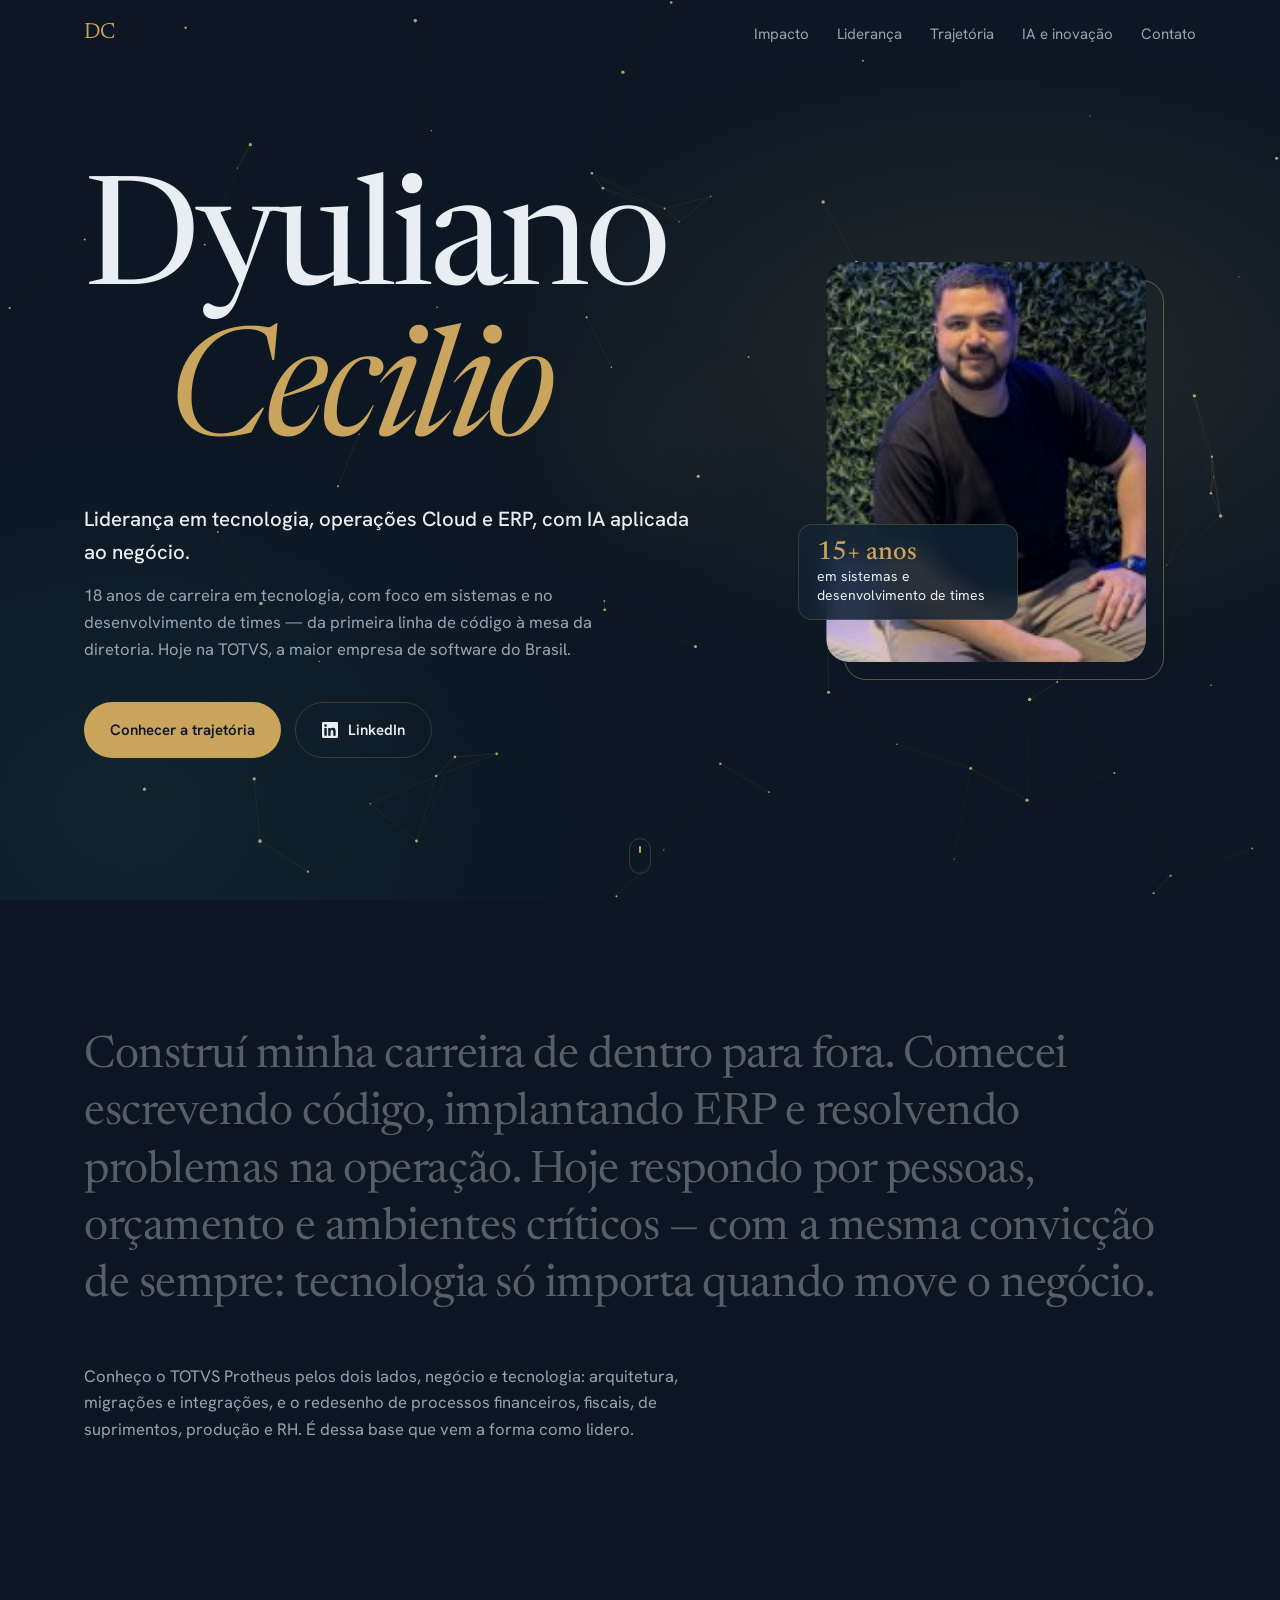
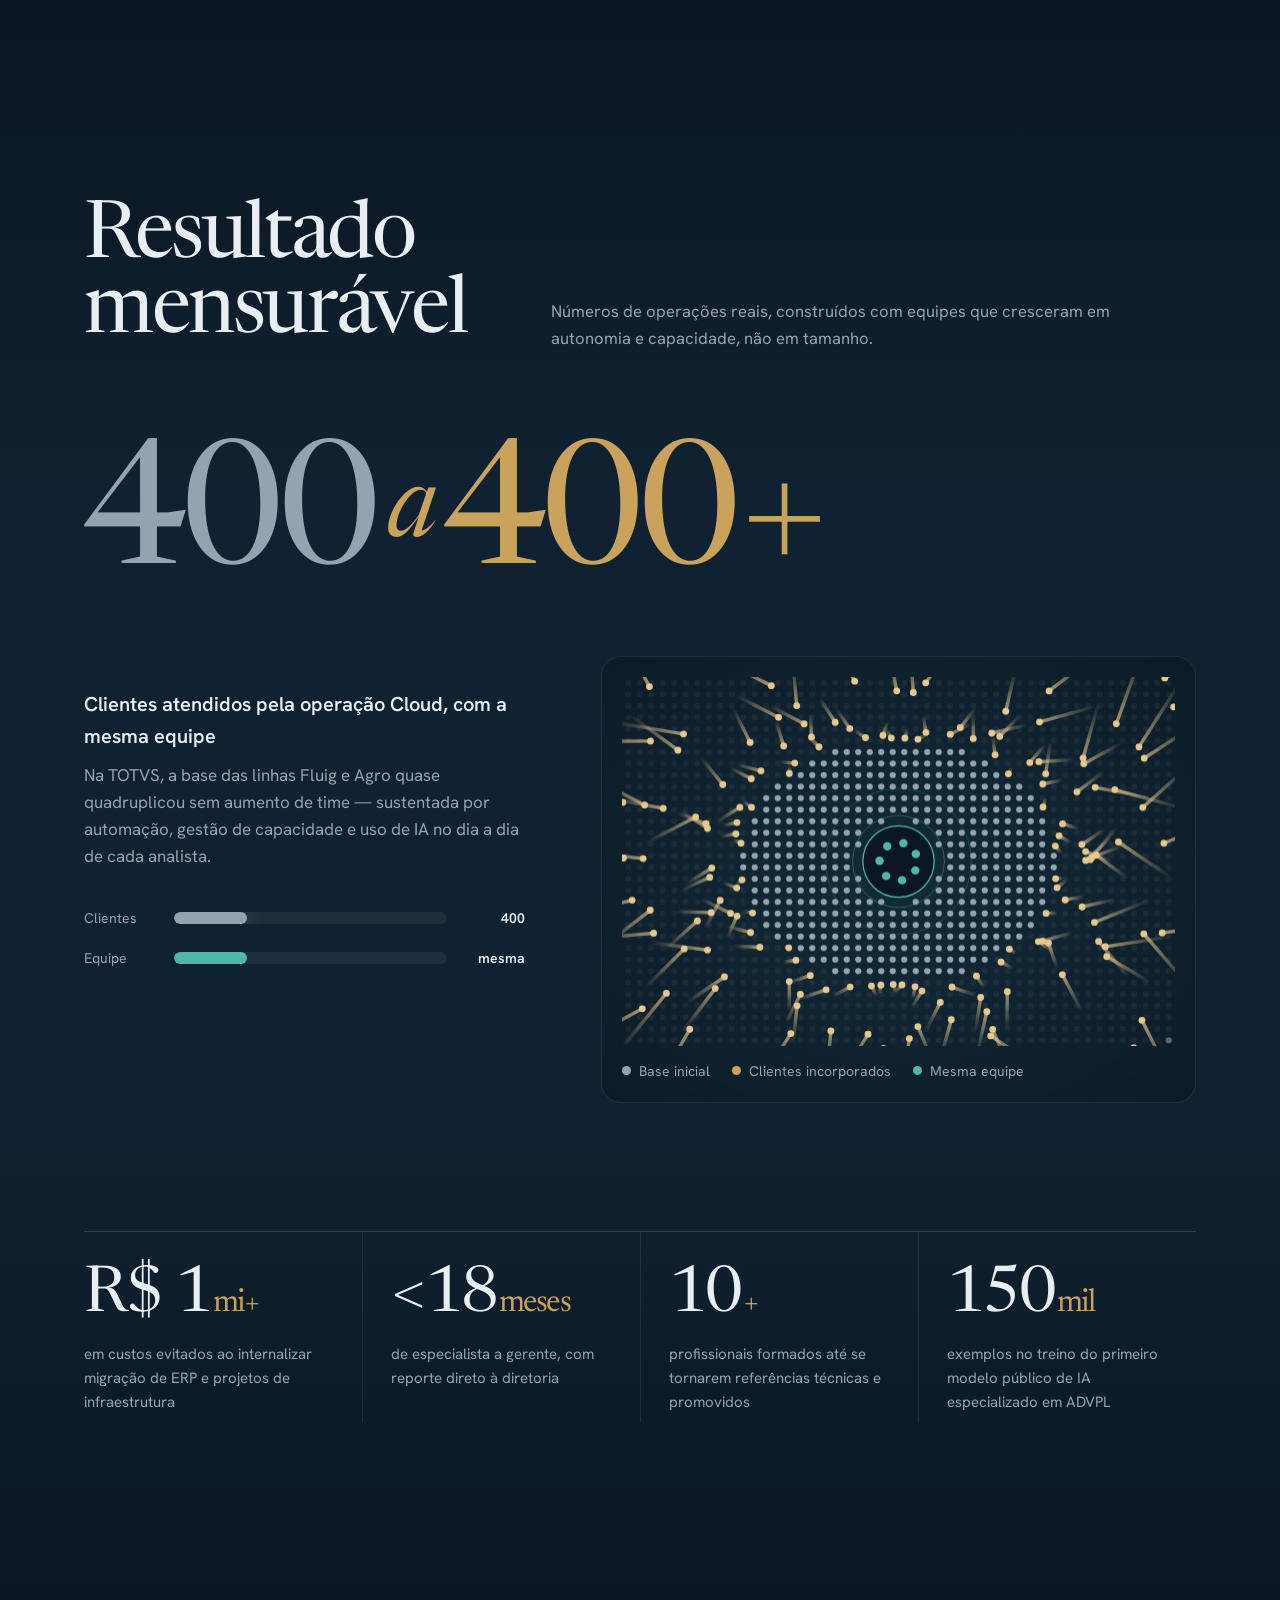
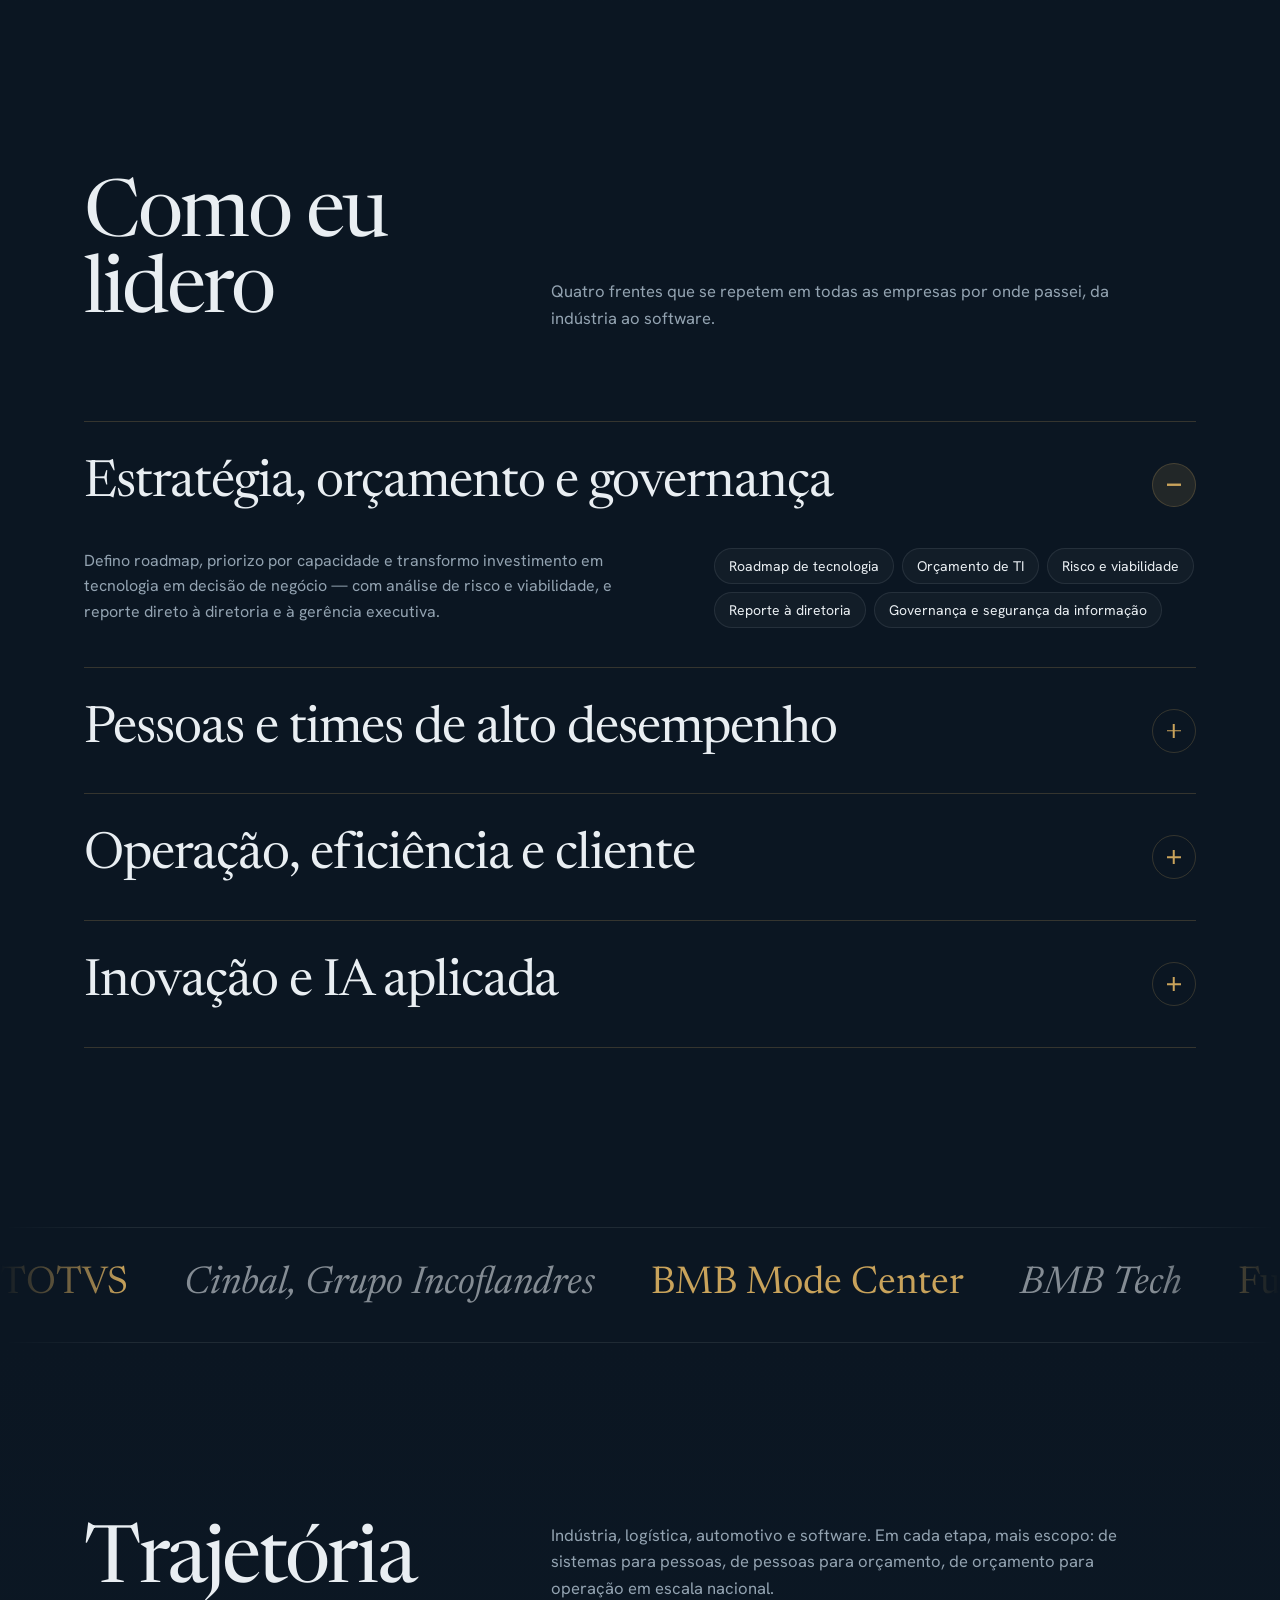
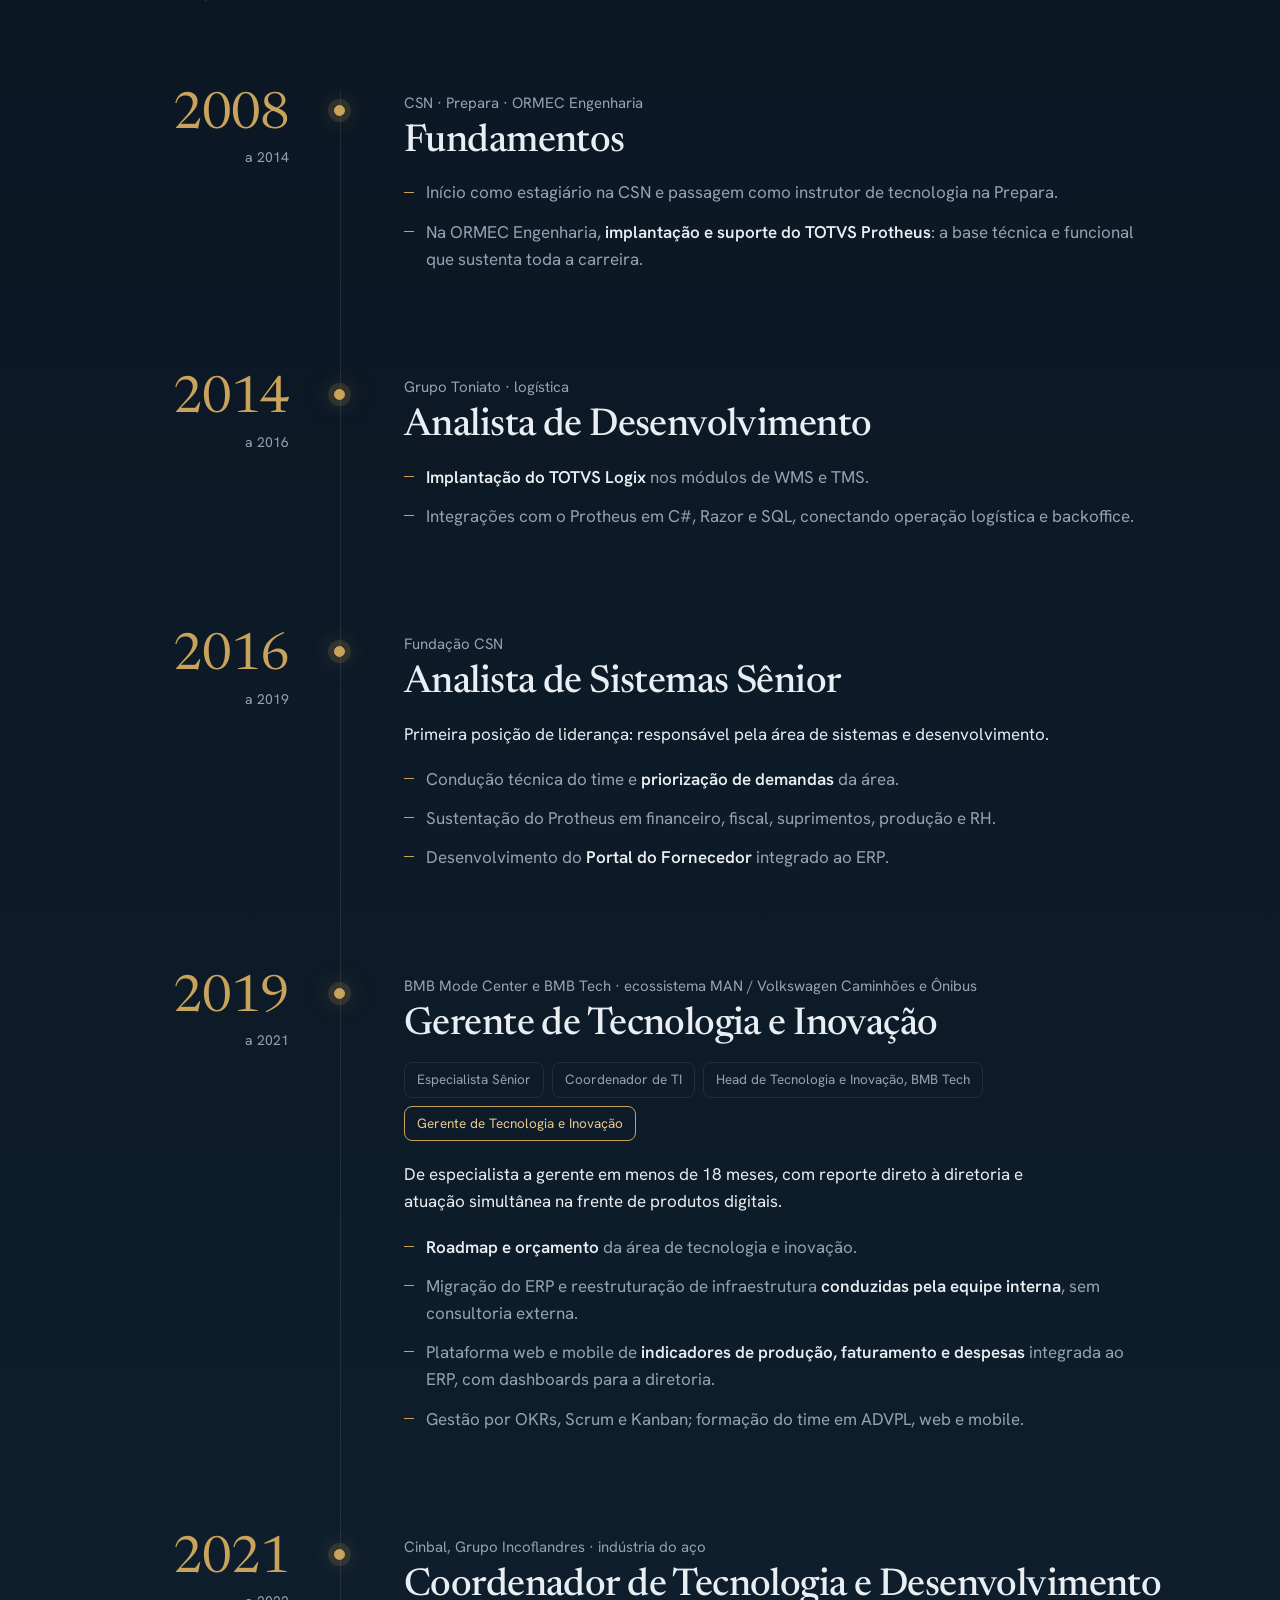
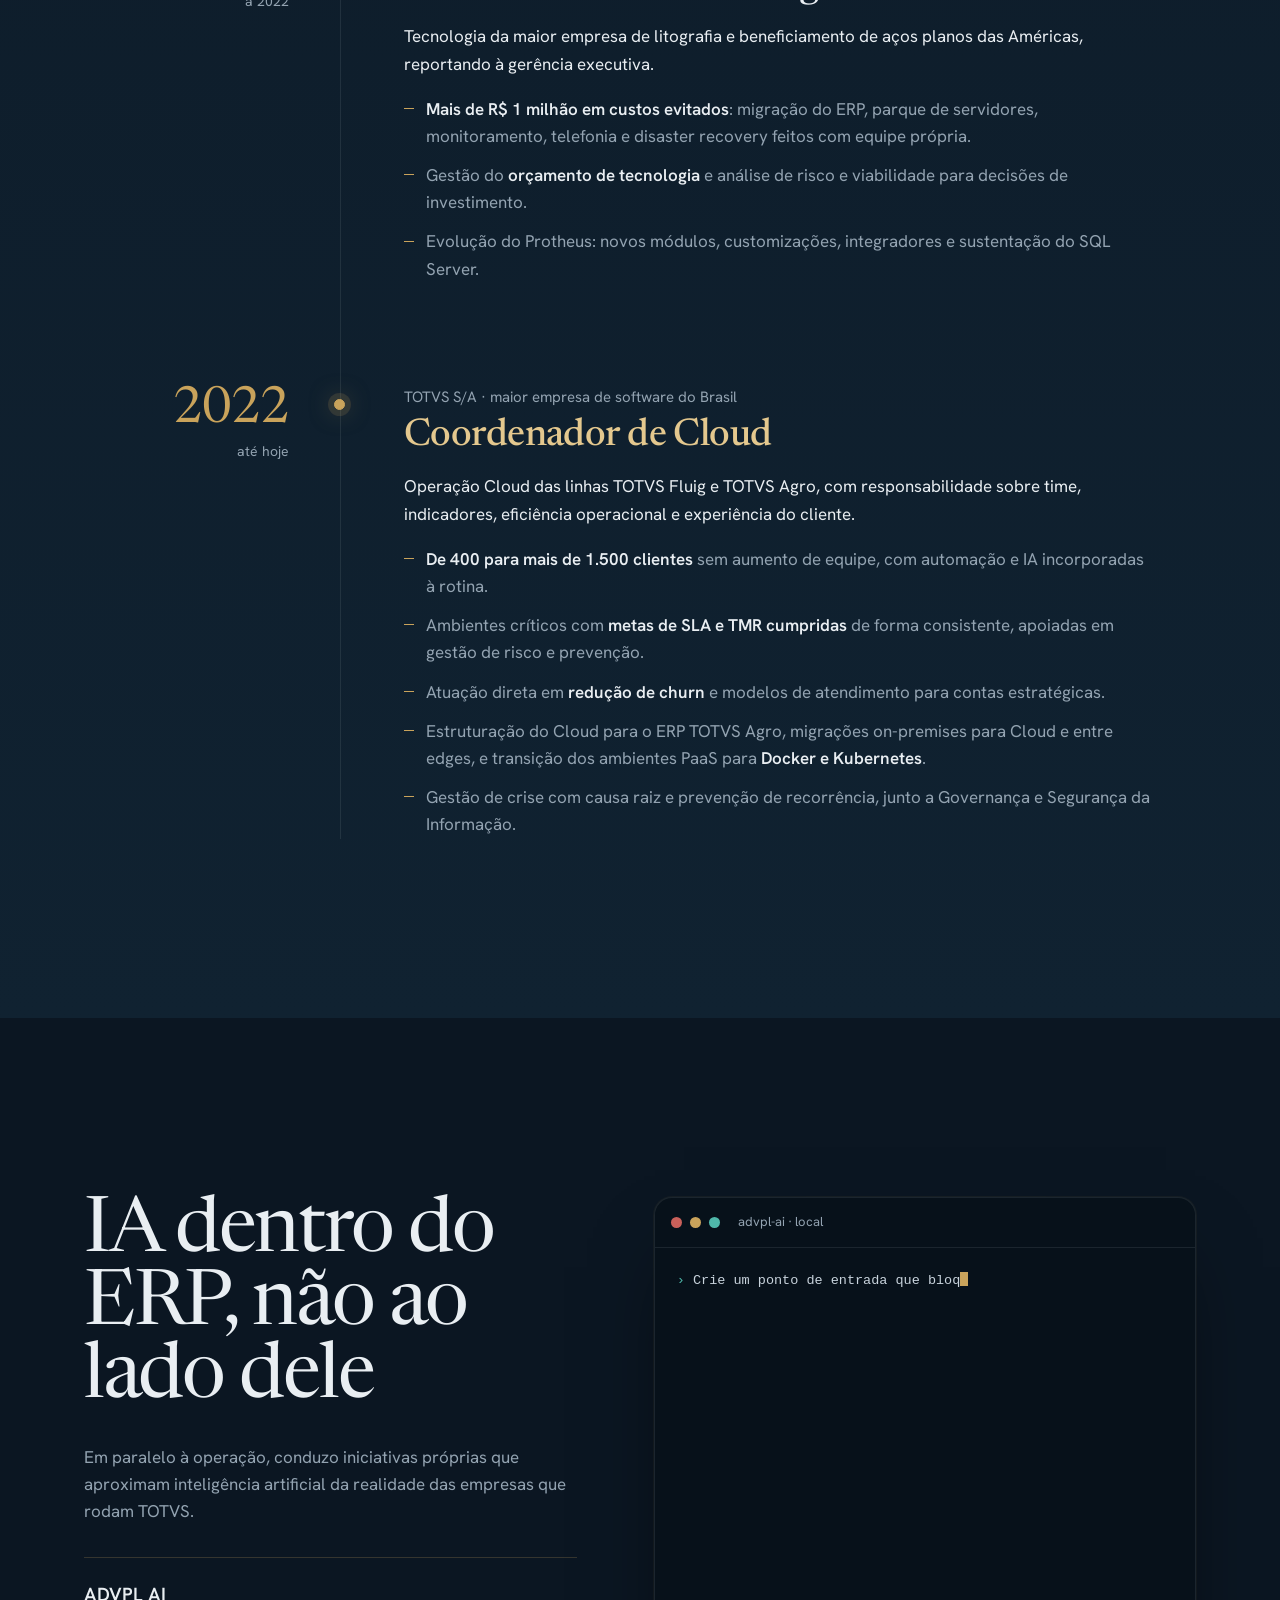
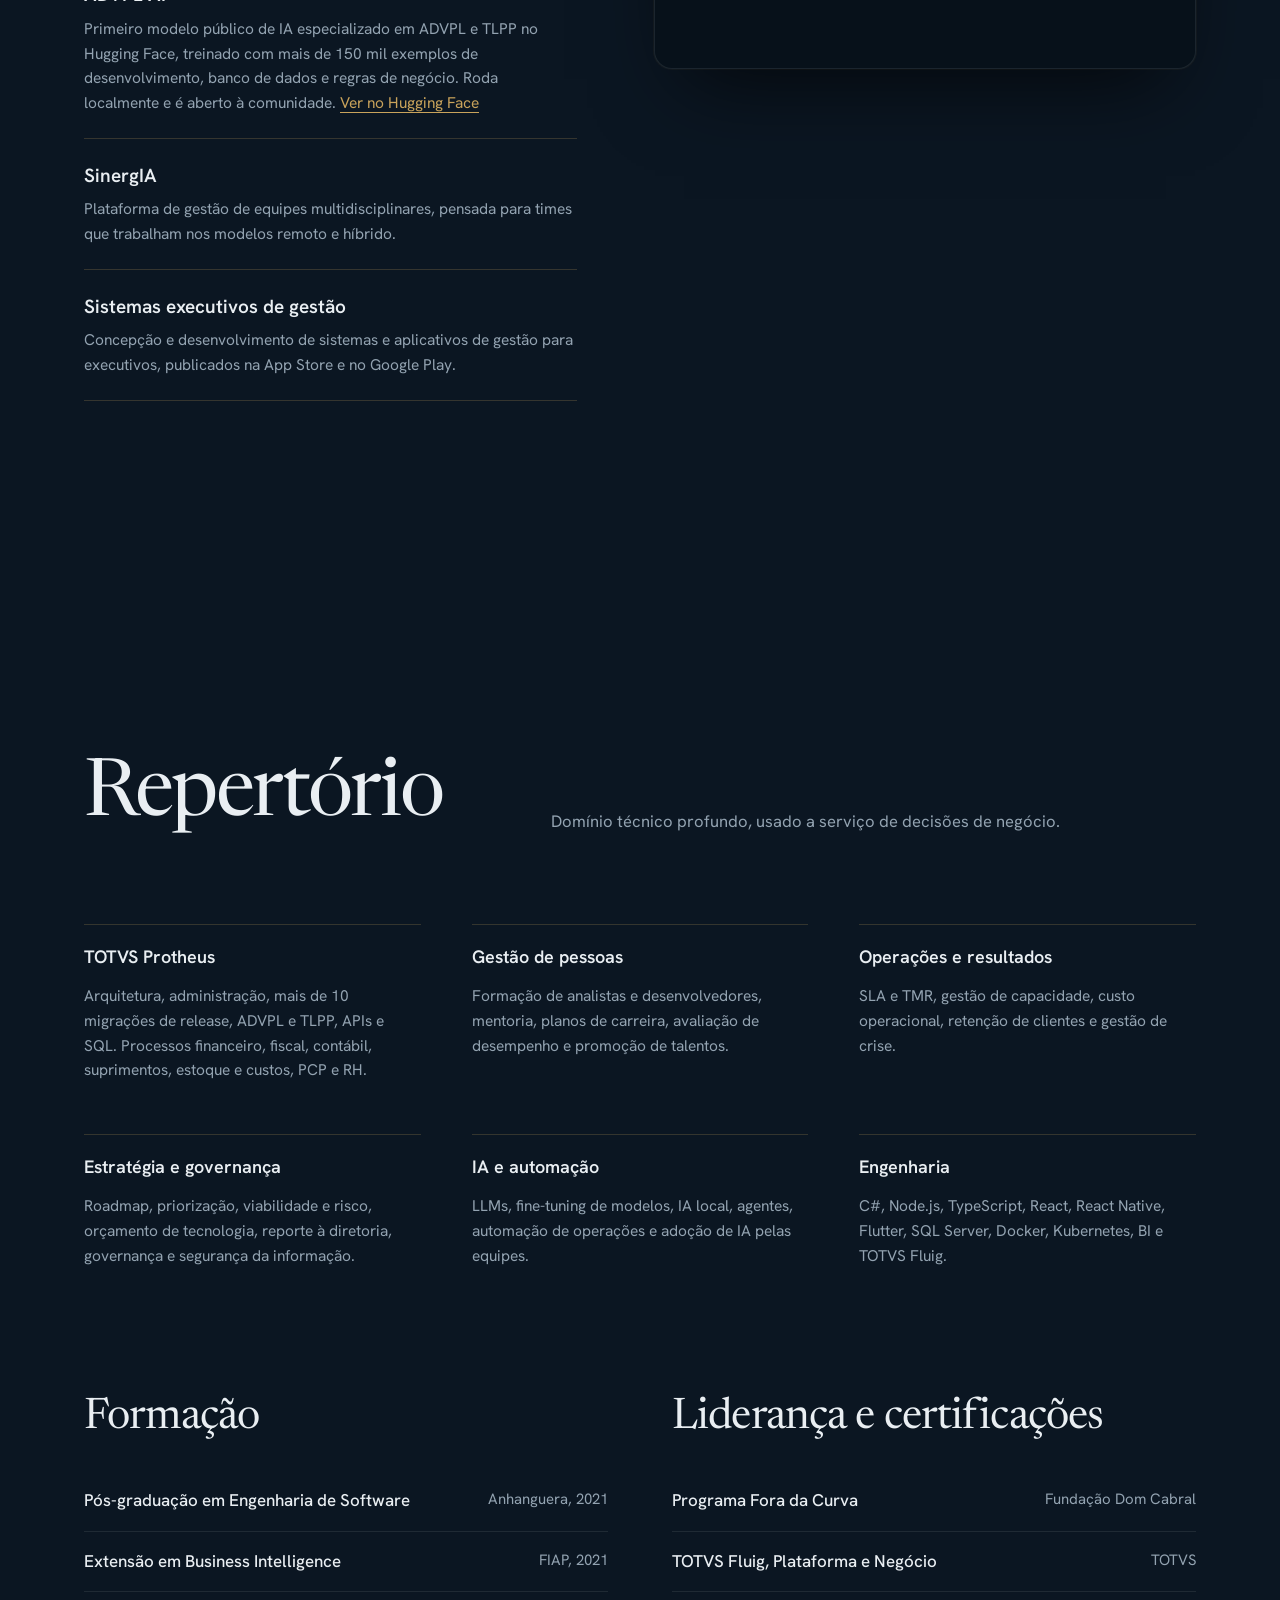
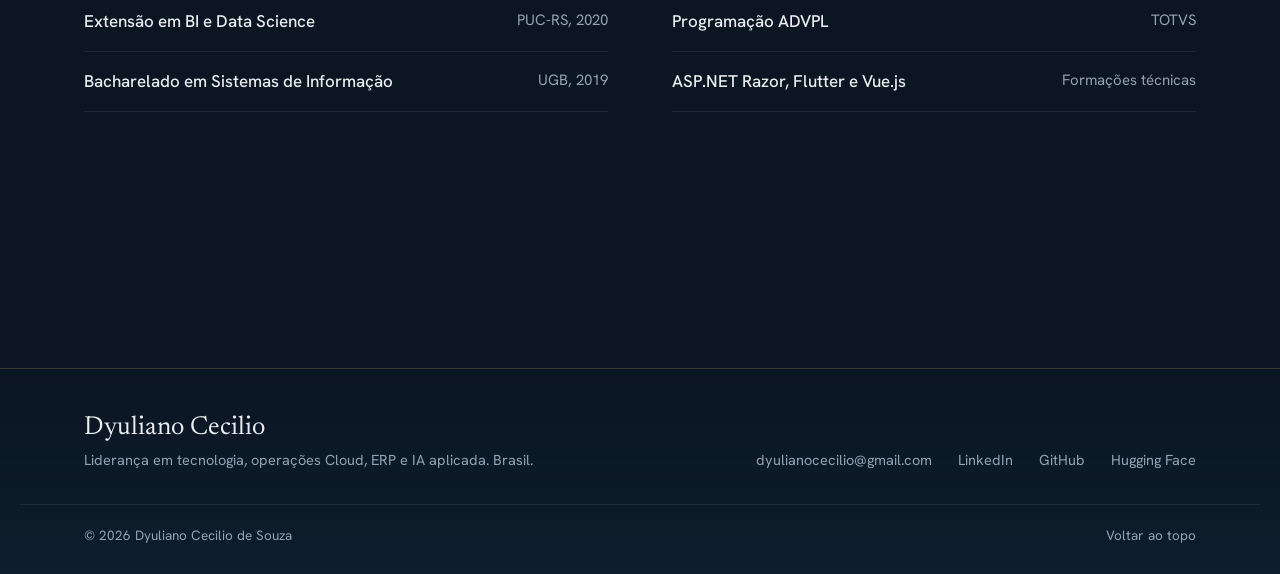
==== index.html @ f4a325b7 "Foto em moldura retangular com cantos arredondados e prévia de compartilhamento atualizada Co-Author" ====
<!doctype html>
<html lang="pt-BR">
<head>
<meta charset="utf-8">
<meta name="viewport" content="width=device-width, initial-scale=1">
<title>Dyuliano Cecilio</title>
<meta name="description" content="Dyuliano Cecilio — liderança em tecnologia, operações Cloud, ERP TOTVS Protheus e IA aplicada. 18 anos de carreira em tecnologia, com foco em sistemas e no desenvolvimento de times.">
<meta name="author" content="Dyuliano Cecilio de Souza">
<meta property="og:type" content="profile">
<meta property="og:title" content="Dyuliano Cecilio">
<meta property="og:description" content="18 anos de carreira em tecnologia: liderança de times, operações Cloud, ERP e IA aplicada. Da linha de código à mesa da diretoria.">
<meta property="og:locale" content="pt_BR">
<meta property="og:site_name" content="Dyuliano Cecilio">
<meta property="og:url" content="https://dyuliano.github.io/">
<meta property="og:image" content="https://dyuliano.github.io/assets/og.jpg">
<meta property="og:image:width" content="1200">
<meta property="og:image:height" content="630">
<meta property="og:image:alt" content="Dyuliano Cecilio, liderança em tecnologia, operações Cloud, ERP e IA aplicada">
<meta name="twitter:card" content="summary_large_image">
<link rel="canonical" href="https://dyuliano.github.io/">
<link rel="apple-touch-icon" href="assets/foto.jpg">
<meta name="theme-color" content="#0B1622">
<link rel="icon" href="data:image/svg+xml,%3Csvg xmlns='http://www.w3.org/2000/svg' viewBox='0 0 64 64'%3E%3Crect width='64' height='64' rx='14' fill='%230B1622'/%3E%3Ctext x='50%25' y='58%25' text-anchor='middle' dominant-baseline='middle' font-family='Georgia,serif' font-size='34' fill='%23C9A35B'%3EDC%3C/text%3E%3C/svg%3E">
<link rel="preconnect" href="https://fonts.googleapis.com">
<link rel="preconnect" href="https://fonts.gstatic.com" crossorigin>
<link href="https://fonts.googleapis.com/css2?family=Newsreader:ital,opsz,wght@0,6..72,300..700;1,6..72,300..600&family=Hanken+Grotesk:wght@300;400;500;600;700&display=swap" rel="stylesheet">
<script type="application/ld+json">
{"@context":"https://schema.org","@type":"Person","name":"Dyuliano Cecilio de Souza","jobTitle":"Coordenador de Cloud","worksFor":{"@type":"Organization","name":"TOTVS"},"address":{"@type":"PostalAddress","addressCountry":"BR"},"url":"https://dyuliano.github.io/","sameAs":["https://www.linkedin.com/in/dyuliano/","https://github.com/dyuliano","https://huggingface.co/dyulianocecilio"]}
</script>
<noscript><style>#intro{display:none}body.loading{overflow:auto}.reveal,.fade{opacity:1!important;transform:none!important}.hero h1 .ch{transform:none}.portrait .frame{clip-path:none!important}.portrait .ring{opacity:1;transform:translate(18px,18px)}.manifesto .w{color:var(--text)}</style></noscript>
<style>
:root{
  --ink:#0B1622;
  --deep:#102231;
  --surface:#15293A;
  --line:rgba(201,163,91,.22);
  --hair:rgba(233,238,242,.09);
  --text:#E9EEF2;
  --muted:#93A3B1;
  --brass:#C9A35B;
  --brass-hi:#E4C88E;
  --teal:#4FB8AA;
  --serif:"Newsreader", Georgia, "Times New Roman", serif;
  --sans:"Hanken Grotesk", system-ui, -apple-system, "Segoe UI", sans-serif;
  --gutter:clamp(16px,5vw,72px);
  --max:1240px;
  --ease:cubic-bezier(.22,1,.36,1);
}
*,*::before,*::after{box-sizing:border-box}
html{scroll-behavior:smooth;-webkit-text-size-adjust:100%}
body{margin:0;background:var(--ink);color:var(--text);font-family:var(--sans);font-size:17px;line-height:1.6;overflow-x:hidden;-webkit-font-smoothing:antialiased}
img{max-width:100%;display:block}
a{color:inherit}
::selection{background:var(--brass);color:var(--ink)}
:focus-visible{outline:2px solid var(--brass-hi);outline-offset:4px;border-radius:4px}
.wrap{max-width:var(--max);margin:0 auto;padding:0 var(--gutter)}
body.loading{overflow:hidden}

/* grain */
body::after{content:"";position:fixed;inset:0;pointer-events:none;z-index:90;opacity:.07;mix-blend-mode:overlay;
  background-image:url("data:image/svg+xml,%3Csvg xmlns='http://www.w3.org/2000/svg' width='160' height='160'%3E%3Cfilter id='n'%3E%3CfeTurbulence type='fractalNoise' baseFrequency='.9' numOctaves='3' stitchTiles='stitch'/%3E%3C/filter%3E%3Crect width='100%25' height='100%25' filter='url(%23n)'/%3E%3C/svg%3E")}

/* ---------- preloader ---------- */
#intro{position:fixed;inset:0;z-index:100;background:var(--ink);display:grid;place-items:center;transition:clip-path 1.1s var(--ease);clip-path:inset(0 0 0 0)}
#intro.done{clip-path:inset(0 0 100% 0)}
#intro .year{font-family:var(--serif);font-size:clamp(72px,16vw,200px);font-weight:400;letter-spacing:-.02em;color:var(--brass);font-variant-numeric:lining-nums tabular-nums}
#intro .cap{position:absolute;bottom:12vh;left:0;right:0;text-align:center;color:var(--muted);font-size:15px;letter-spacing:.02em}
#intro .bar{position:absolute;bottom:calc(12vh - 24px);left:50%;width:160px;height:1px;background:var(--hair);transform:translateX(-50%);overflow:hidden}
#intro .bar i{position:absolute;inset:0;background:var(--brass);transform-origin:left;transform:scaleX(0)}

/* ---------- nav ---------- */
.progress{position:fixed;top:0;left:0;height:2px;width:100%;background:linear-gradient(90deg,var(--brass),var(--brass-hi));transform-origin:left;transform:scaleX(0);z-index:60}
nav.top{position:fixed;top:0;left:0;right:0;z-index:50;transition:background .4s,backdrop-filter .4s,border-color .4s;border-bottom:1px solid transparent}
nav.top.solid{background:rgba(11,22,34,.72);backdrop-filter:blur(14px);-webkit-backdrop-filter:blur(14px);border-color:var(--hair)}
nav.top .wrap{display:flex;align-items:center;justify-content:space-between;height:68px}
.mono{font-family:var(--serif);font-size:22px;text-decoration:none;color:var(--brass);letter-spacing:.02em}
nav.top ul{display:flex;gap:28px;list-style:none;margin:0;padding:0}
nav.top ul a{text-decoration:none;font-size:15px;color:var(--muted);transition:color .3s;position:relative}
nav.top ul a::after{content:"";position:absolute;left:0;right:0;bottom:-6px;height:1px;background:var(--brass);transform:scaleX(0);transform-origin:right;transition:transform .5s var(--ease)}
nav.top ul a:hover,nav.top ul a.active{color:var(--text)}
nav.top ul a:hover::after,nav.top ul a.active::after{transform:scaleX(1);transform-origin:left}
.menu-btn{all:unset;display:none;cursor:pointer;width:44px;height:44px;border-radius:50%;border:1px solid var(--line);position:relative;z-index:2}
.menu-btn:focus-visible{outline:2px solid var(--brass-hi);outline-offset:4px}
.menu-btn i{position:absolute;left:13px;right:13px;height:1.5px;background:var(--brass);transition:transform .5s var(--ease),top .5s var(--ease)}
.menu-btn i:nth-child(1){top:18px}.menu-btn i:nth-child(2){top:25px}
nav.top.open .menu-btn i:nth-child(1){top:21.5px;transform:rotate(45deg)}
nav.top.open .menu-btn i:nth-child(2){top:21.5px;transform:rotate(-45deg)}
@media (max-width:860px){
  .menu-btn{display:block}
  nav.top ul{position:fixed;inset:0;flex-direction:column;justify-content:center;gap:6px;padding:0 var(--gutter);background:rgba(11,22,34,.97);backdrop-filter:blur(14px);-webkit-backdrop-filter:blur(14px);opacity:0;visibility:hidden;transition:opacity .45s var(--ease),visibility .45s}
  nav.top.open ul{opacity:1;visibility:visible}
  nav.top ul a{font-family:var(--serif);font-size:clamp(34px,9vw,52px);color:var(--text);display:block;padding:6px 0}
  nav.top ul a::after{display:none}
  nav.top ul li{transform:translateY(16px);opacity:0;transition:transform .6s var(--ease),opacity .6s}
  nav.top.open ul li{transform:none;opacity:1}
  nav.top.open ul li:nth-child(2){transition-delay:.05s}nav.top.open ul li:nth-child(3){transition-delay:.1s}nav.top.open ul li:nth-child(4){transition-delay:.15s}nav.top.open ul li:nth-child(5){transition-delay:.2s}
  .mono{position:relative;z-index:2}
}

/* ---------- hero ---------- */
.hero{position:relative;min-height:100svh;display:flex;align-items:center;overflow:hidden;isolation:isolate}
#net{position:absolute;inset:0;width:100%;height:100%;z-index:-1}
.hero::before{content:"";position:absolute;inset:0;z-index:-1;background:
  radial-gradient(60% 50% at 78% 40%,rgba(201,163,91,.13),transparent 70%),
  radial-gradient(50% 60% at 10% 90%,rgba(79,184,170,.08),transparent 70%)}
.hero .wrap{width:100%;display:grid;grid-template-columns:1.35fr .9fr;gap:clamp(24px,5vw,80px);align-items:center;padding-top:96px;padding-bottom:72px}
.hero-copy{min-width:0;container-type:inline-size}
.hero h1{font-family:var(--serif);font-weight:400;font-size:clamp(44px,9vw,150px);font-size:min(24cqi,164px);line-height:1;white-space:nowrap;letter-spacing:-.035em;margin:0 0 36px}
.hero h1 .ln{display:block;white-space:nowrap;overflow:hidden;padding:.06em 0 .14em;margin-bottom:-.2em}
.hero h1 .ch{display:inline-block;transform:translateY(105%);transition:transform 1.1s var(--ease)}
.hero h1 .ln:last-child{font-style:italic;color:var(--brass);padding-left:.55em}
.ready .hero h1 .ch{transform:none}
.hero .role{font-size:clamp(18px,1.6vw,21px);color:var(--text);max-width:30em;margin:0 0 14px;font-weight:500}
.hero .lede{color:var(--muted);max-width:34em;margin:0 0 40px;font-size:clamp(16px,1.3vw,18px)}
.fade{opacity:0;transform:translateY(18px);transition:opacity 1s var(--ease),transform 1s var(--ease)}
.ready .fade{opacity:1;transform:none}
.actions{display:flex;flex-wrap:wrap;gap:14px}
.btn{--x:0px;--y:0px;display:inline-flex;align-items:center;gap:10px;padding:15px 26px;border-radius:999px;text-decoration:none;font-weight:600;font-size:15px;transition:background .3s,color .3s,border-color .3s,transform .4s var(--ease);transform:translate(var(--x),var(--y));position:relative;overflow:hidden}
.btn.primary{background:var(--brass);color:var(--ink)}
.btn.primary:hover{background:var(--brass-hi)}
.btn.ghost{border:1px solid var(--line);color:var(--text)}
.btn.ghost:hover{border-color:var(--brass);background:rgba(201,163,91,.08)}
.btn svg{width:16px;height:16px}

.portrait{position:relative;justify-self:center;width:min(100%,320px);aspect-ratio:4/5}
.portrait .frame{position:absolute;inset:0;z-index:1;border-radius:22px;overflow:hidden;clip-path:inset(100% 0 0 0 round 22px);transition:clip-path 1.4s var(--ease) .35s;background:#000;box-shadow:0 40px 80px -30px rgba(0,0,0,.75)}
.ready .portrait .frame{clip-path:inset(0 0 0 0 round 22px)}
.portrait img{width:100%;height:100%;object-fit:cover;object-position:46% 30%;filter:saturate(.8) contrast(1.04);transform:scale(1.15);transition:transform 2.2s var(--ease) .35s}
.ready .portrait img{transform:scale(1.02)}
.portrait .ring{position:absolute;inset:0;border:1px solid rgba(201,163,91,.45);border-radius:22px;pointer-events:none;transform:translate(0,0);opacity:0;transition:transform 1.4s var(--ease) .9s,opacity 1s .9s}
.ready .portrait .ring{transform:translate(18px,18px);opacity:1}
.portrait .tag{position:absolute;z-index:2;left:-28px;bottom:42px;background:rgba(16,34,49,.85);backdrop-filter:blur(10px);-webkit-backdrop-filter:blur(10px);border:1px solid var(--line);border-radius:14px;padding:14px 18px;font-size:14px;line-height:1.35;max-width:220px}
.portrait .tag b{display:block;font-family:var(--serif);font-weight:500;font-size:26px;color:var(--brass);line-height:1.1}
.scroll-cue{position:absolute;bottom:26px;left:50%;transform:translateX(-50%);width:22px;height:36px;border:1px solid var(--line);border-radius:12px}
.scroll-cue::after{content:"";position:absolute;left:50%;top:7px;width:2px;height:7px;margin-left:-1px;background:var(--brass);border-radius:2px;animation:cue 2s var(--ease) infinite}
@keyframes cue{0%{opacity:0;transform:translateY(0)}30%{opacity:1}100%{opacity:0;transform:translateY(12px)}}

@media (max-width:860px){
  .hero{align-items:flex-start}
  .hero .wrap{grid-template-columns:1fr;padding-top:96px}
  .portrait{order:-1;width:min(62vw,260px);margin-bottom:36px;justify-self:start}
  .portrait .tag{left:auto;right:-20px;bottom:-22px;padding:10px 14px;font-size:13px}
  .ready .portrait .ring{transform:translate(12px,12px)}
  .portrait .tag b{font-size:21px}
  .hero h1 .ln:last-child{padding-left:.3em}
  .scroll-cue{display:none}
}

/* ---------- sections ---------- */
section{position:relative;padding:clamp(96px,14vw,180px) 0}
.sec-head{display:grid;grid-template-columns:minmax(0,1fr) minmax(0,1.6fr);gap:clamp(24px,5vw,80px);align-items:end;margin-bottom:clamp(48px,7vw,96px)}
.sec-head h2{font-family:var(--serif);font-weight:400;font-size:clamp(42px,6.2vw,92px);line-height:.95;letter-spacing:-.03em;margin:0}
.sec-head p{color:var(--muted);margin:0;max-width:36em;font-size:clamp(16px,1.3vw,18px)}
@media (max-width:860px){.sec-head{grid-template-columns:1fr}}
.reveal{opacity:0;transform:translateY(40px);transition:opacity 1.1s var(--ease),transform 1.1s var(--ease)}
.reveal.in{opacity:1;transform:none}

/* ---------- manifesto ---------- */
.manifesto{padding-top:clamp(80px,10vw,140px)}
.manifesto p{font-family:var(--serif);font-weight:400;font-size:clamp(26px,3.5vw,48px);line-height:1.28;letter-spacing:-.01em;margin:0;max-width:24em}
.manifesto .w{color:rgba(233,238,242,.34);transition:color .6s}
.manifesto .w.on{color:var(--text)}
.manifesto .sig{margin-top:48px;color:var(--muted);font-family:var(--sans);font-size:clamp(16px,1.3vw,18px);line-height:1.6;letter-spacing:0;max-width:40em}

/* ---------- impact ---------- */
.impact{background:linear-gradient(180deg,var(--ink),var(--deep) 30%,var(--deep) 70%,var(--ink))}
.scale{margin-bottom:clamp(72px,10vw,140px)}
.scale-num{container-type:inline-size;margin-bottom:clamp(28px,4vw,56px)}
.scale .num{font-family:var(--serif);font-size:clamp(56px,12vw,190px);font-size:min(15.5cqi,190px);line-height:.95;letter-spacing:-.035em;font-variant-numeric:lining-nums tabular-nums;white-space:nowrap}
.scale .num .from{color:var(--muted)}
.scale .num .arrow{display:inline-block;color:var(--brass);font-style:italic;margin:0 .14em;font-size:.55em;vertical-align:.28em}
.scale .num .to{color:var(--brass)}
.scale-grid{display:grid;grid-template-columns:minmax(0,1fr) minmax(0,1.35fr);gap:clamp(32px,6vw,96px);align-items:center}
.scale h3{font-family:var(--sans);font-weight:600;font-size:20px;margin:0 0 10px}
.scale p{color:var(--muted);margin:0;max-width:30em}
.bars{margin-top:36px;display:grid;gap:18px}
.bar-row{display:grid;grid-template-columns:76px minmax(0,1fr) 64px;align-items:center;gap:14px;font-size:14px;color:var(--muted)}
.bar-row .track{height:12px;border-radius:999px;background:rgba(233,238,242,.06);overflow:hidden}
.bar-row .track i{display:block;height:100%;border-radius:999px;width:26.7%}
.bar-row .clients{background:linear-gradient(90deg,#93A3B1 0 26.7%,var(--brass) 26.7%);background-size:var(--bs,374.5%) 100%;box-shadow:0 0 18px rgba(201,163,91,.35)}
.bar-row .team{background:var(--teal)}
.bar-row .bv{color:var(--text);font-weight:600;font-variant-numeric:tabular-nums;text-align:right}
.ratio{display:flex;align-items:baseline;gap:14px;margin-top:30px;opacity:0;transform:translateY(10px);transition:opacity .8s var(--ease),transform .8s var(--ease)}
.ratio.on{opacity:1;transform:none}
.ratio b{font-family:var(--serif);font-weight:400;font-size:clamp(40px,4.4vw,60px);line-height:1;color:var(--brass-hi)}
.ratio span{color:var(--muted);font-size:15px;max-width:16em}
.dots-box{position:relative;border:1px solid var(--hair);border-radius:20px;padding:20px;background:radial-gradient(70% 70% at 50% 50%,rgba(79,184,170,.06),rgba(11,22,34,.55))}
#dots{width:100%;aspect-ratio:3/2;display:block}
.legend{display:flex;flex-wrap:wrap;gap:8px 22px;margin-top:14px;font-size:14px;color:var(--muted)}
.legend span{display:inline-flex;align-items:center;gap:8px}
.legend i{width:9px;height:9px;border-radius:50%;display:inline-block}
@media (max-width:900px){.scale-grid{grid-template-columns:1fr}}

.figs{display:grid;grid-template-columns:repeat(4,minmax(0,1fr));border-top:1px solid var(--line)}
.fig{padding:32px 28px 8px 0;position:relative}
.fig + .fig{padding-left:28px;border-left:1px solid var(--hair)}
.fig .n{font-family:var(--serif);font-size:clamp(44px,5vw,72px);line-height:1;letter-spacing:-.03em;color:var(--text);font-variant-numeric:lining-nums tabular-nums}
.fig .n small{font-size:.5em;color:var(--brass);margin-left:2px}
.fig p{color:var(--muted);font-size:15px;margin:14px 0 0;max-width:18em}
@media (max-width:980px){.figs{grid-template-columns:1fr 1fr}.fig:nth-child(3){padding-left:0;border-left:0}.fig:nth-child(n+3){border-top:1px solid var(--hair)}}
@media (max-width:520px){.figs{grid-template-columns:1fr}.fig,.fig + .fig{padding-left:0;border-left:0}.fig + .fig{border-top:1px solid var(--hair)}}

/* ---------- pillars ---------- */
.pillars{border-top:1px solid var(--line)}
.pillar{border-bottom:1px solid var(--line)}
.pillar .ph{margin:0;font:inherit}
.pillar button{all:unset;box-sizing:border-box;cursor:pointer;width:100%;display:grid;grid-template-columns:minmax(0,1fr) auto;align-items:center;gap:24px;padding:clamp(22px,3vw,36px) 0}
.pillar button:focus-visible{outline:2px solid var(--brass-hi);outline-offset:4px}
.pillar .pt{display:block;font-family:var(--serif);font-weight:400;font-size:clamp(28px,4vw,56px);line-height:1.05;letter-spacing:-.02em;margin:0;transition:color .4s,transform .6s var(--ease)}
.pillar button:hover .pt{color:var(--brass);transform:translateX(12px)}
.pillar .plus{width:44px;height:44px;border-radius:50%;border:1px solid var(--line);position:relative;flex:none;transition:transform .6s var(--ease),background .3s}
.pillar .plus::before,.pillar .plus::after{content:"";position:absolute;left:50%;top:50%;width:14px;height:1.5px;background:var(--brass);transform:translate(-50%,-50%)}
.pillar .plus::after{transform:translate(-50%,-50%) rotate(90deg);transition:transform .6s var(--ease)}
.pillar.open .plus{background:rgba(201,163,91,.12);transform:rotate(180deg)}
.pillar.open .plus::after{transform:translate(-50%,-50%) rotate(0)}
.pillar .body{display:grid;grid-template-rows:0fr;transition:grid-template-rows .7s var(--ease)}
.pillar.open .body{grid-template-rows:1fr}
.pillar .body > div{overflow:hidden}
.pillar .inner{display:grid;grid-template-columns:minmax(0,1.2fr) minmax(0,1fr);gap:clamp(20px,4vw,64px);padding:0 0 clamp(28px,3vw,40px)}
.pillar .inner p{margin:0;color:var(--muted);font-size:clamp(16px,1.25vw,18px);max-width:34em}
.pillar ul{list-style:none;margin:0;padding:0;display:flex;flex-wrap:wrap;gap:8px;align-content:flex-start}
.pillar li{border:1px solid var(--hair);border-radius:999px;padding:6px 14px;font-size:14px;color:var(--text);background:rgba(233,238,242,.03)}
@media (max-width:760px){.pillar .inner{grid-template-columns:1fr}}

/* ---------- timeline ---------- */
.career{background:linear-gradient(180deg,var(--ink),var(--deep))}
.tl{position:relative;padding-left:clamp(0px,20vw,260px)}
.tl .rail{position:absolute;left:clamp(0px,20vw,260px);top:0;bottom:0;width:1px;background:var(--hair)}
.tl .rail i{position:absolute;inset:0;background:linear-gradient(var(--brass),var(--brass-hi));transform-origin:top;transform:scaleY(0)}
.stop{position:relative;padding:0 0 clamp(64px,8vw,110px) clamp(32px,5vw,72px)}
.stop:last-child{padding-bottom:0}
.stop::before{content:"";position:absolute;left:-6px;top:14px;width:11px;height:11px;border-radius:50%;background:var(--ink);border:1px solid var(--brass);transition:background .5s,box-shadow .5s}
.stop.in::before{background:var(--brass);box-shadow:0 0 0 6px rgba(201,163,91,.15),0 0 24px rgba(201,163,91,.6)}
.stop .yr{position:absolute;right:calc(100% + clamp(28px,4vw,56px));top:0;font-family:var(--serif);font-size:clamp(34px,4vw,58px);line-height:1;color:var(--brass);letter-spacing:-.02em;font-variant-numeric:lining-nums;white-space:nowrap;text-align:right}
.stop .yr small{display:block;font-family:var(--sans);font-size:14px;color:var(--muted);letter-spacing:0;margin-top:8px}
.stop .org{color:var(--muted);font-size:15px;margin:0 0 6px}
.stop h3{font-family:var(--serif);font-weight:500;font-size:clamp(26px,3vw,40px);line-height:1.1;letter-spacing:-.015em;margin:0 0 16px}
.stop .ctx{color:var(--text);margin:0 0 18px;max-width:40em}
.stop ul{margin:0;padding:0;list-style:none;display:grid;gap:12px;max-width:44em}
.stop li{position:relative;padding-left:22px;color:var(--muted)}
.stop li::before{content:"";position:absolute;left:0;top:.72em;width:10px;height:1px;background:var(--brass)}
.stop li b{color:var(--text);font-weight:600}
.ladder{display:flex;flex-wrap:wrap;gap:8px;margin:0 0 20px}
.ladder span{font-size:13.5px;padding:6px 12px;border-radius:8px;border:1px solid var(--hair);color:var(--muted);position:relative}
.ladder span.top{border-color:var(--brass);color:var(--brass-hi)}
.stop.now h3{color:var(--brass-hi)}
@media (max-width:760px){
  .tl{padding-left:0}
  .tl .rail{left:6px}
  .stop{padding-left:34px}
  .stop::before{left:0}
  .stop .yr{position:static;text-align:left;margin-bottom:14px;font-size:38px}
  .stop .yr small{display:inline;margin:0 0 0 10px}
}

/* ---------- AI ---------- */
.ai .grid{display:grid;grid-template-columns:minmax(0,1fr) minmax(0,1.1fr);gap:clamp(32px,6vw,96px);align-items:start}
.ai h2{font-family:var(--serif);font-weight:400;font-size:clamp(42px,6vw,88px);line-height:.95;letter-spacing:-.03em;margin:0 0 28px}
.ai .copy > p{color:var(--muted);margin:0 0 32px;max-width:32em}
.proj{border-top:1px solid var(--line);padding:22px 0}
.proj:last-child{border-bottom:1px solid var(--line)}
.proj h3{margin:0 0 6px;font-size:19px;font-weight:600}
.proj p{margin:0;color:var(--muted);font-size:15.5px}
.proj a{color:var(--brass);text-underline-offset:4px;text-decoration-thickness:1px}
.term{position:sticky;top:110px;border-radius:18px;border:1px solid var(--hair);background:#07111A;box-shadow:0 40px 80px -30px rgba(0,0,0,.7),0 0 0 1px rgba(201,163,91,.06);overflow:hidden;transform:perspective(1200px) rotateY(-6deg) rotateX(3deg);transition:transform 1s var(--ease)}
.term:hover{transform:perspective(1200px) rotateY(0) rotateX(0)}
.term .bar{display:flex;align-items:center;gap:8px;padding:14px 16px;border-bottom:1px solid var(--hair);font-size:13px;color:var(--muted)}
.term .bar i{width:11px;height:11px;border-radius:50%;background:#2A3B4A}
.term .bar i:nth-child(1){background:#C9605A}.term .bar i:nth-child(2){background:#C9A35B}.term .bar i:nth-child(3){background:#4FB8AA}
.term .bar span{margin-left:10px}
.term pre{margin:0;padding:22px 22px 26px;font-family:ui-monospace,"SF Mono",Menlo,Consolas,monospace;font-size:13.5px;line-height:1.65;color:#C8D3DC;white-space:pre-wrap;word-break:break-word;min-height:420px}
.term .p{color:var(--teal)}
.term .k{color:var(--brass-hi)}
.term .c{color:#5E7385}
.term .s{color:#9FD3A8}
.caret{display:inline-block;width:8px;height:1.1em;background:var(--brass);vertical-align:-.2em;animation:blink 1s steps(1) infinite}
@keyframes blink{50%{opacity:0}}
@media (max-width:900px){.ai .grid{grid-template-columns:1fr}.term{position:relative;top:0;transform:none}.term pre{min-height:360px;font-size:12.5px}}

/* ---------- marquee ---------- */
.marquee{border-top:1px solid var(--hair);border-bottom:1px solid var(--hair);padding:26px 0;overflow:hidden;white-space:nowrap;mask-image:linear-gradient(90deg,transparent,#000 10%,#000 90%,transparent);-webkit-mask-image:linear-gradient(90deg,transparent,#000 10%,#000 90%,transparent)}
.marquee .track{display:inline-flex;gap:56px;animation:slide 48s linear infinite;padding-right:56px}
.marquee span{font-family:var(--serif);font-size:clamp(26px,3vw,40px);color:rgba(233,238,242,.55);font-style:italic}
.marquee span:nth-child(odd){color:var(--brass);font-style:normal}
.marquee:hover .track{animation-play-state:paused}
@keyframes slide{to{transform:translateX(-50%)}}

/* ---------- skills ---------- */
.skills .cols{display:grid;grid-template-columns:repeat(3,minmax(0,1fr));gap:clamp(28px,4vw,56px) clamp(24px,4vw,64px)}
.skill h3{font-size:18px;font-weight:600;margin:0 0 12px;padding-top:18px;border-top:1px solid var(--line)}
.skill p{margin:0;color:var(--muted);font-size:15.5px}
@media (max-width:900px){.skills .cols{grid-template-columns:1fr 1fr}}
@media (max-width:560px){.skills .cols{grid-template-columns:1fr}}

.edu{display:grid;grid-template-columns:repeat(2,minmax(0,1fr));gap:0 clamp(24px,5vw,80px);margin-top:clamp(72px,9vw,120px)}
.edu h3{font-family:var(--serif);font-weight:400;font-size:clamp(30px,3.4vw,46px);letter-spacing:-.02em;margin:0 0 18px}
.edu dl{margin:0}
.edu .row{display:grid;grid-template-columns:minmax(0,1fr) auto;gap:16px;padding:16px 0;border-bottom:1px solid var(--hair)}
.edu dt{font-weight:500}
.edu dd{margin:0;color:var(--muted);font-size:15px;text-align:right}
.edu .row:hover dt{color:var(--brass-hi)}
@media (max-width:760px){.edu{grid-template-columns:1fr;gap:48px}}

/* ---------- contact ---------- */
.foot{border-top:1px solid var(--line);margin-top:clamp(40px,6vw,80px);color:var(--muted);font-size:14.5px;background:linear-gradient(180deg,transparent,rgba(16,34,49,.6))}
.foot-top{display:flex;justify-content:space-between;align-items:flex-end;flex-wrap:wrap;gap:24px 48px;padding-top:44px;padding-bottom:32px}
.foot-name{font-family:var(--serif);font-size:26px;color:var(--text);margin:0 0 4px;line-height:1.2}
.foot-role{margin:0;max-width:34em}
.foot-links{display:flex;flex-wrap:wrap;gap:10px 26px}
.foot a{text-decoration:none;color:var(--muted);transition:color .3s}
.foot-links a{position:relative}
.foot-links a::after{content:"";position:absolute;left:0;right:0;bottom:-4px;height:1px;background:var(--brass);transform:scaleX(0);transform-origin:right;transition:transform .5s var(--ease)}
.foot a:hover{color:var(--brass-hi)}
.foot-links a:hover::after{transform:scaleX(1);transform-origin:left}
.foot-base{display:flex;justify-content:space-between;flex-wrap:wrap;gap:12px;border-top:1px solid var(--hair);padding-top:20px;padding-bottom:28px;font-size:13.5px}

/* ---------- cursor ---------- */
#glow{position:fixed;left:0;top:0;width:320px;height:320px;margin:-160px 0 0 -160px;border-radius:50%;pointer-events:none;z-index:1;background:radial-gradient(circle,rgba(201,163,91,.028),transparent 65%);opacity:0;transition:opacity .6s}
@media (hover:hover) and (pointer:fine){body.ready #glow{opacity:1}}

@media print{
  :root{--ink:#fff;--deep:#fff;--text:#111;--muted:#444;--brass:#7a5a1e;--brass-hi:#7a5a1e;--line:#ccc;--hair:#ddd}
  body{background:#fff;font-size:11pt}
  body::after,#intro,#glow,.progress,nav.top,#net,.scroll-cue,.marquee,.term,.dots-box,.actions,.links,.plus,.hero::before{display:none!important}
  .reveal,.fade{opacity:1!important;transform:none!important}
  .hero h1 .ch{transform:none!important}
  .hero{min-height:0}.hero .wrap{padding:0 0 24px}
  .portrait{width:150px}.portrait .frame{clip-path:none!important}.portrait .ring,.portrait .tag{display:none}
  section{padding:28px 0}
  .manifesto .w{color:#111!important}
  .pillar .body{grid-template-rows:1fr!important}
  .impact,.career{background:#fff}
  .stop,.pillar,.fig,.skill{break-inside:avoid}
  .tl .rail i{transform:none!important}
  a{text-decoration:none}
}
@media (prefers-reduced-motion:reduce){
  *,*::before,*::after{animation:none!important;transition-duration:.01ms!important}
  html{scroll-behavior:auto}
  .reveal,.fade{opacity:1;transform:none}
  .hero h1 .ch{transform:none}
  .manifesto .w{color:var(--text)}
}
</style>
</head>
<body class="loading">

<div id="intro" aria-hidden="true">
  <div class="year" id="introYear">2008</div>
  <div class="bar"><i id="introBar"></i></div>
  <div class="cap">Dyuliano Cecilio</div>
</div>

<div class="progress" id="progress"></div>
<div id="glow" aria-hidden="true"></div>

<nav class="top" id="nav" aria-label="Seções">
  <div class="wrap">
    <a class="mono" href="#inicio" aria-label="Início">DC</a>
    <ul id="menu">
      <li><a href="#impacto">Impacto</a></li>
      <li><a href="#lideranca">Liderança</a></li>
      <li><a href="#trajetoria">Trajetória</a></li>
      <li><a href="#ia">IA e inovação</a></li>
      <li><a href="#contato">Contato</a></li>
    </ul>
    <button class="menu-btn" id="menuBtn" aria-label="Abrir menu" aria-expanded="false"><i></i><i></i></button>
  </div>
</nav>

<main>
<!-- HERO -->
<header class="hero" id="inicio">
  <canvas id="net" aria-hidden="true"></canvas>
  <div class="wrap">
    <div class="hero-copy">
      <h1 aria-label="Dyuliano Cecilio"><span class="ln" aria-hidden="true">Dyuliano</span><span class="ln" aria-hidden="true">Cecilio</span></h1>
      <p class="role fade" style="transition-delay:.9s">Liderança em tecnologia, operações Cloud e ERP, com IA aplicada ao negócio.</p>
      <p class="lede fade" style="transition-delay:1.05s">18 anos de carreira em tecnologia, com foco em sistemas e no desenvolvimento de times — da primeira linha de código à mesa da diretoria. Hoje na TOTVS, a maior empresa de software do Brasil.</p>
      <div class="actions fade" style="transition-delay:1.2s">
        <a class="btn primary magnet" href="#trajetoria">Conhecer a trajetória</a>
        <a class="btn ghost magnet" href="https://www.linkedin.com/in/dyuliano/" target="_blank" rel="noopener">
          <svg viewBox="0 0 24 24" fill="currentColor" aria-hidden="true"><path d="M20.45 20.45h-3.56v-5.57c0-1.33-.02-3.04-1.85-3.04-1.86 0-2.14 1.45-2.14 2.94v5.67H9.35V9h3.41v1.56h.05c.48-.9 1.64-1.85 3.37-1.85 3.6 0 4.27 2.37 4.27 5.46v6.28zM5.34 7.43a2.06 2.06 0 1 1 0-4.13 2.06 2.06 0 0 1 0 4.13zM7.12 20.45H3.56V9h3.56v11.45zM22.22 0H1.77C.79 0 0 .77 0 1.73v20.54C0 23.23.79 24 1.77 24h20.45c.98 0 1.78-.77 1.78-1.73V1.73C24 .77 23.2 0 22.22 0z"/></svg>
          LinkedIn
        </a>
      </div>
    </div>
    <figure class="portrait" style="margin:0">
      <div class="ring" aria-hidden="true"></div>
      <div class="frame"><img src="assets/foto.jpg" alt="Retrato de Dyuliano Cecilio" width="200" height="200"></div>
      <figcaption class="tag fade" style="transition-delay:1.5s"><b>15+ anos</b>em sistemas e desenvolvimento de times</figcaption>
    </figure>
  </div>
  <div class="scroll-cue" aria-hidden="true"></div>
</header>

<!-- MANIFESTO -->
<section class="manifesto" aria-label="Perfil">
  <div class="wrap">
    <p id="manifesto">Construí minha carreira de dentro para fora. Comecei escrevendo código, implantando ERP e resolvendo problemas na operação. Hoje respondo por pessoas, orçamento e ambientes críticos — com a mesma convicção de sempre: tecnologia só importa quando move o negócio.</p>
    <p class="sig reveal">Conheço o TOTVS Protheus pelos dois lados, negócio e tecnologia: arquitetura, migrações e integrações, e o redesenho de processos financeiros, fiscais, de suprimentos, produção e RH. É dessa base que vem a forma como lidero.</p>
  </div>
</section>

<!-- IMPACT -->
<section class="impact" id="impacto">
  <div class="wrap">
    <div class="sec-head reveal">
      <h2>Resultado mensurável</h2>
      <p>Números de operações reais, construídos com equipes que cresceram em autonomia e capacidade, não em tamanho.</p>
    </div>

    <div class="scale">
      <div class="scale-num reveal">
        <div class="num" aria-label="De 400 para mais de 1.500 clientes"><span class="from">400</span><span class="arrow">a</span><span class="to" id="scaleTo">400</span><span class="to">+</span></div>
      </div>
      <div class="scale-grid">
        <div class="reveal">
          <h3>Clientes atendidos pela operação Cloud, com a mesma equipe</h3>
          <p>Na TOTVS, a base das linhas Fluig e Agro quase quadruplicou sem aumento de time — sustentada por automação, gestão de capacidade e uso de IA no dia a dia de cada analista.</p>
          <div class="bars" aria-hidden="true">
            <div class="bar-row"><span>Clientes</span><div class="track"><i class="clients" id="barClients"></i></div><span class="bv" id="barClientsV">400</span></div>
            <div class="bar-row"><span>Equipe</span><div class="track"><i class="team"></i></div><span class="bv">mesma</span></div>
          </div>
          <div class="ratio" id="ratio"><b>3,75×</b><span>mais clientes atendidos por pessoa do time</span></div>
        </div>
        <div class="dots-box reveal">
          <canvas id="dots" role="img" aria-label="Cada ponto representa um cliente: 400 iniciais e mais de 1.100 incorporados, todos atendidos pela mesma equipe no centro"></canvas>
          <div class="legend"><span><i style="background:#93A3B1"></i>Base inicial</span><span><i style="background:#C9A35B"></i>Clientes incorporados</span><span><i style="background:#4FB8AA"></i>Mesma equipe</span></div>
        </div>
      </div>
    </div>

    <div class="figs">
      <div class="fig reveal"><div class="n"><span class="count" data-to="1" data-prefix="R$ ">0</span><small>mi+</small></div><p>em custos evitados ao internalizar migração de ERP e projetos de infraestrutura</p></div>
      <div class="fig reveal" style="transition-delay:.1s"><div class="n"><span class="count" data-to="18" data-prefix="&lt;">0</span><small>meses</small></div><p>de especialista a gerente, com reporte direto à diretoria</p></div>
      <div class="fig reveal" style="transition-delay:.2s"><div class="n"><span class="count" data-to="10">0</span><small>+</small></div><p>profissionais formados até se tornarem referências técnicas e promovidos</p></div>
      <div class="fig reveal" style="transition-delay:.3s"><div class="n"><span class="count" data-to="150">0</span><small>mil</small></div><p>exemplos no treino do primeiro modelo público de IA especializado em ADVPL</p></div>
    </div>
  </div>
</section>

<!-- PILLARS -->
<section id="lideranca">
  <div class="wrap">
    <div class="sec-head reveal">
      <h2>Como eu lidero</h2>
      <p>Quatro frentes que se repetem em todas as empresas por onde passei, da indústria ao software.</p>
    </div>
    <div class="pillars reveal">
      <div class="pillar open">
        <h3 class="ph"><button aria-expanded="true" aria-controls="p1"><span class="pt">Estratégia, orçamento e governança</span><span class="plus" aria-hidden="true"></span></button></h3>
        <div class="body" id="p1"><div><div class="inner">
          <p>Defino roadmap, priorizo por capacidade e transformo investimento em tecnologia em decisão de negócio — com análise de risco e viabilidade, e reporte direto à diretoria e à gerência executiva.</p>
          <ul><li>Roadmap de tecnologia</li><li>Orçamento de TI</li><li>Risco e viabilidade</li><li>Reporte à diretoria</li><li>Governança e segurança da informação</li></ul>
        </div></div></div>
      </div>
      <div class="pillar">
        <h3 class="ph"><button aria-expanded="false" aria-controls="p2"><span class="pt">Pessoas e times de alto desempenho</span><span class="plus" aria-hidden="true"></span></button></h3>
        <div class="body" id="p2"><div><div class="inner">
          <p>Minha principal marca. Formo analistas e desenvolvedores multidisciplinares, construo times autônomos e cuido de carreira de forma concreta: mais de dez profissionais desenvolvidos até virarem referência, com promoções de analista a especialista.</p>
          <ul><li>Mentoria</li><li>Planos de carreira</li><li>Avaliação de desempenho</li><li>OKRs</li><li>Scrum e Kanban</li><li>Times remotos e híbridos</li></ul>
        </div></div></div>
      </div>
      <div class="pillar">
        <h3 class="ph"><button aria-expanded="false" aria-controls="p3"><span class="pt">Operação, eficiência e cliente</span><span class="plus" aria-hidden="true"></span></button></h3>
        <div class="body" id="p3"><div><div class="inner">
          <p>Operações críticas com SLA e tempo médio de resolução sob controle, gestão de capacidade e custo, e atuação direta em retenção: análise de insatisfação, planos de reversão e atendimento dedicado para contas estratégicas.</p>
          <ul><li>SLA e TMR</li><li>Gestão de capacidade</li><li>Custo operacional</li><li>Redução de churn</li><li>Gestão de crise e causa raiz</li></ul>
        </div></div></div>
      </div>
      <div class="pillar">
        <h3 class="ph"><button aria-expanded="false" aria-controls="p4"><span class="pt">Inovação e IA aplicada</span><span class="plus" aria-hidden="true"></span></button></h3>
        <div class="body" id="p4"><div><div class="inner">
          <p>Levo IA para onde ela gera ganho real: na operação, na rotina das equipes e dentro do ERP. Do ajuste fino de modelos à adoção pelo time, com automação como alavanca de escala.</p>
          <ul><li>LLMs e fine-tuning</li><li>IA local</li><li>Agentes</li><li>Automação de operações</li><li>Adoção de IA pelas equipes</li></ul>
        </div></div></div>
      </div>
    </div>
  </div>
</section>

<div class="marquee" aria-hidden="true">
  <div class="track">
    <span>TOTVS</span><span>Cinbal, Grupo Incoflandres</span><span>BMB Mode Center</span><span>BMB Tech</span><span>Fundação CSN</span><span>Grupo Toniato</span><span>ORMEC Engenharia</span><span>CSN</span>
    <span>TOTVS</span><span>Cinbal, Grupo Incoflandres</span><span>BMB Mode Center</span><span>BMB Tech</span><span>Fundação CSN</span><span>Grupo Toniato</span><span>ORMEC Engenharia</span><span>CSN</span>
  </div>
</div>

<!-- CAREER -->
<section class="career" id="trajetoria">
  <div class="wrap">
    <div class="sec-head reveal">
      <h2>Trajetória</h2>
      <p>Indústria, logística, automotivo e software. Em cada etapa, mais escopo: de sistemas para pessoas, de pessoas para orçamento, de orçamento para operação em escala nacional.</p>
    </div>

    <div class="tl" id="tl">
      <div class="rail" aria-hidden="true"><i id="railFill"></i></div>

      <article class="stop">
        <div class="yr">2008<small>a 2014</small></div>
        <p class="org">CSN · Prepara · ORMEC Engenharia</p>
        <h3>Fundamentos</h3>
        <ul>
          <li>Início como estagiário na CSN e passagem como instrutor de tecnologia na Prepara.</li>
          <li>Na ORMEC Engenharia, <b>implantação e suporte do TOTVS Protheus</b>: a base técnica e funcional que sustenta toda a carreira.</li>
        </ul>
      </article>

      <article class="stop">
        <div class="yr">2014<small>a 2016</small></div>
        <p class="org">Grupo Toniato · logística</p>
        <h3>Analista de Desenvolvimento</h3>
        <ul>
          <li><b>Implantação do TOTVS Logix</b> nos módulos de WMS e TMS.</li>
          <li>Integrações com o Protheus em C#, Razor e SQL, conectando operação logística e backoffice.</li>
        </ul>
      </article>

      <article class="stop">
        <div class="yr">2016<small>a 2019</small></div>
        <p class="org">Fundação CSN</p>
        <h3>Analista de Sistemas Sênior</h3>
        <p class="ctx">Primeira posição de liderança: responsável pela área de sistemas e desenvolvimento.</p>
        <ul>
          <li>Condução técnica do time e <b>priorização de demandas</b> da área.</li>
          <li>Sustentação do Protheus em financeiro, fiscal, suprimentos, produção e RH.</li>
          <li>Desenvolvimento do <b>Portal do Fornecedor</b> integrado ao ERP.</li>
        </ul>
      </article>

      <article class="stop">
        <div class="yr">2019<small>a 2021</small></div>
        <p class="org">BMB Mode Center e BMB Tech · ecossistema MAN / Volkswagen Caminhões e Ônibus</p>
        <h3>Gerente de Tecnologia e Inovação</h3>
        <div class="ladder" aria-label="Progressão de cargos"><span>Especialista Sênior</span><span>Coordenador de TI</span><span>Head de Tecnologia e Inovação, BMB Tech</span><span class="top">Gerente de Tecnologia e Inovação</span></div>
        <p class="ctx">De especialista a gerente em menos de 18 meses, com reporte direto à diretoria e atuação simultânea na frente de produtos digitais.</p>
        <ul>
          <li><b>Roadmap e orçamento</b> da área de tecnologia e inovação.</li>
          <li>Migração do ERP e reestruturação de infraestrutura <b>conduzidas pela equipe interna</b>, sem consultoria externa.</li>
          <li>Plataforma web e mobile de <b>indicadores de produção, faturamento e despesas</b> integrada ao ERP, com dashboards para a diretoria.</li>
          <li>Gestão por OKRs, Scrum e Kanban; formação do time em ADVPL, web e mobile.</li>
        </ul>
      </article>

      <article class="stop">
        <div class="yr">2021<small>a 2022</small></div>
        <p class="org">Cinbal, Grupo Incoflandres · indústria do aço</p>
        <h3>Coordenador de Tecnologia e Desenvolvimento</h3>
        <p class="ctx">Tecnologia da maior empresa de litografia e beneficiamento de aços planos das Américas, reportando à gerência executiva.</p>
        <ul>
          <li><b>Mais de R$ 1 milhão em custos evitados</b>: migração do ERP, parque de servidores, monitoramento, telefonia e disaster recovery feitos com equipe própria.</li>
          <li>Gestão do <b>orçamento de tecnologia</b> e análise de risco e viabilidade para decisões de investimento.</li>
          <li>Evolução do Protheus: novos módulos, customizações, integradores e sustentação do SQL Server.</li>
        </ul>
      </article>

      <article class="stop now">
        <div class="yr">2022<small>até hoje</small></div>
        <p class="org">TOTVS S/A · maior empresa de software do Brasil</p>
        <h3>Coordenador de Cloud</h3>
        <p class="ctx">Operação Cloud das linhas TOTVS Fluig e TOTVS Agro, com responsabilidade sobre time, indicadores, eficiência operacional e experiência do cliente.</p>
        <ul>
          <li><b>De 400 para mais de 1.500 clientes</b> sem aumento de equipe, com automação e IA incorporadas à rotina.</li>
          <li>Ambientes críticos com <b>metas de SLA e TMR cumpridas</b> de forma consistente, apoiadas em gestão de risco e prevenção.</li>
          <li>Atuação direta em <b>redução de churn</b> e modelos de atendimento para contas estratégicas.</li>
          <li>Estruturação do Cloud para o ERP TOTVS Agro, migrações on-premises para Cloud e entre edges, e transição dos ambientes PaaS para <b>Docker e Kubernetes</b>.</li>
          <li>Gestão de crise com causa raiz e prevenção de recorrência, junto a Governança e Segurança da Informação.</li>
        </ul>
      </article>
    </div>
  </div>
</section>

<!-- AI -->
<section class="ai" id="ia">
  <div class="wrap grid">
    <div class="copy reveal">
      <h2>IA dentro do ERP, não ao lado dele</h2>
      <p>Em paralelo à operação, conduzo iniciativas próprias que aproximam inteligência artificial da realidade das empresas que rodam TOTVS.</p>
      <div class="proj">
        <h3>ADVPL AI</h3>
        <p>Primeiro modelo público de IA especializado em ADVPL e TLPP no Hugging Face, treinado com mais de 150 mil exemplos de desenvolvimento, banco de dados e regras de negócio. Roda localmente e é aberto à comunidade. <a href="https://huggingface.co/dyulianocecilio" target="_blank" rel="noopener">Ver no Hugging Face</a></p>
      </div>
      <div class="proj">
        <h3>SinergIA</h3>
        <p>Plataforma de gestão de equipes multidisciplinares, pensada para times que trabalham nos modelos remoto e híbrido.</p>
      </div>
      <div class="proj">
        <h3>Sistemas executivos de gestão</h3>
        <p>Concepção e desenvolvimento de sistemas e aplicativos de gestão para executivos, publicados na App Store e no Google Play.</p>
      </div>
    </div>
    <div class="term reveal" role="img" aria-label="Exemplo de uso do modelo ADVPL AI gerando um ponto de entrada em ADVPL">
      <div class="bar"><i></i><i></i><i></i><span>advpl-ai · local</span></div>
      <pre id="termOut" aria-hidden="true"></pre>
    </div>
  </div>
</section>

<!-- SKILLS -->
<section class="skills" id="competencias">
  <div class="wrap">
    <div class="sec-head reveal">
      <h2>Repertório</h2>
      <p>Domínio técnico profundo, usado a serviço de decisões de negócio.</p>
    </div>
    <div class="cols">
      <div class="skill reveal"><h3>TOTVS Protheus</h3><p>Arquitetura, administração, mais de 10 migrações de release, ADVPL e TLPP, APIs e SQL. Processos financeiro, fiscal, contábil, suprimentos, estoque e custos, PCP e RH.</p></div>
      <div class="skill reveal"><h3>Gestão de pessoas</h3><p>Formação de analistas e desenvolvedores, mentoria, planos de carreira, avaliação de desempenho e promoção de talentos.</p></div>
      <div class="skill reveal"><h3>Operações e resultados</h3><p>SLA e TMR, gestão de capacidade, custo operacional, retenção de clientes e gestão de crise.</p></div>
      <div class="skill reveal"><h3>Estratégia e governança</h3><p>Roadmap, priorização, viabilidade e risco, orçamento de tecnologia, reporte à diretoria, governança e segurança da informação.</p></div>
      <div class="skill reveal"><h3>IA e automação</h3><p>LLMs, fine-tuning de modelos, IA local, agentes, automação de operações e adoção de IA pelas equipes.</p></div>
      <div class="skill reveal"><h3>Engenharia</h3><p>C#, Node.js, TypeScript, React, React Native, Flutter, SQL Server, Docker, Kubernetes, BI e TOTVS Fluig.</p></div>
    </div>

    <div class="edu">
      <div class="reveal">
        <h3>Formação</h3>
        <dl>
          <div class="row"><dt>Pós-graduação em Engenharia de Software</dt><dd>Anhanguera, 2021</dd></div>
          <div class="row"><dt>Extensão em Business Intelligence</dt><dd>FIAP, 2021</dd></div>
          <div class="row"><dt>Extensão em BI e Data Science</dt><dd>PUC-RS, 2020</dd></div>
          <div class="row"><dt>Bacharelado em Sistemas de Informação</dt><dd>UGB, 2019</dd></div>
        </dl>
      </div>
      <div class="reveal">
        <h3>Liderança e certificações</h3>
        <dl>
          <div class="row"><dt>Programa Fora da Curva</dt><dd>Fundação Dom Cabral</dd></div>
          <div class="row"><dt>TOTVS Fluig, Plataforma e Negócio</dt><dd>TOTVS</dd></div>
          <div class="row"><dt>Programação ADVPL</dt><dd>TOTVS</dd></div>
          <div class="row"><dt>ASP.NET Razor, Flutter e Vue.js</dt><dd>Formações técnicas</dd></div>
        </dl>
      </div>
    </div>
  </div>
</section>

</main>

<footer class="foot" id="contato">
  <div class="wrap foot-top">
    <div>
      <p class="foot-name">Dyuliano Cecilio</p>
      <p class="foot-role">Liderança em tecnologia, operações Cloud, ERP e IA aplicada. Brasil.</p>
    </div>
    <nav class="foot-links" aria-label="Contato">
      <a href="mailto:dyulianocecilio@gmail.com">dyulianocecilio@gmail.com</a>
      <a href="https://www.linkedin.com/in/dyuliano/" target="_blank" rel="noopener">LinkedIn</a>
      <a href="https://github.com/dyuliano" target="_blank" rel="noopener">GitHub</a>
      <a href="https://huggingface.co/dyulianocecilio" target="_blank" rel="noopener">Hugging Face</a>
    </nav>
  </div>
  <div class="wrap foot-base"><span>© <span id="yr">2026</span> Dyuliano Cecilio de Souza</span><a href="#inicio">Voltar ao topo</a></div>
</footer>

<script>
(() => {
  const reduce = matchMedia('(prefers-reduced-motion: reduce)').matches;
  const $ = (s, r = document) => r.querySelector(s);
  const $$ = (s, r = document) => [...r.querySelectorAll(s)];
  const ease = t => 1 - Math.pow(1 - t, 3);

  /* split hero name into letters */
  $$('.hero h1 .ln').forEach((ln, li) => {
    const txt = ln.textContent; ln.textContent = '';
    [...txt].forEach((c, i) => {
      const s = document.createElement('span');
      s.className = 'ch'; s.textContent = c;
      s.style.transitionDelay = (0.15 + li * 0.18 + i * 0.045) + 's';
      ln.appendChild(s);
    });
  });

  /* intro: years 2008 -> current */
  const start = () => { document.body.classList.remove('loading'); document.body.classList.add('ready'); };
  const intro = $('#intro');
  let seen = false; try { seen = sessionStorage.getItem('introSeen') === '1'; sessionStorage.setItem('introSeen', '1'); } catch (e) {}
  if (reduce || seen) { intro.remove(); start(); }
  else {
    const y0 = 2008, y1 = new Date().getFullYear(), dur = 1500, t0 = performance.now();
    const yEl = $('#introYear'), bar = $('#introBar');
    const tick = now => {
      const p = Math.min(1, (now - t0) / dur), e = ease(p);
      yEl.textContent = Math.round(y0 + (y1 - y0) * e);
      bar.style.transform = `scaleX(${e})`;
      if (p < 1) requestAnimationFrame(tick);
      else setTimeout(() => { intro.classList.add('done'); start(); setTimeout(() => intro.remove(), 1200); }, 280);
    };
    requestAnimationFrame(tick);
    setTimeout(() => { if (!document.body.classList.contains('ready')) { intro.classList.add('done'); start(); setTimeout(() => intro.remove(), 1200); } }, 3200);
  }

  $('#yr').textContent = new Date().getFullYear();

  /* mobile menu */
  const navEl = $('#nav'), mb = $('#menuBtn');
  const setMenu = open => { navEl.classList.toggle('open', open); mb.setAttribute('aria-expanded', open); mb.setAttribute('aria-label', open ? 'Fechar menu' : 'Abrir menu'); document.body.style.overflow = open ? 'hidden' : ''; };
  mb.addEventListener('click', () => setMenu(!navEl.classList.contains('open')));
  $$('#menu a').forEach(a => a.addEventListener('click', () => setMenu(false)));
  addEventListener('keydown', e => { if (e.key === 'Escape') setMenu(false); });

  /* nav state + progress + timeline rail */
  const nav = $('#nav'), prog = $('#progress'), tl = $('#tl'), rail = $('#railFill');
  const links = $$('nav.top ul a'), secs = links.map(a => $(a.getAttribute('href')));
  const onScroll = () => {
    const h = document.documentElement, max = h.scrollHeight - innerHeight;
    prog.style.transform = `scaleX(${max > 0 ? scrollY / max : 0})`;
    nav.classList.toggle('solid', scrollY > 40);
    const r = tl.getBoundingClientRect();
    const p = Math.min(1, Math.max(0, (innerHeight * 0.6 - r.top) / r.height));
    rail.style.transform = `scaleY(${p})`;
    let cur = -1;
    secs.forEach((s, i) => { if (s && s.getBoundingClientRect().top < innerHeight * 0.4) cur = i; });
    if (max > 0 && scrollY >= max - 4) cur = secs.length - 1;
    links.forEach((a, i) => a.classList.toggle('active', i === cur));
    manifestoUpdate();
  };

  /* manifesto word reveal */
  const man = $('#manifesto');
    const words = man.textContent.trim().split(/\s+/);
  man.innerHTML = words.map(w => `<span class="w">${w}</span>`).join(' ');
  const wEls = $$('.w', man);
  function manifestoUpdate() {
    if (reduce) return;
    const r = man.getBoundingClientRect();
    const p = Math.min(1, Math.max(0, (innerHeight * 0.85 - r.top) / (r.height + innerHeight * 0.35)));
    const n = Math.round(p * wEls.length);
    wEls.forEach((w, i) => w.classList.toggle('on', i < n));
  }
  addEventListener('scroll', onScroll, { passive: true });
  addEventListener('resize', onScroll);
  onScroll();

  /* reveal on view */
  const io = new IntersectionObserver(es => es.forEach(e => {
    if (!e.isIntersecting) return;
    e.target.classList.add('in'); io.unobserve(e.target);
    $$('.count', e.target).forEach(countUp);
  }), { threshold: 0.18, rootMargin: '0px 0px -8% 0px' });
  $$('.reveal, .stop').forEach(el => io.observe(el));

  function countUp(el) {
    const to = +el.dataset.to, pre = el.dataset.prefix || '', fmt = n => pre + n.toLocaleString('pt-BR');
    if (reduce) { el.textContent = fmt(to); return; }
    const t0 = performance.now(), d = 1600;
    const step = now => { const p = Math.min(1, (now - t0) / d); el.textContent = fmt(Math.round(to * ease(p))); if (p < 1) requestAnimationFrame(step); };
    requestAnimationFrame(step);
  }

  /* pillars accordion */
  $$('.pillar button').forEach(b => b.addEventListener('click', () => {
    const p = b.closest('.pillar'), open = !p.classList.contains('open');
    p.classList.toggle('open', open); b.setAttribute('aria-expanded', open);
  }));

  /* magnetic buttons + cursor glow */
  if (matchMedia('(hover:hover) and (pointer:fine)').matches && !reduce) {
    $$('.magnet').forEach(b => {
      b.addEventListener('mousemove', e => {
        const r = b.getBoundingClientRect();
        b.style.setProperty('--x', ((e.clientX - r.left - r.width / 2) * 0.25) + 'px');
        b.style.setProperty('--y', ((e.clientY - r.top - r.height / 2) * 0.35) + 'px');
      });
      b.addEventListener('mouseleave', () => { b.style.setProperty('--x', '0px'); b.style.setProperty('--y', '0px'); });
    });
    const g = $('#glow'); let gx = innerWidth / 2, gy = innerHeight / 2, tx = gx, ty = gy;
    addEventListener('mousemove', e => { tx = e.clientX; ty = e.clientY; });
    (function loop() { gx += (tx - gx) * 0.12; gy += (ty - gy) * 0.12; g.style.transform = `translate(${gx}px,${gy}px)`; requestAnimationFrame(loop); })();
  }

  /* hero network */
  (() => {
    const c = $('#net'), x = c.getContext('2d'); let W, H, pts = [], dpr, visible = true, mx = -999, my = -999;
    const resize = () => {
      dpr = Math.min(devicePixelRatio || 1, 2); W = c.clientWidth; H = c.clientHeight;
      c.width = W * dpr; c.height = H * dpr; x.setTransform(dpr, 0, 0, dpr, 0, 0);
      const n = Math.round(Math.min(90, W * H / 16000));
      pts = Array.from({ length: n }, () => ({ x: Math.random() * W, y: Math.random() * H, vx: (Math.random() - .5) * .25, vy: (Math.random() - .5) * .25, r: Math.random() * 1.4 + .5 }));
    };
    resize(); addEventListener('resize', resize);
    c.parentElement.addEventListener('mousemove', e => { const r = c.getBoundingClientRect(); mx = e.clientX - r.left; my = e.clientY - r.top; });
    c.parentElement.addEventListener('mouseleave', () => { mx = my = -999; });
    new IntersectionObserver(([e]) => { visible = e.isIntersecting; }).observe(c);
    const L = 130;
    const draw = () => {
      if (visible) {
        x.clearRect(0, 0, W, H);
        for (const p of pts) {
          if (!reduce) { p.x += p.vx; p.y += p.vy; }
          if (p.x < 0 || p.x > W) p.vx *= -1; if (p.y < 0 || p.y > H) p.vy *= -1;
          const dm = Math.hypot(p.x - mx, p.y - my);
          if (dm < 160) { p.x += (p.x - mx) / dm * .6; p.y += (p.y - my) / dm * .6; }
        }
        for (let i = 0; i < pts.length; i++) for (let j = i + 1; j < pts.length; j++) {
          const a = pts[i], b = pts[j], d = Math.hypot(a.x - b.x, a.y - b.y);
          if (d < L) { x.strokeStyle = `rgba(201,163,91,${(1 - d / L) * .22})`; x.lineWidth = .7; x.beginPath(); x.moveTo(a.x, a.y); x.lineTo(b.x, b.y); x.stroke(); }
        }
        for (const p of pts) { x.fillStyle = 'rgba(228,200,142,.75)'; x.beginPath(); x.arc(p.x, p.y, p.r, 0, 7); x.fill(); }
        if (mx > 0) for (const p of pts) { const d = Math.hypot(p.x - mx, p.y - my); if (d < 200) { x.strokeStyle = `rgba(79,184,170,${(1 - d / 200) * .45})`; x.beginPath(); x.moveTo(p.x, p.y); x.lineTo(mx, my); x.stroke(); } }
      }
      requestAnimationFrame(draw);
    };
    draw();
  })();

  /* 400 -> 1500 dot field: clients fly in and connect to the same team */
  (() => {
    const c = $('#dots'), x = c.getContext('2d'), toEl = $('#scaleTo');
    const bar = $('#barClients'), barV = $('#barClientsV'), ratio = $('#ratio');
    const TOTAL = 1500, BASE = 400, T_BASE = 900, T_IN = 3600, FLY = 1100;
    let W, H, cell, r, cx, cy, dots = [], dpr, t0 = null, visible = false, raf = 0, done = reduce;
    const eo = t => 1 - Math.pow(1 - t, 3);
    const layout = () => {
      dpr = Math.min(devicePixelRatio || 1, 2); W = c.clientWidth; H = c.clientHeight;
      c.width = W * dpr; c.height = H * dpr; x.setTransform(dpr, 0, 0, dpr, 0, 0);
      const cols = Math.ceil(Math.sqrt(TOTAL * W / H)), rows = Math.ceil(TOTAL / cols);
      cell = Math.min(W / cols, H / rows); r = Math.max(1, cell * .27); cx = W / 2; cy = H / 2;
      const ox = (W - cols * cell) / 2, oy = (H - rows * cell) / 2, R = Math.hypot(W, H) * .62;
      const old = dots; dots = [];
      for (let i = 0; i < cols * rows && dots.length < TOTAL; i++) {
        const gx = ox + (i % cols + .5) * cell, gy = oy + (Math.floor(i / cols) + .5) * cell;
        if (Math.hypot(gx - cx, gy - cy) < cell * 3.6) continue;
        dots.push({ x: gx, y: gy, d: Math.hypot(gx - cx, (gy - cy) * 1.3) });
      }
      while (dots.length < TOTAL) dots.push({ ...dots[dots.length - 1] });
      dots.sort((a, b) => a.d - b.d);
      const maxD = dots[dots.length - 1].d;
      dots.forEach((d, i) => {
        d.i = i; d.nd = d.d / maxD;
        const ang = Math.atan2(d.y - cy, d.x - cx) + (Math.random() - .5) * 1.4;
        d.sx = cx + Math.cos(ang) * R; d.sy = cy + Math.sin(ang) * R;
        d.ts = i < BASE ? d.nd * T_BASE : T_BASE + 200 + Math.pow((i - BASE) / (TOTAL - BASE), .85) * T_IN;
        d.jit = Math.random() * 120;
      });
      if (!raf) draw(performance.now());
    };
    const draw = now => {
      raf = 0;
      const t = done ? 1e9 : (t0 === null ? -1 : now - t0);
      x.clearRect(0, 0, W, H);
      let arrived = 0;
      const wave = ((now / 4200) % 1) * 1.4 - .2;
      /* connection lines from the team to clients just arriving */
      x.lineWidth = .6;
      for (let k = BASE; k < TOTAL; k++) {
        const d = dots[k], at = t - (d.ts + FLY + d.jit);
        if (at > 0 && at < 520) { x.strokeStyle = `rgba(79,184,170,${.32 * (1 - at / 520)})`; x.beginPath(); x.moveTo(cx, cy); x.lineTo(d.x, d.y); x.stroke(); }
      }
      for (const d of dots) {
        const lt = t - d.ts;
        if (d.i < BASE) {
          if (lt < 0) { x.fillStyle = 'rgba(233,238,242,.05)'; x.beginPath(); x.arc(d.x, d.y, r, 0, 7); x.fill(); continue; }
          const k = Math.min(1, lt / 400); arrived++;
          x.fillStyle = `rgba(147,163,177,${.25 + .75 * k})`; x.beginPath(); x.arc(d.x, d.y, r * (1 + (1 - k) * .8), 0, 7); x.fill();
          continue;
        }
        const ft = lt - d.jit;
        if (ft < 0) { x.fillStyle = 'rgba(233,238,242,.05)'; x.beginPath(); x.arc(d.x, d.y, r, 0, 7); x.fill(); continue; }
        if (ft < FLY) {
          const p = eo(ft / FLY), q = eo(Math.max(0, ft / FLY - .14));
          const px = d.sx + (d.x - d.sx) * p, py = d.sy + (d.y - d.sy) * p;
          const qx = d.sx + (d.x - d.sx) * q, qy = d.sy + (d.y - d.sy) * q;
          x.fillStyle = 'rgba(233,238,242,.05)'; x.beginPath(); x.arc(d.x, d.y, r, 0, 7); x.fill();
          const g = x.createLinearGradient(qx, qy, px, py); g.addColorStop(0, 'rgba(228,200,142,0)'); g.addColorStop(1, 'rgba(228,200,142,.7)');
          x.strokeStyle = g; x.lineWidth = r * 1.1; x.lineCap = 'round'; x.beginPath(); x.moveTo(qx, qy); x.lineTo(px, py); x.stroke();
          x.fillStyle = '#E4C88E'; x.beginPath(); x.arc(px, py, r * 1.1, 0, 7); x.fill();
          continue;
        }
        arrived++;
        const af = ft - FLY, flash = af < 450 ? 1 - af / 450 : 0;
        const sh = done || t > T_BASE + T_IN + FLY + 600 ? Math.max(0, 1 - Math.abs(d.nd - wave) * 9) : 0;
        x.fillStyle = flash > 0 ? `rgba(244,226,186,${.6 + .4 * flash})` : `rgba(${201 + 40 * sh | 0},${163 + 50 * sh | 0},${91 + 80 * sh | 0},${.9})`;
        x.beginPath(); x.arc(d.x, d.y, r * (1 + flash * 1.2 + sh * .35), 0, 7); x.fill();
      }
      /* the team: same seven people at the core, pulsing as clients arrive */
      const R0 = cell * 3.1, spin = now / 9000;
      const busy = t > T_BASE && t < T_BASE + T_IN + FLY + 400;
      for (let k = 0; k < 3; k++) {
        const ph = ((now / 1400) + k / 3) % 1;
        if (!busy && !done) break;
        const a = (busy ? .45 : .14) * (1 - ph);
        x.strokeStyle = `rgba(79,184,170,${a})`; x.lineWidth = 1; x.beginPath(); x.arc(cx, cy, R0 + ph * cell * 7, 0, 7); x.stroke();
      }
      x.fillStyle = 'rgba(11,22,34,.92)'; x.beginPath(); x.arc(cx, cy, R0, 0, 7); x.fill();
      x.strokeStyle = '#4FB8AA'; x.lineWidth = 1.2; x.beginPath(); x.arc(cx, cy, R0, 0, 7); x.stroke();
      x.fillStyle = '#4FB8AA';
      for (let k = 0; k < 7; k++) { const a = k / 7 * Math.PI * 2 + spin; x.beginPath(); x.arc(cx + Math.cos(a) * cell * 1.65, cy + Math.sin(a) * cell * 1.65, r * 1.35, 0, 7); x.fill(); }
      const n = done ? TOTAL : arrived;
      toEl.textContent = n.toLocaleString('pt-BR'); barV.textContent = n.toLocaleString('pt-BR');
      const w = n / TOTAL * 100; bar.style.width = w + '%'; bar.style.setProperty('--bs', (100 / w * 100) + '%');
      if (n >= TOTAL) { ratio.classList.add('on'); if (!done && t > T_BASE + T_IN + FLY + 500) done = true; }
      if (visible && !reduce) raf = requestAnimationFrame(draw);
    };
    layout(); addEventListener('resize', layout);
    new IntersectionObserver(([e]) => {
      visible = e.isIntersecting;
      if (visible && t0 === null && !reduce) t0 = performance.now() + 250;
      if (visible && !raf) raf = requestAnimationFrame(draw);
    }, { threshold: .4 }).observe(c);
  })();

  /* terminal typing */
  (() => {
    const out = $('#termOut');
    const esc = s => s.replace(/&/g, '&amp;').replace(/</g, '&lt;');
    const script = [
      ['p', '› '], ['t', 'Crie um ponto de entrada que bloqueie o pedido de venda quando o cliente estiver com crédito vencido.\n\n'],
      ['c', '// Ponto de entrada MT410TOK: validação na gravação do pedido\n'],
      ['k', '#Include '], ['s', '"Protheus.ch"\n\n'],
      ['k', 'User Function '], ['t', 'MT410TOK()\n'],
      ['t', '    '], ['k', 'Local '], ['t', 'lRet    := .T.\n'],
      ['t', '    '], ['k', 'Local '], ['t', 'cCli    := M->C5_CLIENTE\n'],
      ['t', '    '], ['k', 'Local '], ['t', 'cLoja   := M->C5_LOJACLI\n\n'],
      ['t', '    SA1->(DbSetOrder(1))\n'],
      ['t', '    '], ['k', 'If '], ['t', 'SA1->(MsSeek(xFilial('], ['s', '"SA1"'], ['t', ') + cCli + cLoja))\n'],
      ['t', '        '], ['k', 'If '], ['t', '!Empty(SA1->A1_VENCLC) .And. SA1->A1_VENCLC < dDataBase\n'],
      ['t', '            Help(, , '], ['s', '"Crédito"'], ['t', ', , '], ['s', '"Limite de crédito vencido."'], ['t', ', 1, 0)\n'],
      ['t', '            lRet := .F.\n'],
      ['t', '        '], ['k', 'EndIf\n'],
      ['t', '    '], ['k', 'EndIf\n\n'],
      ['k', 'Return '], ['t', 'lRet\n']
    ];
    const full = () => script.map(([k, s]) => k === 't' ? esc(s) : `<span class="${k}">${esc(s)}</span>`).join('');
    if (reduce) { out.innerHTML = full(); return; }
    let started = false;
    const run = () => {
      let si = 0, ci = 0, html = '';
      const tick = () => {
        if (si >= script.length) { out.innerHTML = html + '<span class="caret"></span>'; setTimeout(() => { started = false; check(); }, 6000); return; }
        const [k, s] = script[si];
        const prompt = si < 2;
        const step = prompt ? 1 : 3;
        const chunk = s.slice(ci, ci + step); ci += step;
        const part = k === 't' ? esc(chunk) : `<span class="${k}">${esc(chunk)}</span>`;
        html += part;
        out.innerHTML = html + '<span class="caret"></span>';
        if (ci >= s.length) { si++; ci = 0; }
        setTimeout(tick, prompt ? 22 : (si === 2 && ci === 0 ? 700 : 14));
      };
      tick();
    };
    let inView = false;
    const check = () => { if (inView && !started) { started = true; run(); } };
    new IntersectionObserver(([e]) => { inView = e.isIntersecting; check(); }, { threshold: .35 }).observe(out);
  })();
})();
</script>
</body>
</html>
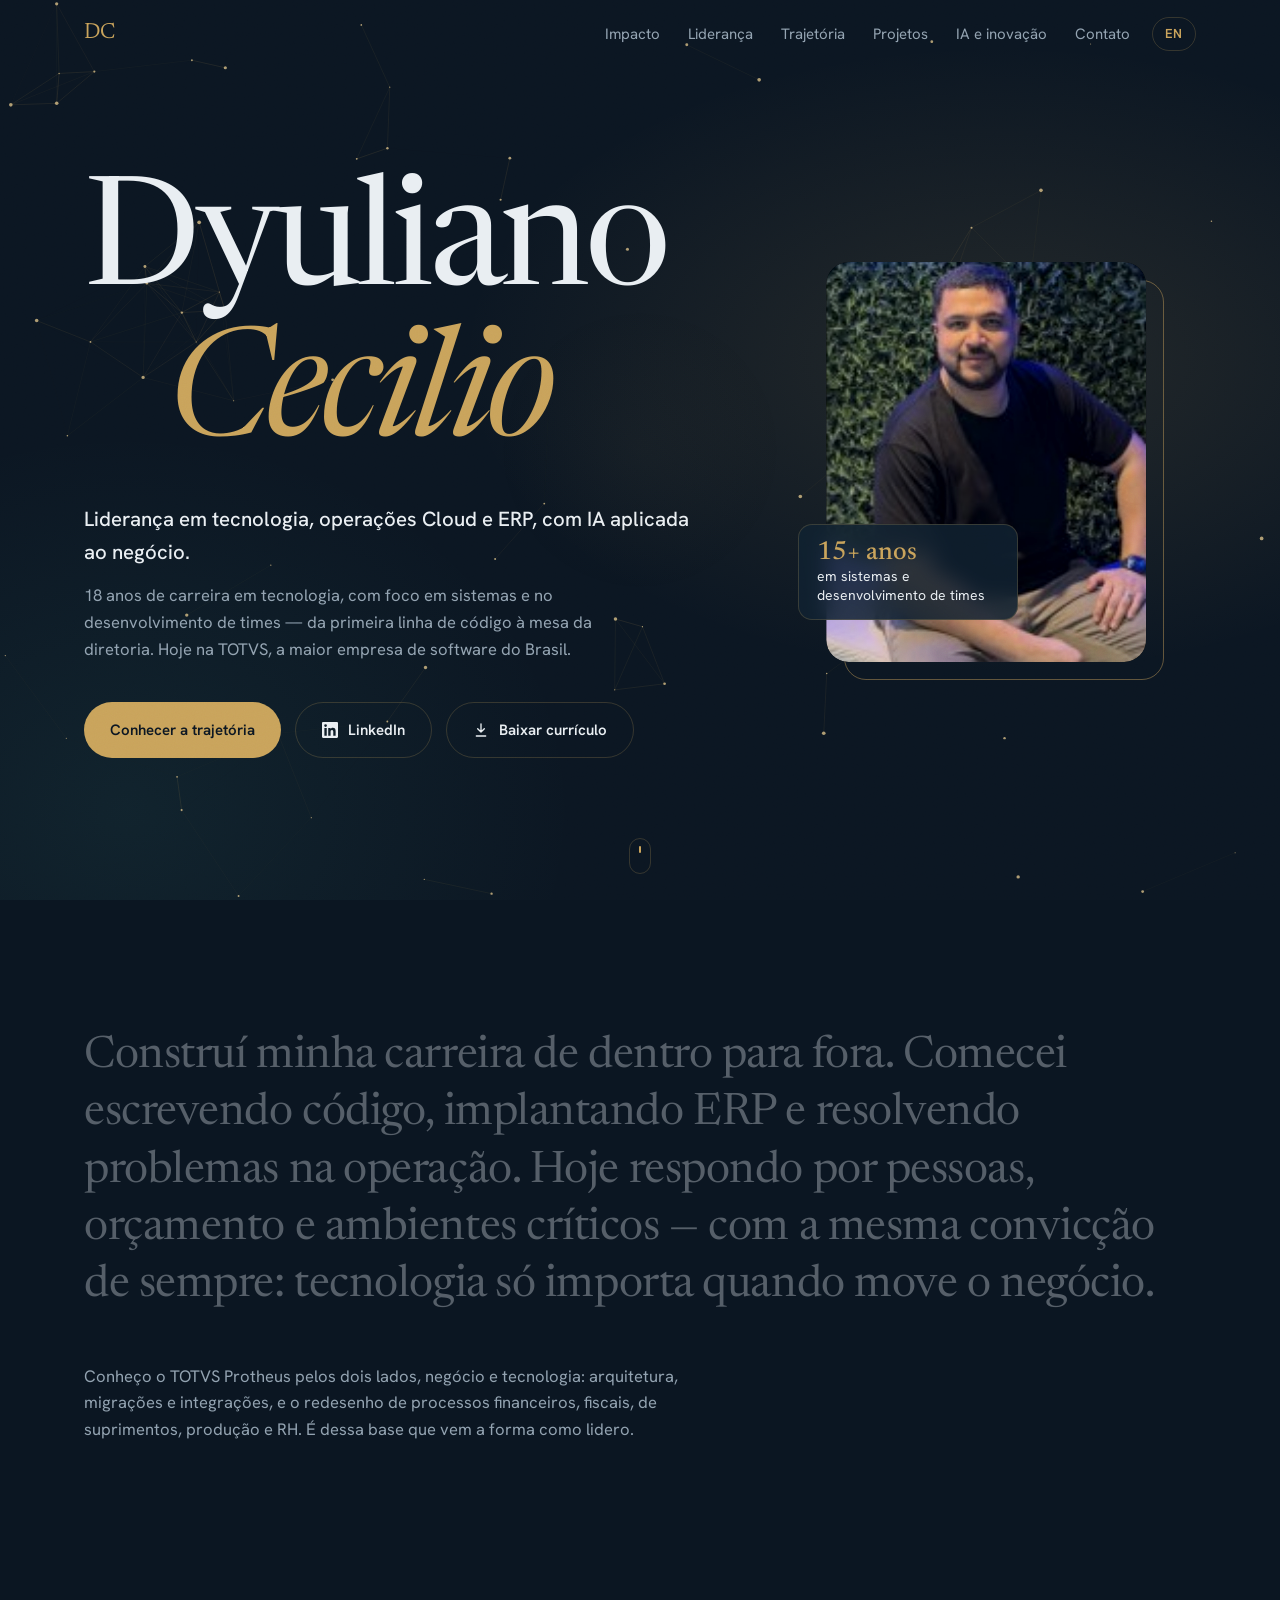
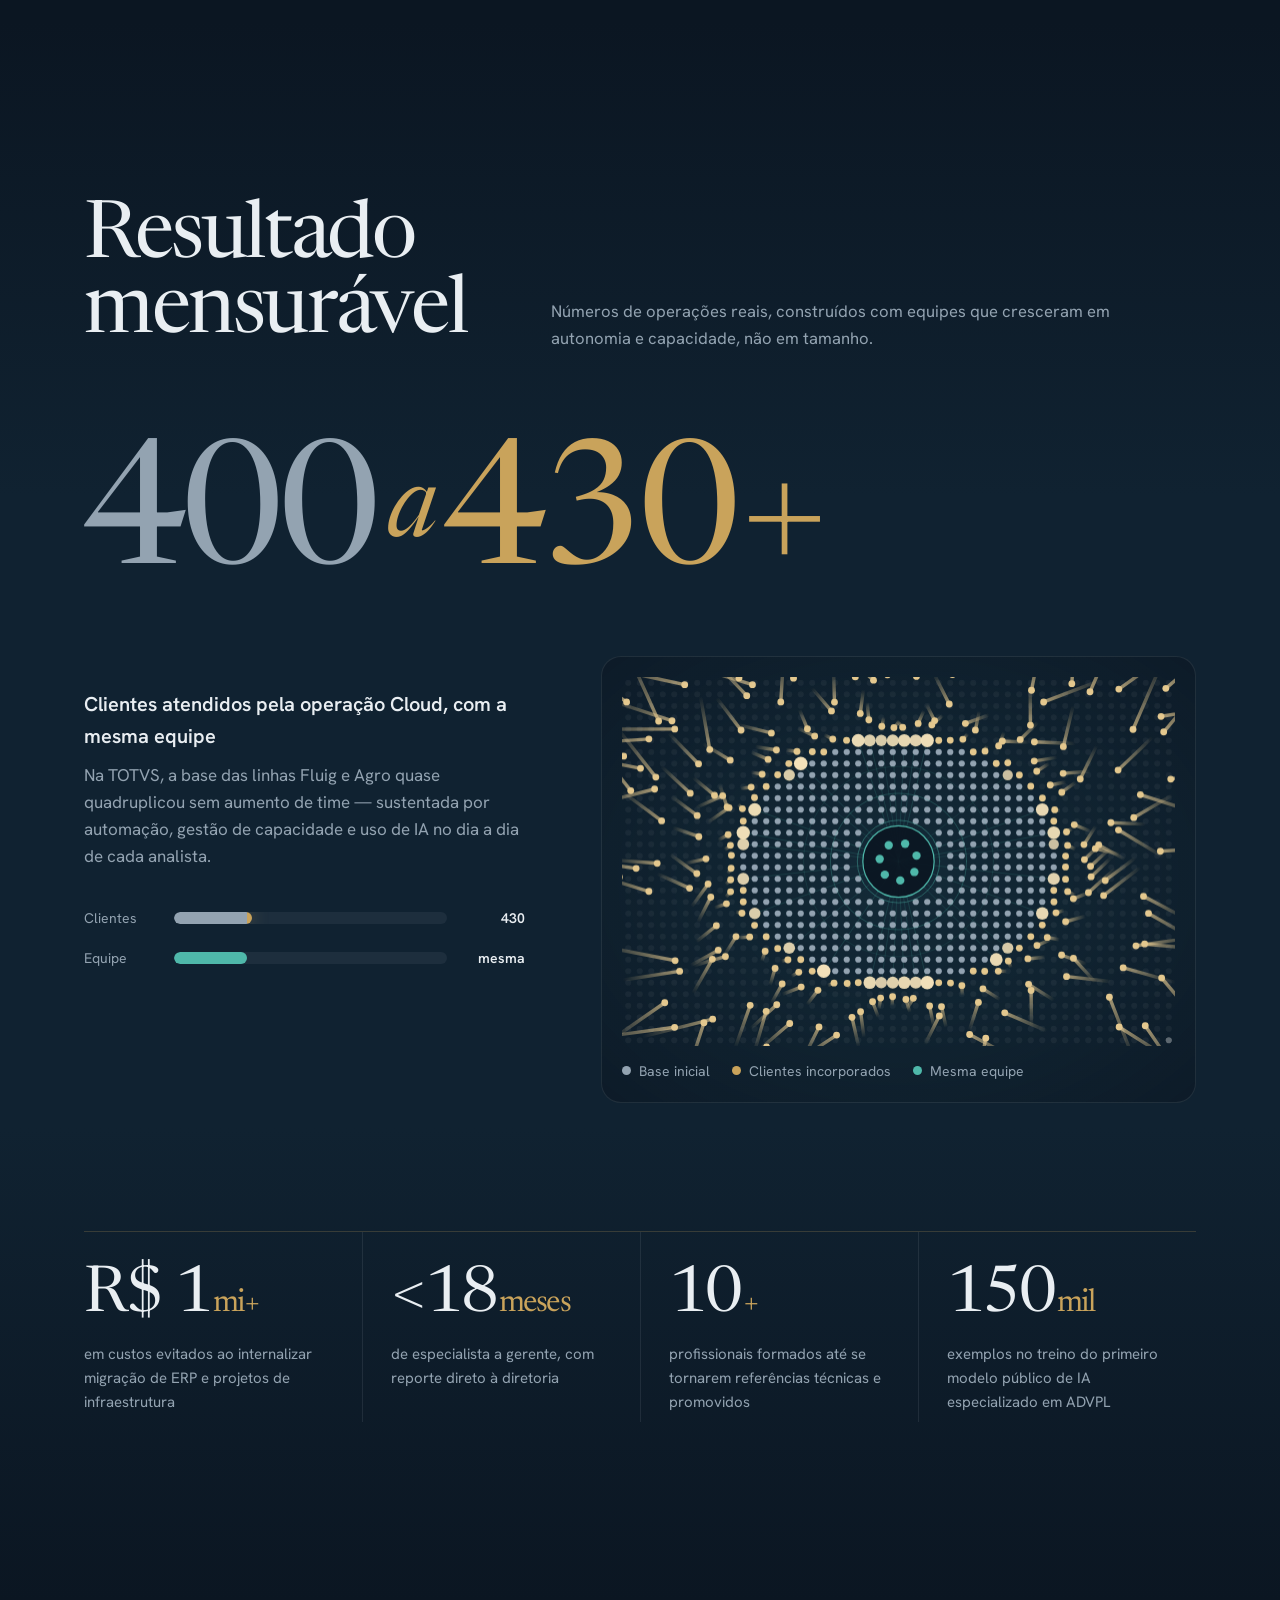
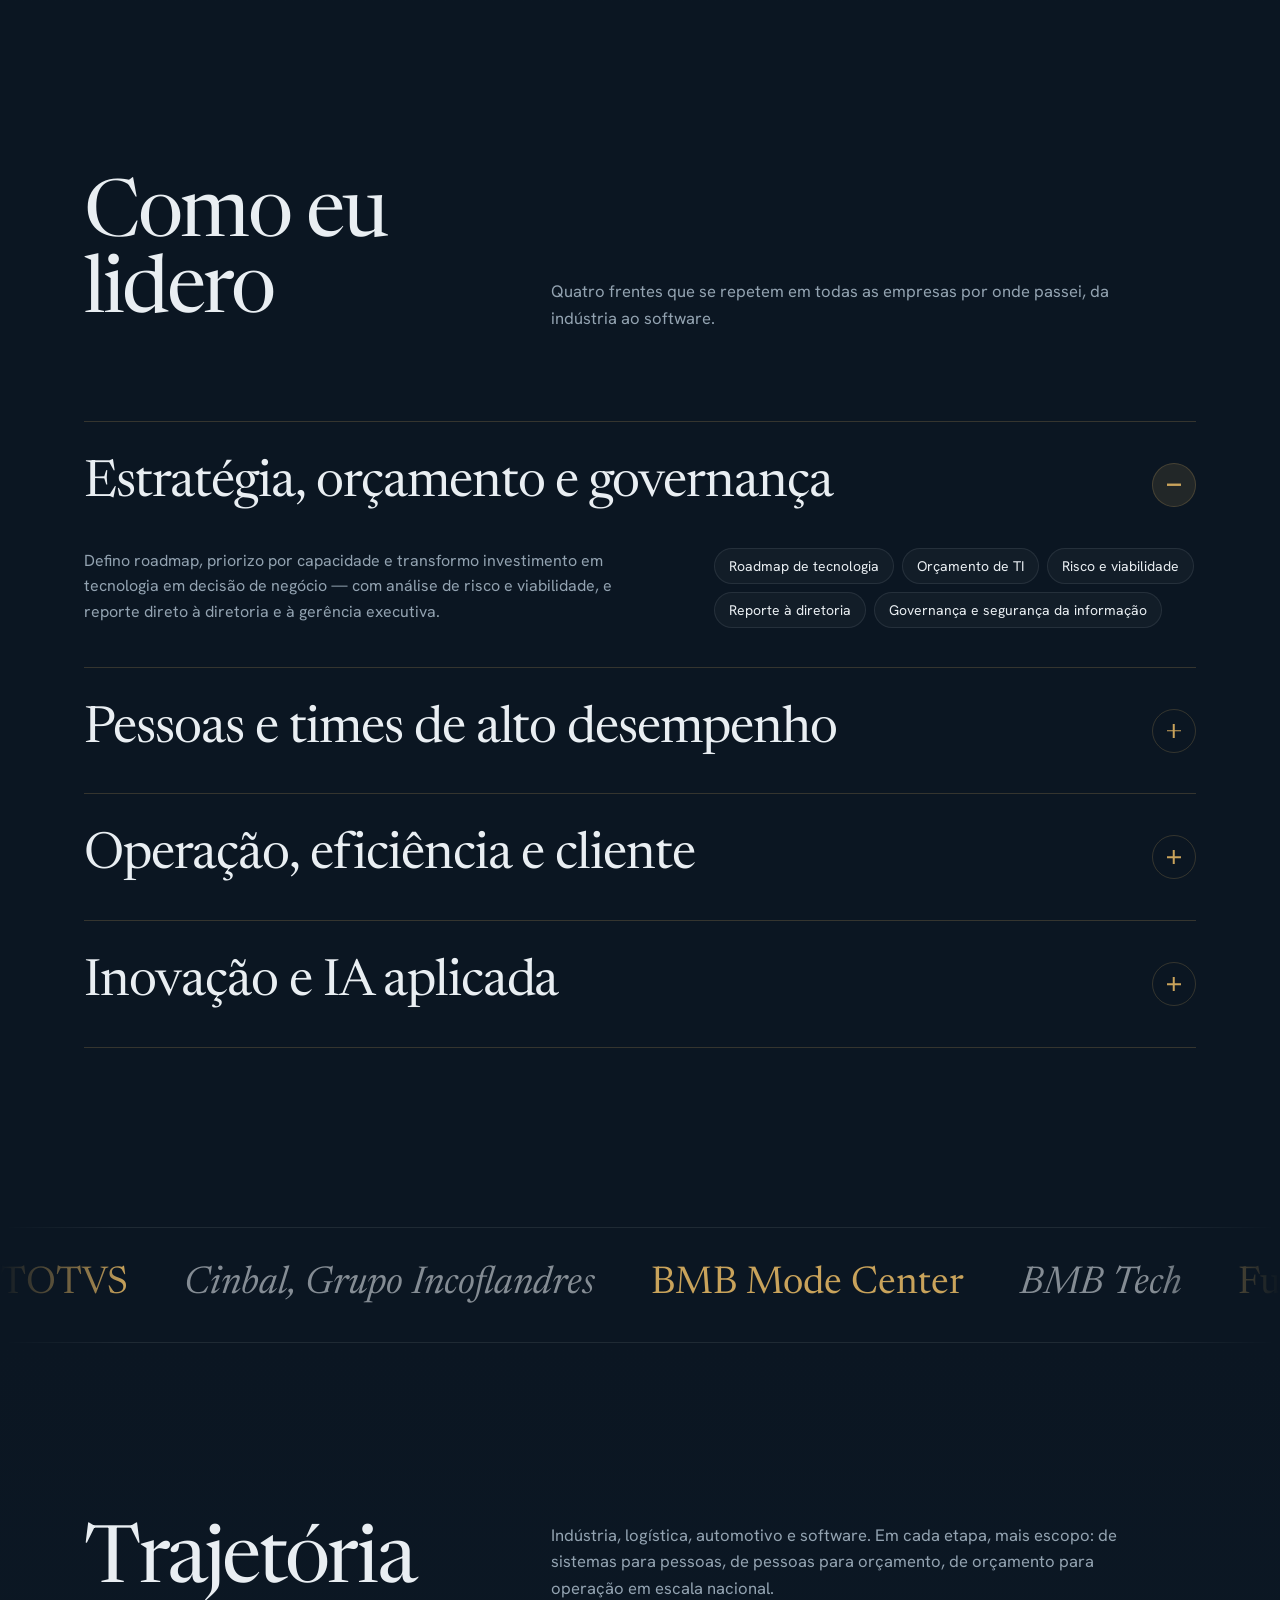
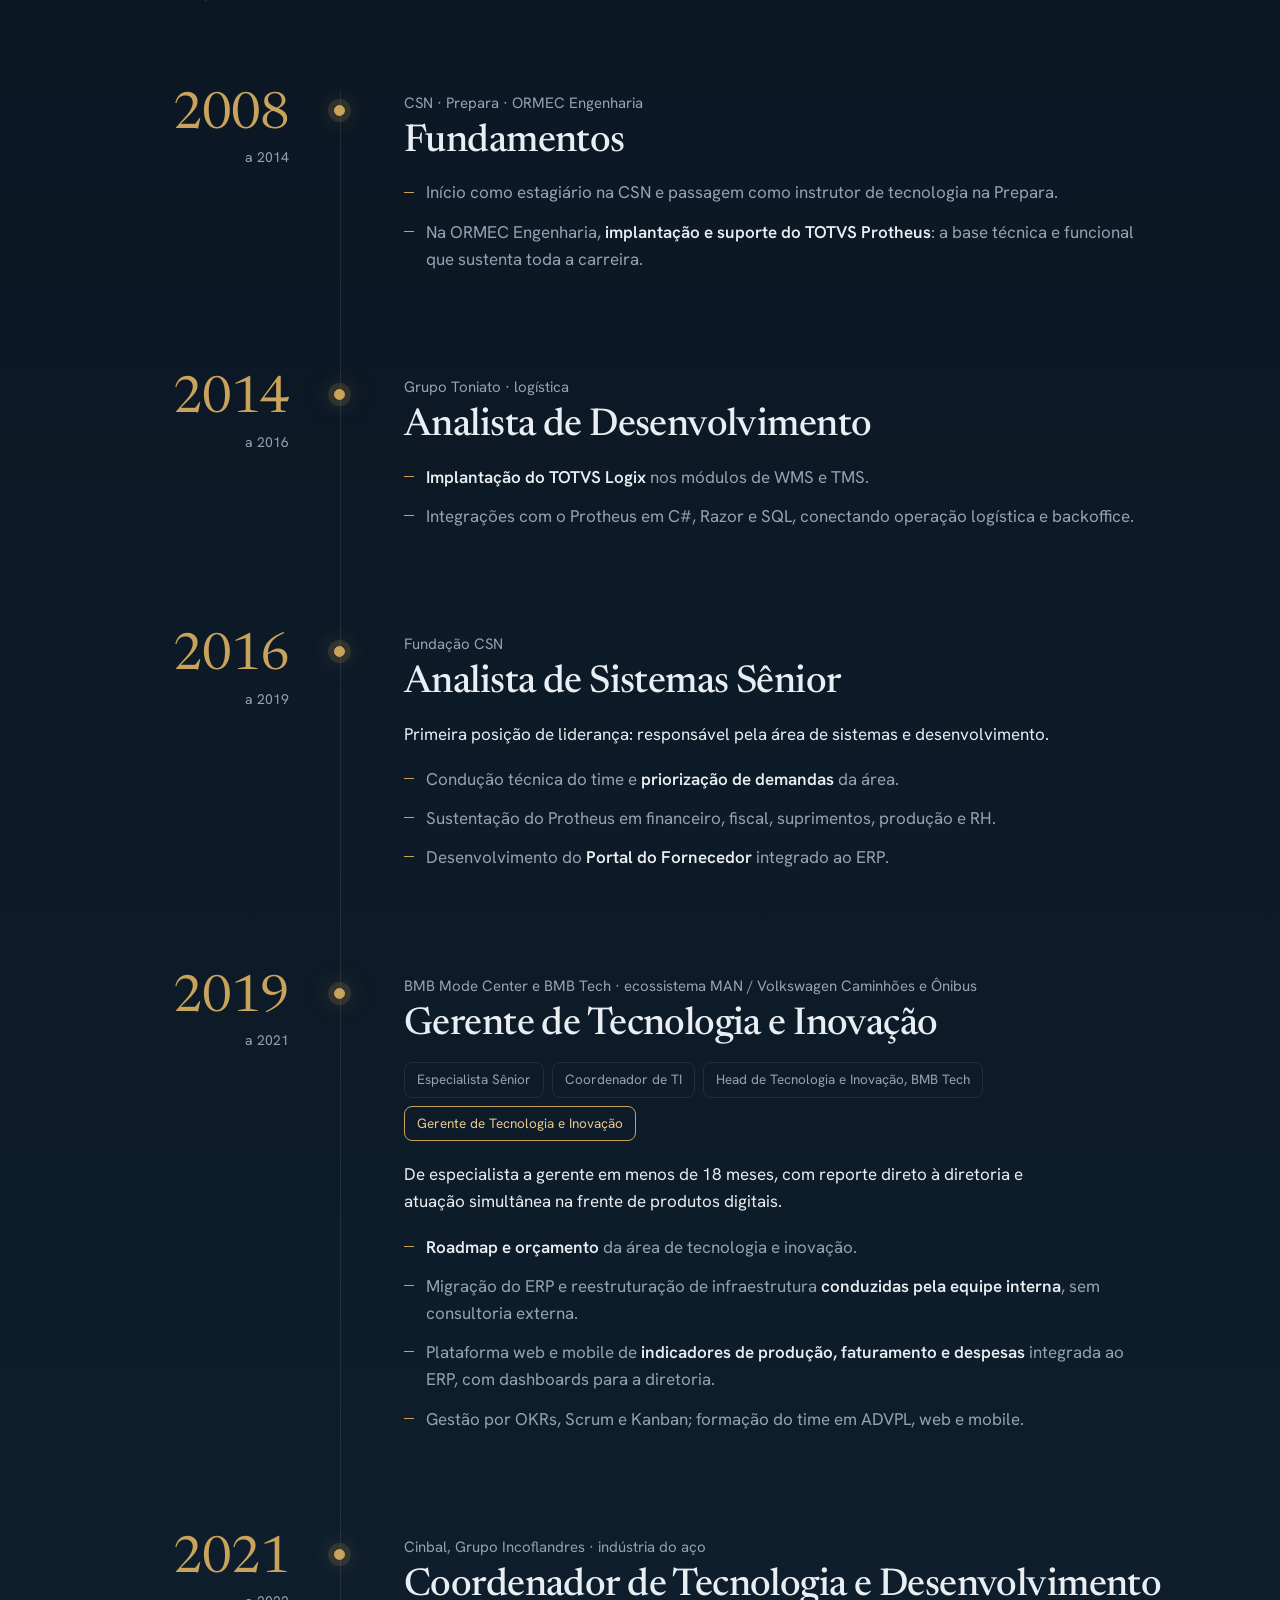
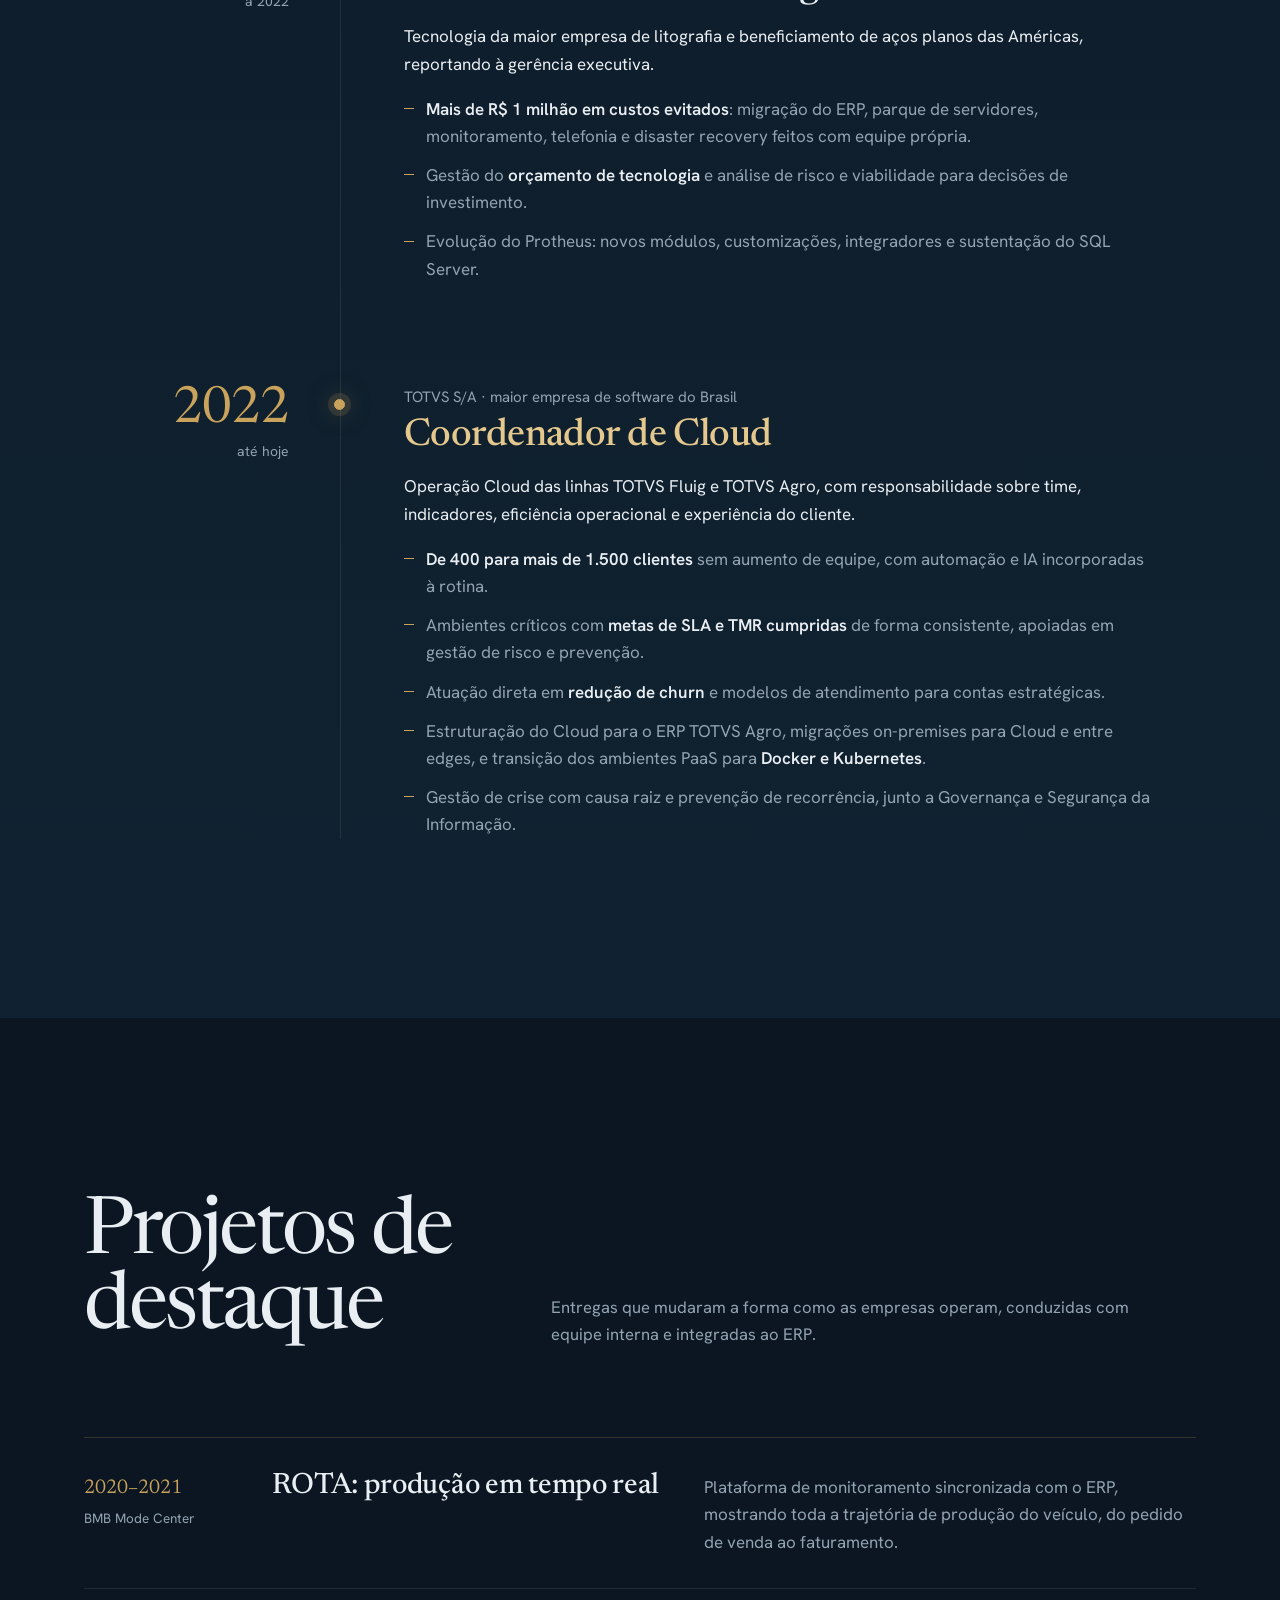
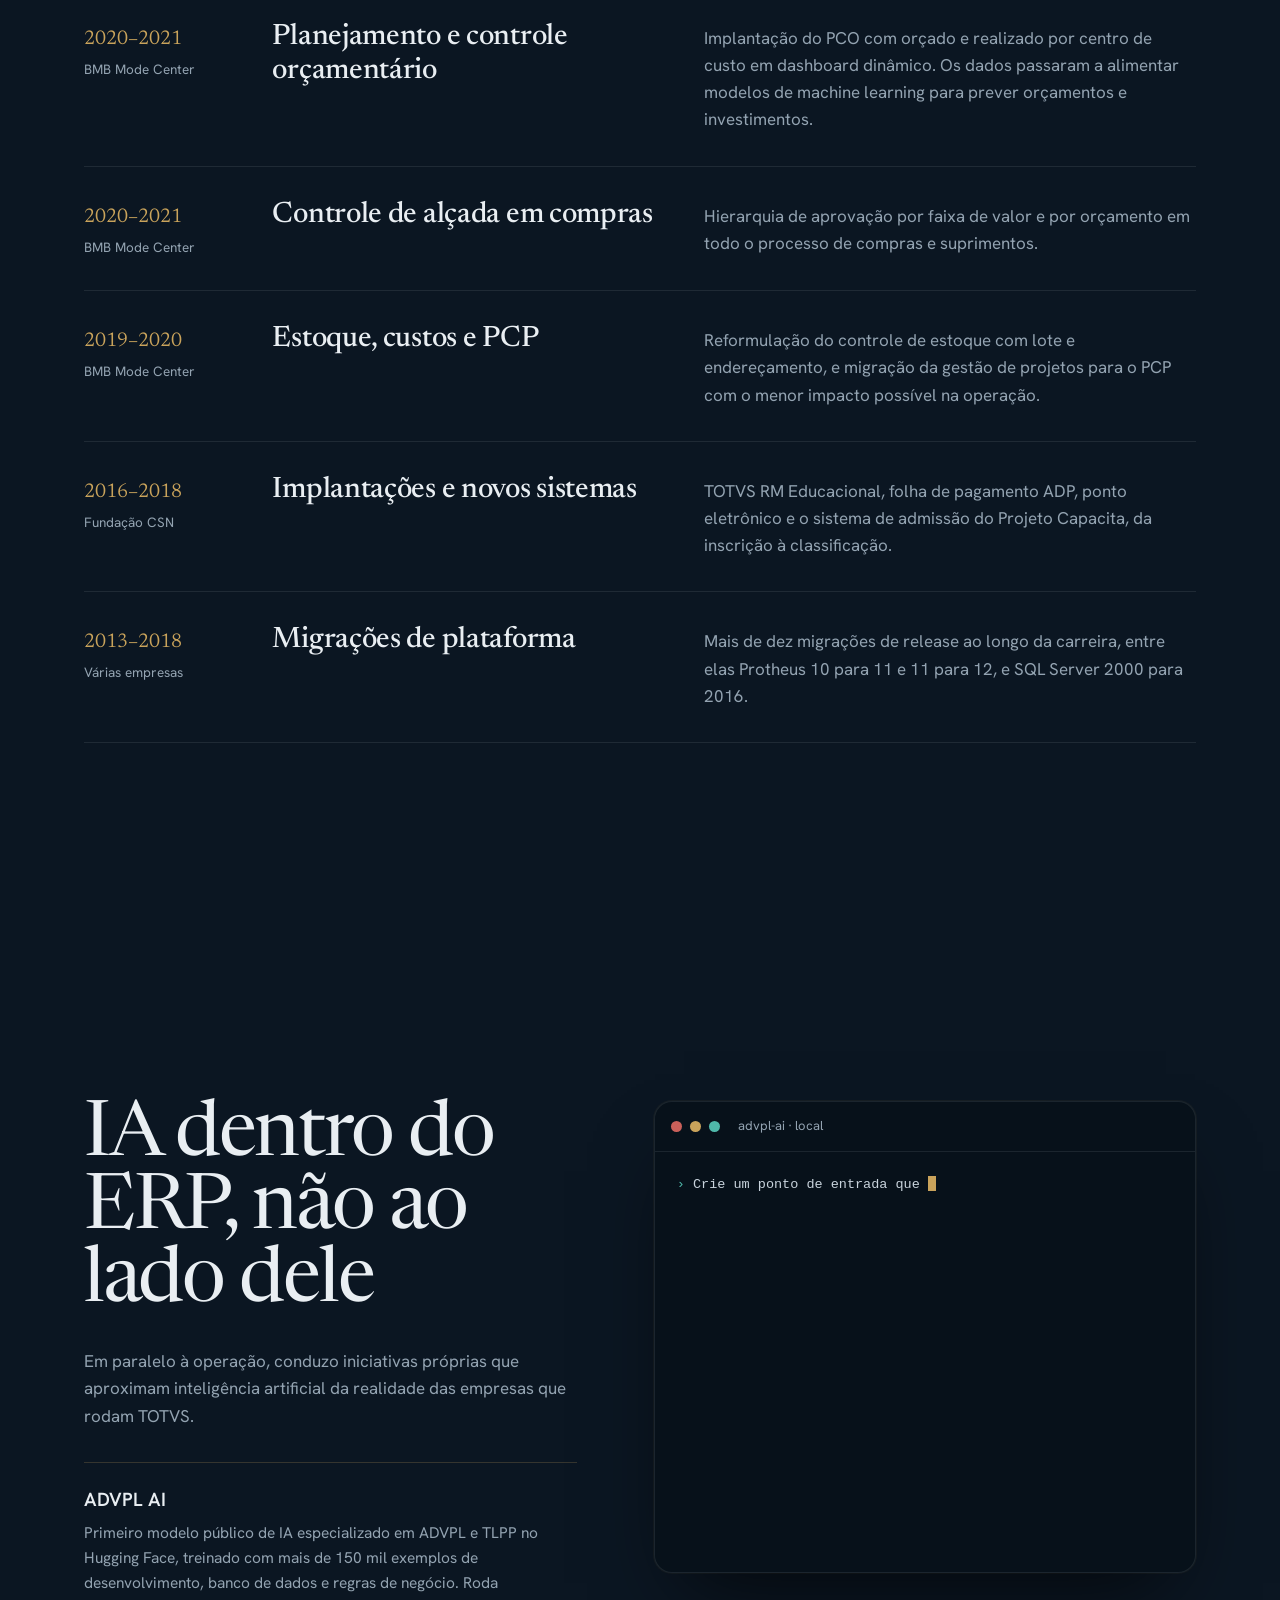
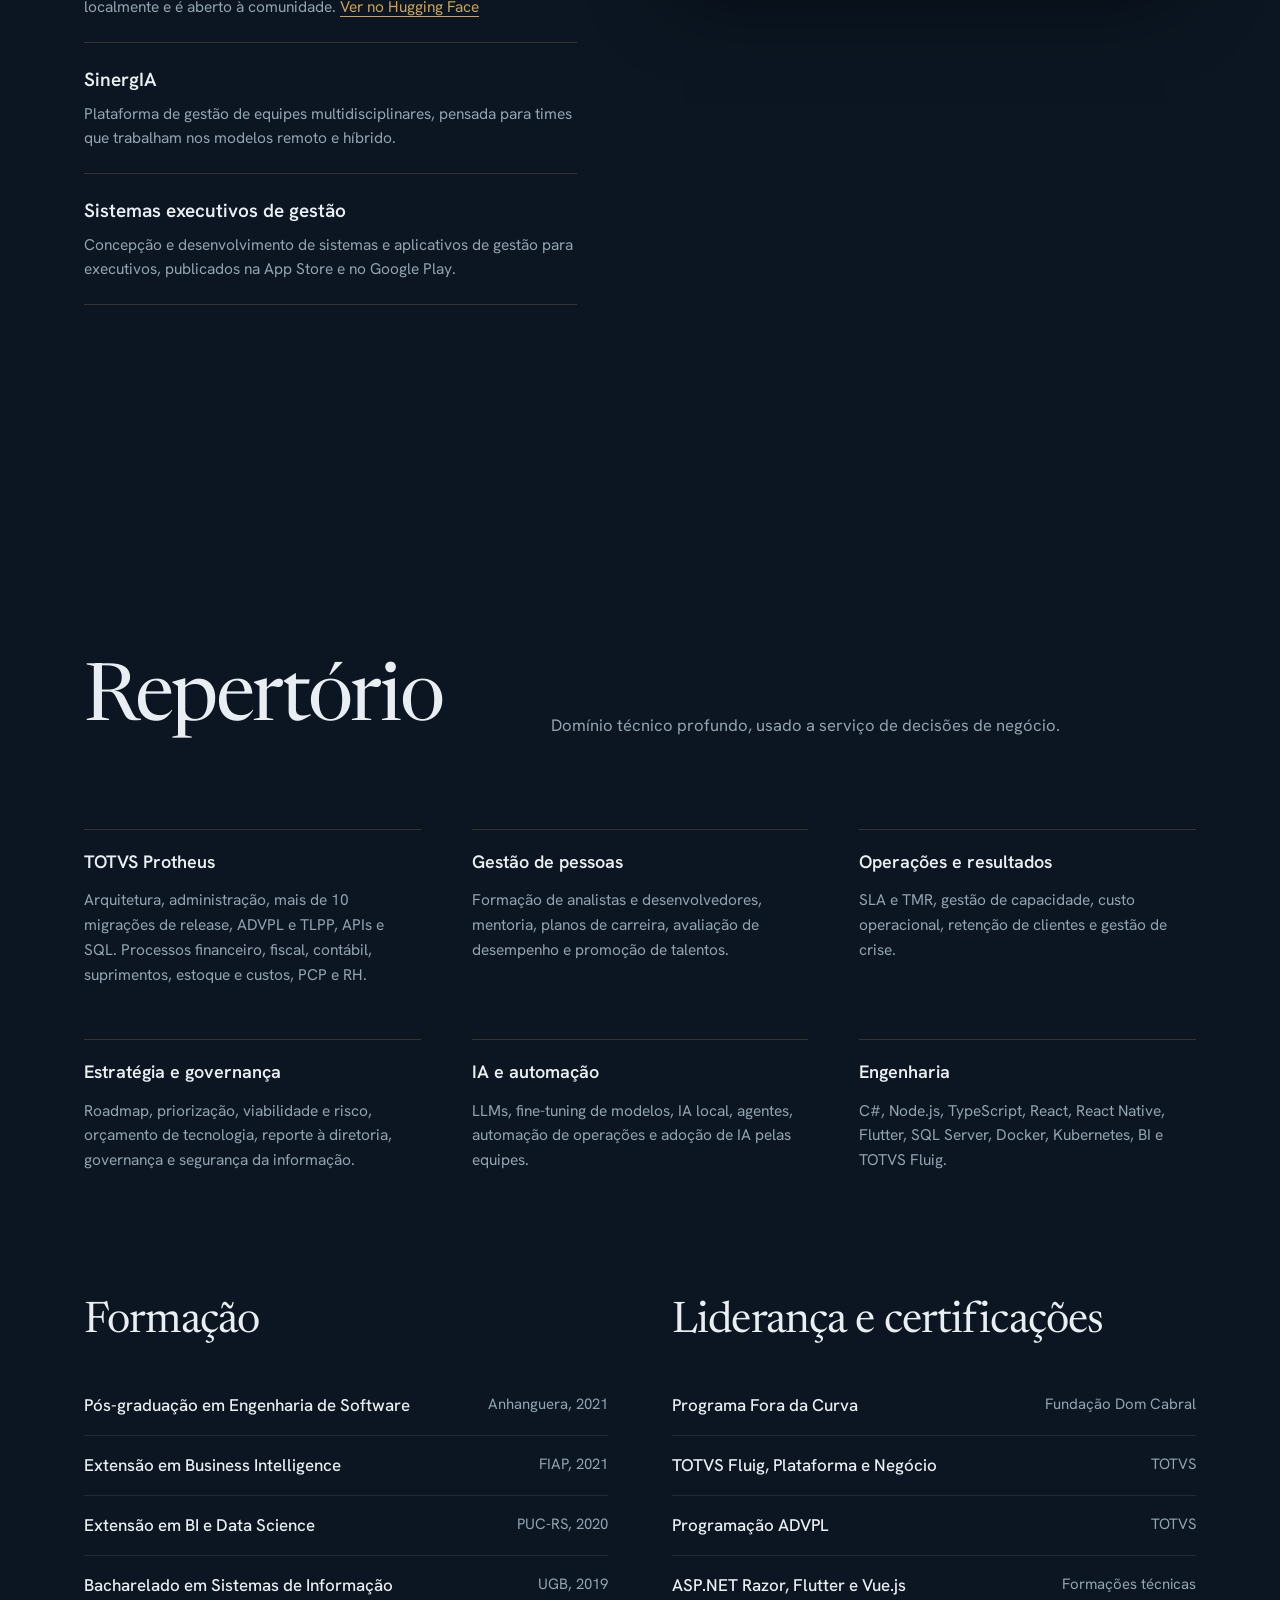
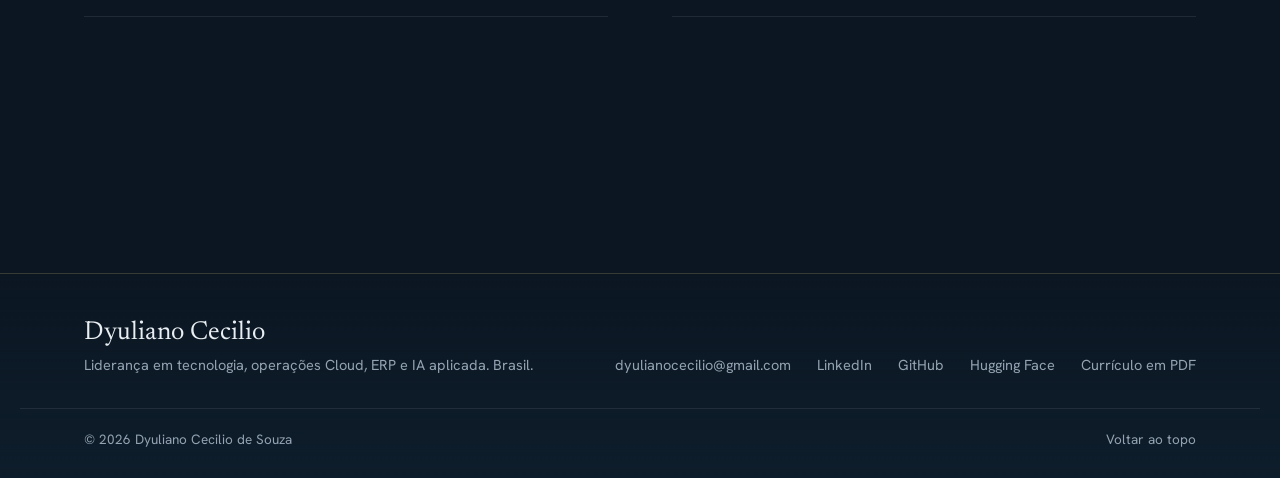
==== commit c2e26575: "Projetos de destaque, versão em inglês, currículo em PDF (PT/EN) e botão de idioma Co-Authored-By: C" ====
--- a/index.html
+++ b/index.html
@@ -18,6 +18,9 @@
 <meta property="og:image:alt" content="Dyuliano Cecilio, liderança em tecnologia, operações Cloud, ERP e IA aplicada">
 <meta name="twitter:card" content="summary_large_image">
 <link rel="canonical" href="https://dyuliano.github.io/">
+<link rel="alternate" hreflang="pt-BR" href="https://dyuliano.github.io/">
+<link rel="alternate" hreflang="en" href="https://dyuliano.github.io/en/">
+<link rel="alternate" hreflang="x-default" href="https://dyuliano.github.io/">
 <link rel="apple-touch-icon" href="assets/foto.jpg">
 <meta name="theme-color" content="#0B1622">
 <link rel="icon" href="data:image/svg+xml,%3Csvg xmlns='http://www.w3.org/2000/svg' viewBox='0 0 64 64'%3E%3Crect width='64' height='64' rx='14' fill='%230B1622'/%3E%3Ctext x='50%25' y='58%25' text-anchor='middle' dominant-baseline='middle' font-family='Georgia,serif' font-size='34' fill='%23C9A35B'%3EDC%3C/text%3E%3C/svg%3E">
@@ -79,6 +82,9 @@
 nav.top ul a::after{content:"";position:absolute;left:0;right:0;bottom:-6px;height:1px;background:var(--brass);transform:scaleX(0);transform-origin:right;transition:transform .5s var(--ease)}
 nav.top ul a:hover,nav.top ul a.active{color:var(--text)}
 nav.top ul a:hover::after,nav.top ul a.active::after{transform:scaleX(1);transform-origin:left}
+.nav-r{display:flex;align-items:center;gap:22px}
+.lang{font-size:13px;font-weight:600;letter-spacing:.04em;text-decoration:none;color:var(--brass);border:1px solid var(--line);border-radius:999px;padding:6px 12px;transition:background .3s,border-color .3s;position:relative;z-index:2}
+.lang:hover{border-color:var(--brass);background:rgba(201,163,91,.1)}
 .menu-btn{all:unset;display:none;cursor:pointer;width:44px;height:44px;border-radius:50%;border:1px solid var(--line);position:relative;z-index:2}
 .menu-btn:focus-visible{outline:2px solid var(--brass-hi);outline-offset:4px}
 .menu-btn i{position:absolute;left:13px;right:13px;height:1.5px;background:var(--brass);transition:transform .5s var(--ease),top .5s var(--ease)}
@@ -285,6 +291,16 @@
 .marquee:hover .track{animation-play-state:paused}
 @keyframes slide{to{transform:translateX(-50%)}}
 
+/* ---------- projects ---------- */
+.proj-list{border-top:1px solid var(--line)}
+.prj{display:grid;grid-template-columns:150px minmax(0,1fr) minmax(0,1.25fr);gap:clamp(16px,3vw,48px);padding:clamp(22px,2.6vw,32px) 0;border-bottom:1px solid var(--hair);align-items:baseline;transition:background .4s}
+.prj .when{font-family:var(--serif);font-size:20px;color:var(--brass);font-variant-numeric:lining-nums;white-space:nowrap}
+.prj .when small{display:block;font-family:var(--sans);font-size:13.5px;color:var(--muted);margin-top:4px;white-space:normal}
+.prj h3{font-family:var(--serif);font-weight:500;font-size:clamp(22px,2.3vw,30px);line-height:1.15;letter-spacing:-.01em;margin:0;transition:color .4s,transform .6s var(--ease)}
+.prj p{margin:0;color:var(--muted)}
+.prj:hover h3{color:var(--brass-hi);transform:translateX(8px)}
+@media (max-width:860px){.prj{grid-template-columns:1fr;gap:8px}.prj .when small{display:inline;margin-left:10px}}
+
 /* ---------- skills ---------- */
 .skills .cols{display:grid;grid-template-columns:repeat(3,minmax(0,1fr));gap:clamp(28px,4vw,56px) clamp(24px,4vw,64px)}
 .skill h3{font-size:18px;font-weight:600;margin:0 0 12px;padding-top:18px;border-top:1px solid var(--line)}
@@ -321,7 +337,7 @@
 @media print{
   :root{--ink:#fff;--deep:#fff;--text:#111;--muted:#444;--brass:#7a5a1e;--brass-hi:#7a5a1e;--line:#ccc;--hair:#ddd}
   body{background:#fff;font-size:11pt}
-  body::after,#intro,#glow,.progress,nav.top,#net,.scroll-cue,.marquee,.term,.dots-box,.actions,.links,.plus,.hero::before{display:none!important}
+  body::after,#intro,#glow,.progress,nav.top,.lang,#net,.scroll-cue,.marquee,.term,.dots-box,.actions,.links,.plus,.hero::before{display:none!important}
   .reveal,.fade{opacity:1!important;transform:none!important}
   .hero h1 .ch{transform:none!important}
   .hero{min-height:0}.hero .wrap{padding:0 0 24px}
@@ -357,14 +373,18 @@
 <nav class="top" id="nav" aria-label="Seções">
   <div class="wrap">
     <a class="mono" href="#inicio" aria-label="Início">DC</a>
+    <div class="nav-r">
     <ul id="menu">
       <li><a href="#impacto">Impacto</a></li>
       <li><a href="#lideranca">Liderança</a></li>
       <li><a href="#trajetoria">Trajetória</a></li>
+      <li><a href="#projetos">Projetos</a></li>
       <li><a href="#ia">IA e inovação</a></li>
       <li><a href="#contato">Contato</a></li>
     </ul>
+    <a class="lang" href="en/" hreflang="en" lang="en" aria-label="English version">EN</a>
     <button class="menu-btn" id="menuBtn" aria-label="Abrir menu" aria-expanded="false"><i></i><i></i></button>
+    </div>
   </div>
 </nav>
 
@@ -383,6 +403,10 @@
           <svg viewBox="0 0 24 24" fill="currentColor" aria-hidden="true"><path d="M20.45 20.45h-3.56v-5.57c0-1.33-.02-3.04-1.85-3.04-1.86 0-2.14 1.45-2.14 2.94v5.67H9.35V9h3.41v1.56h.05c.48-.9 1.64-1.85 3.37-1.85 3.6 0 4.27 2.37 4.27 5.46v6.28zM5.34 7.43a2.06 2.06 0 1 1 0-4.13 2.06 2.06 0 0 1 0 4.13zM7.12 20.45H3.56V9h3.56v11.45zM22.22 0H1.77C.79 0 0 .77 0 1.73v20.54C0 23.23.79 24 1.77 24h20.45c.98 0 1.78-.77 1.78-1.73V1.73C24 .77 23.2 0 22.22 0z"/></svg>
           LinkedIn
         </a>
+        <a class="btn ghost magnet" href="assets/Dyuliano-Cecilio-Curriculo.pdf" download>
+          <svg viewBox="0 0 24 24" fill="none" stroke="currentColor" stroke-width="2" stroke-linecap="round" stroke-linejoin="round" aria-hidden="true"><path d="M12 3v12m0 0-5-5m5 5 5-5M5 21h14"/></svg>
+          Baixar currículo
+        </a>
       </div>
     </div>
     <figure class="portrait" style="margin:0">
@@ -573,6 +597,24 @@
   </div>
 </section>
 
+<!-- PROJECTS -->
+<section id="projetos">
+  <div class="wrap">
+    <div class="sec-head reveal">
+      <h2>Projetos de destaque</h2>
+      <p>Entregas que mudaram a forma como as empresas operam, conduzidas com equipe interna e integradas ao ERP.</p>
+    </div>
+    <div class="proj-list">
+      <article class="prj reveal"><div class="when">2020–2021<small>BMB Mode Center</small></div><h3>ROTA: produção em tempo real</h3><p>Plataforma de monitoramento sincronizada com o ERP, mostrando toda a trajetória de produção do veículo, do pedido de venda ao faturamento.</p></article>
+      <article class="prj reveal"><div class="when">2020–2021<small>BMB Mode Center</small></div><h3>Planejamento e controle orçamentário</h3><p>Implantação do PCO com orçado e realizado por centro de custo em dashboard dinâmico. Os dados passaram a alimentar modelos de machine learning para prever orçamentos e investimentos.</p></article>
+      <article class="prj reveal"><div class="when">2020–2021<small>BMB Mode Center</small></div><h3>Controle de alçada em compras</h3><p>Hierarquia de aprovação por faixa de valor e por orçamento em todo o processo de compras e suprimentos.</p></article>
+      <article class="prj reveal"><div class="when">2019–2020<small>BMB Mode Center</small></div><h3>Estoque, custos e PCP</h3><p>Reformulação do controle de estoque com lote e endereçamento, e migração da gestão de projetos para o PCP com o menor impacto possível na operação.</p></article>
+      <article class="prj reveal"><div class="when">2016–2018<small>Fundação CSN</small></div><h3>Implantações e novos sistemas</h3><p>TOTVS RM Educacional, folha de pagamento ADP, ponto eletrônico e o sistema de admissão do Projeto Capacita, da inscrição à classificação.</p></article>
+      <article class="prj reveal"><div class="when">2013–2018<small>Várias empresas</small></div><h3>Migrações de plataforma</h3><p>Mais de dez migrações de release ao longo da carreira, entre elas Protheus 10 para 11 e 11 para 12, e SQL Server 2000 para 2016.</p></article>
+    </div>
+  </div>
+</section>
+
 <!-- AI -->
 <section class="ai" id="ia">
   <div class="wrap grid">
@@ -651,6 +693,7 @@
       <a href="https://www.linkedin.com/in/dyuliano/" target="_blank" rel="noopener">LinkedIn</a>
       <a href="https://github.com/dyuliano" target="_blank" rel="noopener">GitHub</a>
       <a href="https://huggingface.co/dyulianocecilio" target="_blank" rel="noopener">Hugging Face</a>
+      <a href="assets/Dyuliano-Cecilio-Curriculo.pdf" download>Currículo em PDF</a>
     </nav>
   </div>
   <div class="wrap foot-base"><span>© <span id="yr">2026</span> Dyuliano Cecilio de Souza</span><a href="#inicio">Voltar ao topo</a></div>
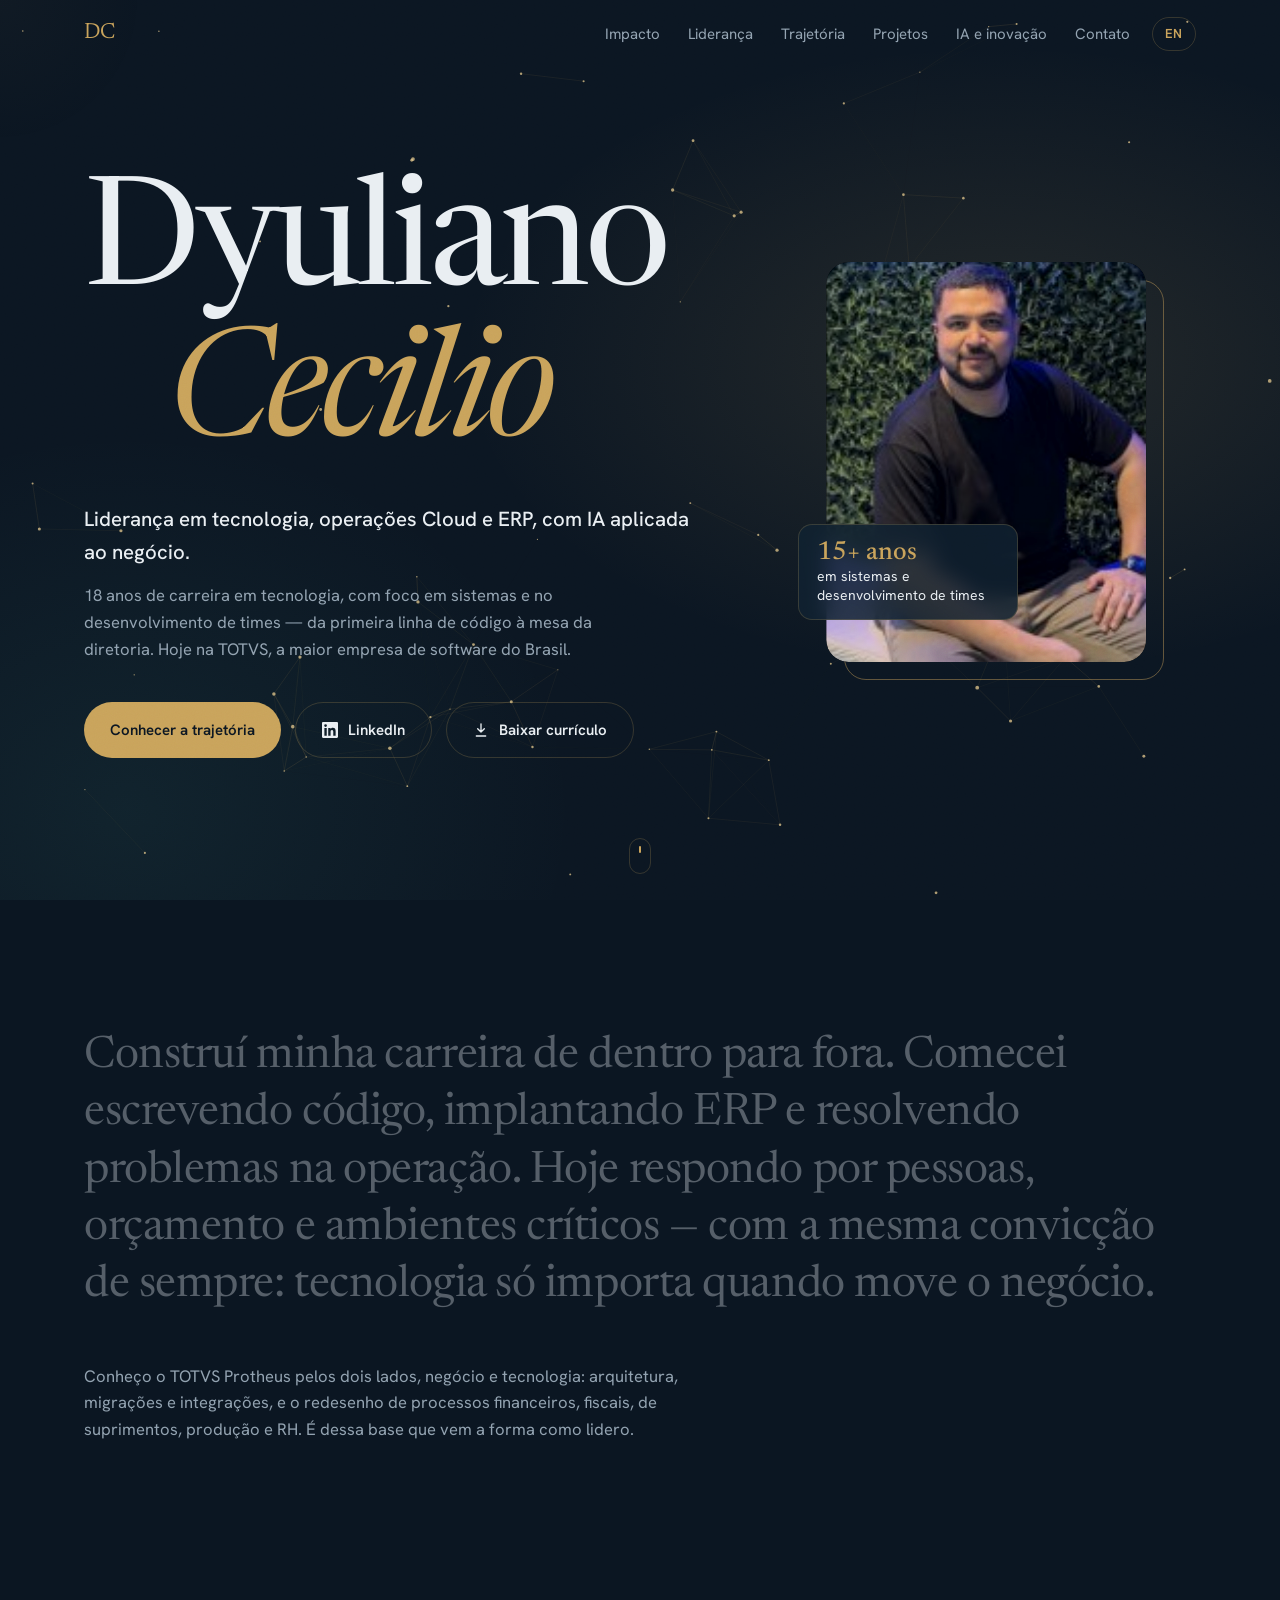
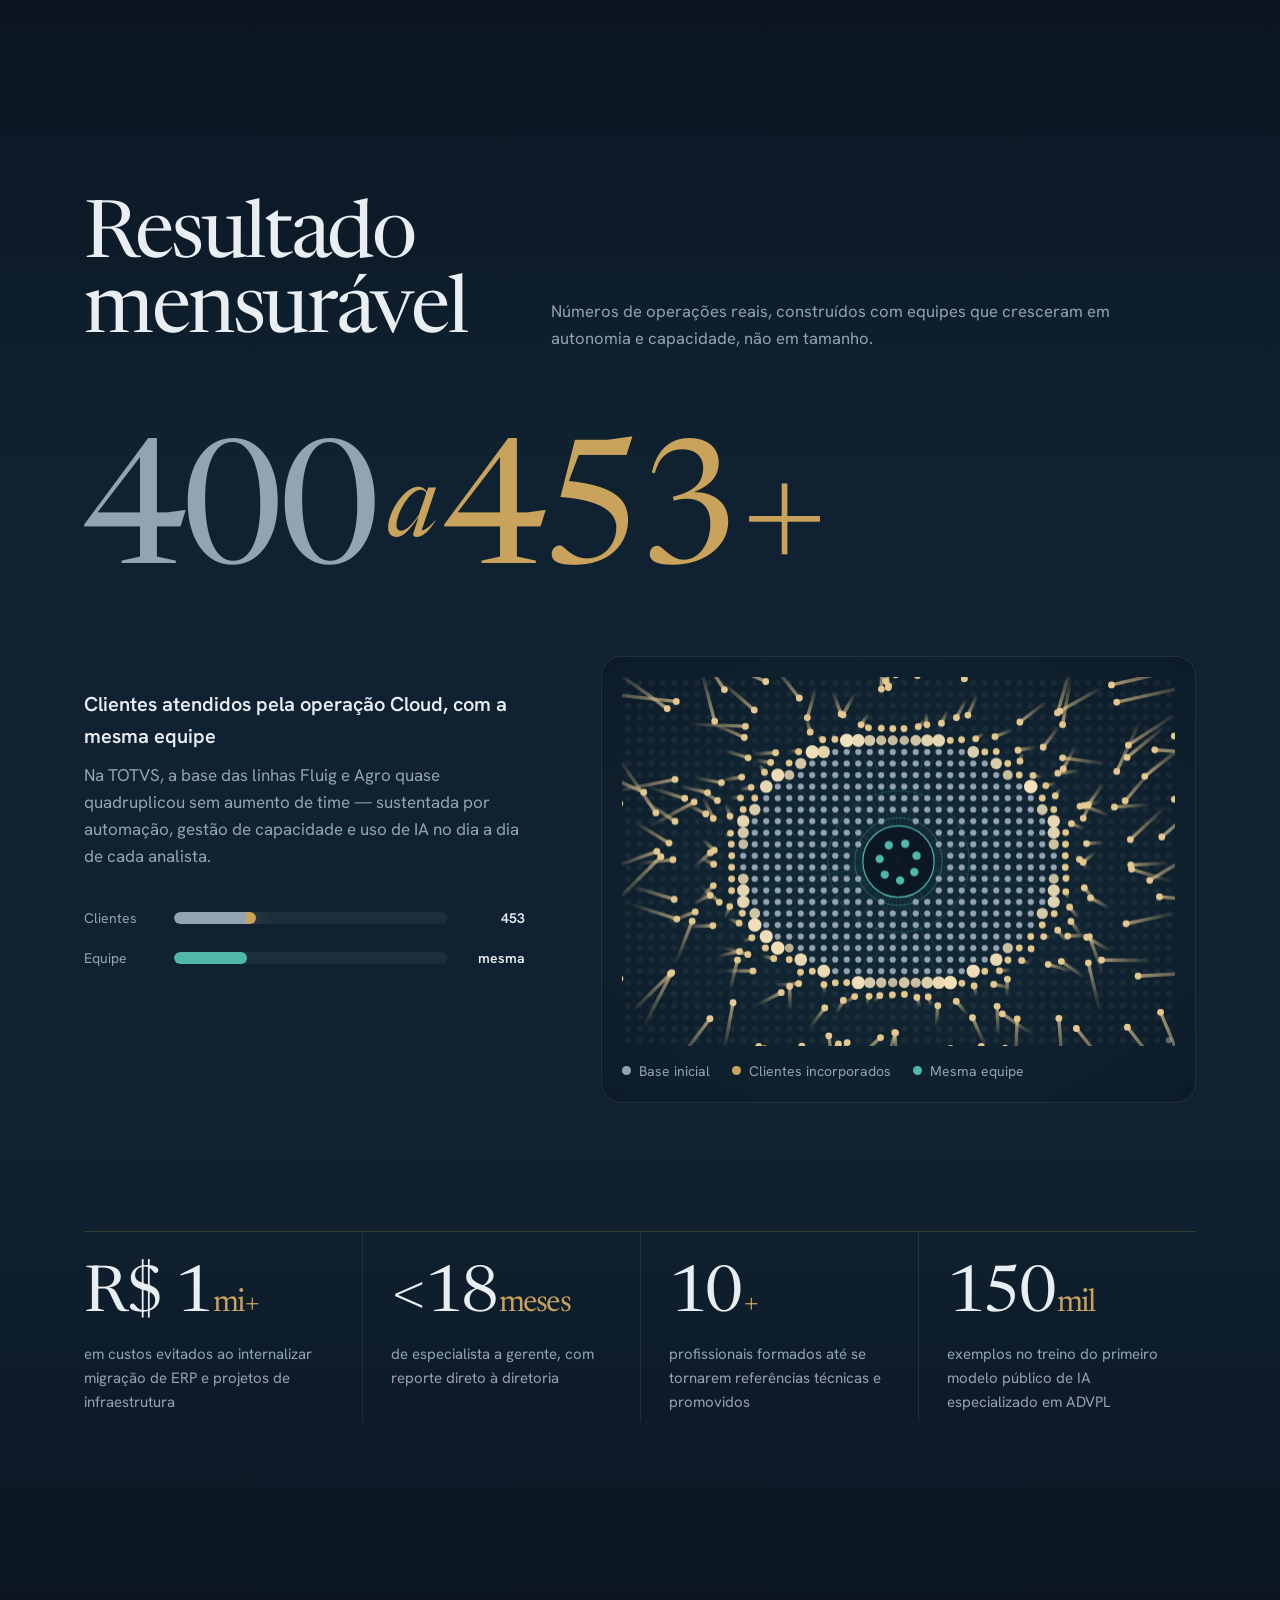
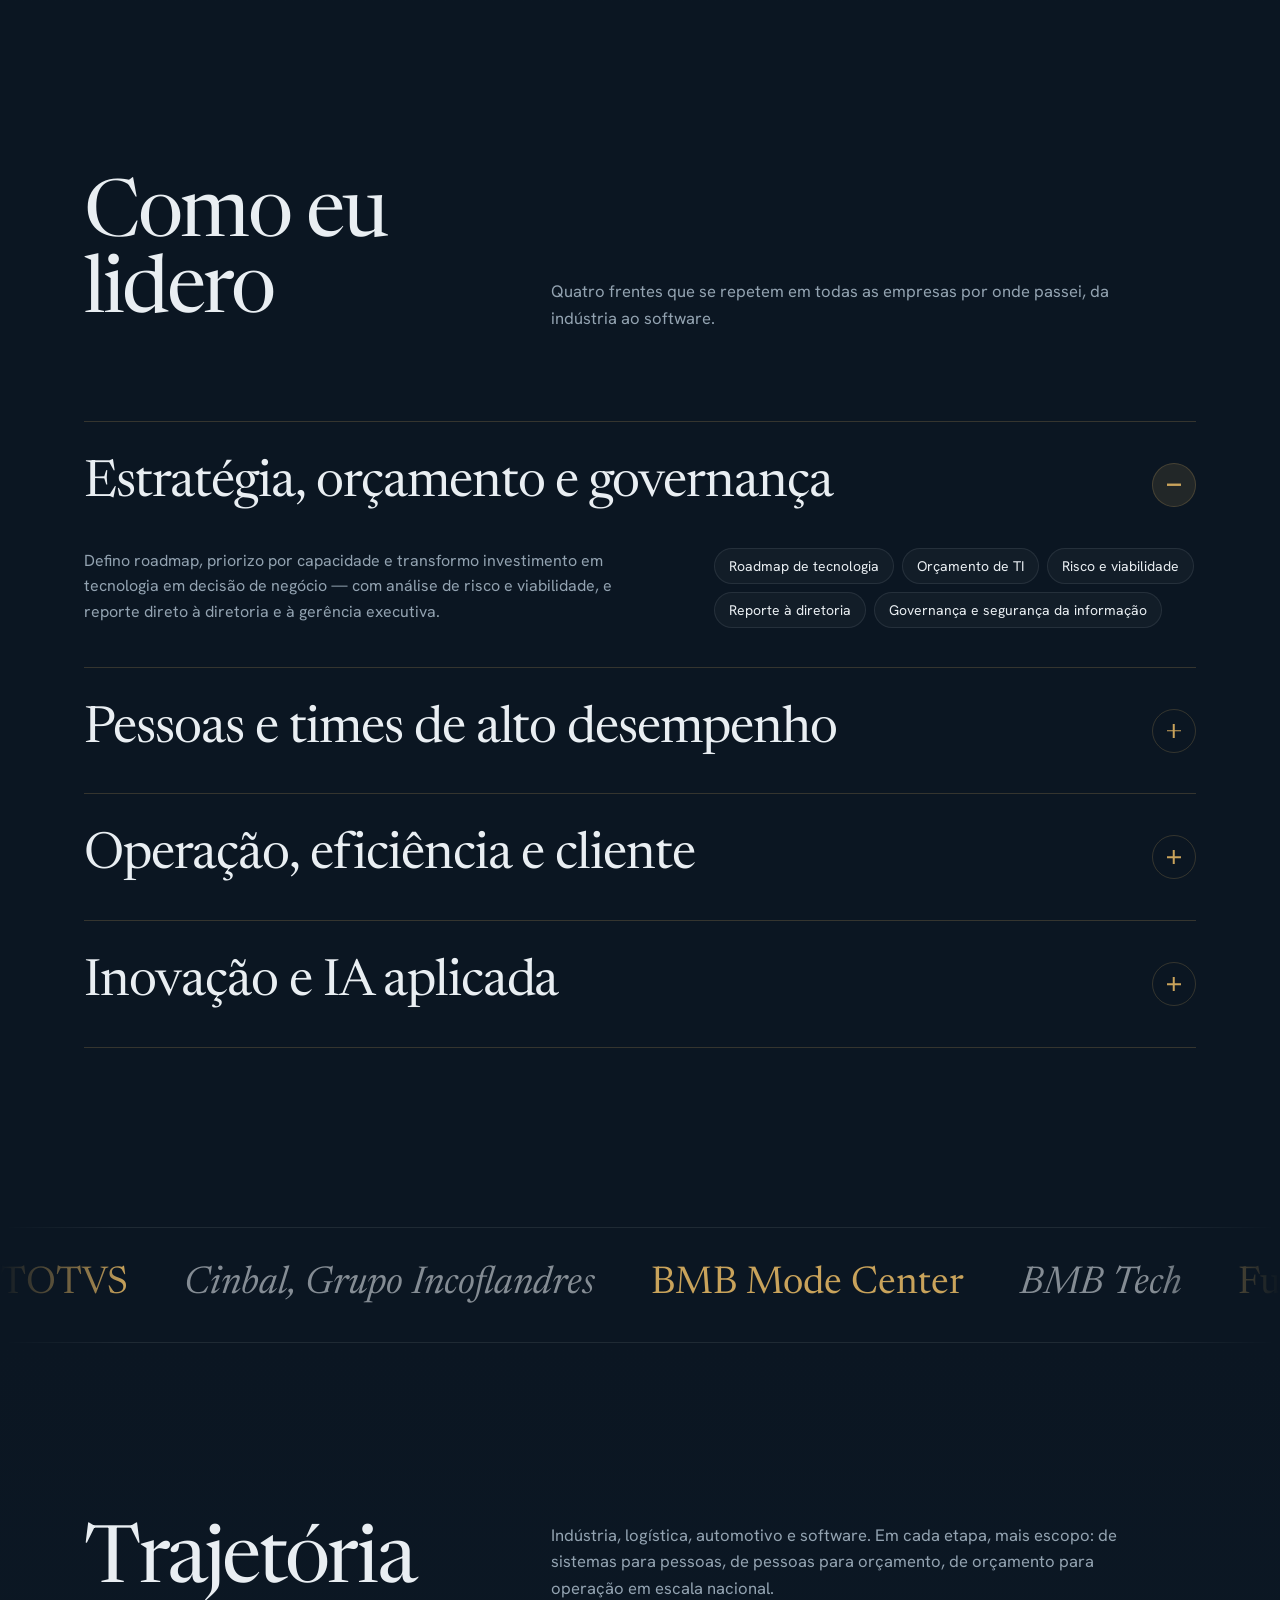
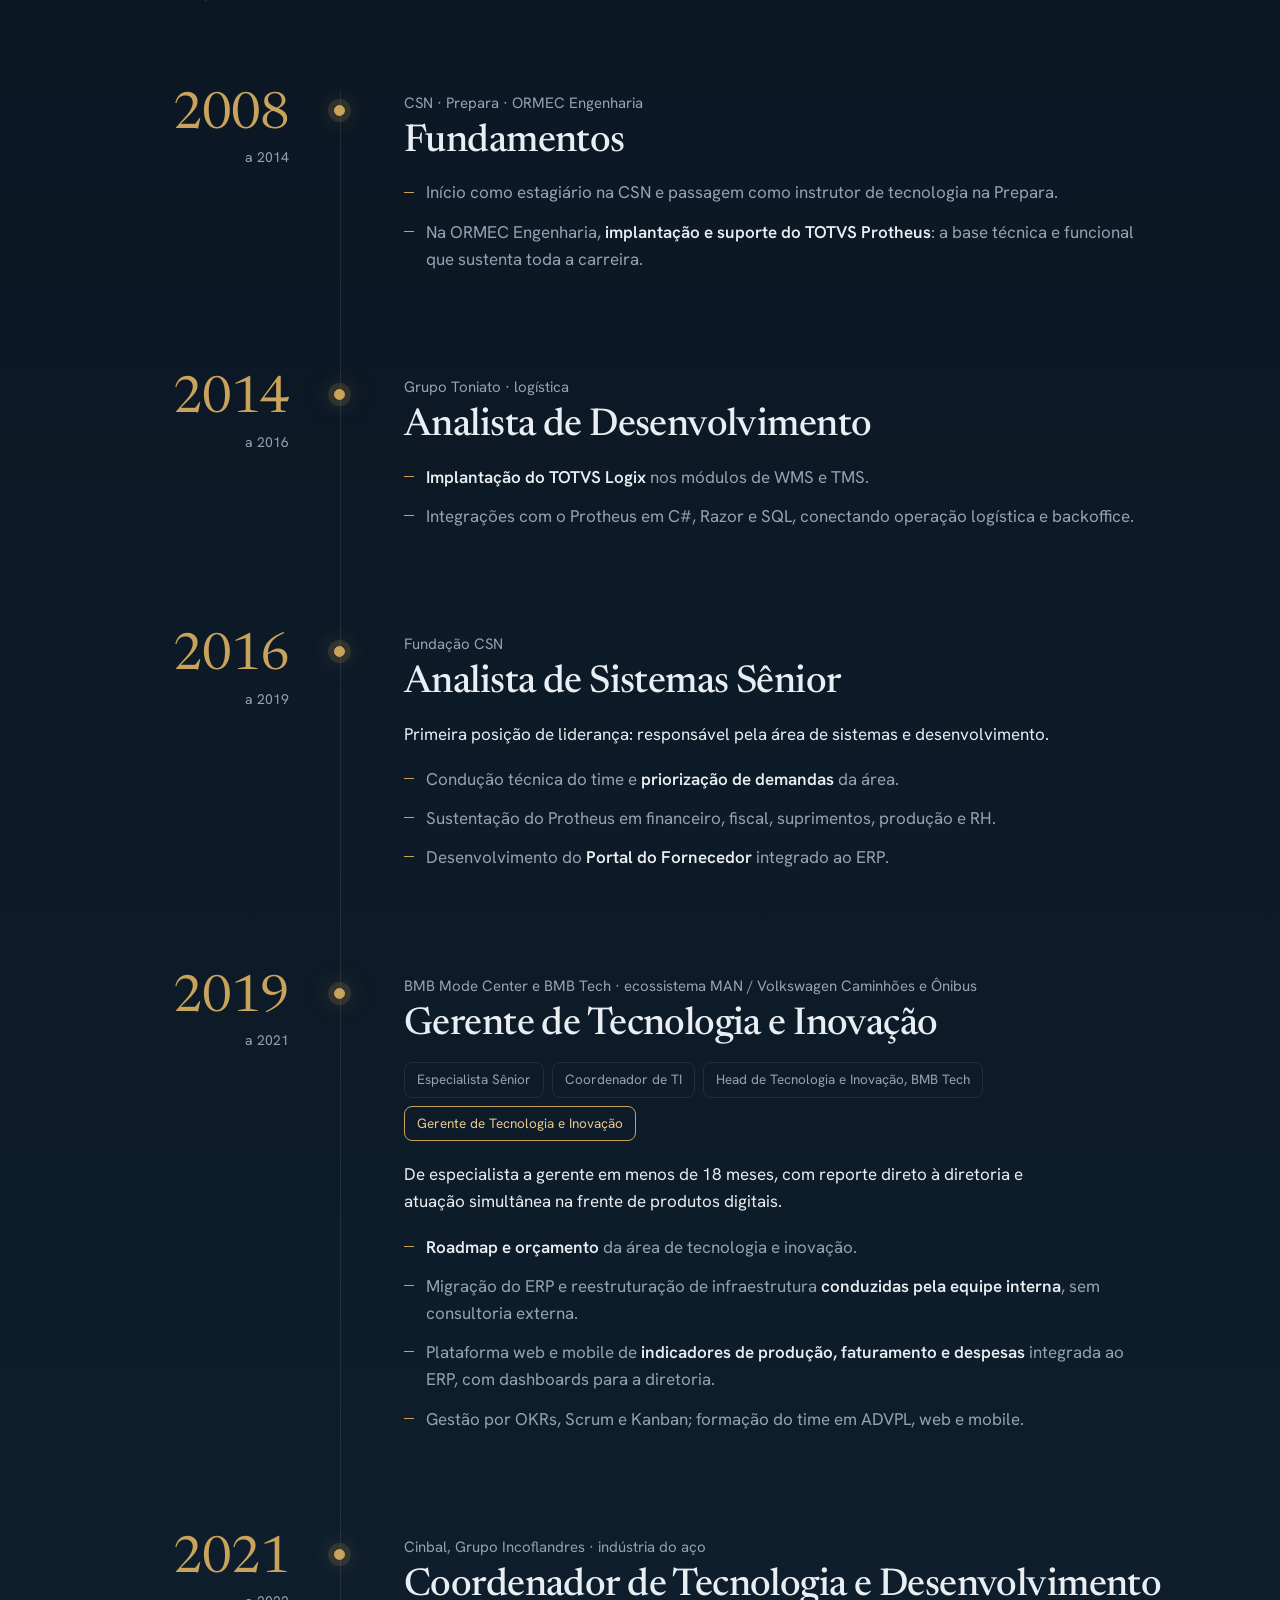
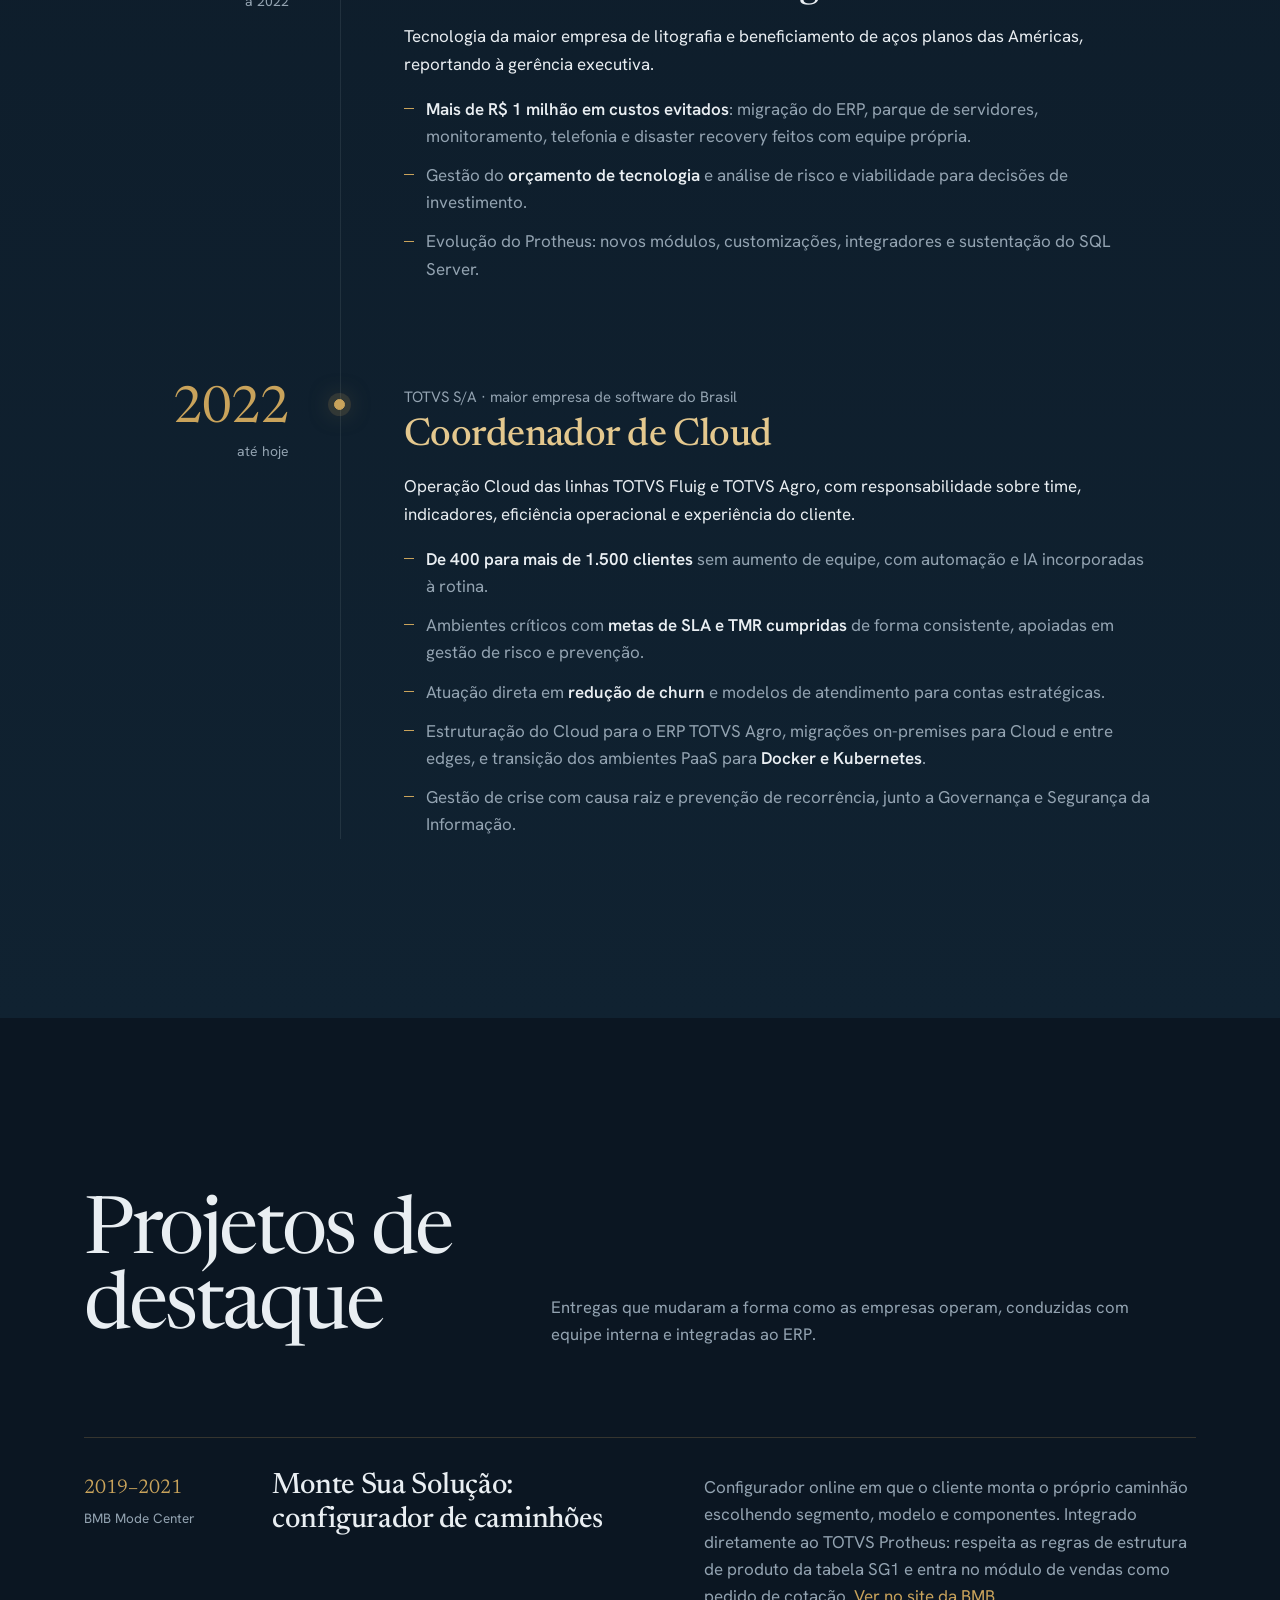
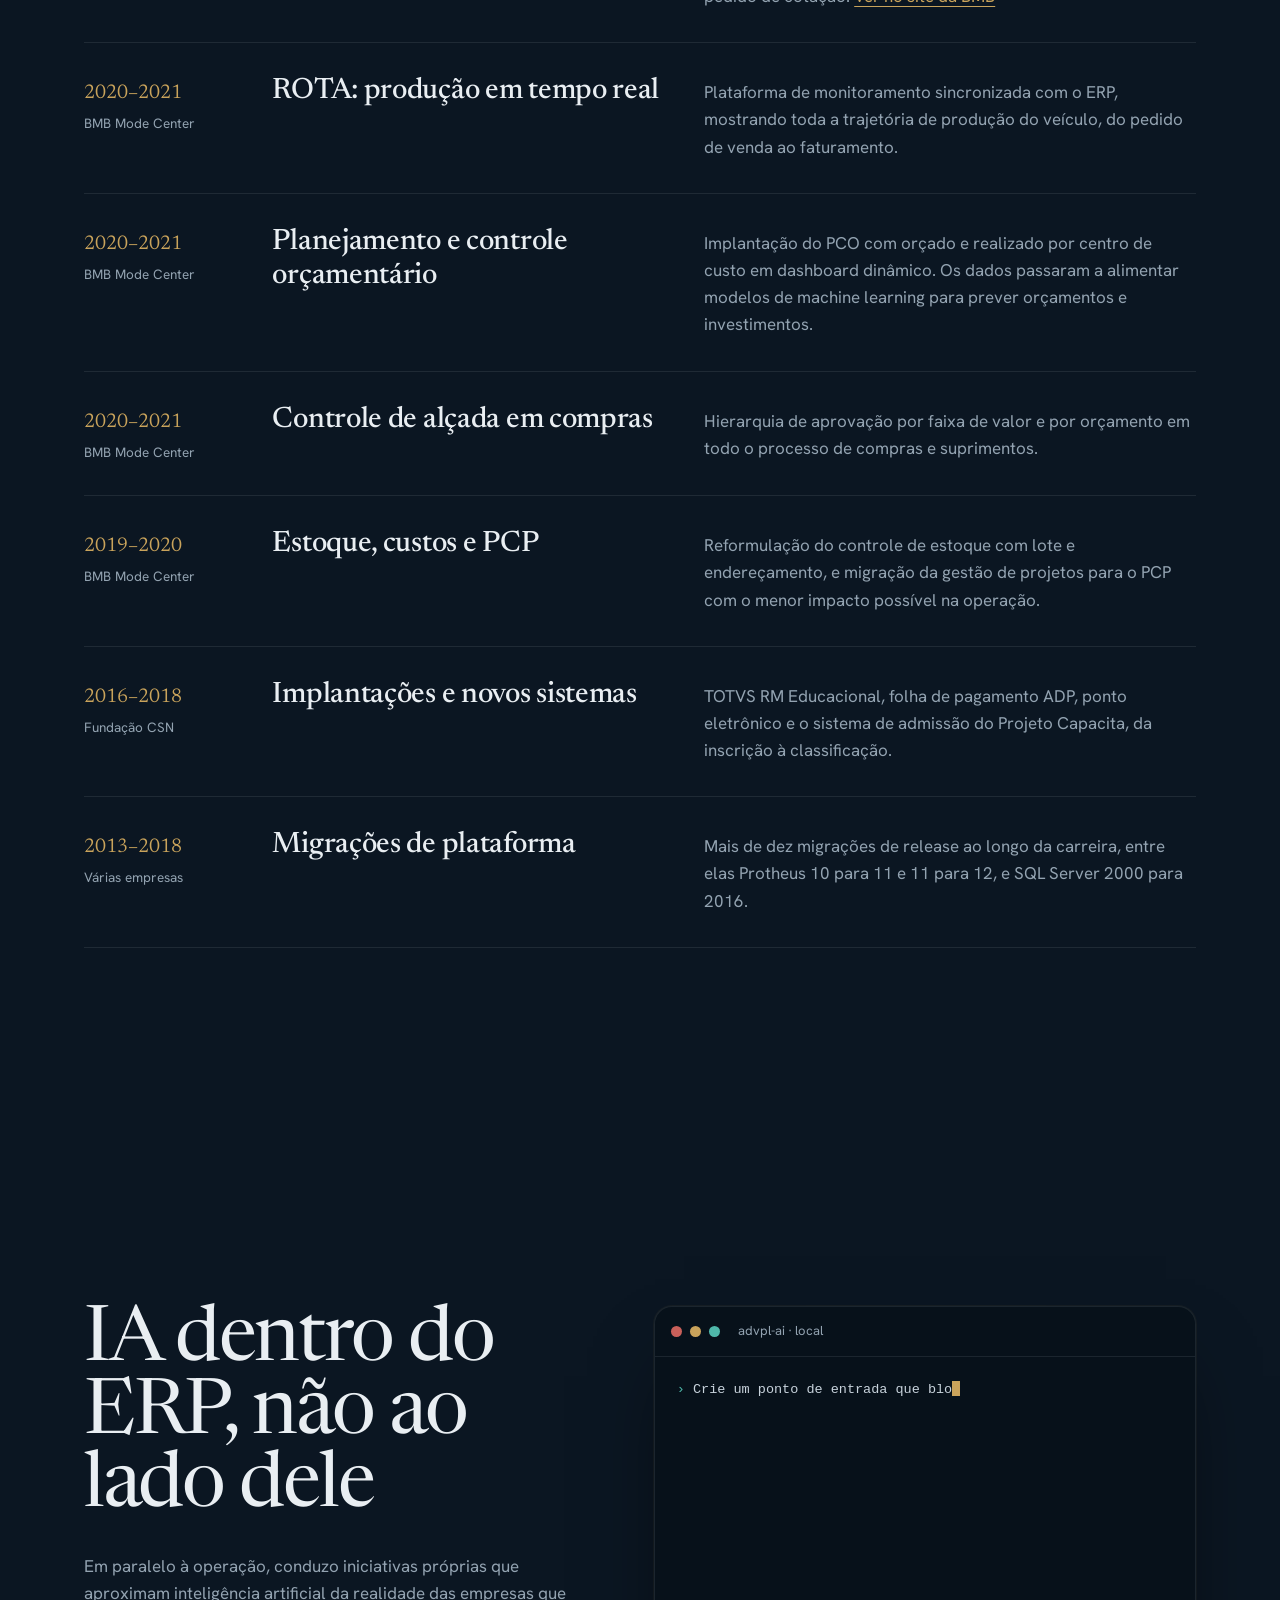
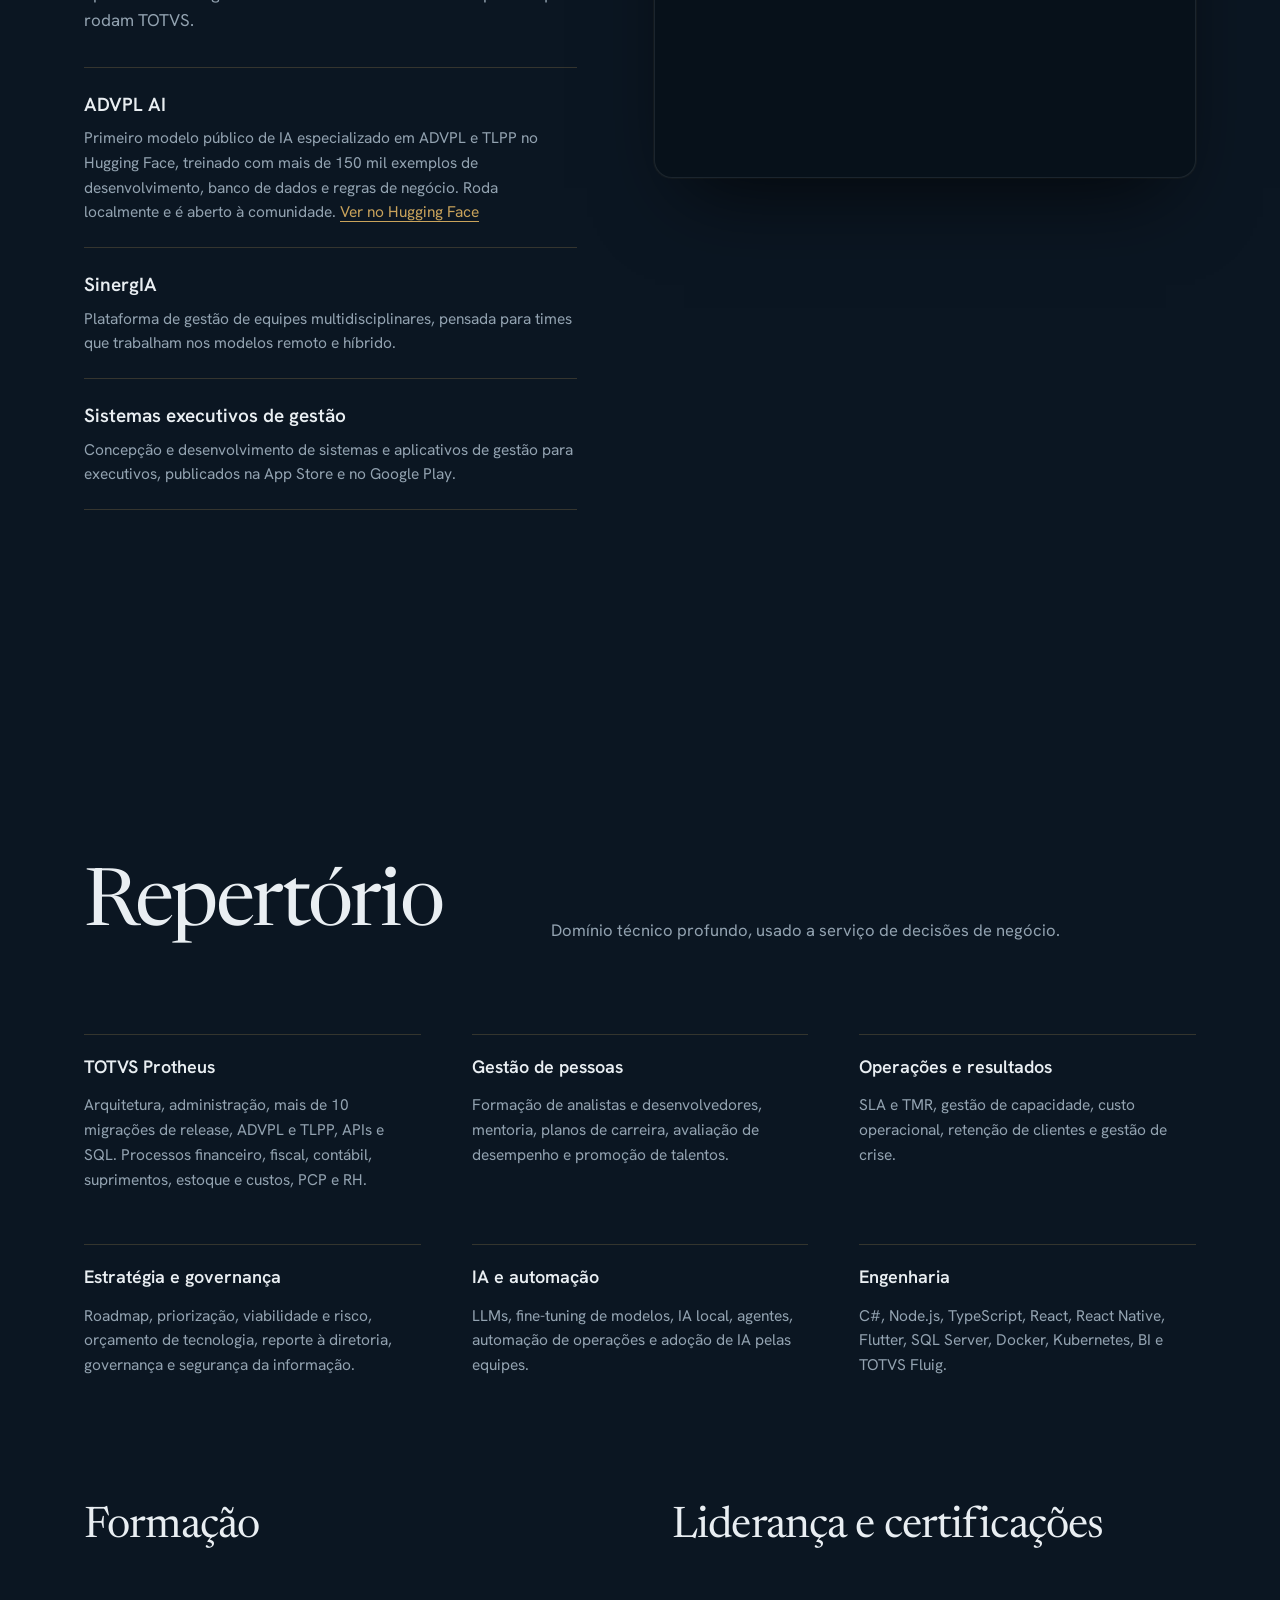
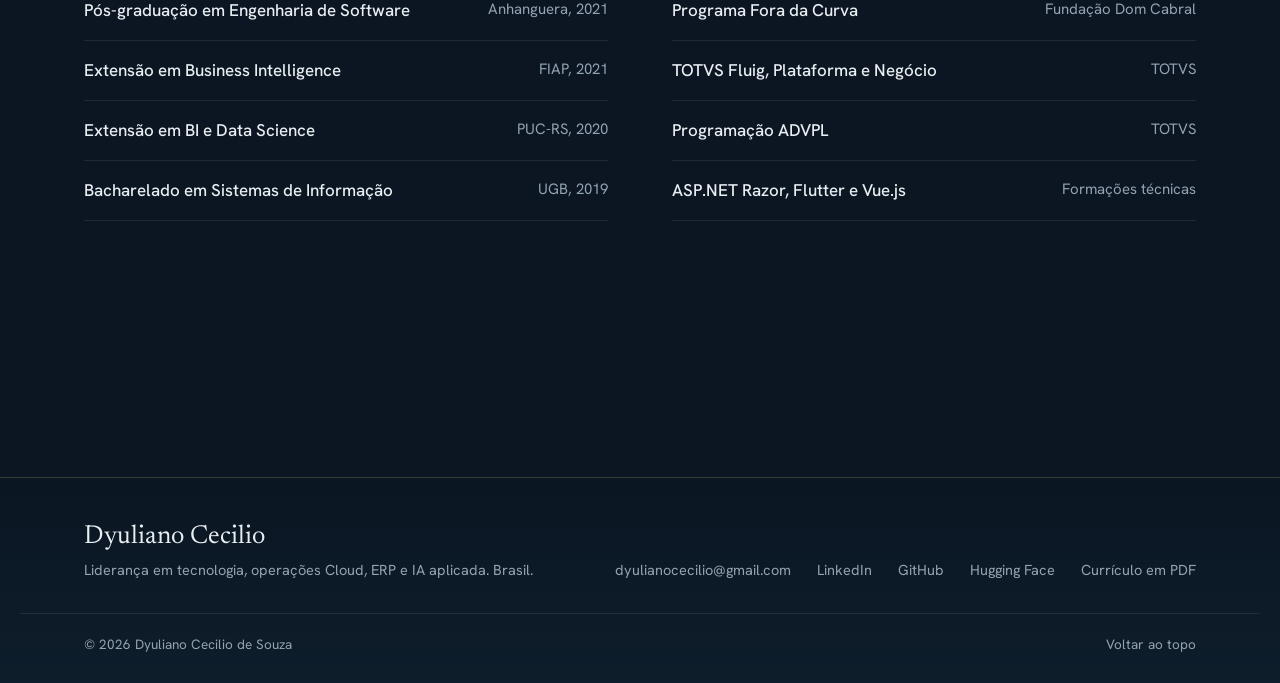
==== commit 9397b167: "Case Monte Sua Solução (configurador de caminhões integrado ao Protheus) no site e nos currículos Co" ====
--- a/index.html
+++ b/index.html
@@ -298,6 +298,8 @@
 .prj .when small{display:block;font-family:var(--sans);font-size:13.5px;color:var(--muted);margin-top:4px;white-space:normal}
 .prj h3{font-family:var(--serif);font-weight:500;font-size:clamp(22px,2.3vw,30px);line-height:1.15;letter-spacing:-.01em;margin:0;transition:color .4s,transform .6s var(--ease)}
 .prj p{margin:0;color:var(--muted)}
+.prj p a{color:var(--brass);text-underline-offset:4px;text-decoration-thickness:1px}
+.prj p a:hover{color:var(--brass-hi)}
 .prj:hover h3{color:var(--brass-hi);transform:translateX(8px)}
 @media (max-width:860px){.prj{grid-template-columns:1fr;gap:8px}.prj .when small{display:inline;margin-left:10px}}
 
@@ -605,6 +607,7 @@
       <p>Entregas que mudaram a forma como as empresas operam, conduzidas com equipe interna e integradas ao ERP.</p>
     </div>
     <div class="proj-list">
+      <article class="prj reveal"><div class="when">2019–2021<small>BMB Mode Center</small></div><h3>Monte Sua Solução: configurador de caminhões</h3><p>Configurador online em que o cliente monta o próprio caminhão escolhendo segmento, modelo e componentes. Integrado diretamente ao TOTVS Protheus: respeita as regras de estrutura de produto da tabela SG1 e entra no módulo de vendas como pedido de cotação. <a href="https://www.modecenter.com.br/solucao" target="_blank" rel="noopener">Ver no site da BMB</a></p></article>
       <article class="prj reveal"><div class="when">2020–2021<small>BMB Mode Center</small></div><h3>ROTA: produção em tempo real</h3><p>Plataforma de monitoramento sincronizada com o ERP, mostrando toda a trajetória de produção do veículo, do pedido de venda ao faturamento.</p></article>
       <article class="prj reveal"><div class="when">2020–2021<small>BMB Mode Center</small></div><h3>Planejamento e controle orçamentário</h3><p>Implantação do PCO com orçado e realizado por centro de custo em dashboard dinâmico. Os dados passaram a alimentar modelos de machine learning para prever orçamentos e investimentos.</p></article>
       <article class="prj reveal"><div class="when">2020–2021<small>BMB Mode Center</small></div><h3>Controle de alçada em compras</h3><p>Hierarquia de aprovação por faixa de valor e por orçamento em todo o processo de compras e suprimentos.</p></article>
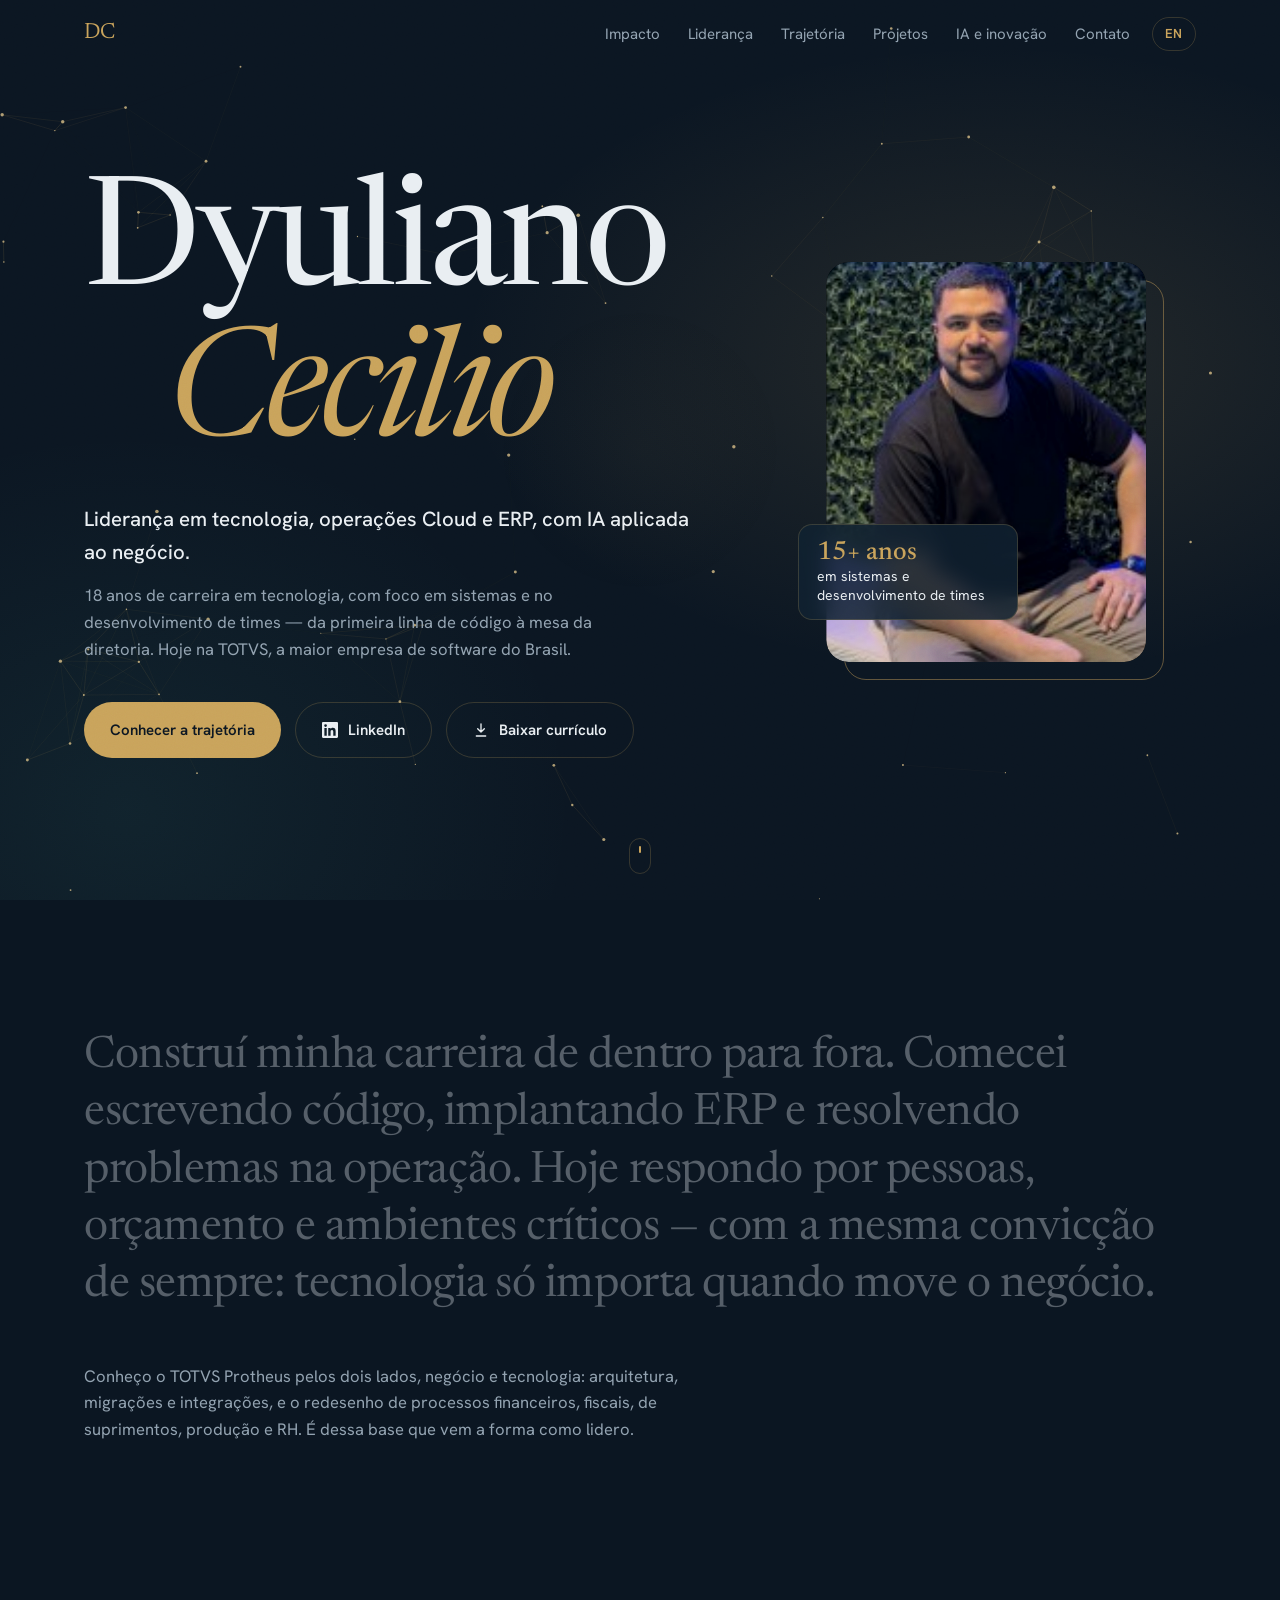
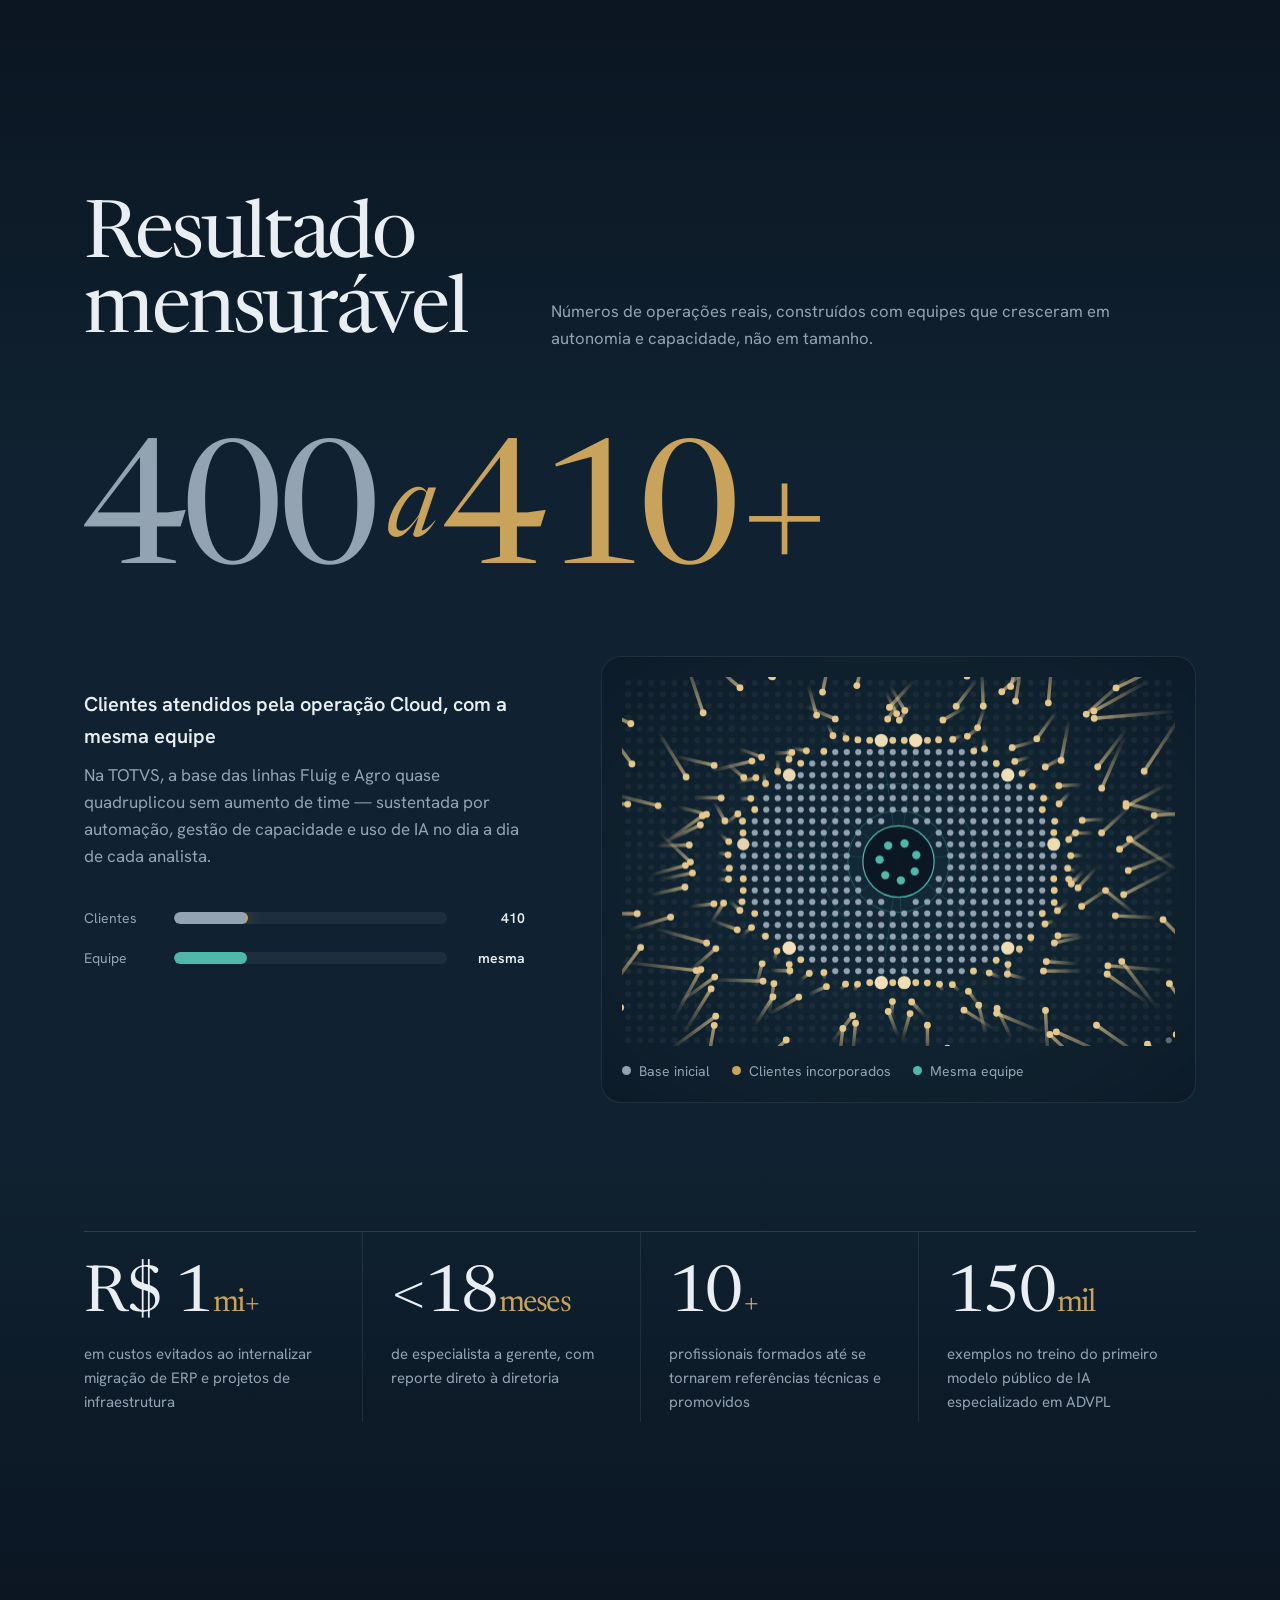
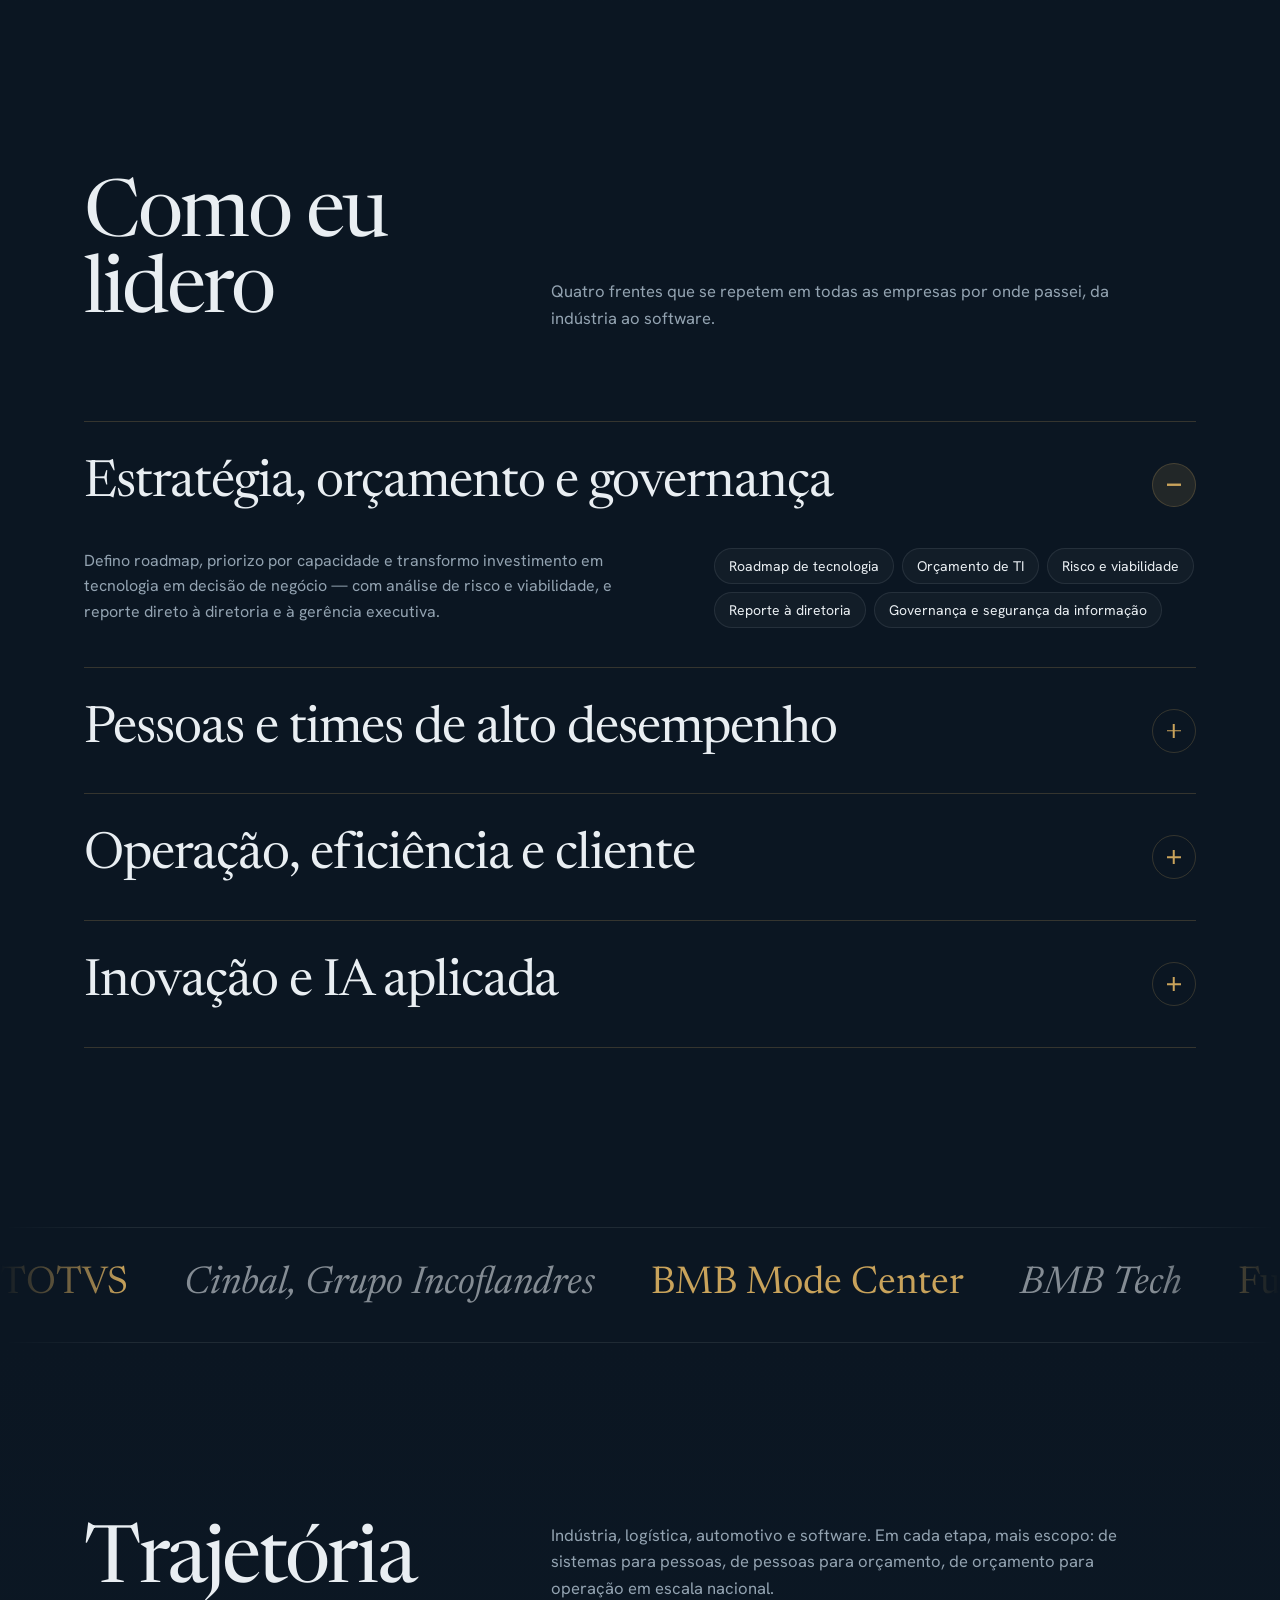
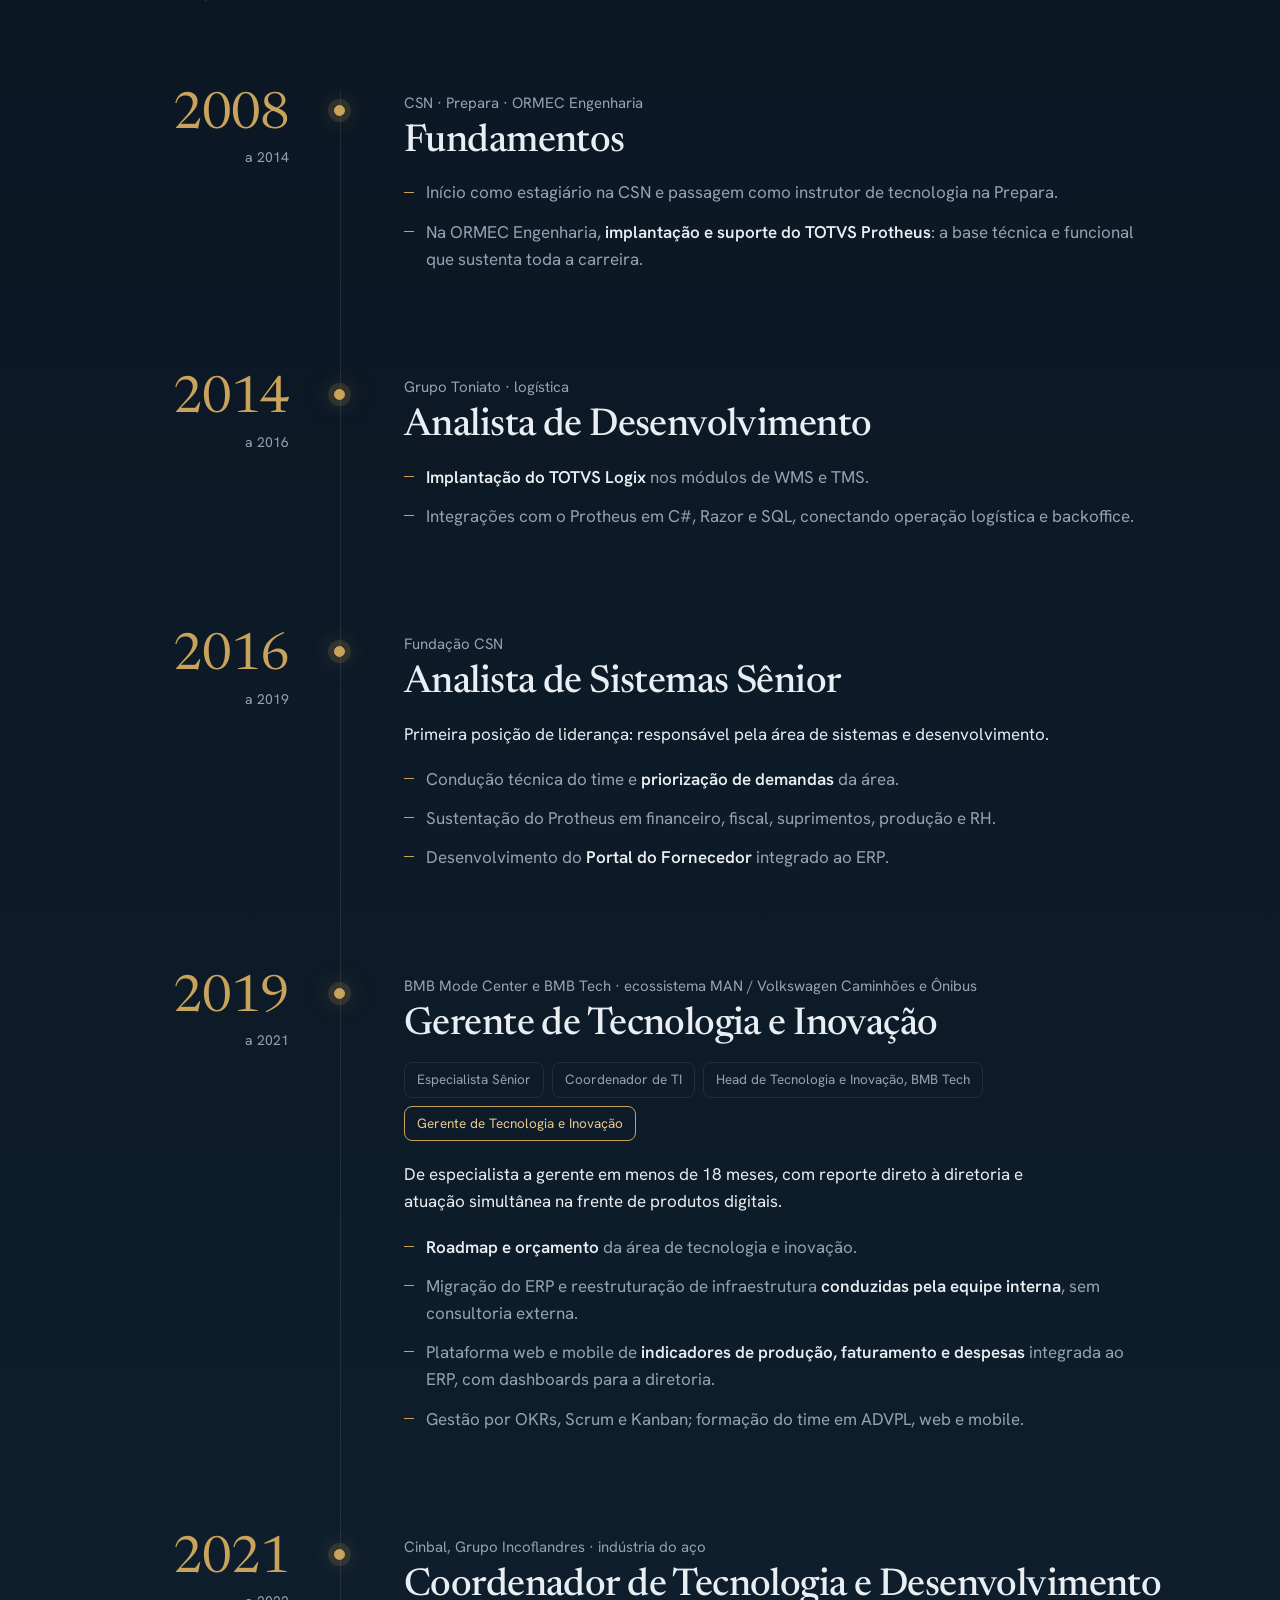
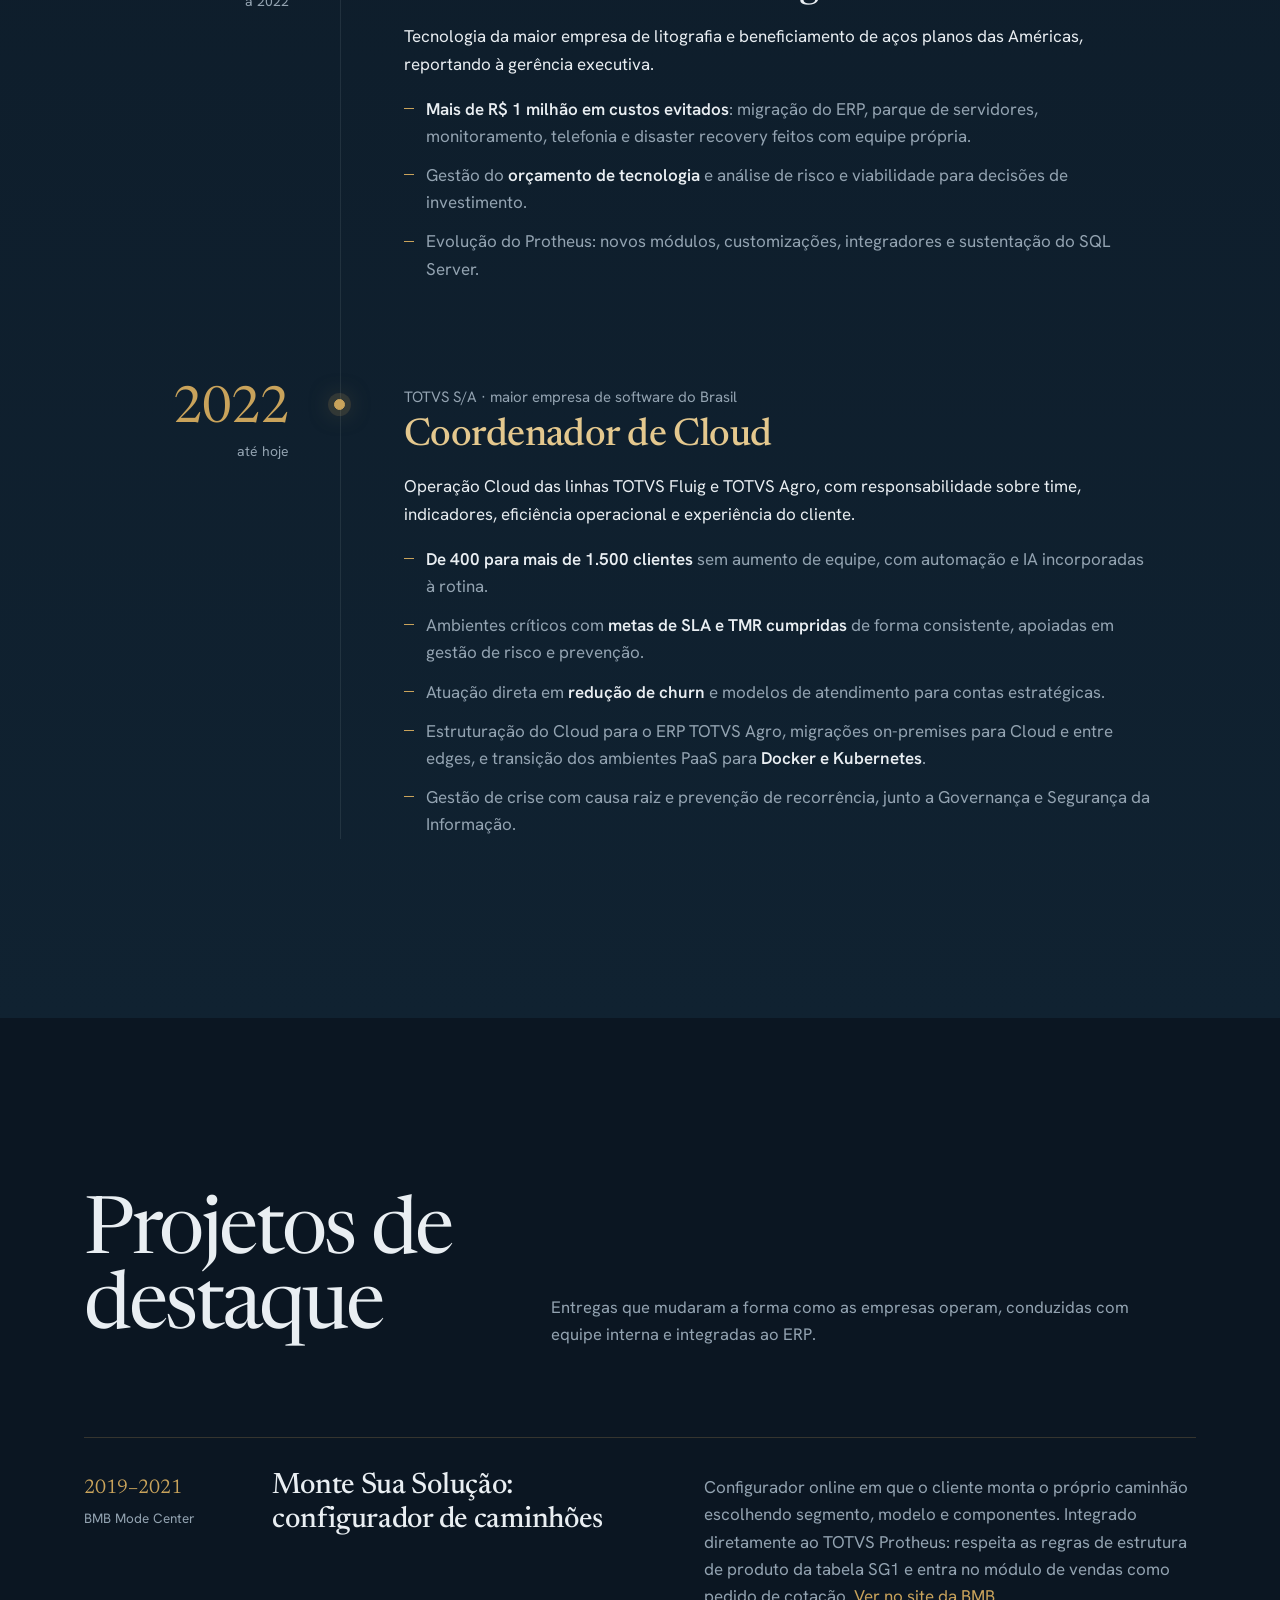
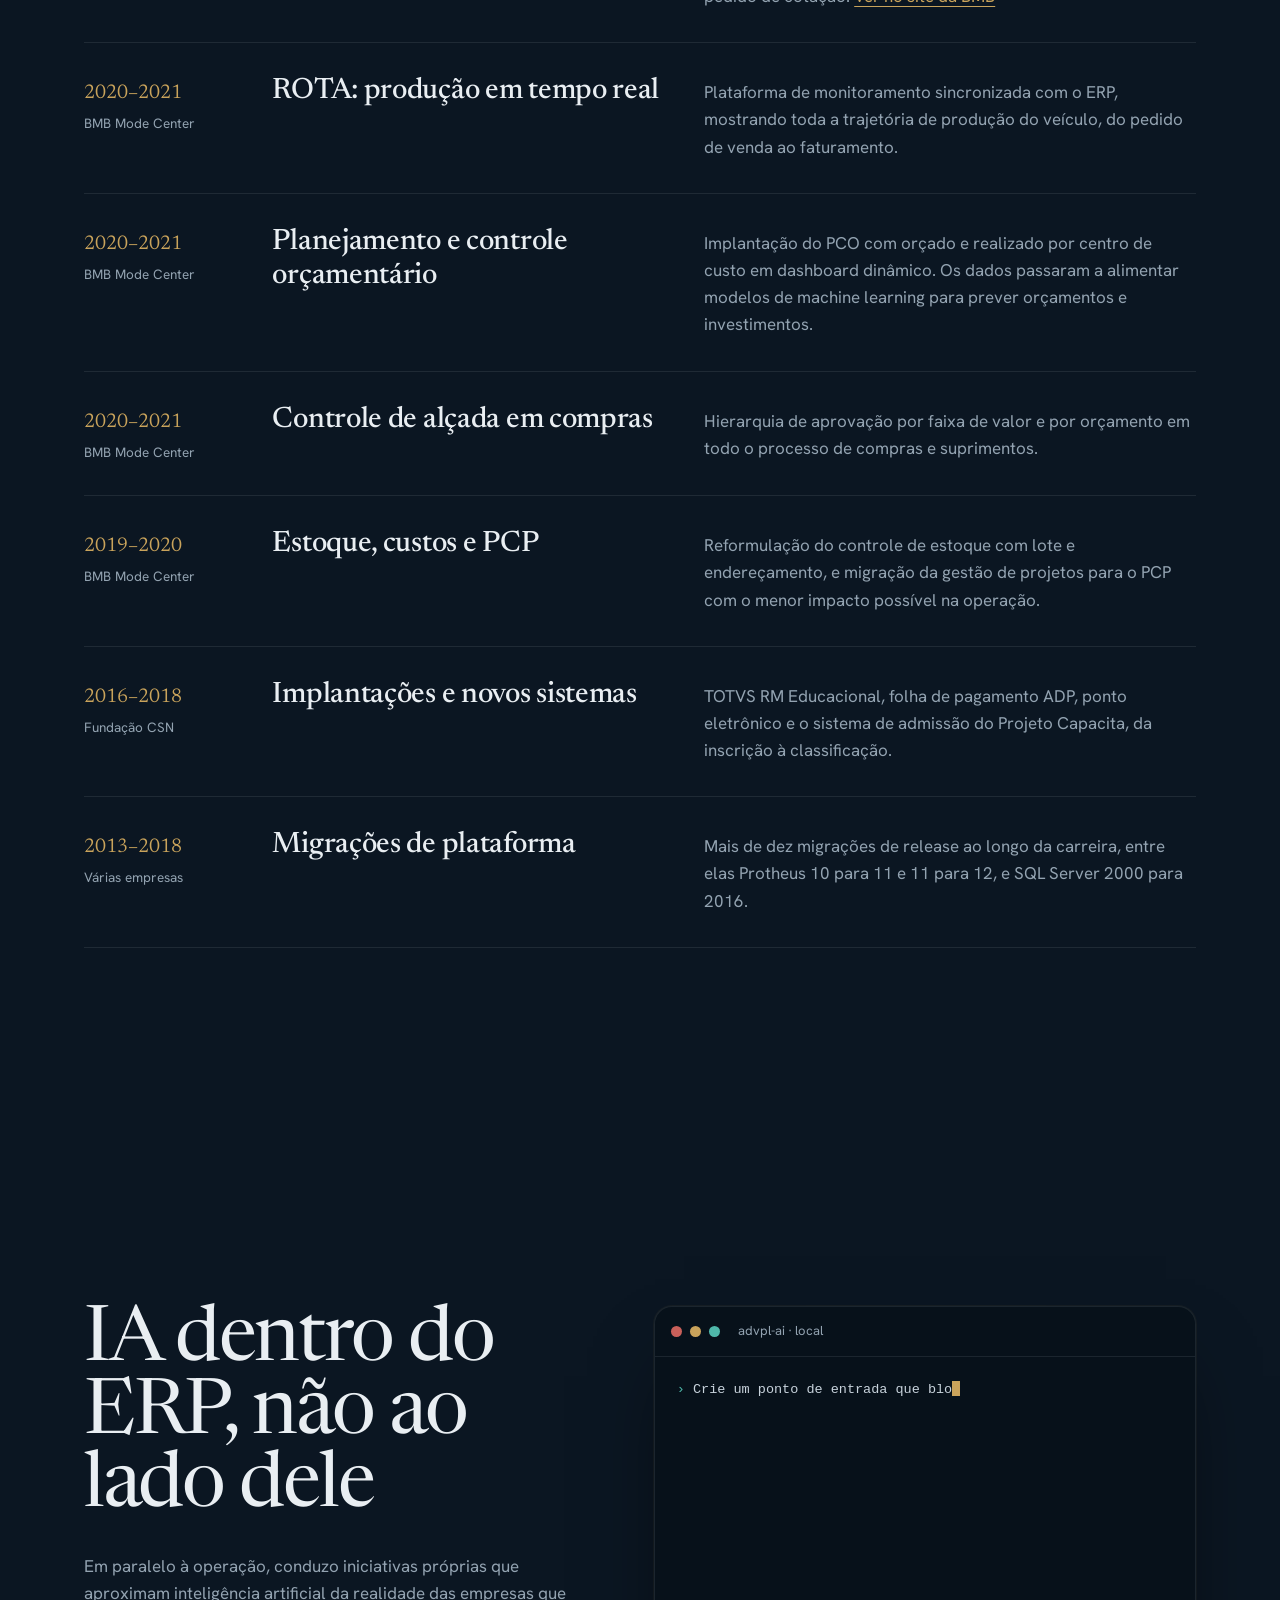
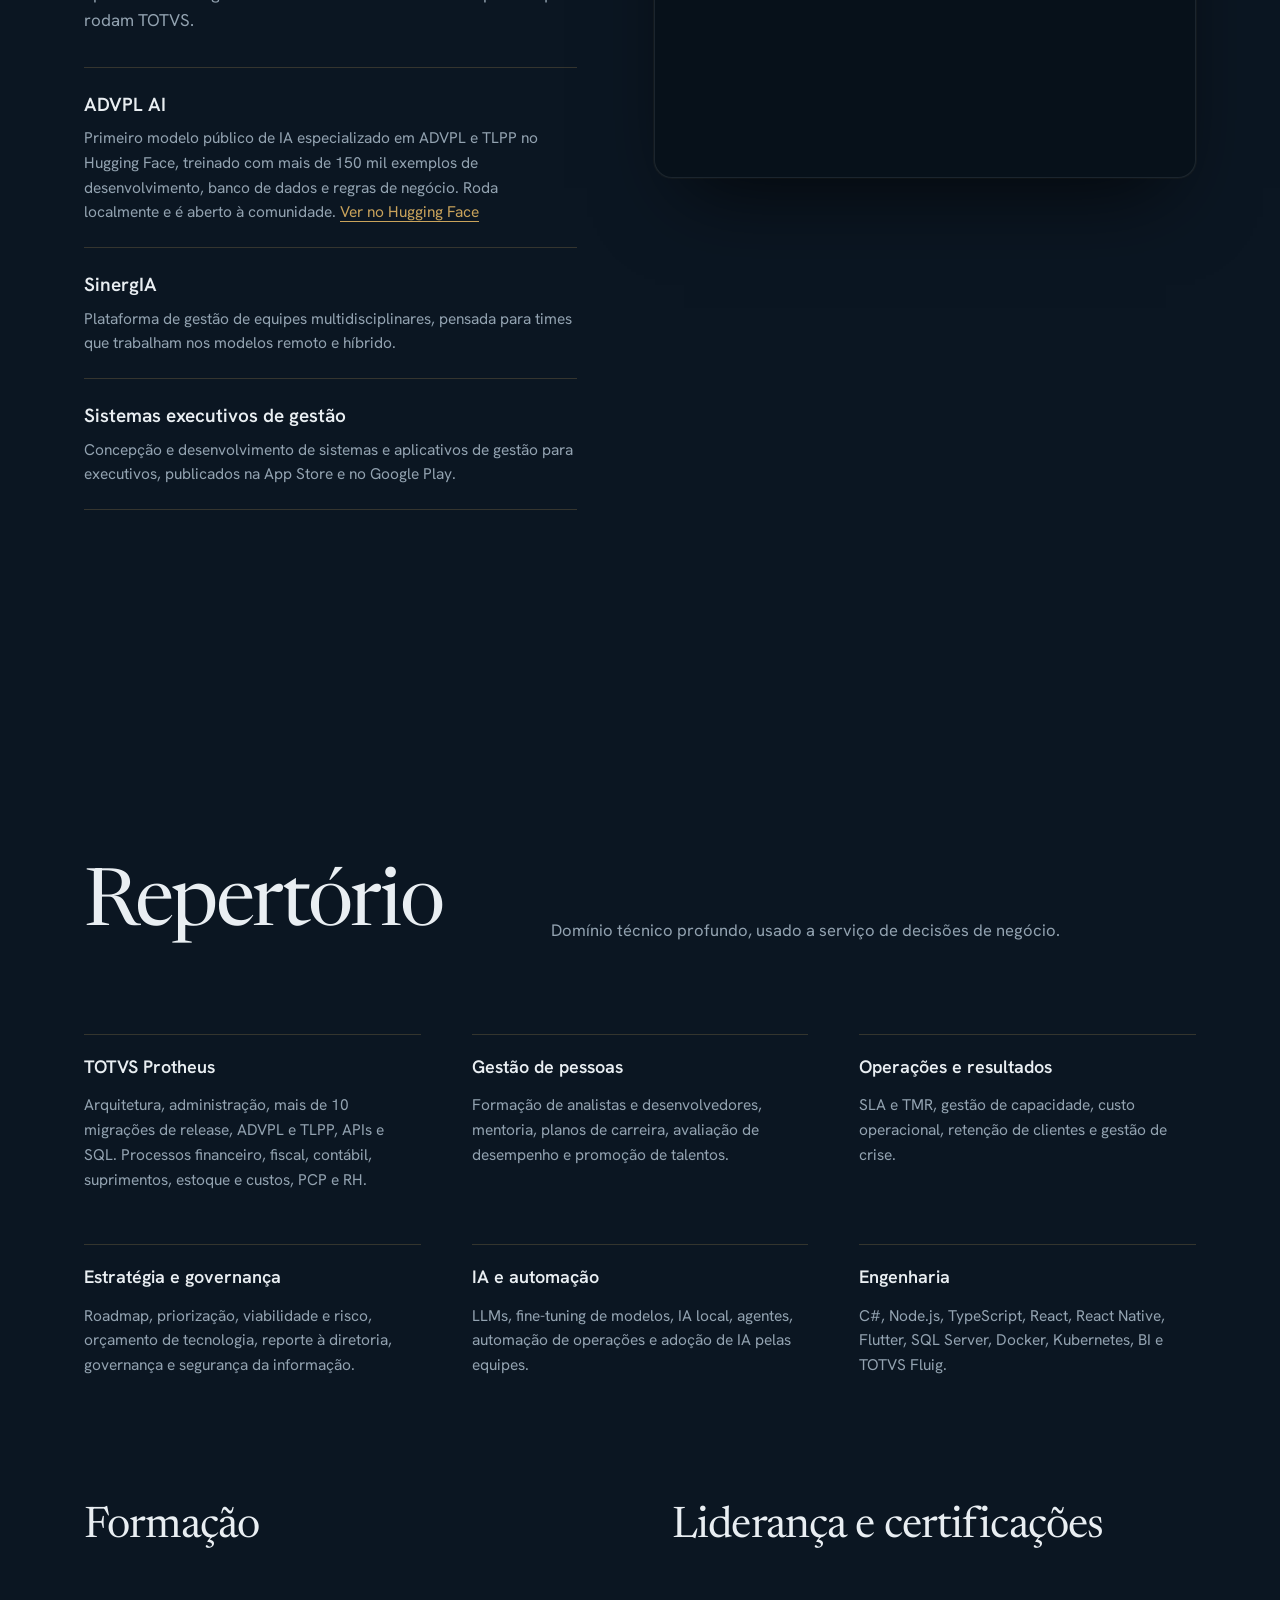
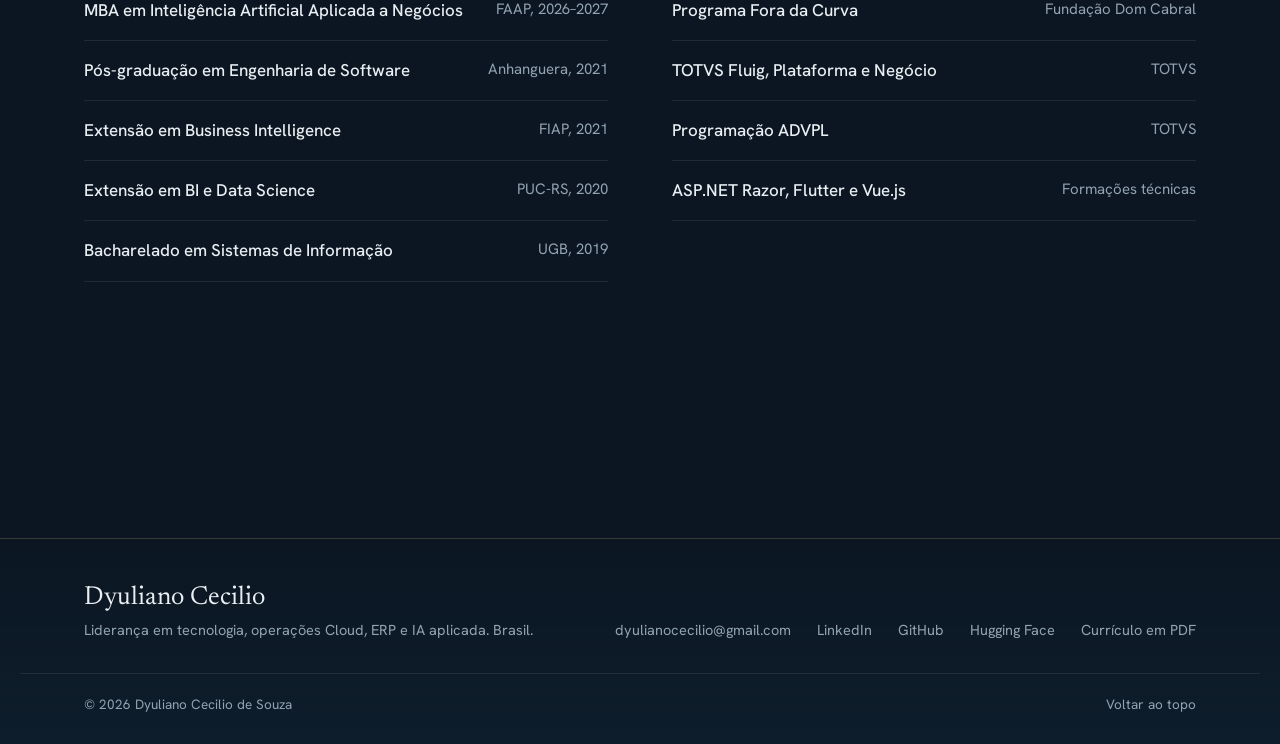
==== commit 23b82eca: "MBA em IA Aplicada a Negócios (FAAP) na formação do site e dos currículos Co-Authored-By: Claude Opu" ====
--- a/index.html
+++ b/index.html
@@ -664,6 +664,7 @@
       <div class="reveal">
         <h3>Formação</h3>
         <dl>
+          <div class="row"><dt>MBA em Inteligência Artificial Aplicada a Negócios</dt><dd>FAAP, 2026–2027</dd></div>
           <div class="row"><dt>Pós-graduação em Engenharia de Software</dt><dd>Anhanguera, 2021</dd></div>
           <div class="row"><dt>Extensão em Business Intelligence</dt><dd>FIAP, 2021</dd></div>
           <div class="row"><dt>Extensão em BI e Data Science</dt><dd>PUC-RS, 2020</dd></div>
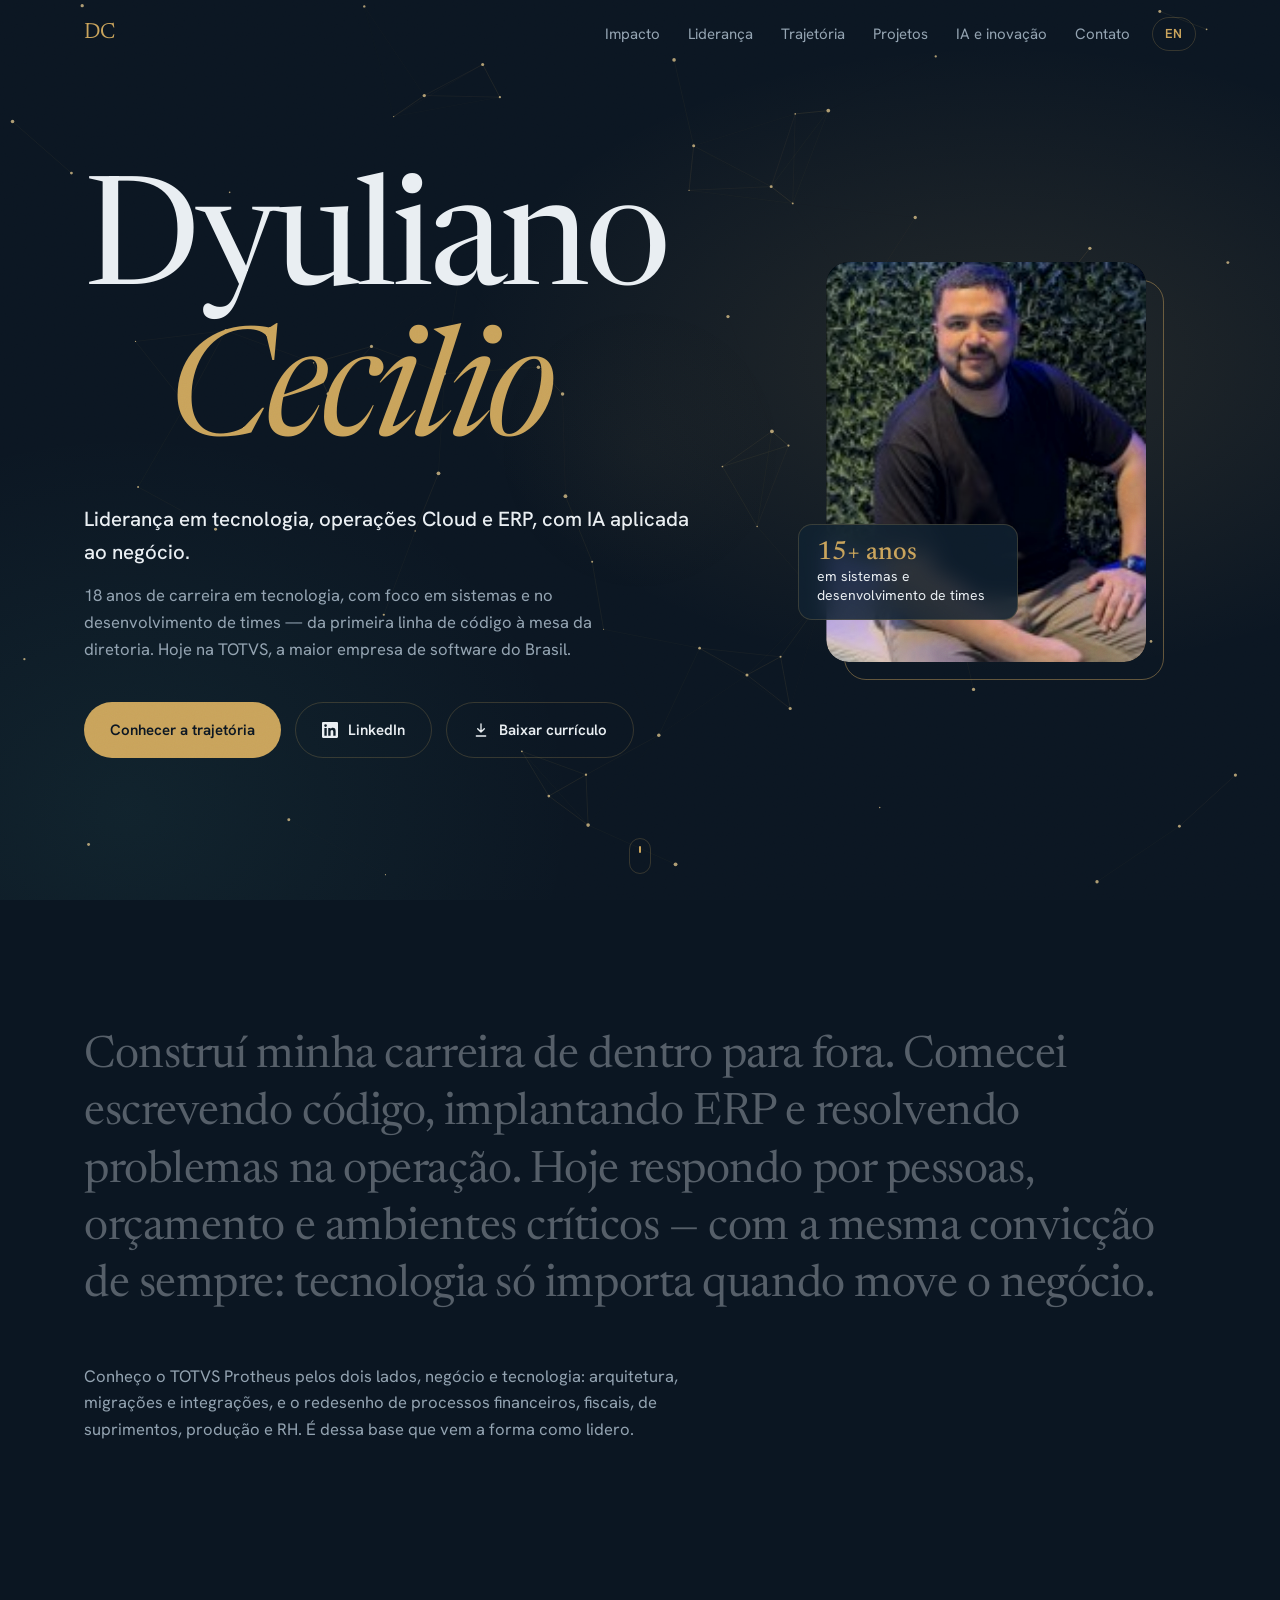
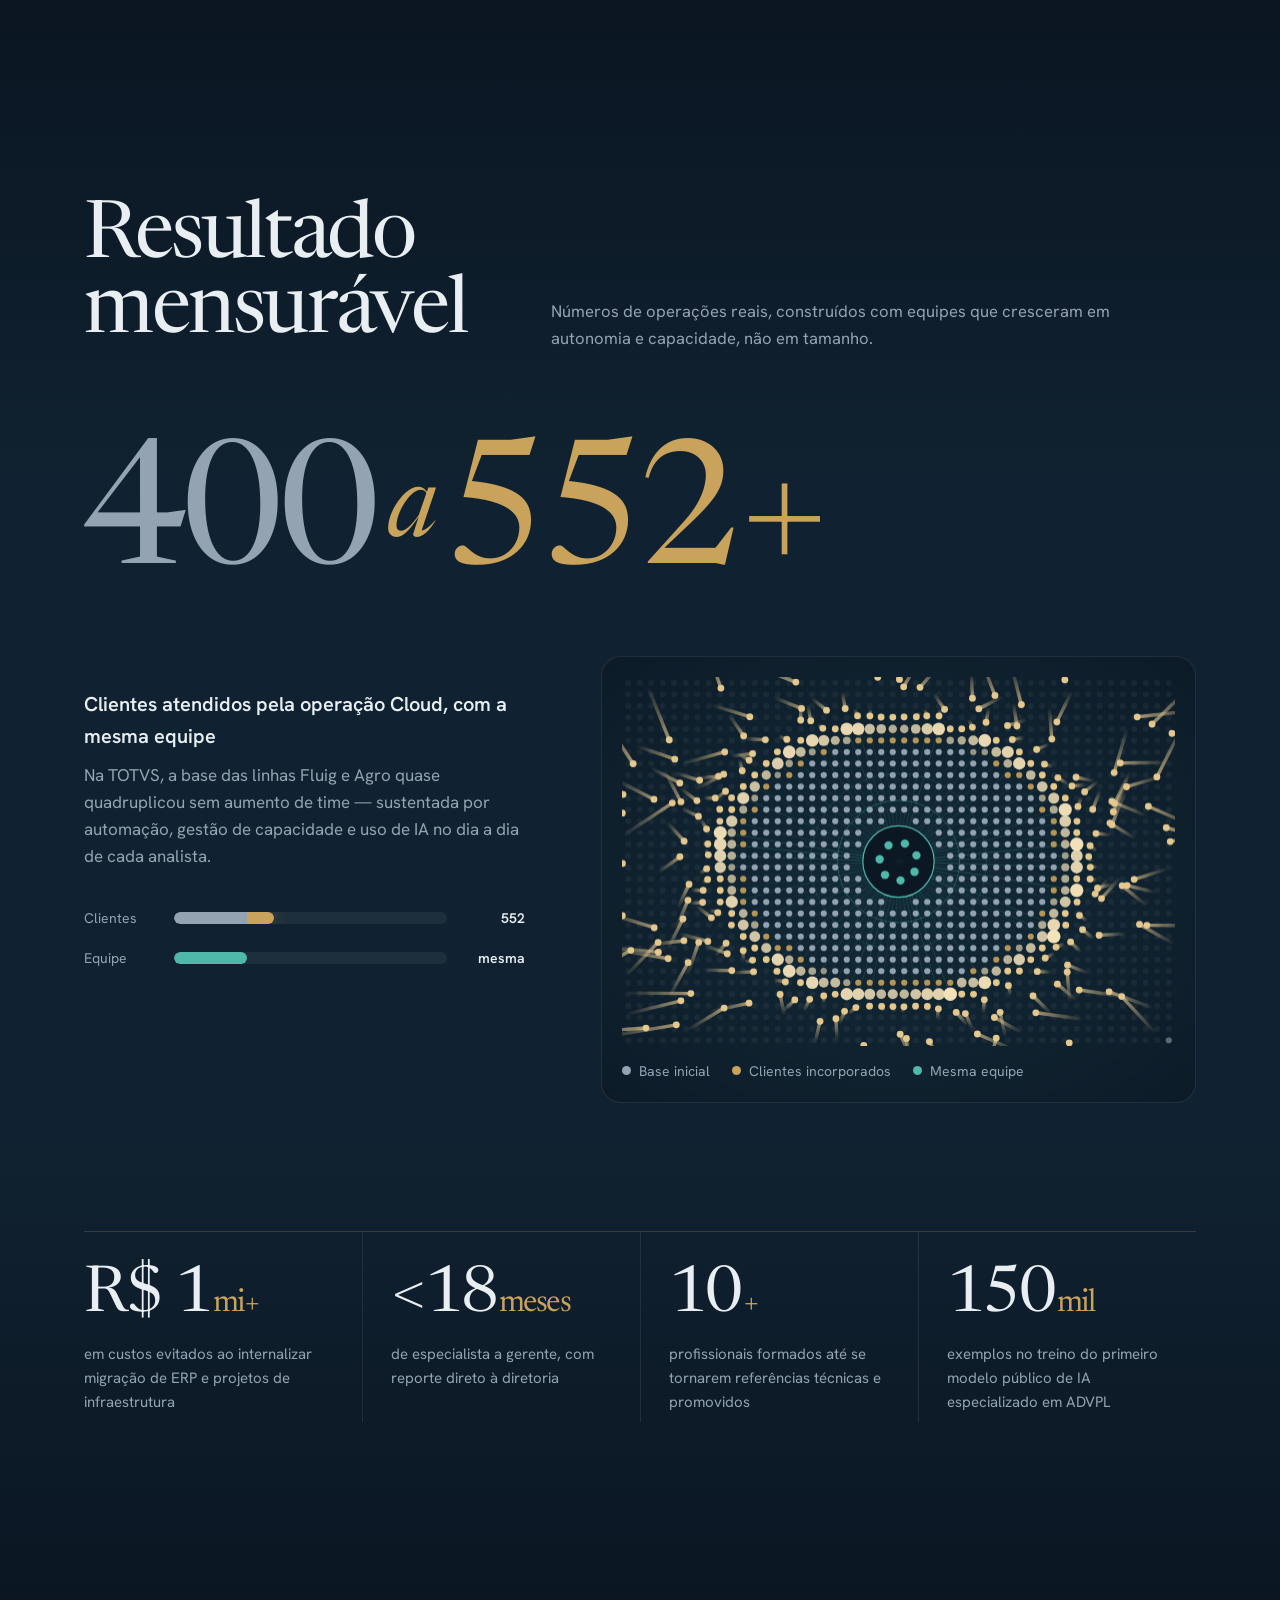
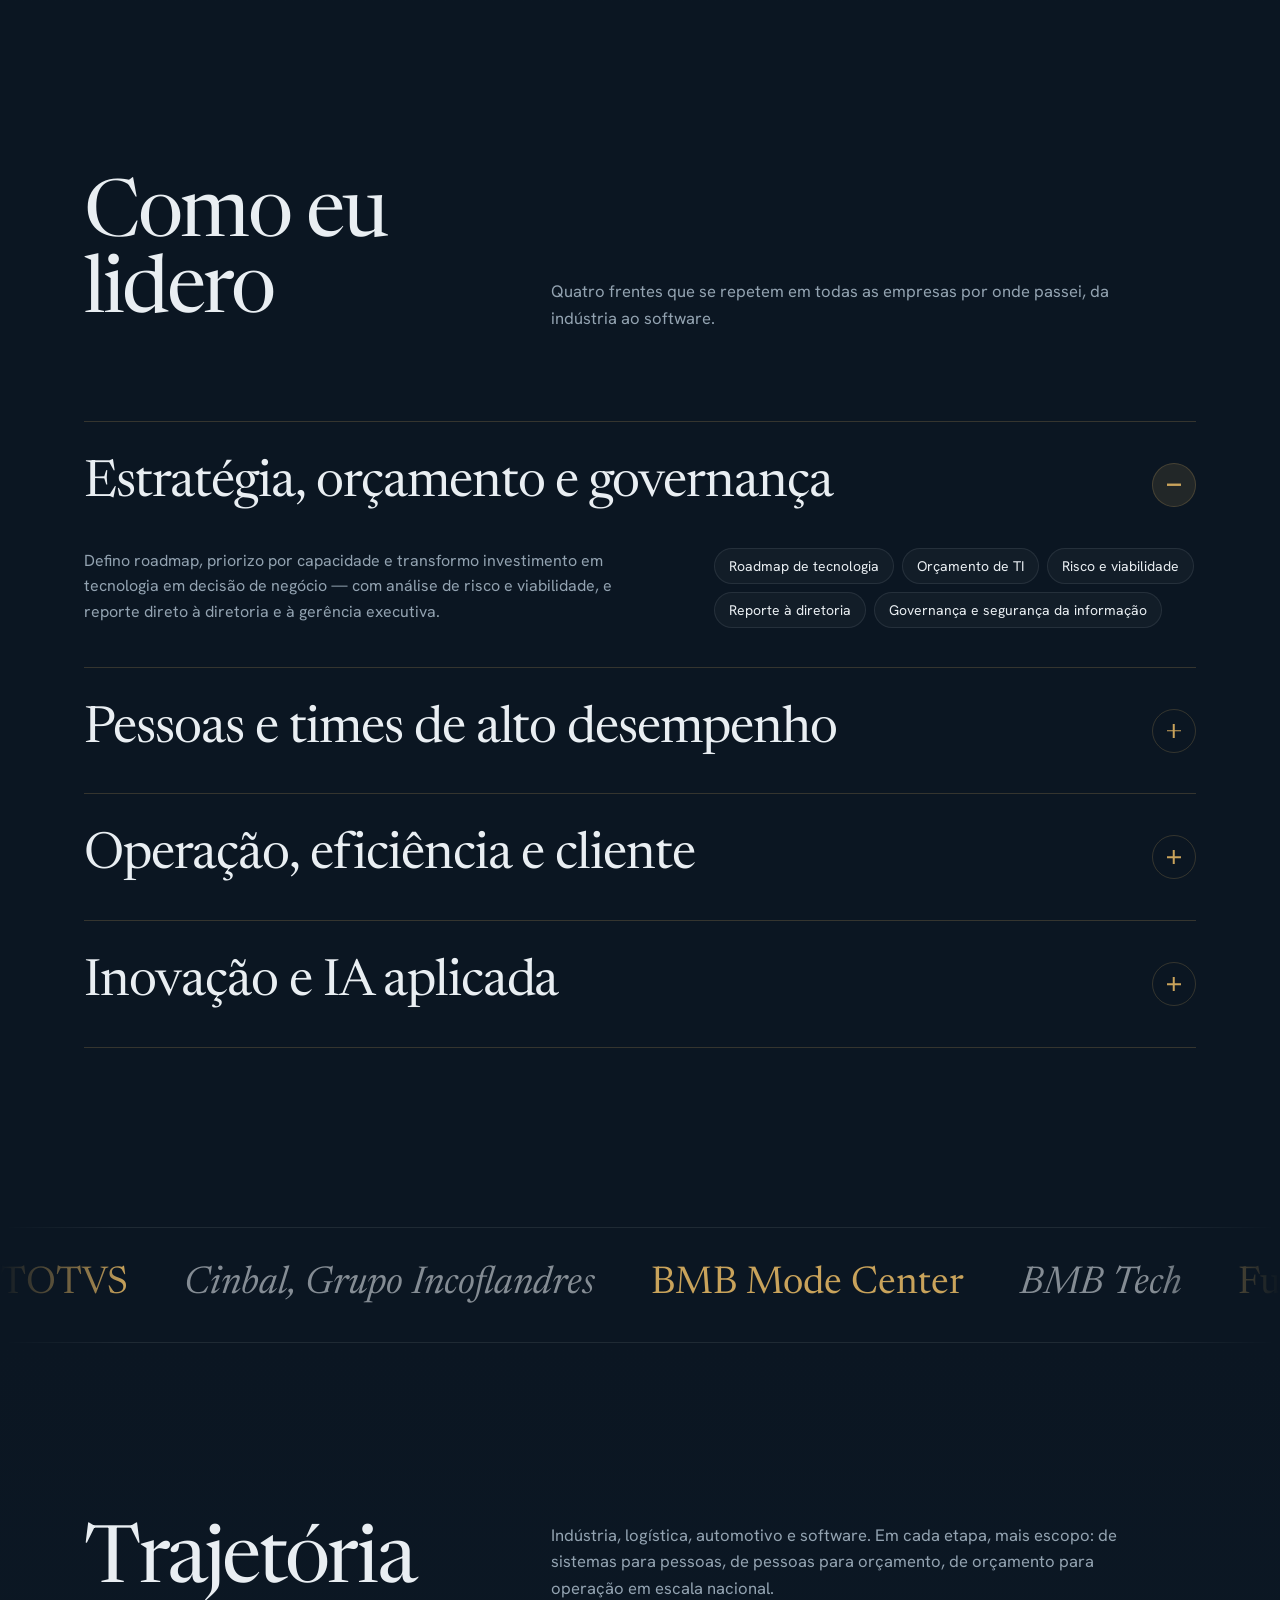
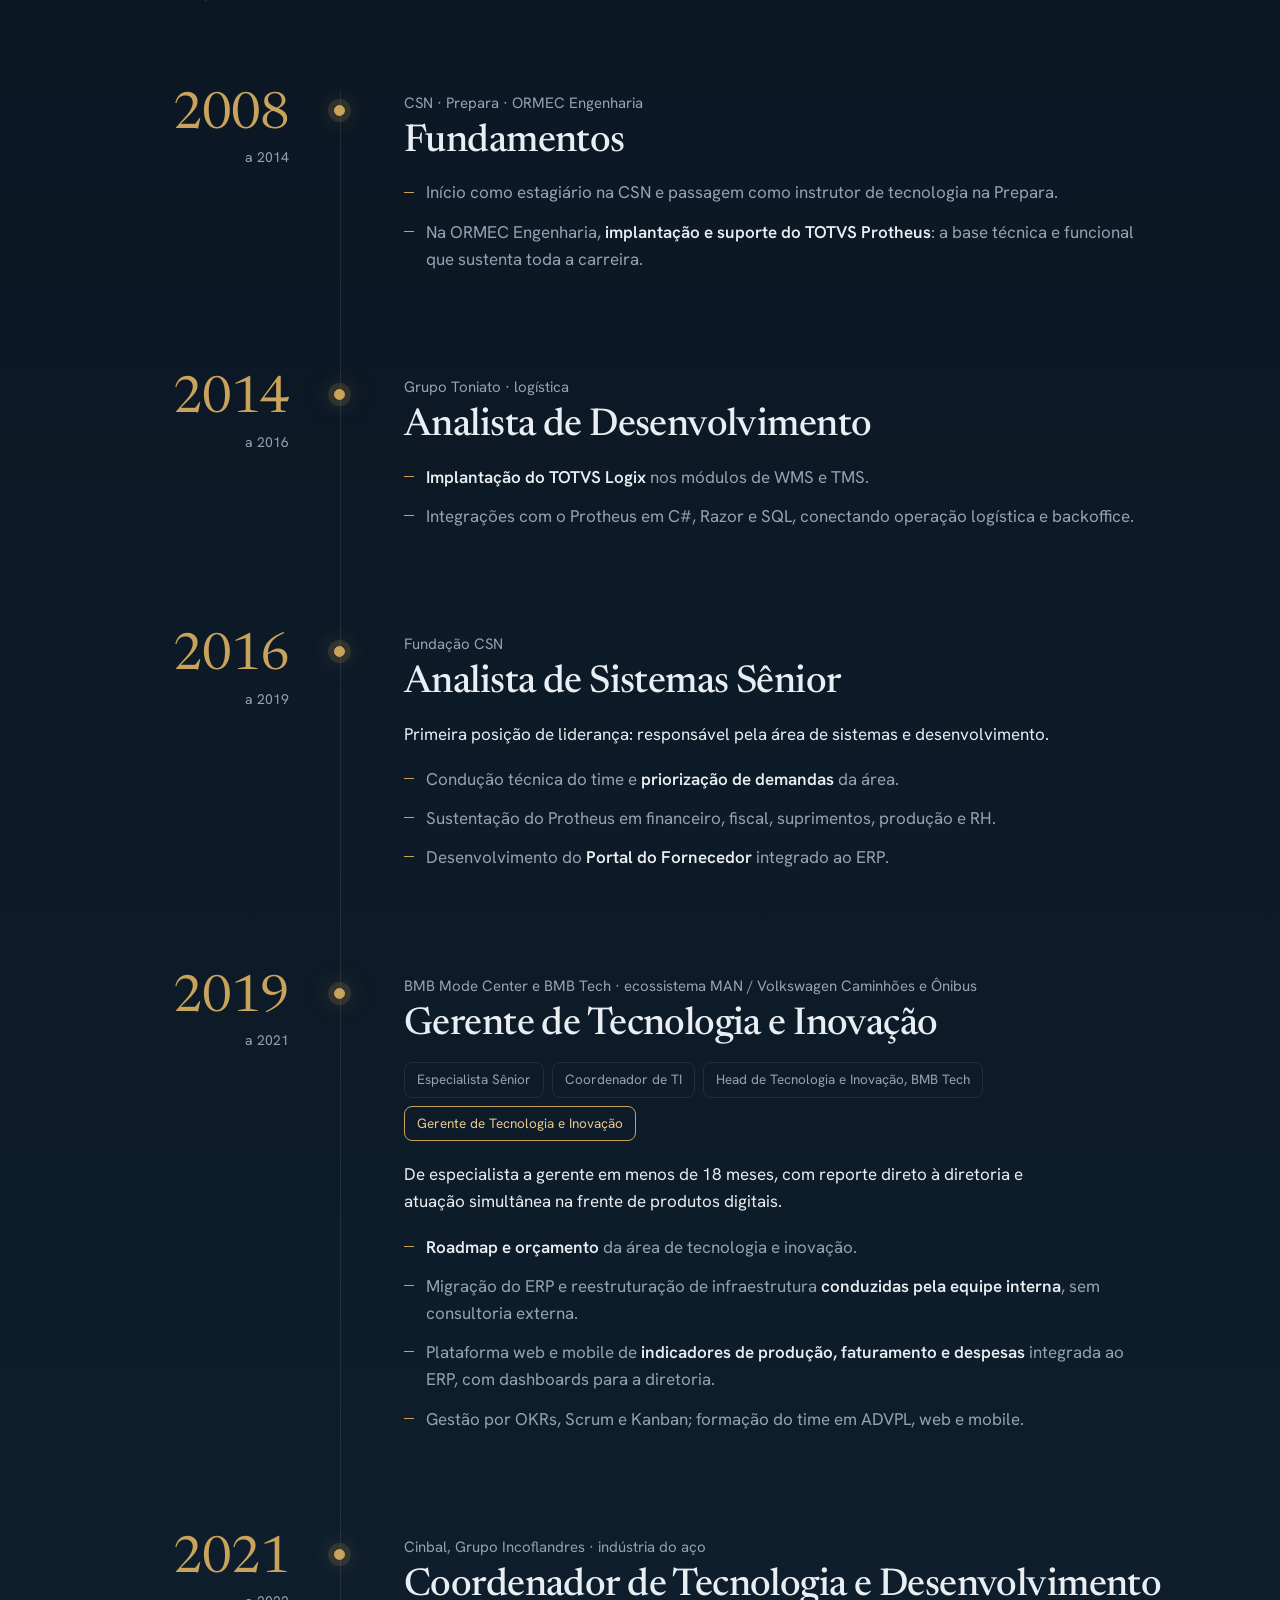
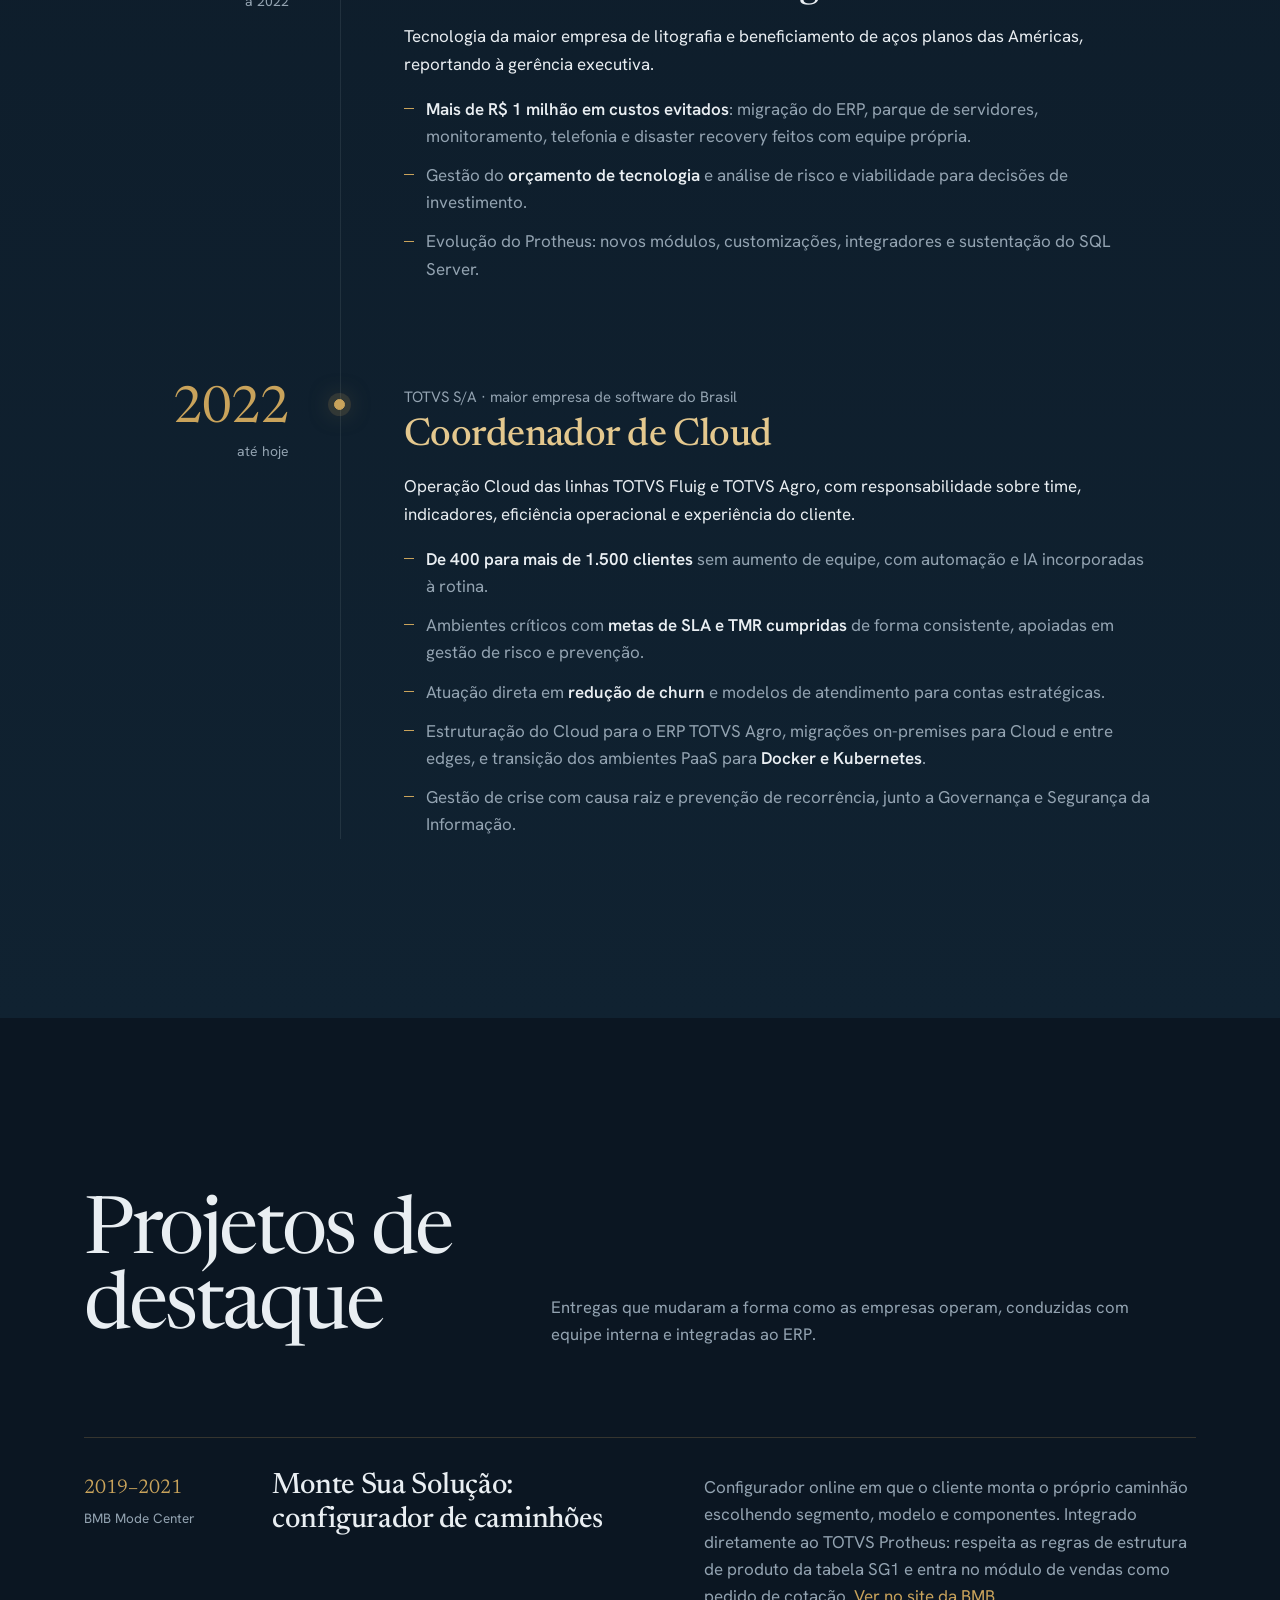
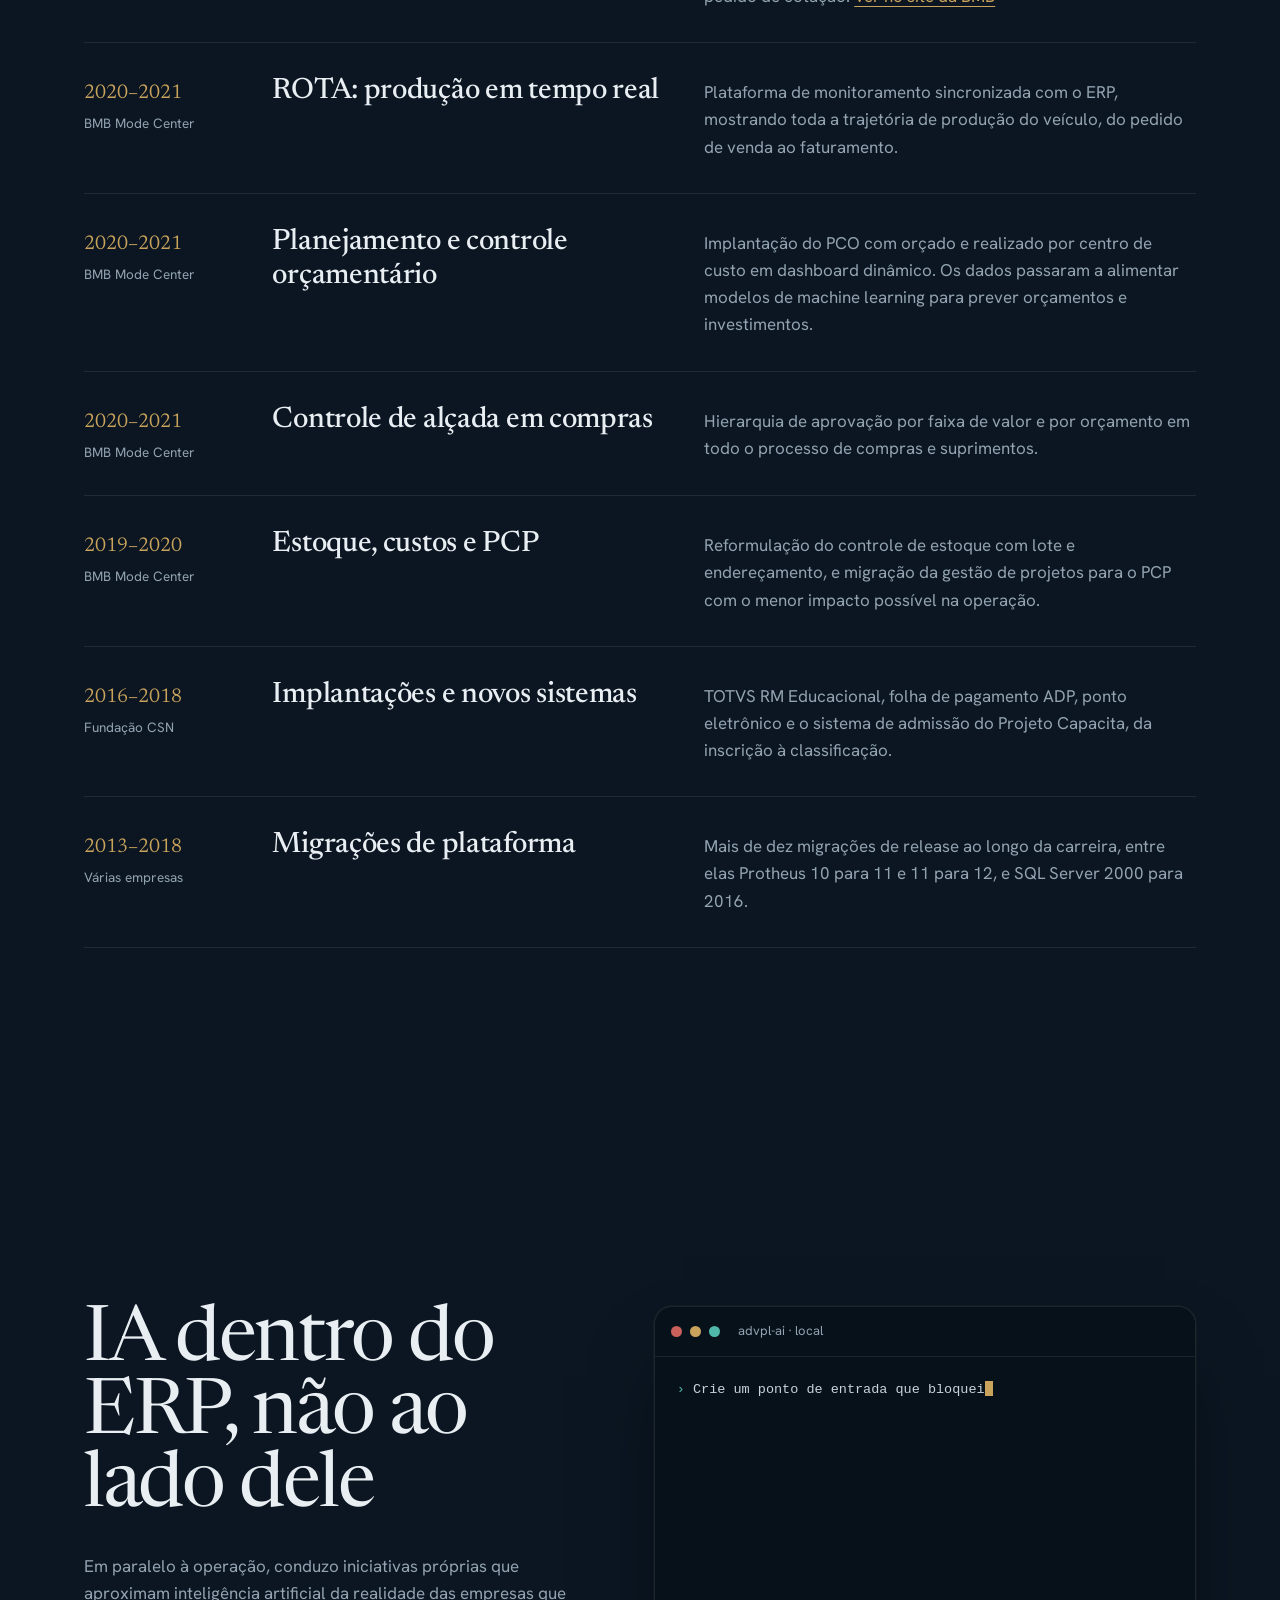
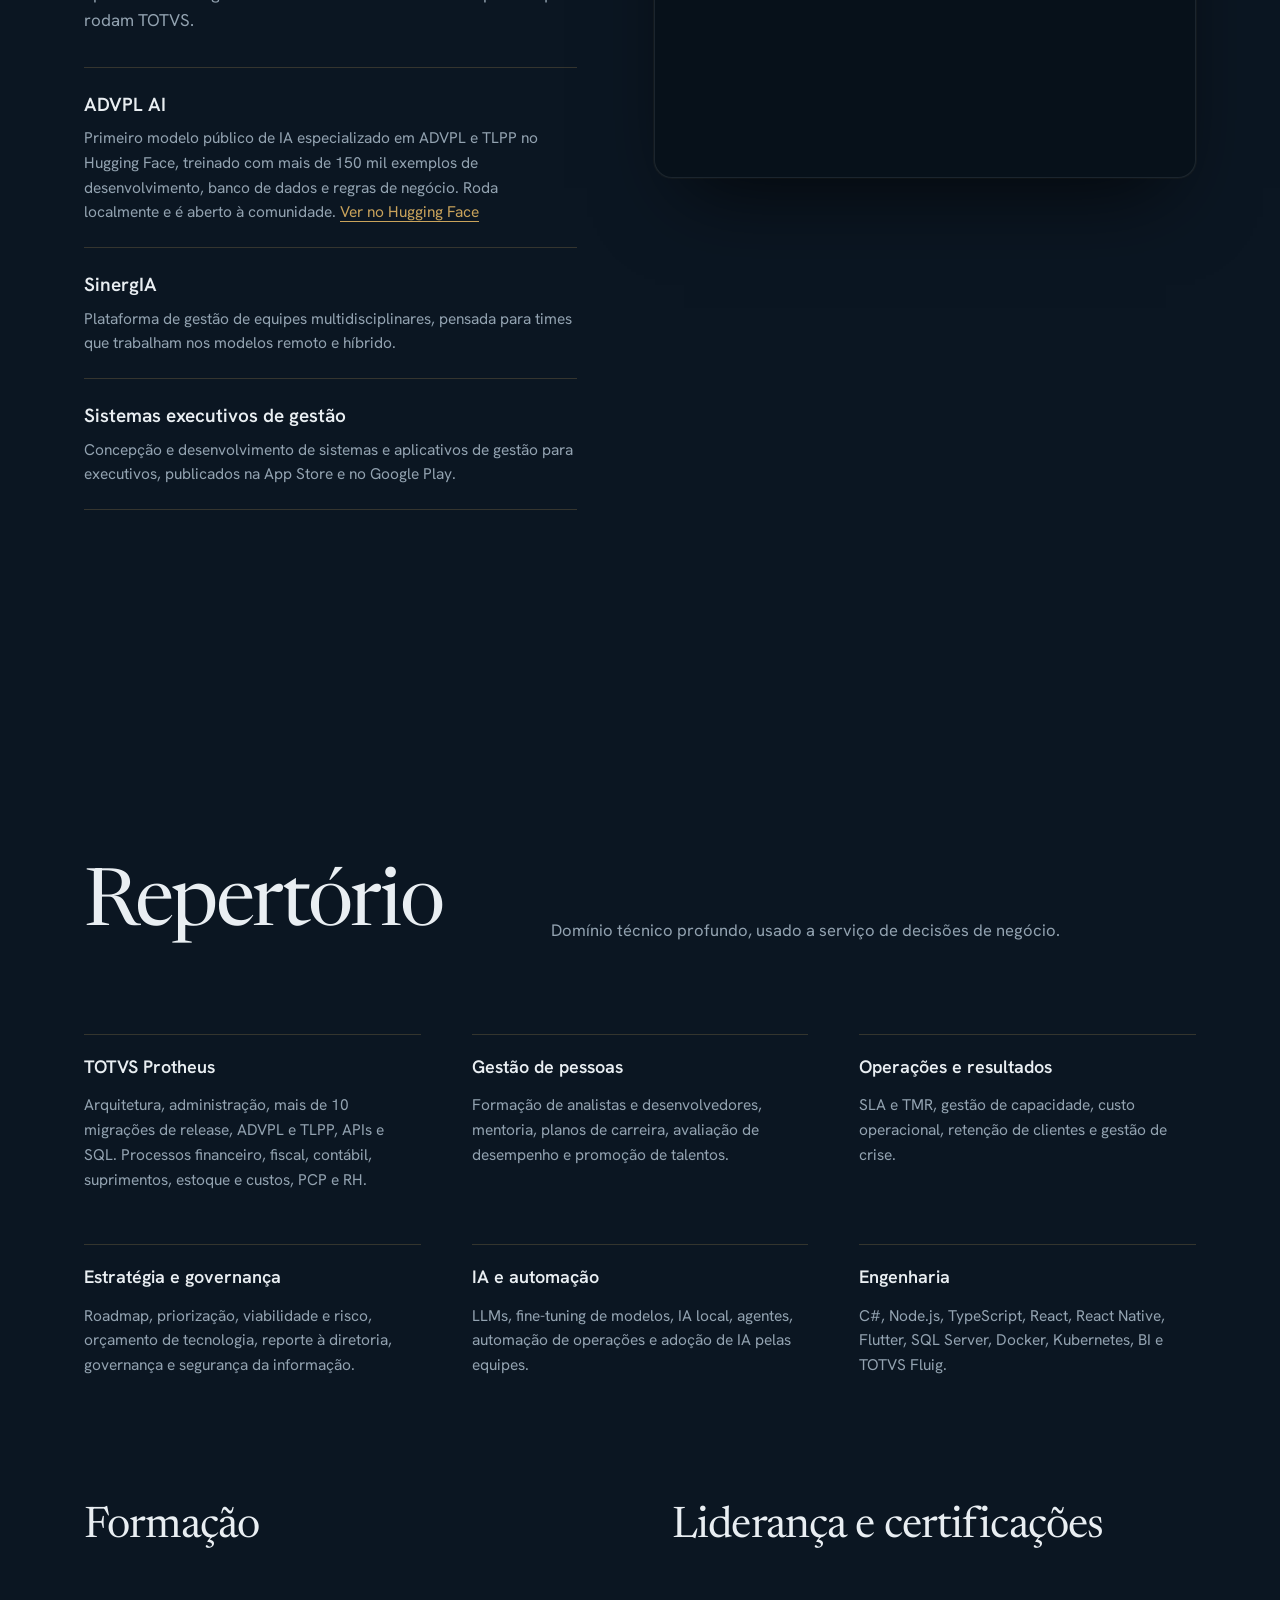
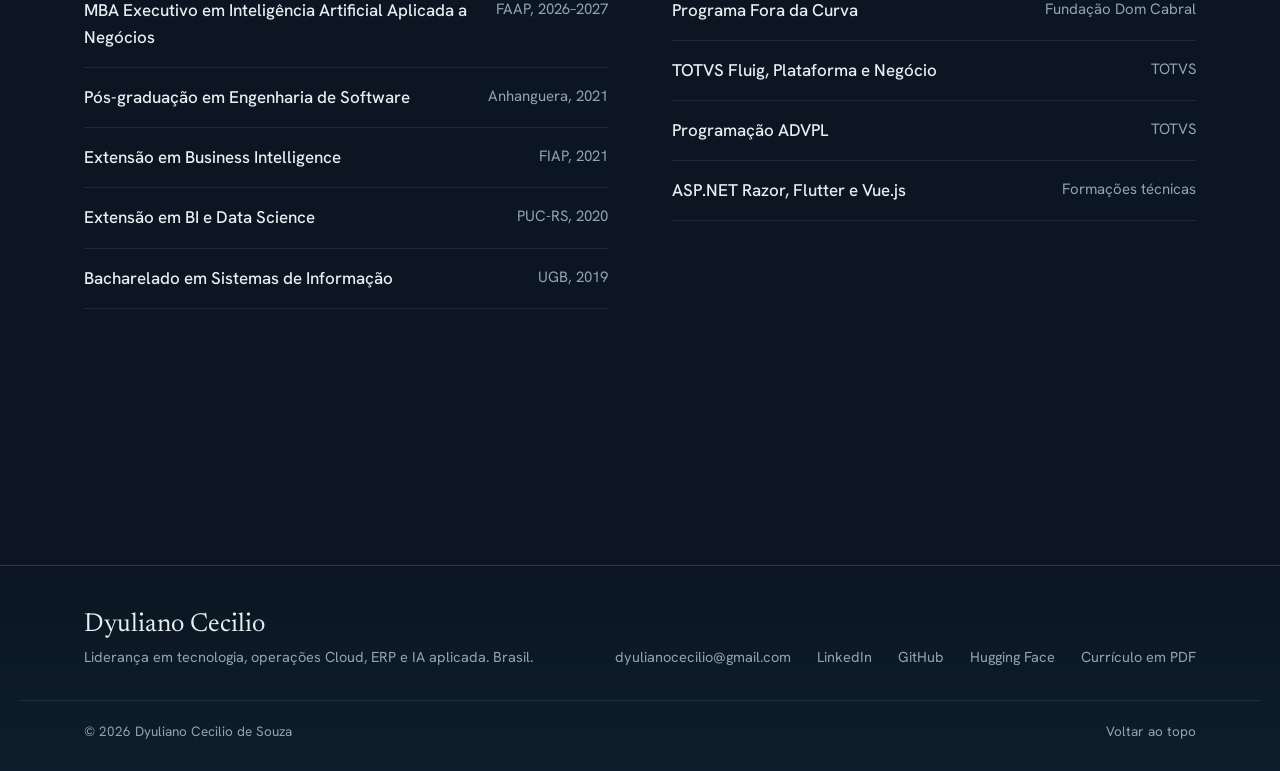
==== commit 163e0c9a: "MBA Executivo em IA Aplicada a Negócios (FAAP) no site e nos currículos Co-Authored-By: Claude Opus " ====
--- a/index.html
+++ b/index.html
@@ -664,7 +664,7 @@
       <div class="reveal">
         <h3>Formação</h3>
         <dl>
-          <div class="row"><dt>MBA em Inteligência Artificial Aplicada a Negócios</dt><dd>FAAP, 2026–2027</dd></div>
+          <div class="row"><dt>MBA Executivo em Inteligência Artificial Aplicada a Negócios</dt><dd>FAAP, 2026–2027</dd></div>
           <div class="row"><dt>Pós-graduação em Engenharia de Software</dt><dd>Anhanguera, 2021</dd></div>
           <div class="row"><dt>Extensão em Business Intelligence</dt><dd>FIAP, 2021</dd></div>
           <div class="row"><dt>Extensão em BI e Data Science</dt><dd>PUC-RS, 2020</dd></div>
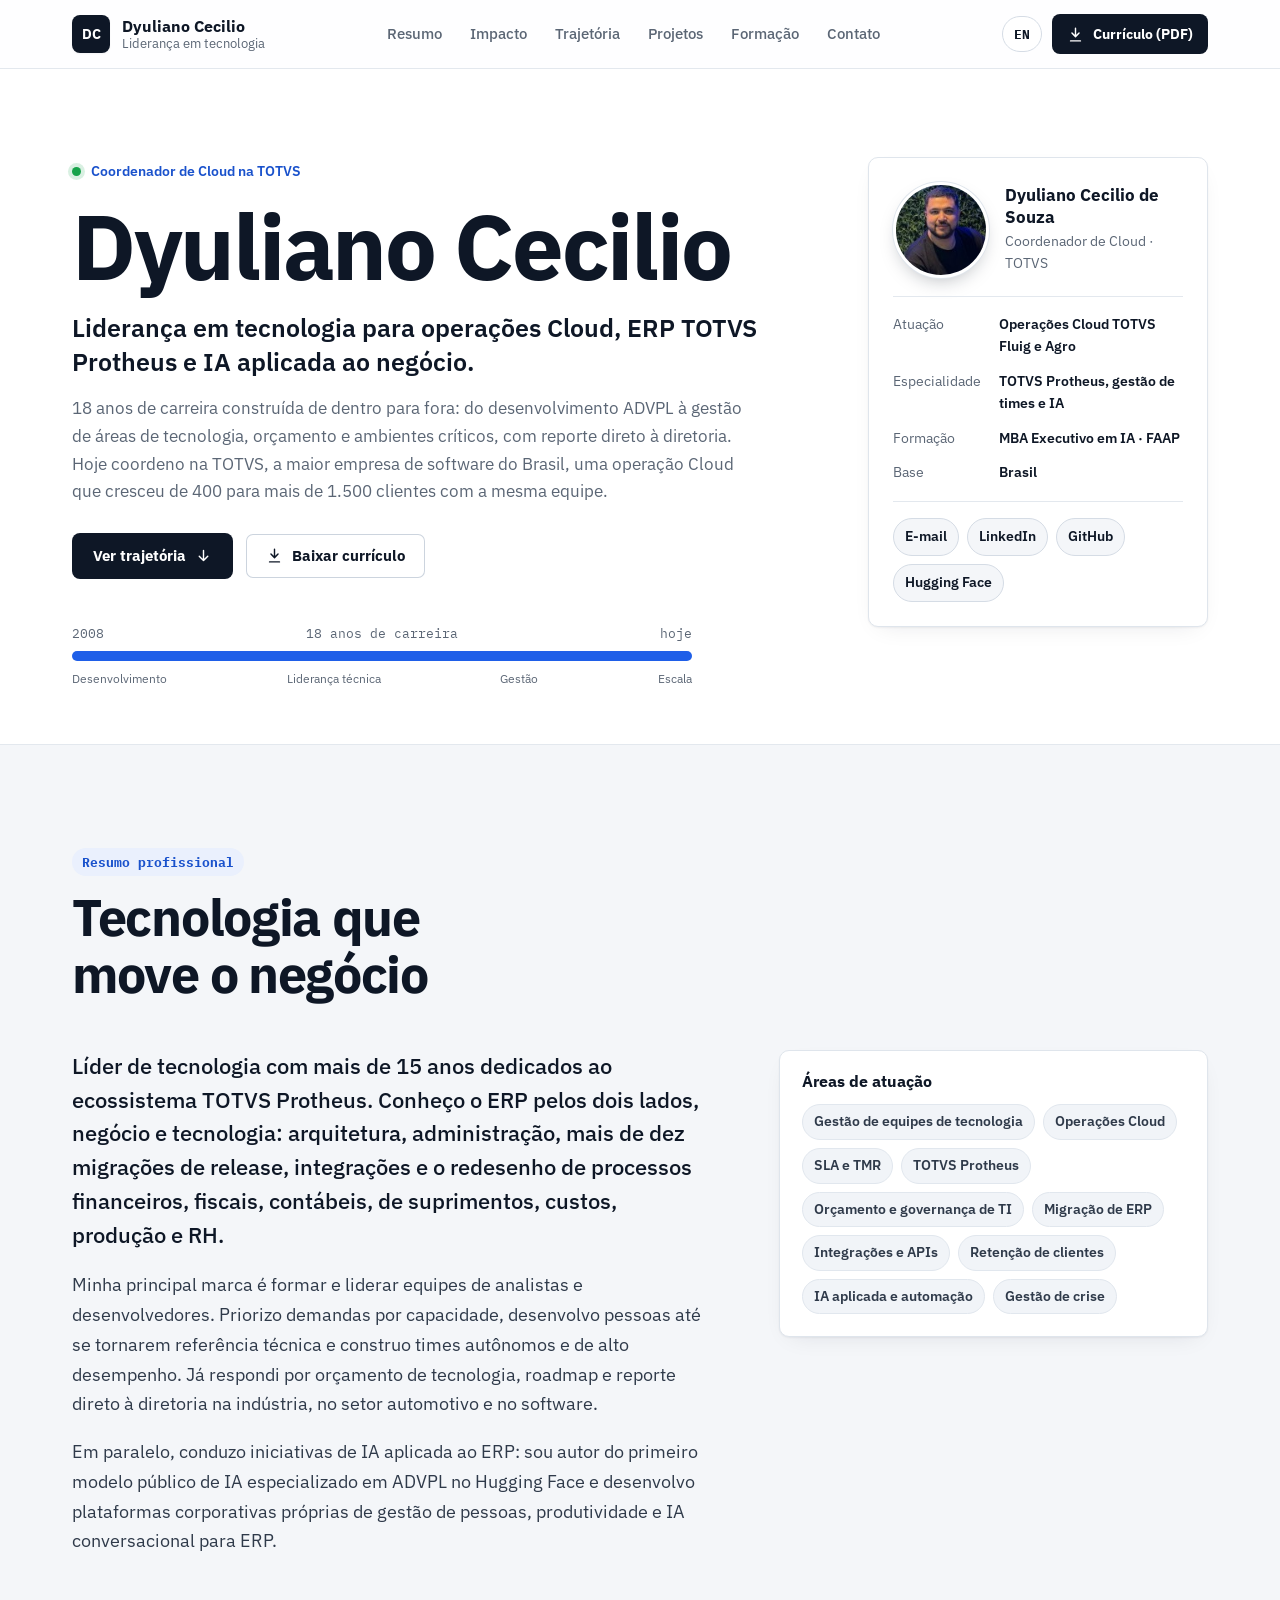
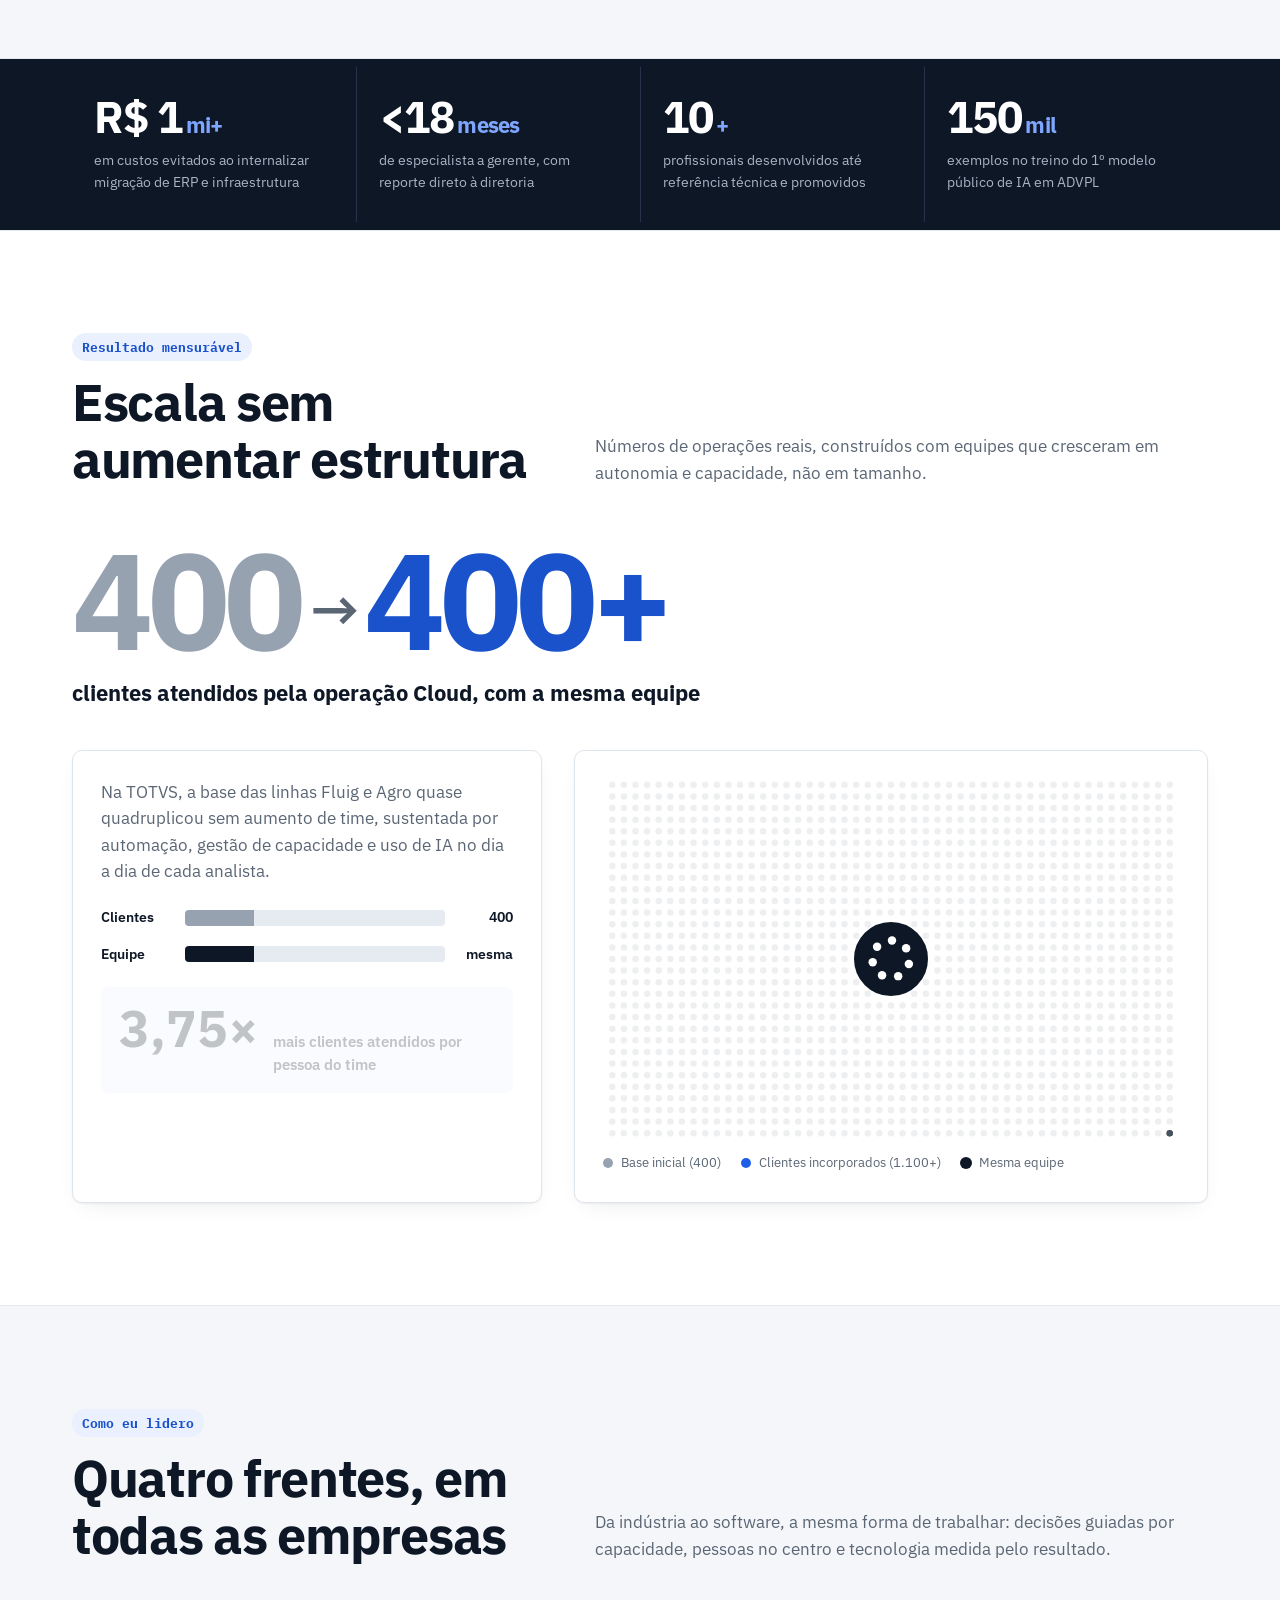
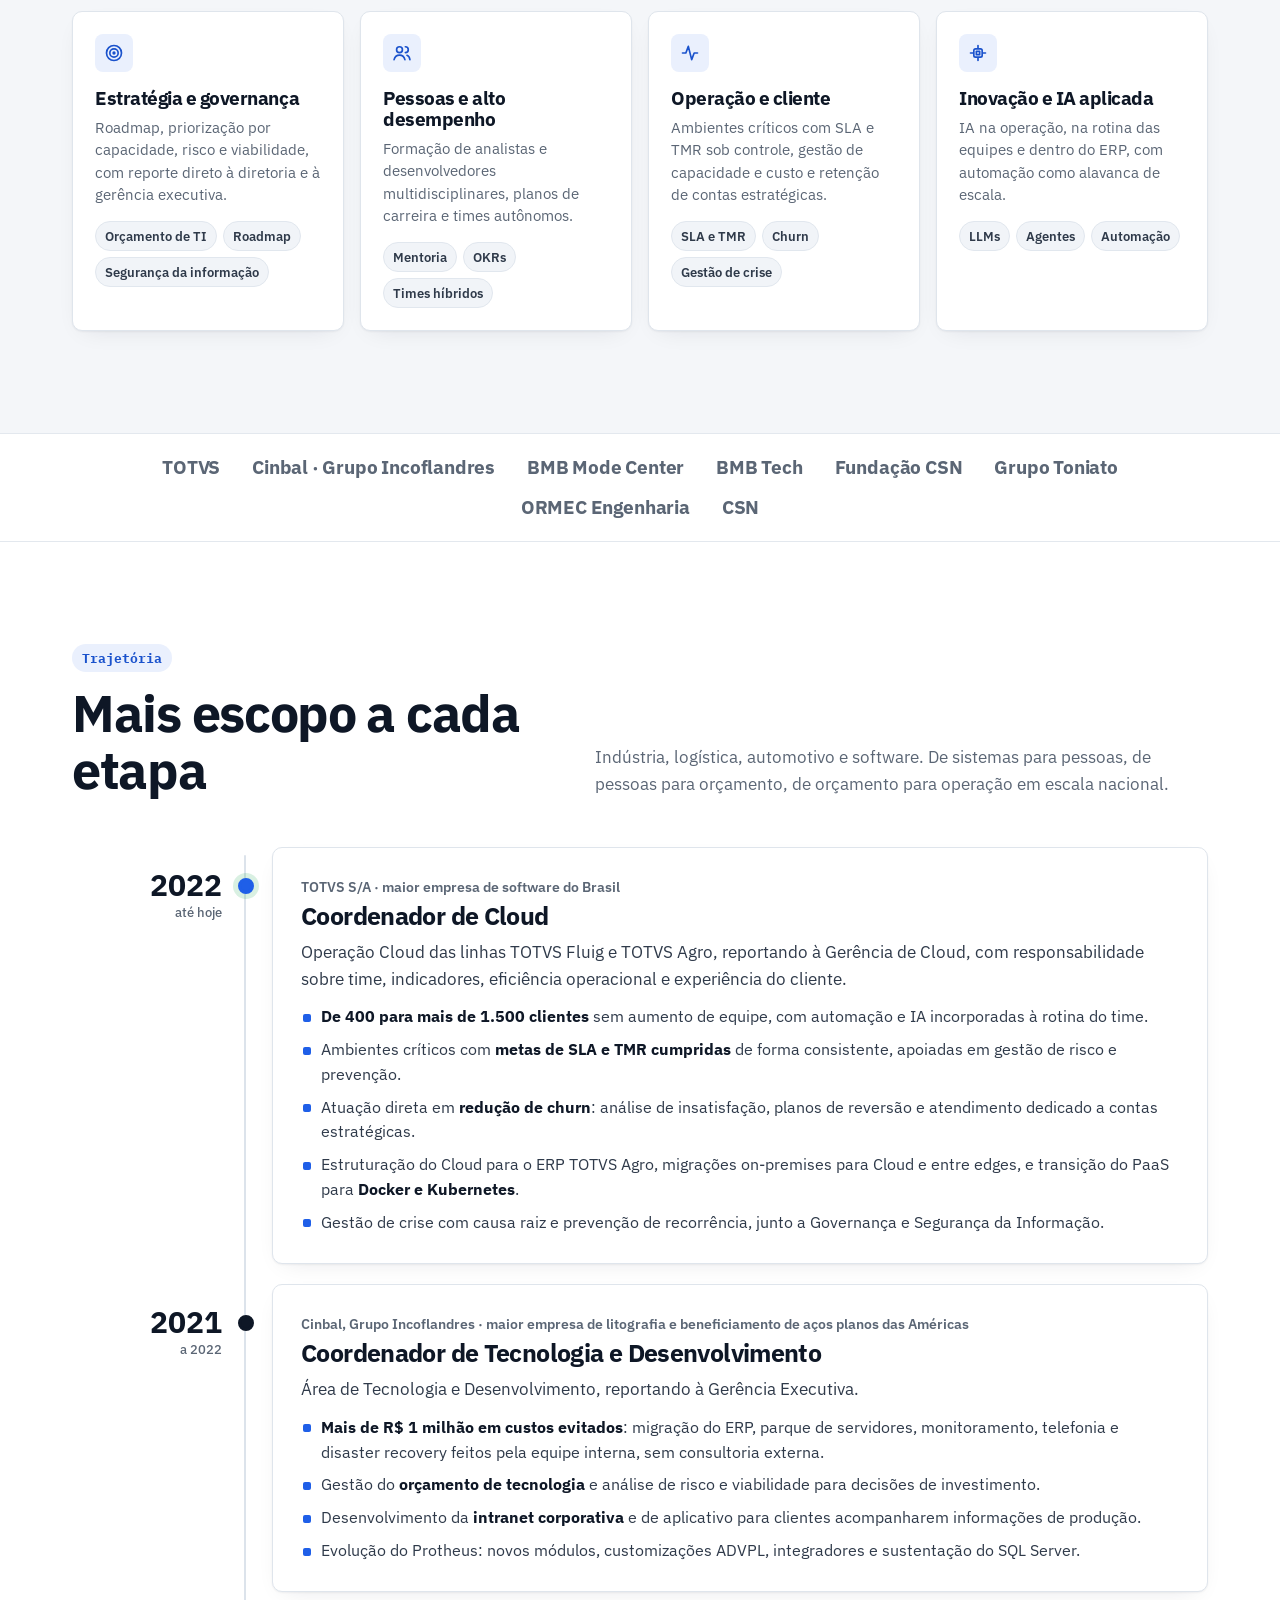
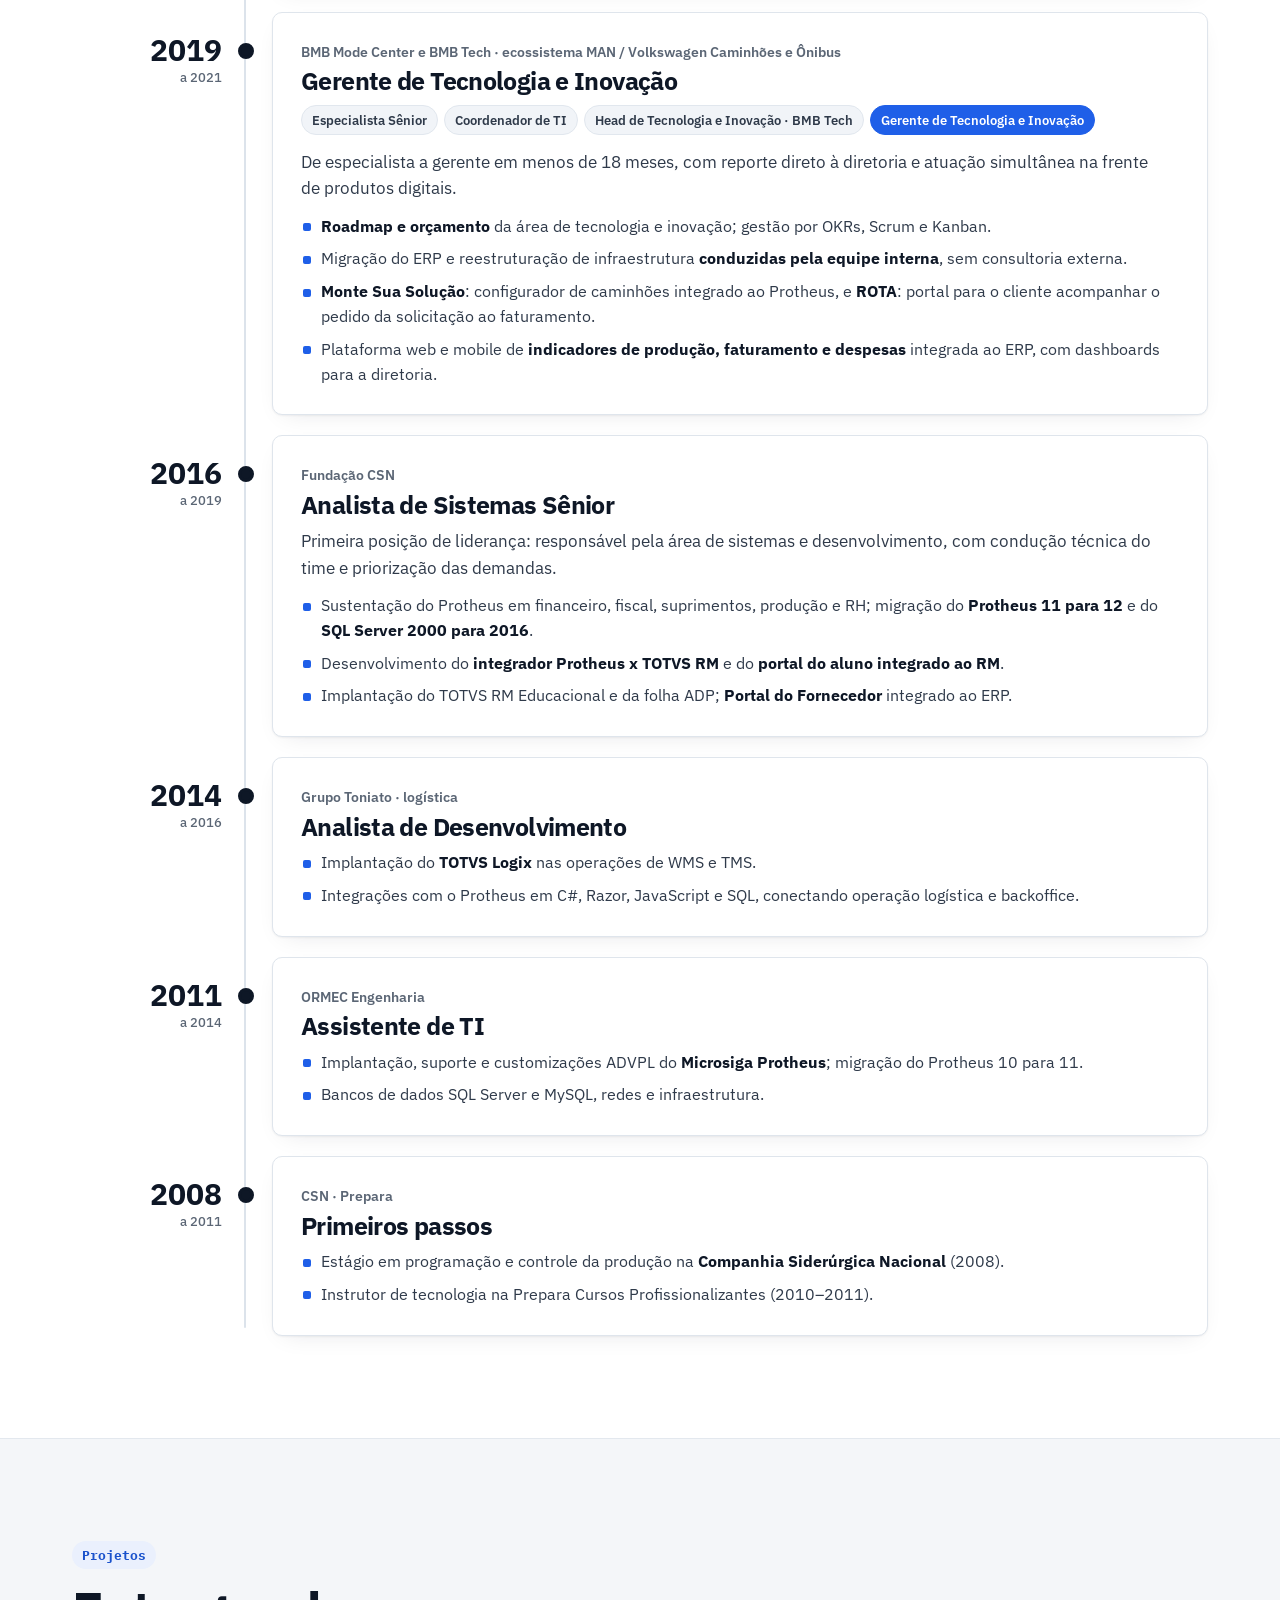
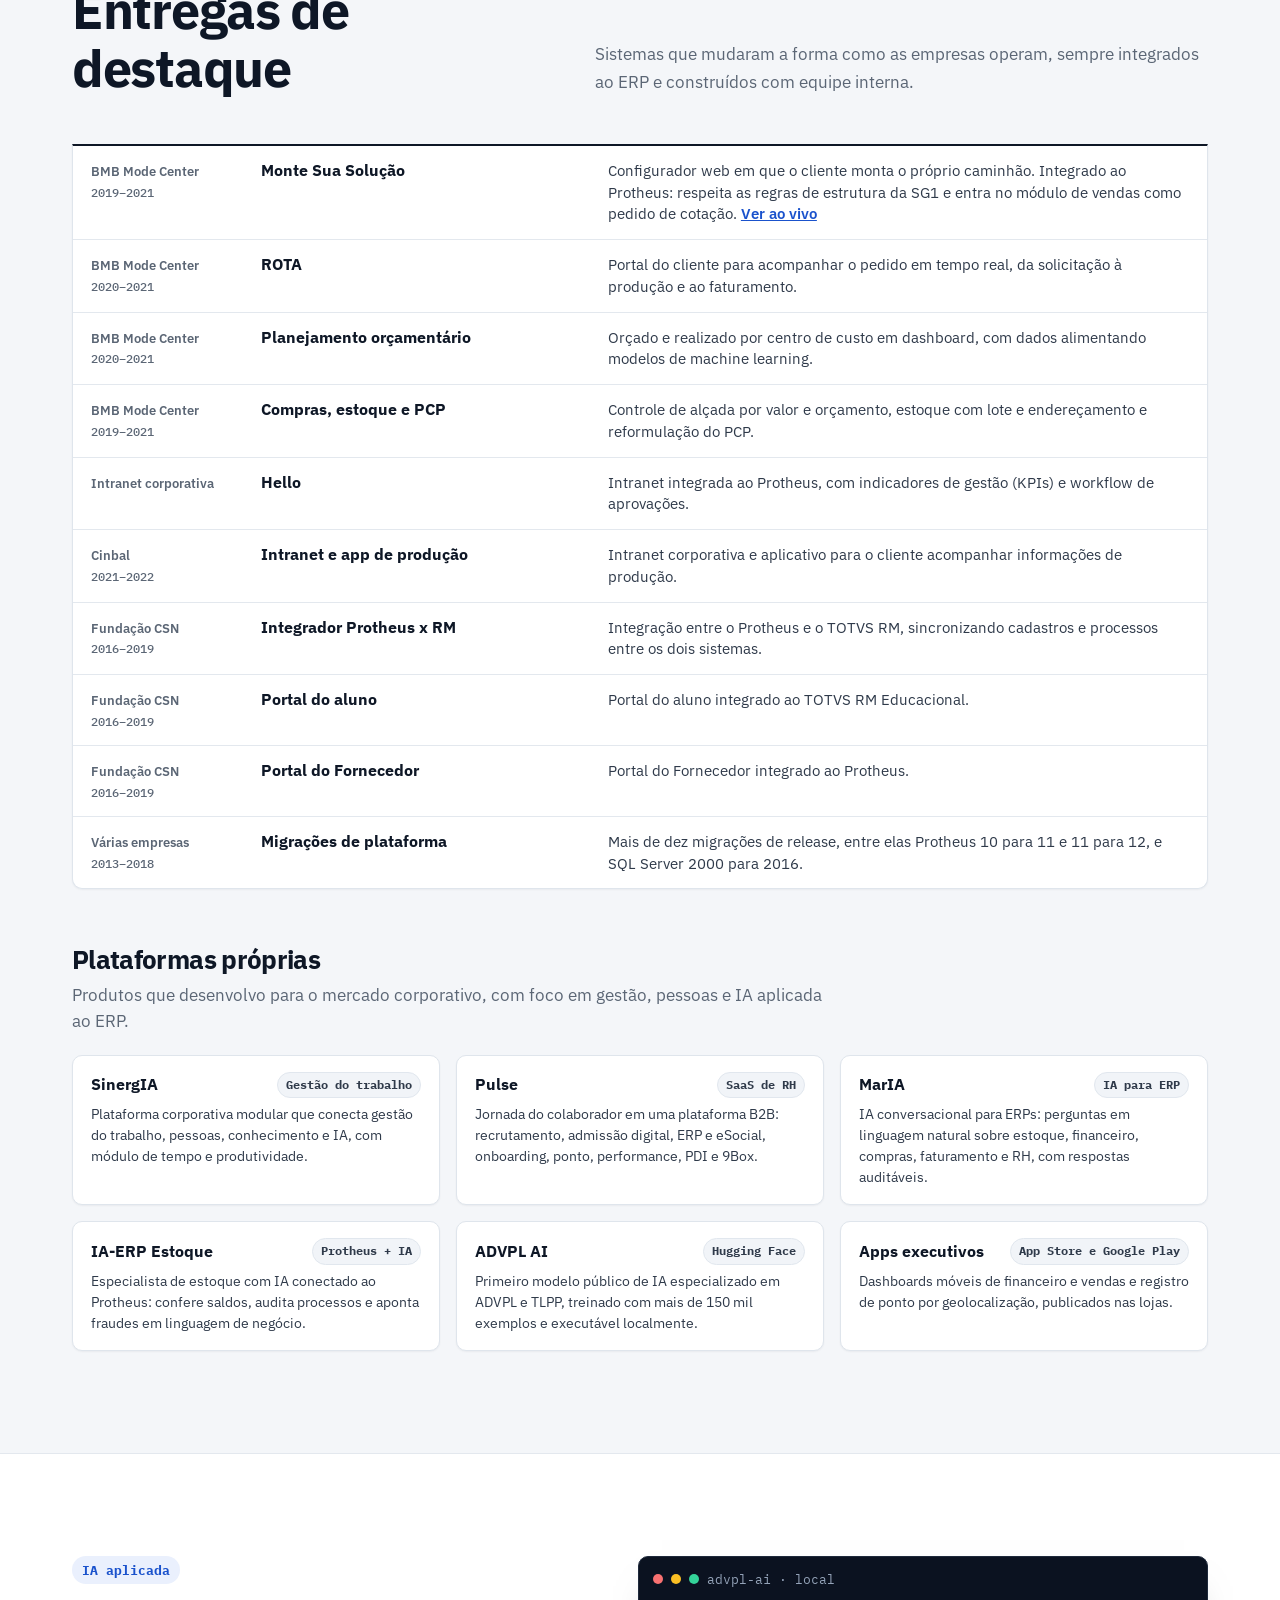
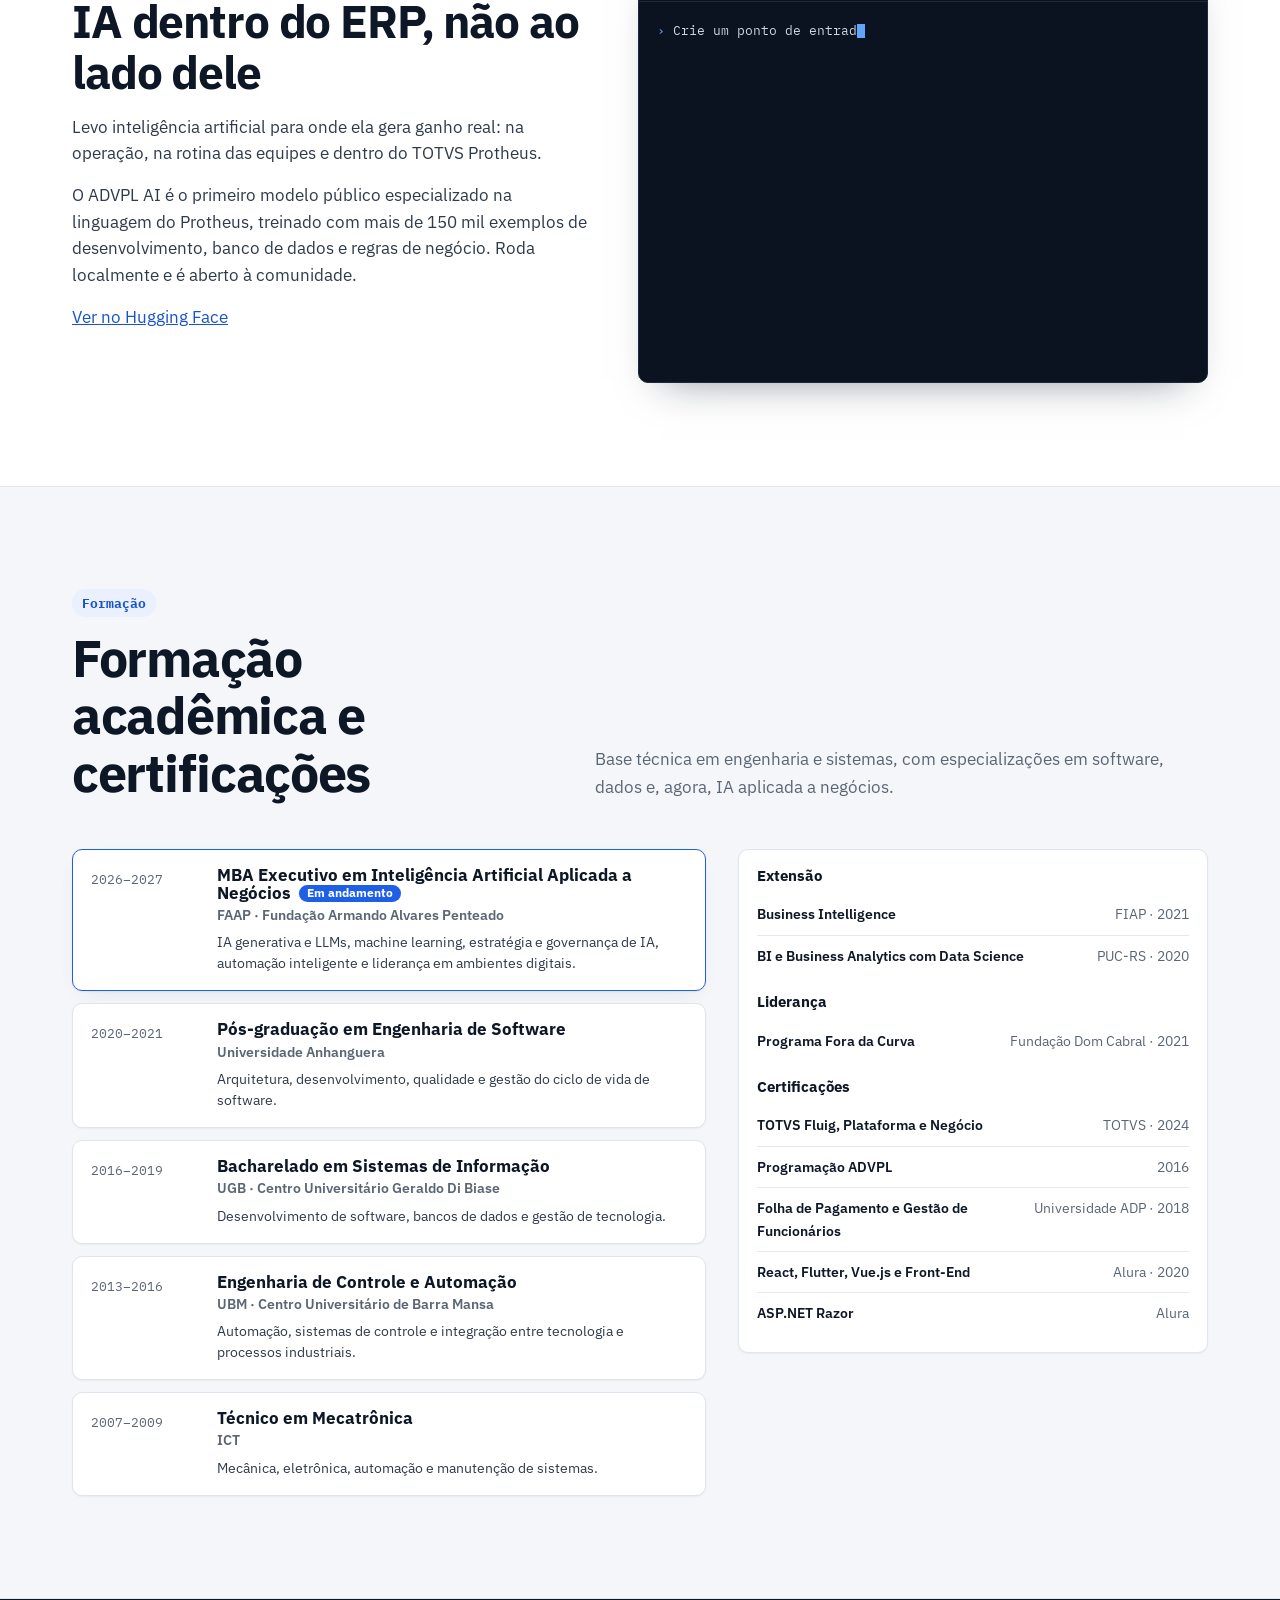
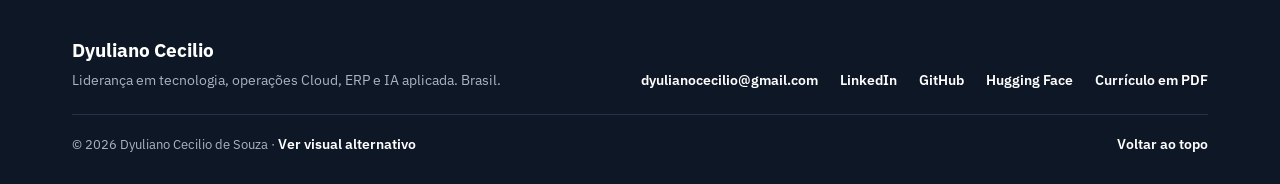
==== commit f54e126d: "Novo site: visual Executivo (padrão) e Neo brutalista em /v2, PT e EN, com mais projetos, trajetória" ====
--- a/index.html
+++ b/index.html
@@ -3,998 +3,250 @@
 <head>
 <meta charset="utf-8">
 <meta name="viewport" content="width=device-width, initial-scale=1">
-<title>Dyuliano Cecilio</title>
-<meta name="description" content="Dyuliano Cecilio — liderança em tecnologia, operações Cloud, ERP TOTVS Protheus e IA aplicada. 18 anos de carreira em tecnologia, com foco em sistemas e no desenvolvimento de times.">
+<title>Dyuliano Cecilio · Liderança em Tecnologia</title>
+<meta name="description" content="Dyuliano Cecilio: liderança em tecnologia, operações Cloud, ERP TOTVS Protheus e IA aplicada. 18 anos de carreira em tecnologia, com foco em sistemas e no desenvolvimento de times.">
 <meta name="author" content="Dyuliano Cecilio de Souza">
 <meta property="og:type" content="profile">
 <meta property="og:title" content="Dyuliano Cecilio">
-<meta property="og:description" content="18 anos de carreira em tecnologia: liderança de times, operações Cloud, ERP e IA aplicada. Da linha de código à mesa da diretoria.">
+<meta property="og:description" content="18 anos de carreira em tecnologia: liderança de times, operações Cloud, ERP TOTVS Protheus e IA aplicada.">
 <meta property="og:locale" content="pt_BR">
 <meta property="og:site_name" content="Dyuliano Cecilio">
 <meta property="og:url" content="https://dyuliano.github.io/">
 <meta property="og:image" content="https://dyuliano.github.io/assets/og.jpg">
 <meta property="og:image:width" content="1200">
 <meta property="og:image:height" content="630">
-<meta property="og:image:alt" content="Dyuliano Cecilio, liderança em tecnologia, operações Cloud, ERP e IA aplicada">
 <meta name="twitter:card" content="summary_large_image">
 <link rel="canonical" href="https://dyuliano.github.io/">
-<link rel="alternate" hreflang="pt-BR" href="https://dyuliano.github.io/">
 <link rel="alternate" hreflang="en" href="https://dyuliano.github.io/en/">
-<link rel="alternate" hreflang="x-default" href="https://dyuliano.github.io/">
-<link rel="apple-touch-icon" href="assets/foto.jpg">
-<meta name="theme-color" content="#0B1622">
-<link rel="icon" href="data:image/svg+xml,%3Csvg xmlns='http://www.w3.org/2000/svg' viewBox='0 0 64 64'%3E%3Crect width='64' height='64' rx='14' fill='%230B1622'/%3E%3Ctext x='50%25' y='58%25' text-anchor='middle' dominant-baseline='middle' font-family='Georgia,serif' font-size='34' fill='%23C9A35B'%3EDC%3C/text%3E%3C/svg%3E">
+<link rel="apple-touch-icon" href="assets/rosto.jpg">
+<meta name="theme-color" content="#0E1726">
+<link rel="icon" href="data:image/svg+xml,%3Csvg xmlns='http://www.w3.org/2000/svg' viewBox='0 0 64 64'%3E%3Crect width='64' height='64' rx='12' fill='%230E1726'/%3E%3Ctext x='50%25' y='56%25' text-anchor='middle' dominant-baseline='middle' font-family='Arial,sans-serif' font-weight='700' font-size='26' fill='%23ffffff'%3EDC%3C/text%3E%3C/svg%3E">
 <link rel="preconnect" href="https://fonts.googleapis.com">
 <link rel="preconnect" href="https://fonts.gstatic.com" crossorigin>
-<link href="https://fonts.googleapis.com/css2?family=Newsreader:ital,opsz,wght@0,6..72,300..700;1,6..72,300..600&family=Hanken+Grotesk:wght@300;400;500;600;700&display=swap" rel="stylesheet">
+<link href="https://fonts.googleapis.com/css2?family=IBM+Plex+Mono:wght@500;700&family=IBM+Plex+Sans:wght@400;500;600;700&display=swap" rel="stylesheet">
+<link rel="stylesheet" href="assets/theme-exec.css">
+<link rel="stylesheet" href="assets/site.css">
 <script type="application/ld+json">
 {"@context":"https://schema.org","@type":"Person","name":"Dyuliano Cecilio de Souza","jobTitle":"Coordenador de Cloud","worksFor":{"@type":"Organization","name":"TOTVS"},"address":{"@type":"PostalAddress","addressCountry":"BR"},"url":"https://dyuliano.github.io/","sameAs":["https://www.linkedin.com/in/dyuliano/","https://github.com/dyuliano","https://huggingface.co/dyulianocecilio"]}
 </script>
-<noscript><style>#intro{display:none}body.loading{overflow:auto}.reveal,.fade{opacity:1!important;transform:none!important}.hero h1 .ch{transform:none}.portrait .frame{clip-path:none!important}.portrait .ring{opacity:1;transform:translate(18px,18px)}.manifesto .w{color:var(--text)}</style></noscript>
-<style>
-:root{
-  --ink:#0B1622;
-  --deep:#102231;
-  --surface:#15293A;
-  --line:rgba(201,163,91,.22);
-  --hair:rgba(233,238,242,.09);
-  --text:#E9EEF2;
-  --muted:#93A3B1;
-  --brass:#C9A35B;
-  --brass-hi:#E4C88E;
-  --teal:#4FB8AA;
-  --serif:"Newsreader", Georgia, "Times New Roman", serif;
-  --sans:"Hanken Grotesk", system-ui, -apple-system, "Segoe UI", sans-serif;
-  --gutter:clamp(16px,5vw,72px);
-  --max:1240px;
-  --ease:cubic-bezier(.22,1,.36,1);
-}
-*,*::before,*::after{box-sizing:border-box}
-html{scroll-behavior:smooth;-webkit-text-size-adjust:100%}
-body{margin:0;background:var(--ink);color:var(--text);font-family:var(--sans);font-size:17px;line-height:1.6;overflow-x:hidden;-webkit-font-smoothing:antialiased}
-img{max-width:100%;display:block}
-a{color:inherit}
-::selection{background:var(--brass);color:var(--ink)}
-:focus-visible{outline:2px solid var(--brass-hi);outline-offset:4px;border-radius:4px}
-.wrap{max-width:var(--max);margin:0 auto;padding:0 var(--gutter)}
-body.loading{overflow:hidden}
-
-/* grain */
-body::after{content:"";position:fixed;inset:0;pointer-events:none;z-index:90;opacity:.07;mix-blend-mode:overlay;
-  background-image:url("data:image/svg+xml,%3Csvg xmlns='http://www.w3.org/2000/svg' width='160' height='160'%3E%3Cfilter id='n'%3E%3CfeTurbulence type='fractalNoise' baseFrequency='.9' numOctaves='3' stitchTiles='stitch'/%3E%3C/filter%3E%3Crect width='100%25' height='100%25' filter='url(%23n)'/%3E%3C/svg%3E")}
-
-/* ---------- preloader ---------- */
-#intro{position:fixed;inset:0;z-index:100;background:var(--ink);display:grid;place-items:center;transition:clip-path 1.1s var(--ease);clip-path:inset(0 0 0 0)}
-#intro.done{clip-path:inset(0 0 100% 0)}
-#intro .year{font-family:var(--serif);font-size:clamp(72px,16vw,200px);font-weight:400;letter-spacing:-.02em;color:var(--brass);font-variant-numeric:lining-nums tabular-nums}
-#intro .cap{position:absolute;bottom:12vh;left:0;right:0;text-align:center;color:var(--muted);font-size:15px;letter-spacing:.02em}
-#intro .bar{position:absolute;bottom:calc(12vh - 24px);left:50%;width:160px;height:1px;background:var(--hair);transform:translateX(-50%);overflow:hidden}
-#intro .bar i{position:absolute;inset:0;background:var(--brass);transform-origin:left;transform:scaleX(0)}
-
-/* ---------- nav ---------- */
-.progress{position:fixed;top:0;left:0;height:2px;width:100%;background:linear-gradient(90deg,var(--brass),var(--brass-hi));transform-origin:left;transform:scaleX(0);z-index:60}
-nav.top{position:fixed;top:0;left:0;right:0;z-index:50;transition:background .4s,backdrop-filter .4s,border-color .4s;border-bottom:1px solid transparent}
-nav.top.solid{background:rgba(11,22,34,.72);backdrop-filter:blur(14px);-webkit-backdrop-filter:blur(14px);border-color:var(--hair)}
-nav.top .wrap{display:flex;align-items:center;justify-content:space-between;height:68px}
-.mono{font-family:var(--serif);font-size:22px;text-decoration:none;color:var(--brass);letter-spacing:.02em}
-nav.top ul{display:flex;gap:28px;list-style:none;margin:0;padding:0}
-nav.top ul a{text-decoration:none;font-size:15px;color:var(--muted);transition:color .3s;position:relative}
-nav.top ul a::after{content:"";position:absolute;left:0;right:0;bottom:-6px;height:1px;background:var(--brass);transform:scaleX(0);transform-origin:right;transition:transform .5s var(--ease)}
-nav.top ul a:hover,nav.top ul a.active{color:var(--text)}
-nav.top ul a:hover::after,nav.top ul a.active::after{transform:scaleX(1);transform-origin:left}
-.nav-r{display:flex;align-items:center;gap:22px}
-.lang{font-size:13px;font-weight:600;letter-spacing:.04em;text-decoration:none;color:var(--brass);border:1px solid var(--line);border-radius:999px;padding:6px 12px;transition:background .3s,border-color .3s;position:relative;z-index:2}
-.lang:hover{border-color:var(--brass);background:rgba(201,163,91,.1)}
-.menu-btn{all:unset;display:none;cursor:pointer;width:44px;height:44px;border-radius:50%;border:1px solid var(--line);position:relative;z-index:2}
-.menu-btn:focus-visible{outline:2px solid var(--brass-hi);outline-offset:4px}
-.menu-btn i{position:absolute;left:13px;right:13px;height:1.5px;background:var(--brass);transition:transform .5s var(--ease),top .5s var(--ease)}
-.menu-btn i:nth-child(1){top:18px}.menu-btn i:nth-child(2){top:25px}
-nav.top.open .menu-btn i:nth-child(1){top:21.5px;transform:rotate(45deg)}
-nav.top.open .menu-btn i:nth-child(2){top:21.5px;transform:rotate(-45deg)}
-@media (max-width:860px){
-  .menu-btn{display:block}
-  nav.top ul{position:fixed;inset:0;flex-direction:column;justify-content:center;gap:6px;padding:0 var(--gutter);background:rgba(11,22,34,.97);backdrop-filter:blur(14px);-webkit-backdrop-filter:blur(14px);opacity:0;visibility:hidden;transition:opacity .45s var(--ease),visibility .45s}
-  nav.top.open ul{opacity:1;visibility:visible}
-  nav.top ul a{font-family:var(--serif);font-size:clamp(34px,9vw,52px);color:var(--text);display:block;padding:6px 0}
-  nav.top ul a::after{display:none}
-  nav.top ul li{transform:translateY(16px);opacity:0;transition:transform .6s var(--ease),opacity .6s}
-  nav.top.open ul li{transform:none;opacity:1}
-  nav.top.open ul li:nth-child(2){transition-delay:.05s}nav.top.open ul li:nth-child(3){transition-delay:.1s}nav.top.open ul li:nth-child(4){transition-delay:.15s}nav.top.open ul li:nth-child(5){transition-delay:.2s}
-  .mono{position:relative;z-index:2}
-}
-
-/* ---------- hero ---------- */
-.hero{position:relative;min-height:100svh;display:flex;align-items:center;overflow:hidden;isolation:isolate}
-#net{position:absolute;inset:0;width:100%;height:100%;z-index:-1}
-.hero::before{content:"";position:absolute;inset:0;z-index:-1;background:
-  radial-gradient(60% 50% at 78% 40%,rgba(201,163,91,.13),transparent 70%),
-  radial-gradient(50% 60% at 10% 90%,rgba(79,184,170,.08),transparent 70%)}
-.hero .wrap{width:100%;display:grid;grid-template-columns:1.35fr .9fr;gap:clamp(24px,5vw,80px);align-items:center;padding-top:96px;padding-bottom:72px}
-.hero-copy{min-width:0;container-type:inline-size}
-.hero h1{font-family:var(--serif);font-weight:400;font-size:clamp(44px,9vw,150px);font-size:min(24cqi,164px);line-height:1;white-space:nowrap;letter-spacing:-.035em;margin:0 0 36px}
-.hero h1 .ln{display:block;white-space:nowrap;overflow:hidden;padding:.06em 0 .14em;margin-bottom:-.2em}
-.hero h1 .ch{display:inline-block;transform:translateY(105%);transition:transform 1.1s var(--ease)}
-.hero h1 .ln:last-child{font-style:italic;color:var(--brass);padding-left:.55em}
-.ready .hero h1 .ch{transform:none}
-.hero .role{font-size:clamp(18px,1.6vw,21px);color:var(--text);max-width:30em;margin:0 0 14px;font-weight:500}
-.hero .lede{color:var(--muted);max-width:34em;margin:0 0 40px;font-size:clamp(16px,1.3vw,18px)}
-.fade{opacity:0;transform:translateY(18px);transition:opacity 1s var(--ease),transform 1s var(--ease)}
-.ready .fade{opacity:1;transform:none}
-.actions{display:flex;flex-wrap:wrap;gap:14px}
-.btn{--x:0px;--y:0px;display:inline-flex;align-items:center;gap:10px;padding:15px 26px;border-radius:999px;text-decoration:none;font-weight:600;font-size:15px;transition:background .3s,color .3s,border-color .3s,transform .4s var(--ease);transform:translate(var(--x),var(--y));position:relative;overflow:hidden}
-.btn.primary{background:var(--brass);color:var(--ink)}
-.btn.primary:hover{background:var(--brass-hi)}
-.btn.ghost{border:1px solid var(--line);color:var(--text)}
-.btn.ghost:hover{border-color:var(--brass);background:rgba(201,163,91,.08)}
-.btn svg{width:16px;height:16px}
-
-.portrait{position:relative;justify-self:center;width:min(100%,320px);aspect-ratio:4/5}
-.portrait .frame{position:absolute;inset:0;z-index:1;border-radius:22px;overflow:hidden;clip-path:inset(100% 0 0 0 round 22px);transition:clip-path 1.4s var(--ease) .35s;background:#000;box-shadow:0 40px 80px -30px rgba(0,0,0,.75)}
-.ready .portrait .frame{clip-path:inset(0 0 0 0 round 22px)}
-.portrait img{width:100%;height:100%;object-fit:cover;object-position:46% 30%;filter:saturate(.8) contrast(1.04);transform:scale(1.15);transition:transform 2.2s var(--ease) .35s}
-.ready .portrait img{transform:scale(1.02)}
-.portrait .ring{position:absolute;inset:0;border:1px solid rgba(201,163,91,.45);border-radius:22px;pointer-events:none;transform:translate(0,0);opacity:0;transition:transform 1.4s var(--ease) .9s,opacity 1s .9s}
-.ready .portrait .ring{transform:translate(18px,18px);opacity:1}
-.portrait .tag{position:absolute;z-index:2;left:-28px;bottom:42px;background:rgba(16,34,49,.85);backdrop-filter:blur(10px);-webkit-backdrop-filter:blur(10px);border:1px solid var(--line);border-radius:14px;padding:14px 18px;font-size:14px;line-height:1.35;max-width:220px}
-.portrait .tag b{display:block;font-family:var(--serif);font-weight:500;font-size:26px;color:var(--brass);line-height:1.1}
-.scroll-cue{position:absolute;bottom:26px;left:50%;transform:translateX(-50%);width:22px;height:36px;border:1px solid var(--line);border-radius:12px}
-.scroll-cue::after{content:"";position:absolute;left:50%;top:7px;width:2px;height:7px;margin-left:-1px;background:var(--brass);border-radius:2px;animation:cue 2s var(--ease) infinite}
-@keyframes cue{0%{opacity:0;transform:translateY(0)}30%{opacity:1}100%{opacity:0;transform:translateY(12px)}}
-
-@media (max-width:860px){
-  .hero{align-items:flex-start}
-  .hero .wrap{grid-template-columns:1fr;padding-top:96px}
-  .portrait{order:-1;width:min(62vw,260px);margin-bottom:36px;justify-self:start}
-  .portrait .tag{left:auto;right:-20px;bottom:-22px;padding:10px 14px;font-size:13px}
-  .ready .portrait .ring{transform:translate(12px,12px)}
-  .portrait .tag b{font-size:21px}
-  .hero h1 .ln:last-child{padding-left:.3em}
-  .scroll-cue{display:none}
-}
-
-/* ---------- sections ---------- */
-section{position:relative;padding:clamp(96px,14vw,180px) 0}
-.sec-head{display:grid;grid-template-columns:minmax(0,1fr) minmax(0,1.6fr);gap:clamp(24px,5vw,80px);align-items:end;margin-bottom:clamp(48px,7vw,96px)}
-.sec-head h2{font-family:var(--serif);font-weight:400;font-size:clamp(42px,6.2vw,92px);line-height:.95;letter-spacing:-.03em;margin:0}
-.sec-head p{color:var(--muted);margin:0;max-width:36em;font-size:clamp(16px,1.3vw,18px)}
-@media (max-width:860px){.sec-head{grid-template-columns:1fr}}
-.reveal{opacity:0;transform:translateY(40px);transition:opacity 1.1s var(--ease),transform 1.1s var(--ease)}
-.reveal.in{opacity:1;transform:none}
-
-/* ---------- manifesto ---------- */
-.manifesto{padding-top:clamp(80px,10vw,140px)}
-.manifesto p{font-family:var(--serif);font-weight:400;font-size:clamp(26px,3.5vw,48px);line-height:1.28;letter-spacing:-.01em;margin:0;max-width:24em}
-.manifesto .w{color:rgba(233,238,242,.34);transition:color .6s}
-.manifesto .w.on{color:var(--text)}
-.manifesto .sig{margin-top:48px;color:var(--muted);font-family:var(--sans);font-size:clamp(16px,1.3vw,18px);line-height:1.6;letter-spacing:0;max-width:40em}
-
-/* ---------- impact ---------- */
-.impact{background:linear-gradient(180deg,var(--ink),var(--deep) 30%,var(--deep) 70%,var(--ink))}
-.scale{margin-bottom:clamp(72px,10vw,140px)}
-.scale-num{container-type:inline-size;margin-bottom:clamp(28px,4vw,56px)}
-.scale .num{font-family:var(--serif);font-size:clamp(56px,12vw,190px);font-size:min(15.5cqi,190px);line-height:.95;letter-spacing:-.035em;font-variant-numeric:lining-nums tabular-nums;white-space:nowrap}
-.scale .num .from{color:var(--muted)}
-.scale .num .arrow{display:inline-block;color:var(--brass);font-style:italic;margin:0 .14em;font-size:.55em;vertical-align:.28em}
-.scale .num .to{color:var(--brass)}
-.scale-grid{display:grid;grid-template-columns:minmax(0,1fr) minmax(0,1.35fr);gap:clamp(32px,6vw,96px);align-items:center}
-.scale h3{font-family:var(--sans);font-weight:600;font-size:20px;margin:0 0 10px}
-.scale p{color:var(--muted);margin:0;max-width:30em}
-.bars{margin-top:36px;display:grid;gap:18px}
-.bar-row{display:grid;grid-template-columns:76px minmax(0,1fr) 64px;align-items:center;gap:14px;font-size:14px;color:var(--muted)}
-.bar-row .track{height:12px;border-radius:999px;background:rgba(233,238,242,.06);overflow:hidden}
-.bar-row .track i{display:block;height:100%;border-radius:999px;width:26.7%}
-.bar-row .clients{background:linear-gradient(90deg,#93A3B1 0 26.7%,var(--brass) 26.7%);background-size:var(--bs,374.5%) 100%;box-shadow:0 0 18px rgba(201,163,91,.35)}
-.bar-row .team{background:var(--teal)}
-.bar-row .bv{color:var(--text);font-weight:600;font-variant-numeric:tabular-nums;text-align:right}
-.ratio{display:flex;align-items:baseline;gap:14px;margin-top:30px;opacity:0;transform:translateY(10px);transition:opacity .8s var(--ease),transform .8s var(--ease)}
-.ratio.on{opacity:1;transform:none}
-.ratio b{font-family:var(--serif);font-weight:400;font-size:clamp(40px,4.4vw,60px);line-height:1;color:var(--brass-hi)}
-.ratio span{color:var(--muted);font-size:15px;max-width:16em}
-.dots-box{position:relative;border:1px solid var(--hair);border-radius:20px;padding:20px;background:radial-gradient(70% 70% at 50% 50%,rgba(79,184,170,.06),rgba(11,22,34,.55))}
-#dots{width:100%;aspect-ratio:3/2;display:block}
-.legend{display:flex;flex-wrap:wrap;gap:8px 22px;margin-top:14px;font-size:14px;color:var(--muted)}
-.legend span{display:inline-flex;align-items:center;gap:8px}
-.legend i{width:9px;height:9px;border-radius:50%;display:inline-block}
-@media (max-width:900px){.scale-grid{grid-template-columns:1fr}}
-
-.figs{display:grid;grid-template-columns:repeat(4,minmax(0,1fr));border-top:1px solid var(--line)}
-.fig{padding:32px 28px 8px 0;position:relative}
-.fig + .fig{padding-left:28px;border-left:1px solid var(--hair)}
-.fig .n{font-family:var(--serif);font-size:clamp(44px,5vw,72px);line-height:1;letter-spacing:-.03em;color:var(--text);font-variant-numeric:lining-nums tabular-nums}
-.fig .n small{font-size:.5em;color:var(--brass);margin-left:2px}
-.fig p{color:var(--muted);font-size:15px;margin:14px 0 0;max-width:18em}
-@media (max-width:980px){.figs{grid-template-columns:1fr 1fr}.fig:nth-child(3){padding-left:0;border-left:0}.fig:nth-child(n+3){border-top:1px solid var(--hair)}}
-@media (max-width:520px){.figs{grid-template-columns:1fr}.fig,.fig + .fig{padding-left:0;border-left:0}.fig + .fig{border-top:1px solid var(--hair)}}
-
-/* ---------- pillars ---------- */
-.pillars{border-top:1px solid var(--line)}
-.pillar{border-bottom:1px solid var(--line)}
-.pillar .ph{margin:0;font:inherit}
-.pillar button{all:unset;box-sizing:border-box;cursor:pointer;width:100%;display:grid;grid-template-columns:minmax(0,1fr) auto;align-items:center;gap:24px;padding:clamp(22px,3vw,36px) 0}
-.pillar button:focus-visible{outline:2px solid var(--brass-hi);outline-offset:4px}
-.pillar .pt{display:block;font-family:var(--serif);font-weight:400;font-size:clamp(28px,4vw,56px);line-height:1.05;letter-spacing:-.02em;margin:0;transition:color .4s,transform .6s var(--ease)}
-.pillar button:hover .pt{color:var(--brass);transform:translateX(12px)}
-.pillar .plus{width:44px;height:44px;border-radius:50%;border:1px solid var(--line);position:relative;flex:none;transition:transform .6s var(--ease),background .3s}
-.pillar .plus::before,.pillar .plus::after{content:"";position:absolute;left:50%;top:50%;width:14px;height:1.5px;background:var(--brass);transform:translate(-50%,-50%)}
-.pillar .plus::after{transform:translate(-50%,-50%) rotate(90deg);transition:transform .6s var(--ease)}
-.pillar.open .plus{background:rgba(201,163,91,.12);transform:rotate(180deg)}
-.pillar.open .plus::after{transform:translate(-50%,-50%) rotate(0)}
-.pillar .body{display:grid;grid-template-rows:0fr;transition:grid-template-rows .7s var(--ease)}
-.pillar.open .body{grid-template-rows:1fr}
-.pillar .body > div{overflow:hidden}
-.pillar .inner{display:grid;grid-template-columns:minmax(0,1.2fr) minmax(0,1fr);gap:clamp(20px,4vw,64px);padding:0 0 clamp(28px,3vw,40px)}
-.pillar .inner p{margin:0;color:var(--muted);font-size:clamp(16px,1.25vw,18px);max-width:34em}
-.pillar ul{list-style:none;margin:0;padding:0;display:flex;flex-wrap:wrap;gap:8px;align-content:flex-start}
-.pillar li{border:1px solid var(--hair);border-radius:999px;padding:6px 14px;font-size:14px;color:var(--text);background:rgba(233,238,242,.03)}
-@media (max-width:760px){.pillar .inner{grid-template-columns:1fr}}
-
-/* ---------- timeline ---------- */
-.career{background:linear-gradient(180deg,var(--ink),var(--deep))}
-.tl{position:relative;padding-left:clamp(0px,20vw,260px)}
-.tl .rail{position:absolute;left:clamp(0px,20vw,260px);top:0;bottom:0;width:1px;background:var(--hair)}
-.tl .rail i{position:absolute;inset:0;background:linear-gradient(var(--brass),var(--brass-hi));transform-origin:top;transform:scaleY(0)}
-.stop{position:relative;padding:0 0 clamp(64px,8vw,110px) clamp(32px,5vw,72px)}
-.stop:last-child{padding-bottom:0}
-.stop::before{content:"";position:absolute;left:-6px;top:14px;width:11px;height:11px;border-radius:50%;background:var(--ink);border:1px solid var(--brass);transition:background .5s,box-shadow .5s}
-.stop.in::before{background:var(--brass);box-shadow:0 0 0 6px rgba(201,163,91,.15),0 0 24px rgba(201,163,91,.6)}
-.stop .yr{position:absolute;right:calc(100% + clamp(28px,4vw,56px));top:0;font-family:var(--serif);font-size:clamp(34px,4vw,58px);line-height:1;color:var(--brass);letter-spacing:-.02em;font-variant-numeric:lining-nums;white-space:nowrap;text-align:right}
-.stop .yr small{display:block;font-family:var(--sans);font-size:14px;color:var(--muted);letter-spacing:0;margin-top:8px}
-.stop .org{color:var(--muted);font-size:15px;margin:0 0 6px}
-.stop h3{font-family:var(--serif);font-weight:500;font-size:clamp(26px,3vw,40px);line-height:1.1;letter-spacing:-.015em;margin:0 0 16px}
-.stop .ctx{color:var(--text);margin:0 0 18px;max-width:40em}
-.stop ul{margin:0;padding:0;list-style:none;display:grid;gap:12px;max-width:44em}
-.stop li{position:relative;padding-left:22px;color:var(--muted)}
-.stop li::before{content:"";position:absolute;left:0;top:.72em;width:10px;height:1px;background:var(--brass)}
-.stop li b{color:var(--text);font-weight:600}
-.ladder{display:flex;flex-wrap:wrap;gap:8px;margin:0 0 20px}
-.ladder span{font-size:13.5px;padding:6px 12px;border-radius:8px;border:1px solid var(--hair);color:var(--muted);position:relative}
-.ladder span.top{border-color:var(--brass);color:var(--brass-hi)}
-.stop.now h3{color:var(--brass-hi)}
-@media (max-width:760px){
-  .tl{padding-left:0}
-  .tl .rail{left:6px}
-  .stop{padding-left:34px}
-  .stop::before{left:0}
-  .stop .yr{position:static;text-align:left;margin-bottom:14px;font-size:38px}
-  .stop .yr small{display:inline;margin:0 0 0 10px}
-}
-
-/* ---------- AI ---------- */
-.ai .grid{display:grid;grid-template-columns:minmax(0,1fr) minmax(0,1.1fr);gap:clamp(32px,6vw,96px);align-items:start}
-.ai h2{font-family:var(--serif);font-weight:400;font-size:clamp(42px,6vw,88px);line-height:.95;letter-spacing:-.03em;margin:0 0 28px}
-.ai .copy > p{color:var(--muted);margin:0 0 32px;max-width:32em}
-.proj{border-top:1px solid var(--line);padding:22px 0}
-.proj:last-child{border-bottom:1px solid var(--line)}
-.proj h3{margin:0 0 6px;font-size:19px;font-weight:600}
-.proj p{margin:0;color:var(--muted);font-size:15.5px}
-.proj a{color:var(--brass);text-underline-offset:4px;text-decoration-thickness:1px}
-.term{position:sticky;top:110px;border-radius:18px;border:1px solid var(--hair);background:#07111A;box-shadow:0 40px 80px -30px rgba(0,0,0,.7),0 0 0 1px rgba(201,163,91,.06);overflow:hidden;transform:perspective(1200px) rotateY(-6deg) rotateX(3deg);transition:transform 1s var(--ease)}
-.term:hover{transform:perspective(1200px) rotateY(0) rotateX(0)}
-.term .bar{display:flex;align-items:center;gap:8px;padding:14px 16px;border-bottom:1px solid var(--hair);font-size:13px;color:var(--muted)}
-.term .bar i{width:11px;height:11px;border-radius:50%;background:#2A3B4A}
-.term .bar i:nth-child(1){background:#C9605A}.term .bar i:nth-child(2){background:#C9A35B}.term .bar i:nth-child(3){background:#4FB8AA}
-.term .bar span{margin-left:10px}
-.term pre{margin:0;padding:22px 22px 26px;font-family:ui-monospace,"SF Mono",Menlo,Consolas,monospace;font-size:13.5px;line-height:1.65;color:#C8D3DC;white-space:pre-wrap;word-break:break-word;min-height:420px}
-.term .p{color:var(--teal)}
-.term .k{color:var(--brass-hi)}
-.term .c{color:#5E7385}
-.term .s{color:#9FD3A8}
-.caret{display:inline-block;width:8px;height:1.1em;background:var(--brass);vertical-align:-.2em;animation:blink 1s steps(1) infinite}
-@keyframes blink{50%{opacity:0}}
-@media (max-width:900px){.ai .grid{grid-template-columns:1fr}.term{position:relative;top:0;transform:none}.term pre{min-height:360px;font-size:12.5px}}
-
-/* ---------- marquee ---------- */
-.marquee{border-top:1px solid var(--hair);border-bottom:1px solid var(--hair);padding:26px 0;overflow:hidden;white-space:nowrap;mask-image:linear-gradient(90deg,transparent,#000 10%,#000 90%,transparent);-webkit-mask-image:linear-gradient(90deg,transparent,#000 10%,#000 90%,transparent)}
-.marquee .track{display:inline-flex;gap:56px;animation:slide 48s linear infinite;padding-right:56px}
-.marquee span{font-family:var(--serif);font-size:clamp(26px,3vw,40px);color:rgba(233,238,242,.55);font-style:italic}
-.marquee span:nth-child(odd){color:var(--brass);font-style:normal}
-.marquee:hover .track{animation-play-state:paused}
-@keyframes slide{to{transform:translateX(-50%)}}
-
-/* ---------- projects ---------- */
-.proj-list{border-top:1px solid var(--line)}
-.prj{display:grid;grid-template-columns:150px minmax(0,1fr) minmax(0,1.25fr);gap:clamp(16px,3vw,48px);padding:clamp(22px,2.6vw,32px) 0;border-bottom:1px solid var(--hair);align-items:baseline;transition:background .4s}
-.prj .when{font-family:var(--serif);font-size:20px;color:var(--brass);font-variant-numeric:lining-nums;white-space:nowrap}
-.prj .when small{display:block;font-family:var(--sans);font-size:13.5px;color:var(--muted);margin-top:4px;white-space:normal}
-.prj h3{font-family:var(--serif);font-weight:500;font-size:clamp(22px,2.3vw,30px);line-height:1.15;letter-spacing:-.01em;margin:0;transition:color .4s,transform .6s var(--ease)}
-.prj p{margin:0;color:var(--muted)}
-.prj p a{color:var(--brass);text-underline-offset:4px;text-decoration-thickness:1px}
-.prj p a:hover{color:var(--brass-hi)}
-.prj:hover h3{color:var(--brass-hi);transform:translateX(8px)}
-@media (max-width:860px){.prj{grid-template-columns:1fr;gap:8px}.prj .when small{display:inline;margin-left:10px}}
-
-/* ---------- skills ---------- */
-.skills .cols{display:grid;grid-template-columns:repeat(3,minmax(0,1fr));gap:clamp(28px,4vw,56px) clamp(24px,4vw,64px)}
-.skill h3{font-size:18px;font-weight:600;margin:0 0 12px;padding-top:18px;border-top:1px solid var(--line)}
-.skill p{margin:0;color:var(--muted);font-size:15.5px}
-@media (max-width:900px){.skills .cols{grid-template-columns:1fr 1fr}}
-@media (max-width:560px){.skills .cols{grid-template-columns:1fr}}
-
-.edu{display:grid;grid-template-columns:repeat(2,minmax(0,1fr));gap:0 clamp(24px,5vw,80px);margin-top:clamp(72px,9vw,120px)}
-.edu h3{font-family:var(--serif);font-weight:400;font-size:clamp(30px,3.4vw,46px);letter-spacing:-.02em;margin:0 0 18px}
-.edu dl{margin:0}
-.edu .row{display:grid;grid-template-columns:minmax(0,1fr) auto;gap:16px;padding:16px 0;border-bottom:1px solid var(--hair)}
-.edu dt{font-weight:500}
-.edu dd{margin:0;color:var(--muted);font-size:15px;text-align:right}
-.edu .row:hover dt{color:var(--brass-hi)}
-@media (max-width:760px){.edu{grid-template-columns:1fr;gap:48px}}
-
-/* ---------- contact ---------- */
-.foot{border-top:1px solid var(--line);margin-top:clamp(40px,6vw,80px);color:var(--muted);font-size:14.5px;background:linear-gradient(180deg,transparent,rgba(16,34,49,.6))}
-.foot-top{display:flex;justify-content:space-between;align-items:flex-end;flex-wrap:wrap;gap:24px 48px;padding-top:44px;padding-bottom:32px}
-.foot-name{font-family:var(--serif);font-size:26px;color:var(--text);margin:0 0 4px;line-height:1.2}
-.foot-role{margin:0;max-width:34em}
-.foot-links{display:flex;flex-wrap:wrap;gap:10px 26px}
-.foot a{text-decoration:none;color:var(--muted);transition:color .3s}
-.foot-links a{position:relative}
-.foot-links a::after{content:"";position:absolute;left:0;right:0;bottom:-4px;height:1px;background:var(--brass);transform:scaleX(0);transform-origin:right;transition:transform .5s var(--ease)}
-.foot a:hover{color:var(--brass-hi)}
-.foot-links a:hover::after{transform:scaleX(1);transform-origin:left}
-.foot-base{display:flex;justify-content:space-between;flex-wrap:wrap;gap:12px;border-top:1px solid var(--hair);padding-top:20px;padding-bottom:28px;font-size:13.5px}
-
-/* ---------- cursor ---------- */
-#glow{position:fixed;left:0;top:0;width:320px;height:320px;margin:-160px 0 0 -160px;border-radius:50%;pointer-events:none;z-index:1;background:radial-gradient(circle,rgba(201,163,91,.028),transparent 65%);opacity:0;transition:opacity .6s}
-@media (hover:hover) and (pointer:fine){body.ready #glow{opacity:1}}
-
-@media print{
-  :root{--ink:#fff;--deep:#fff;--text:#111;--muted:#444;--brass:#7a5a1e;--brass-hi:#7a5a1e;--line:#ccc;--hair:#ddd}
-  body{background:#fff;font-size:11pt}
-  body::after,#intro,#glow,.progress,nav.top,.lang,#net,.scroll-cue,.marquee,.term,.dots-box,.actions,.links,.plus,.hero::before{display:none!important}
-  .reveal,.fade{opacity:1!important;transform:none!important}
-  .hero h1 .ch{transform:none!important}
-  .hero{min-height:0}.hero .wrap{padding:0 0 24px}
-  .portrait{width:150px}.portrait .frame{clip-path:none!important}.portrait .ring,.portrait .tag{display:none}
-  section{padding:28px 0}
-  .manifesto .w{color:#111!important}
-  .pillar .body{grid-template-rows:1fr!important}
-  .impact,.career{background:#fff}
-  .stop,.pillar,.fig,.skill{break-inside:avoid}
-  .tl .rail i{transform:none!important}
-  a{text-decoration:none}
-}
-@media (prefers-reduced-motion:reduce){
-  *,*::before,*::after{animation:none!important;transition-duration:.01ms!important}
-  html{scroll-behavior:auto}
-  .reveal,.fade{opacity:1;transform:none}
-  .hero h1 .ch{transform:none}
-  .manifesto .w{color:var(--text)}
-}
-</style>
+<noscript><style>#intro{display:none}body.loading{overflow:auto}.reveal{opacity:1;transform:none}.career .track i{width:100%}</style></noscript>
 </head>
 <body class="loading">
 
-<div id="intro" aria-hidden="true">
-  <div class="year" id="introYear">2008</div>
-  <div class="bar"><i id="introBar"></i></div>
-  <div class="cap">Dyuliano Cecilio</div>
+<div id="intro" data-from="2008" aria-hidden="true">
+  <div class="box"><div class="year">2008</div><div class="bar"><i></i></div><div class="cap">Dyuliano Cecilio · carreira em tecnologia</div></div>
 </div>
-
 <div class="progress" id="progress"></div>
-<div id="glow" aria-hidden="true"></div>
-
-<nav class="top" id="nav" aria-label="Seções">
-  <div class="wrap">
-    <a class="mono" href="#inicio" aria-label="Início">DC</a>
-    <div class="nav-r">
-    <ul id="menu">
+
+<header class="top" id="nav">
+  <div class="wrap">
+    <a class="brand" href="#inicio" aria-label="Início"><span class="mark">DC</span><span class="nm"><b>Dyuliano Cecilio</b><small>Liderança em tecnologia</small></span></a>
+    <nav aria-label="Seções">
+    <ul class="menu" id="menu">
+      <li><a href="#resumo">Resumo</a></li>
       <li><a href="#impacto">Impacto</a></li>
-      <li><a href="#lideranca">Liderança</a></li>
       <li><a href="#trajetoria">Trajetória</a></li>
       <li><a href="#projetos">Projetos</a></li>
-      <li><a href="#ia">IA e inovação</a></li>
+      <li><a href="#formacao">Formação</a></li>
       <li><a href="#contato">Contato</a></li>
     </ul>
-    <a class="lang" href="en/" hreflang="en" lang="en" aria-label="English version">EN</a>
-    <button class="menu-btn" id="menuBtn" aria-label="Abrir menu" aria-expanded="false"><i></i><i></i></button>
-    </div>
-  </div>
-</nav>
+    </nav>
+    <div class="tools">
+      <a class="lang" href="en/" hreflang="en" lang="en" aria-label="English version">EN</a>
+      <a class="btn primary sm" href="assets/Dyuliano-Cecilio-Curriculo.pdf" download><svg viewBox="0 0 24 24" fill="none" stroke="currentColor" stroke-width="2" stroke-linecap="round" stroke-linejoin="round" aria-hidden="true"><path d="M12 3v12m0 0-5-5m5 5 5-5M5 21h14"/></svg>Currículo (PDF)</a>
+      <button class="menu-btn" id="menuBtn" aria-label="Abrir menu" aria-expanded="false" aria-controls="menu" data-open="Abrir menu" data-close="Fechar menu"><i></i><i></i></button>
+    </div>
+  </div>
+</header>
 
 <main>
-<!-- HERO -->
-<header class="hero" id="inicio">
-  <canvas id="net" aria-hidden="true"></canvas>
-  <div class="wrap">
-    <div class="hero-copy">
-      <h1 aria-label="Dyuliano Cecilio"><span class="ln" aria-hidden="true">Dyuliano</span><span class="ln" aria-hidden="true">Cecilio</span></h1>
-      <p class="role fade" style="transition-delay:.9s">Liderança em tecnologia, operações Cloud e ERP, com IA aplicada ao negócio.</p>
-      <p class="lede fade" style="transition-delay:1.05s">18 anos de carreira em tecnologia, com foco em sistemas e no desenvolvimento de times — da primeira linha de código à mesa da diretoria. Hoje na TOTVS, a maior empresa de software do Brasil.</p>
-      <div class="actions fade" style="transition-delay:1.2s">
-        <a class="btn primary magnet" href="#trajetoria">Conhecer a trajetória</a>
-        <a class="btn ghost magnet" href="https://www.linkedin.com/in/dyuliano/" target="_blank" rel="noopener">
-          <svg viewBox="0 0 24 24" fill="currentColor" aria-hidden="true"><path d="M20.45 20.45h-3.56v-5.57c0-1.33-.02-3.04-1.85-3.04-1.86 0-2.14 1.45-2.14 2.94v5.67H9.35V9h3.41v1.56h.05c.48-.9 1.64-1.85 3.37-1.85 3.6 0 4.27 2.37 4.27 5.46v6.28zM5.34 7.43a2.06 2.06 0 1 1 0-4.13 2.06 2.06 0 0 1 0 4.13zM7.12 20.45H3.56V9h3.56v11.45zM22.22 0H1.77C.79 0 0 .77 0 1.73v20.54C0 23.23.79 24 1.77 24h20.45c.98 0 1.78-.77 1.78-1.73V1.73C24 .77 23.2 0 22.22 0z"/></svg>
-          LinkedIn
-        </a>
-        <a class="btn ghost magnet" href="assets/Dyuliano-Cecilio-Curriculo.pdf" download>
-          <svg viewBox="0 0 24 24" fill="none" stroke="currentColor" stroke-width="2" stroke-linecap="round" stroke-linejoin="round" aria-hidden="true"><path d="M12 3v12m0 0-5-5m5 5 5-5M5 21h14"/></svg>
-          Baixar currículo
-        </a>
-      </div>
-    </div>
-    <figure class="portrait" style="margin:0">
-      <div class="ring" aria-hidden="true"></div>
-      <div class="frame"><img src="assets/foto.jpg" alt="Retrato de Dyuliano Cecilio" width="200" height="200"></div>
-      <figcaption class="tag fade" style="transition-delay:1.5s"><b>15+ anos</b>em sistemas e desenvolvimento de times</figcaption>
-    </figure>
-  </div>
-  <div class="scroll-cue" aria-hidden="true"></div>
-</header>
-
-<!-- MANIFESTO -->
-<section class="manifesto" aria-label="Perfil">
-  <div class="wrap">
-    <p id="manifesto">Construí minha carreira de dentro para fora. Comecei escrevendo código, implantando ERP e resolvendo problemas na operação. Hoje respondo por pessoas, orçamento e ambientes críticos — com a mesma convicção de sempre: tecnologia só importa quando move o negócio.</p>
-    <p class="sig reveal">Conheço o TOTVS Protheus pelos dois lados, negócio e tecnologia: arquitetura, migrações e integrações, e o redesenho de processos financeiros, fiscais, de suprimentos, produção e RH. É dessa base que vem a forma como lidero.</p>
-  </div>
-</section>
-
-<!-- IMPACT -->
-<section class="impact" id="impacto">
-  <div class="wrap">
-    <div class="sec-head reveal">
-      <h2>Resultado mensurável</h2>
-      <p>Números de operações reais, construídos com equipes que cresceram em autonomia e capacidade, não em tamanho.</p>
-    </div>
-
-    <div class="scale">
-      <div class="scale-num reveal">
-        <div class="num" aria-label="De 400 para mais de 1.500 clientes"><span class="from">400</span><span class="arrow">a</span><span class="to" id="scaleTo">400</span><span class="to">+</span></div>
-      </div>
-      <div class="scale-grid">
-        <div class="reveal">
-          <h3>Clientes atendidos pela operação Cloud, com a mesma equipe</h3>
-          <p>Na TOTVS, a base das linhas Fluig e Agro quase quadruplicou sem aumento de time — sustentada por automação, gestão de capacidade e uso de IA no dia a dia de cada analista.</p>
-          <div class="bars" aria-hidden="true">
-            <div class="bar-row"><span>Clientes</span><div class="track"><i class="clients" id="barClients"></i></div><span class="bv" id="barClientsV">400</span></div>
-            <div class="bar-row"><span>Equipe</span><div class="track"><i class="team"></i></div><span class="bv">mesma</span></div>
-          </div>
-          <div class="ratio" id="ratio"><b>3,75×</b><span>mais clientes atendidos por pessoa do time</span></div>
+<section class="hero" id="inicio">
+  <div class="wrap hero-grid">
+    <div>
+      <p class="eyebrow"><span class="dot" aria-hidden="true"></span>Coordenador de Cloud na TOTVS</p>
+      <h1><span>Dyuliano</span> <span>Cecilio</span></h1>
+      <p class="title">Liderança em tecnologia para operações Cloud, ERP TOTVS Protheus e IA aplicada ao negócio.</p>
+      <p class="lede">18 anos de carreira construída de dentro para fora: do desenvolvimento ADVPL à gestão de áreas de tecnologia, orçamento e ambientes críticos, com reporte direto à diretoria. Hoje coordeno na TOTVS, a maior empresa de software do Brasil, uma operação Cloud que cresceu de 400 para mais de 1.500 clientes com a mesma equipe.</p>
+      <div class="actions">
+        <a class="btn primary" href="#trajetoria">Ver trajetória<svg viewBox="0 0 24 24" fill="none" stroke="currentColor" stroke-width="2" stroke-linecap="round" stroke-linejoin="round" aria-hidden="true"><path d="M12 5v14m0 0-6-6m6 6 6-6"/></svg></a>
+        <a class="btn ghost" href="assets/Dyuliano-Cecilio-Curriculo.pdf" download><svg viewBox="0 0 24 24" fill="none" stroke="currentColor" stroke-width="2" stroke-linecap="round" stroke-linejoin="round" aria-hidden="true"><path d="M12 3v12m0 0-5-5m5 5 5-5M5 21h14"/></svg>Baixar currículo</a>
+      </div>
+      <div class="career" aria-hidden="true">
+        <div class="lbl"><span>2008</span><span>18 anos de carreira</span><span>hoje</span></div>
+        <div class="track"><i></i></div>
+        <div class="ticks"><span>Desenvolvimento</span><span>Liderança técnica</span><span>Gestão</span><span>Escala</span></div>
+      </div>
+    </div>
+    <aside class="profile reveal" aria-label="Contato e perfis">
+      <div class="head">
+        <div class="avatar"><img src="assets/rosto.jpg" alt="Foto de Dyuliano Cecilio" width="108" height="108"></div>
+        <div class="who"><b>Dyuliano Cecilio de Souza</b><span>Coordenador de Cloud · TOTVS</span></div>
+      </div>
+      <dl class="facts">
+          <div><dt>Atuação</dt><dd>Operações Cloud TOTVS Fluig e Agro</dd></div>
+          <div><dt>Especialidade</dt><dd>TOTVS Protheus, gestão de times e IA</dd></div>
+          <div><dt>Formação</dt><dd>MBA Executivo em IA · FAAP</dd></div>
+          <div><dt>Base</dt><dd>Brasil</dd></div>
+      </dl>
+      <div class="links"><a href="mailto:dyulianocecilio@gmail.com">E-mail</a><a href="https://www.linkedin.com/in/dyuliano/" target="_blank" rel="noopener">LinkedIn</a><a href="https://github.com/dyuliano" target="_blank" rel="noopener">GitHub</a><a href="https://huggingface.co/dyulianocecilio" target="_blank" rel="noopener">Hugging Face</a></div>
+    </aside>
+  </div>
+</section>
+
+<section class="sec" id="resumo">
+  <div class="wrap">
+    <div class="sec-head reveal"><div><span class="kicker">Resumo profissional</span><h2>Tecnologia que move o negócio</h2></div></div>
+    <div class="summary">
+      <div class="txt reveal">
+        <p>Líder de tecnologia com mais de 15 anos dedicados ao ecossistema TOTVS Protheus. Conheço o ERP pelos dois lados, negócio e tecnologia: arquitetura, administração, mais de dez migrações de release, integrações e o redesenho de processos financeiros, fiscais, contábeis, de suprimentos, custos, produção e RH.</p>
+        <p>Minha principal marca é formar e liderar equipes de analistas e desenvolvedores. Priorizo demandas por capacidade, desenvolvo pessoas até se tornarem referência técnica e construo times autônomos e de alto desempenho. Já respondi por orçamento de tecnologia, roadmap e reporte direto à diretoria na indústria, no setor automotivo e no software.</p>
+        <p>Em paralelo, conduzo iniciativas de IA aplicada ao ERP: sou autor do primeiro modelo público de IA especializado em ADVPL no Hugging Face e desenvolvo plataformas corporativas próprias de gestão de pessoas, produtividade e IA conversacional para ERP.</p>
+      </div>
+      <aside class="areas reveal"><h3>Áreas de atuação</h3><ul class="tags"><li>Gestão de equipes de tecnologia</li><li>Operações Cloud</li><li>SLA e TMR</li><li>TOTVS Protheus</li><li>Orçamento e governança de TI</li><li>Migração de ERP</li><li>Integrações e APIs</li><li>Retenção de clientes</li><li>IA aplicada e automação</li><li>Gestão de crise</li></ul></aside>
+    </div>
+  </div>
+</section>
+
+<section class="kpis" aria-label="Indicadores">
+  <div class="wrap">
+    <div class="kpi-grid">
+      <div class="kpi"><div class="n"><span data-to="1" data-prefix="R$ ">R$ 0</span><small>mi+</small></div><p>em custos evitados ao internalizar migração de ERP e infraestrutura</p></div>
+      <div class="kpi"><div class="n"><span data-to="18" data-prefix="&lt;">&lt;0</span><small>meses</small></div><p>de especialista a gerente, com reporte direto à diretoria</p></div>
+      <div class="kpi"><div class="n"><span data-to="10" data-prefix="">0</span><small>+</small></div><p>profissionais desenvolvidos até referência técnica e promovidos</p></div>
+      <div class="kpi"><div class="n"><span data-to="150" data-prefix="">0</span><small>mil</small></div><p>exemplos no treino do 1º modelo público de IA em ADVPL</p></div>
+    </div>
+  </div>
+</section>
+
+<section class="sec alt" id="impacto">
+  <div class="wrap">
+    <div class="sec-head reveal"><div><span class="kicker">Resultado mensurável</span><h2>Escala sem aumentar estrutura</h2></div><p>Números de operações reais, construídos com equipes que cresceram em autonomia e capacidade, não em tamanho.</p></div>
+    <div class="big reveal" aria-label="De 400 para mais de 1.500 clientes"><span class="from">400</span><span class="arr">→</span><span class="to" id="scaleTo">400</span><span class="to">+</span></div>
+    <p class="big-cap reveal">clientes atendidos pela operação Cloud, com a mesma equipe</p>
+    <div class="impact-grid">
+      <div class="panel stack reveal">
+        <p class="muted">Na TOTVS, a base das linhas Fluig e Agro quase quadruplicou sem aumento de time, sustentada por automação, gestão de capacidade e uso de IA no dia a dia de cada analista.</p>
+        <div class="bars" aria-hidden="true">
+          <div class="bar-row"><span>Clientes</span><div class="tr"><i class="base" style="width:26.7%"></i><i class="grow" id="barGrow"></i></div><span class="v" id="barV">400</span></div>
+          <div class="bar-row"><span>Equipe</span><div class="tr"><i class="team"></i></div><span class="v">mesma</span></div>
         </div>
-        <div class="dots-box reveal">
-          <canvas id="dots" role="img" aria-label="Cada ponto representa um cliente: 400 iniciais e mais de 1.100 incorporados, todos atendidos pela mesma equipe no centro"></canvas>
-          <div class="legend"><span><i style="background:#93A3B1"></i>Base inicial</span><span><i style="background:#C9A35B"></i>Clientes incorporados</span><span><i style="background:#4FB8AA"></i>Mesma equipe</span></div>
-        </div>
-      </div>
-    </div>
-
-    <div class="figs">
-      <div class="fig reveal"><div class="n"><span class="count" data-to="1" data-prefix="R$ ">0</span><small>mi+</small></div><p>em custos evitados ao internalizar migração de ERP e projetos de infraestrutura</p></div>
-      <div class="fig reveal" style="transition-delay:.1s"><div class="n"><span class="count" data-to="18" data-prefix="&lt;">0</span><small>meses</small></div><p>de especialista a gerente, com reporte direto à diretoria</p></div>
-      <div class="fig reveal" style="transition-delay:.2s"><div class="n"><span class="count" data-to="10">0</span><small>+</small></div><p>profissionais formados até se tornarem referências técnicas e promovidos</p></div>
-      <div class="fig reveal" style="transition-delay:.3s"><div class="n"><span class="count" data-to="150">0</span><small>mil</small></div><p>exemplos no treino do primeiro modelo público de IA especializado em ADVPL</p></div>
-    </div>
-  </div>
-</section>
-
-<!-- PILLARS -->
-<section id="lideranca">
-  <div class="wrap">
-    <div class="sec-head reveal">
-      <h2>Como eu lidero</h2>
-      <p>Quatro frentes que se repetem em todas as empresas por onde passei, da indústria ao software.</p>
-    </div>
-    <div class="pillars reveal">
-      <div class="pillar open">
-        <h3 class="ph"><button aria-expanded="true" aria-controls="p1"><span class="pt">Estratégia, orçamento e governança</span><span class="plus" aria-hidden="true"></span></button></h3>
-        <div class="body" id="p1"><div><div class="inner">
-          <p>Defino roadmap, priorizo por capacidade e transformo investimento em tecnologia em decisão de negócio — com análise de risco e viabilidade, e reporte direto à diretoria e à gerência executiva.</p>
-          <ul><li>Roadmap de tecnologia</li><li>Orçamento de TI</li><li>Risco e viabilidade</li><li>Reporte à diretoria</li><li>Governança e segurança da informação</li></ul>
-        </div></div></div>
-      </div>
-      <div class="pillar">
-        <h3 class="ph"><button aria-expanded="false" aria-controls="p2"><span class="pt">Pessoas e times de alto desempenho</span><span class="plus" aria-hidden="true"></span></button></h3>
-        <div class="body" id="p2"><div><div class="inner">
-          <p>Minha principal marca. Formo analistas e desenvolvedores multidisciplinares, construo times autônomos e cuido de carreira de forma concreta: mais de dez profissionais desenvolvidos até virarem referência, com promoções de analista a especialista.</p>
-          <ul><li>Mentoria</li><li>Planos de carreira</li><li>Avaliação de desempenho</li><li>OKRs</li><li>Scrum e Kanban</li><li>Times remotos e híbridos</li></ul>
-        </div></div></div>
-      </div>
-      <div class="pillar">
-        <h3 class="ph"><button aria-expanded="false" aria-controls="p3"><span class="pt">Operação, eficiência e cliente</span><span class="plus" aria-hidden="true"></span></button></h3>
-        <div class="body" id="p3"><div><div class="inner">
-          <p>Operações críticas com SLA e tempo médio de resolução sob controle, gestão de capacidade e custo, e atuação direta em retenção: análise de insatisfação, planos de reversão e atendimento dedicado para contas estratégicas.</p>
-          <ul><li>SLA e TMR</li><li>Gestão de capacidade</li><li>Custo operacional</li><li>Redução de churn</li><li>Gestão de crise e causa raiz</li></ul>
-        </div></div></div>
-      </div>
-      <div class="pillar">
-        <h3 class="ph"><button aria-expanded="false" aria-controls="p4"><span class="pt">Inovação e IA aplicada</span><span class="plus" aria-hidden="true"></span></button></h3>
-        <div class="body" id="p4"><div><div class="inner">
-          <p>Levo IA para onde ela gera ganho real: na operação, na rotina das equipes e dentro do ERP. Do ajuste fino de modelos à adoção pelo time, com automação como alavanca de escala.</p>
-          <ul><li>LLMs e fine-tuning</li><li>IA local</li><li>Agentes</li><li>Automação de operações</li><li>Adoção de IA pelas equipes</li></ul>
-        </div></div></div>
-      </div>
-    </div>
-  </div>
-</section>
-
-<div class="marquee" aria-hidden="true">
-  <div class="track">
-    <span>TOTVS</span><span>Cinbal, Grupo Incoflandres</span><span>BMB Mode Center</span><span>BMB Tech</span><span>Fundação CSN</span><span>Grupo Toniato</span><span>ORMEC Engenharia</span><span>CSN</span>
-    <span>TOTVS</span><span>Cinbal, Grupo Incoflandres</span><span>BMB Mode Center</span><span>BMB Tech</span><span>Fundação CSN</span><span>Grupo Toniato</span><span>ORMEC Engenharia</span><span>CSN</span>
-  </div>
-</div>
-
-<!-- CAREER -->
-<section class="career" id="trajetoria">
-  <div class="wrap">
-    <div class="sec-head reveal">
-      <h2>Trajetória</h2>
-      <p>Indústria, logística, automotivo e software. Em cada etapa, mais escopo: de sistemas para pessoas, de pessoas para orçamento, de orçamento para operação em escala nacional.</p>
-    </div>
-
+        <div class="ratio" id="ratio"><b>3,75×</b><span>mais clientes atendidos por pessoa do time</span></div>
+      </div>
+      <div class="panel reveal">
+        <canvas id="dots" role="img" aria-label="Cada ponto é um cliente: 400 iniciais e mais de 1.100 incorporados, todos atendidos pela mesma equipe no centro"></canvas>
+        <div class="legend"><span><i style="background:var(--dot-base)"></i>Base inicial (400)</span><span><i style="background:var(--dot-new)"></i>Clientes incorporados (1.100+)</span><span><i style="background:var(--team);box-shadow:0 0 0 1px var(--ink)"></i>Mesma equipe</span></div>
+      </div>
+    </div>
+  </div>
+</section>
+
+<section class="sec" id="lideranca">
+  <div class="wrap">
+    <div class="sec-head reveal"><div><span class="kicker">Como eu lidero</span><h2>Quatro frentes, em todas as empresas</h2></div><p>Da indústria ao software, a mesma forma de trabalhar: decisões guiadas por capacidade, pessoas no centro e tecnologia medida pelo resultado.</p></div>
+    <div class="pillars">
+      <article class="pillar reveal"><div class="ic"><svg viewBox="0 0 24 24" fill="none" stroke="currentColor" stroke-width="2" stroke-linecap="round" stroke-linejoin="round" aria-hidden="true"><circle cx="12" cy="12" r="9"/><circle cx="12" cy="12" r="5"/><circle cx="12" cy="12" r="1"/></svg></div><h3>Estratégia e governança</h3><p>Roadmap, priorização por capacidade, risco e viabilidade, com reporte direto à diretoria e à gerência executiva.</p><ul><li>Orçamento de TI</li><li>Roadmap</li><li>Segurança da informação</li></ul></article>
+      <article class="pillar reveal"><div class="ic"><svg viewBox="0 0 24 24" fill="none" stroke="currentColor" stroke-width="2" stroke-linecap="round" stroke-linejoin="round" aria-hidden="true"><circle cx="9" cy="8" r="3.5"/><path d="M2.5 20c.8-3.5 3.4-5.5 6.5-5.5s5.7 2 6.5 5.5"/><path d="M16 4.5a3.5 3.5 0 0 1 0 7"/><path d="M18 14.7c1.9.7 3.1 2.5 3.5 5.3"/></svg></div><h3>Pessoas e alto desempenho</h3><p>Formação de analistas e desenvolvedores multidisciplinares, planos de carreira e times autônomos.</p><ul><li>Mentoria</li><li>OKRs</li><li>Times híbridos</li></ul></article>
+      <article class="pillar reveal"><div class="ic"><svg viewBox="0 0 24 24" fill="none" stroke="currentColor" stroke-width="2" stroke-linecap="round" stroke-linejoin="round" aria-hidden="true"><path d="M3 12h4l3-8 4 16 3-8h4"/></svg></div><h3>Operação e cliente</h3><p>Ambientes críticos com SLA e TMR sob controle, gestão de capacidade e custo e retenção de contas estratégicas.</p><ul><li>SLA e TMR</li><li>Churn</li><li>Gestão de crise</li></ul></article>
+      <article class="pillar reveal"><div class="ic"><svg viewBox="0 0 24 24" fill="none" stroke="currentColor" stroke-width="2" stroke-linecap="round" stroke-linejoin="round" aria-hidden="true"><path d="M12 3v3M12 18v3M3 12h3M18 12h3"/><rect x="7" y="7" width="10" height="10" rx="2"/><path d="M10 10h4v4h-4z"/></svg></div><h3>Inovação e IA aplicada</h3><p>IA na operação, na rotina das equipes e dentro do ERP, com automação como alavanca de escala.</p><ul><li>LLMs</li><li>Agentes</li><li>Automação</li></ul></article>
+    </div>
+  </div>
+</section>
+
+<div class="cos" aria-label="Empresas"><div class="wrap"><ul><li>TOTVS</li><li>Cinbal · Grupo Incoflandres</li><li>BMB Mode Center</li><li>BMB Tech</li><li>Fundação CSN</li><li>Grupo Toniato</li><li>ORMEC Engenharia</li><li>CSN</li></ul></div></div>
+
+<section class="sec alt" id="trajetoria">
+  <div class="wrap">
+    <div class="sec-head reveal"><div><span class="kicker">Trajetória</span><h2>Mais escopo a cada etapa</h2></div><p>Indústria, logística, automotivo e software. De sistemas para pessoas, de pessoas para orçamento, de orçamento para operação em escala nacional.</p></div>
     <div class="tl" id="tl">
       <div class="rail" aria-hidden="true"><i id="railFill"></i></div>
-
-      <article class="stop">
-        <div class="yr">2008<small>a 2014</small></div>
-        <p class="org">CSN · Prepara · ORMEC Engenharia</p>
-        <h3>Fundamentos</h3>
-        <ul>
-          <li>Início como estagiário na CSN e passagem como instrutor de tecnologia na Prepara.</li>
-          <li>Na ORMEC Engenharia, <b>implantação e suporte do TOTVS Protheus</b>: a base técnica e funcional que sustenta toda a carreira.</li>
-        </ul>
-      </article>
-
-      <article class="stop">
-        <div class="yr">2014<small>a 2016</small></div>
-        <p class="org">Grupo Toniato · logística</p>
-        <h3>Analista de Desenvolvimento</h3>
-        <ul>
-          <li><b>Implantação do TOTVS Logix</b> nos módulos de WMS e TMS.</li>
-          <li>Integrações com o Protheus em C#, Razor e SQL, conectando operação logística e backoffice.</li>
-        </ul>
-      </article>
-
-      <article class="stop">
-        <div class="yr">2016<small>a 2019</small></div>
-        <p class="org">Fundação CSN</p>
-        <h3>Analista de Sistemas Sênior</h3>
-        <p class="ctx">Primeira posição de liderança: responsável pela área de sistemas e desenvolvimento.</p>
-        <ul>
-          <li>Condução técnica do time e <b>priorização de demandas</b> da área.</li>
-          <li>Sustentação do Protheus em financeiro, fiscal, suprimentos, produção e RH.</li>
-          <li>Desenvolvimento do <b>Portal do Fornecedor</b> integrado ao ERP.</li>
-        </ul>
-      </article>
-
-      <article class="stop">
-        <div class="yr">2019<small>a 2021</small></div>
-        <p class="org">BMB Mode Center e BMB Tech · ecossistema MAN / Volkswagen Caminhões e Ônibus</p>
-        <h3>Gerente de Tecnologia e Inovação</h3>
-        <div class="ladder" aria-label="Progressão de cargos"><span>Especialista Sênior</span><span>Coordenador de TI</span><span>Head de Tecnologia e Inovação, BMB Tech</span><span class="top">Gerente de Tecnologia e Inovação</span></div>
-        <p class="ctx">De especialista a gerente em menos de 18 meses, com reporte direto à diretoria e atuação simultânea na frente de produtos digitais.</p>
-        <ul>
-          <li><b>Roadmap e orçamento</b> da área de tecnologia e inovação.</li>
-          <li>Migração do ERP e reestruturação de infraestrutura <b>conduzidas pela equipe interna</b>, sem consultoria externa.</li>
-          <li>Plataforma web e mobile de <b>indicadores de produção, faturamento e despesas</b> integrada ao ERP, com dashboards para a diretoria.</li>
-          <li>Gestão por OKRs, Scrum e Kanban; formação do time em ADVPL, web e mobile.</li>
-        </ul>
-      </article>
-
-      <article class="stop">
-        <div class="yr">2021<small>a 2022</small></div>
-        <p class="org">Cinbal, Grupo Incoflandres · indústria do aço</p>
-        <h3>Coordenador de Tecnologia e Desenvolvimento</h3>
-        <p class="ctx">Tecnologia da maior empresa de litografia e beneficiamento de aços planos das Américas, reportando à gerência executiva.</p>
-        <ul>
-          <li><b>Mais de R$ 1 milhão em custos evitados</b>: migração do ERP, parque de servidores, monitoramento, telefonia e disaster recovery feitos com equipe própria.</li>
-          <li>Gestão do <b>orçamento de tecnologia</b> e análise de risco e viabilidade para decisões de investimento.</li>
-          <li>Evolução do Protheus: novos módulos, customizações, integradores e sustentação do SQL Server.</li>
-        </ul>
-      </article>
-
-      <article class="stop now">
-        <div class="yr">2022<small>até hoje</small></div>
-        <p class="org">TOTVS S/A · maior empresa de software do Brasil</p>
-        <h3>Coordenador de Cloud</h3>
-        <p class="ctx">Operação Cloud das linhas TOTVS Fluig e TOTVS Agro, com responsabilidade sobre time, indicadores, eficiência operacional e experiência do cliente.</p>
-        <ul>
-          <li><b>De 400 para mais de 1.500 clientes</b> sem aumento de equipe, com automação e IA incorporadas à rotina.</li>
-          <li>Ambientes críticos com <b>metas de SLA e TMR cumpridas</b> de forma consistente, apoiadas em gestão de risco e prevenção.</li>
-          <li>Atuação direta em <b>redução de churn</b> e modelos de atendimento para contas estratégicas.</li>
-          <li>Estruturação do Cloud para o ERP TOTVS Agro, migrações on-premises para Cloud e entre edges, e transição dos ambientes PaaS para <b>Docker e Kubernetes</b>.</li>
-          <li>Gestão de crise com causa raiz e prevenção de recorrência, junto a Governança e Segurança da Informação.</li>
-        </ul>
-      </article>
-    </div>
-  </div>
-</section>
-
-<!-- PROJECTS -->
-<section id="projetos">
-  <div class="wrap">
-    <div class="sec-head reveal">
-      <h2>Projetos de destaque</h2>
-      <p>Entregas que mudaram a forma como as empresas operam, conduzidas com equipe interna e integradas ao ERP.</p>
-    </div>
-    <div class="proj-list">
-      <article class="prj reveal"><div class="when">2019–2021<small>BMB Mode Center</small></div><h3>Monte Sua Solução: configurador de caminhões</h3><p>Configurador online em que o cliente monta o próprio caminhão escolhendo segmento, modelo e componentes. Integrado diretamente ao TOTVS Protheus: respeita as regras de estrutura de produto da tabela SG1 e entra no módulo de vendas como pedido de cotação. <a href="https://www.modecenter.com.br/solucao" target="_blank" rel="noopener">Ver no site da BMB</a></p></article>
-      <article class="prj reveal"><div class="when">2020–2021<small>BMB Mode Center</small></div><h3>ROTA: produção em tempo real</h3><p>Plataforma de monitoramento sincronizada com o ERP, mostrando toda a trajetória de produção do veículo, do pedido de venda ao faturamento.</p></article>
-      <article class="prj reveal"><div class="when">2020–2021<small>BMB Mode Center</small></div><h3>Planejamento e controle orçamentário</h3><p>Implantação do PCO com orçado e realizado por centro de custo em dashboard dinâmico. Os dados passaram a alimentar modelos de machine learning para prever orçamentos e investimentos.</p></article>
-      <article class="prj reveal"><div class="when">2020–2021<small>BMB Mode Center</small></div><h3>Controle de alçada em compras</h3><p>Hierarquia de aprovação por faixa de valor e por orçamento em todo o processo de compras e suprimentos.</p></article>
-      <article class="prj reveal"><div class="when">2019–2020<small>BMB Mode Center</small></div><h3>Estoque, custos e PCP</h3><p>Reformulação do controle de estoque com lote e endereçamento, e migração da gestão de projetos para o PCP com o menor impacto possível na operação.</p></article>
-      <article class="prj reveal"><div class="when">2016–2018<small>Fundação CSN</small></div><h3>Implantações e novos sistemas</h3><p>TOTVS RM Educacional, folha de pagamento ADP, ponto eletrônico e o sistema de admissão do Projeto Capacita, da inscrição à classificação.</p></article>
-      <article class="prj reveal"><div class="when">2013–2018<small>Várias empresas</small></div><h3>Migrações de plataforma</h3><p>Mais de dez migrações de release ao longo da carreira, entre elas Protheus 10 para 11 e 11 para 12, e SQL Server 2000 para 2016.</p></article>
-    </div>
-  </div>
-</section>
-
-<!-- AI -->
-<section class="ai" id="ia">
-  <div class="wrap grid">
-    <div class="copy reveal">
-      <h2>IA dentro do ERP, não ao lado dele</h2>
-      <p>Em paralelo à operação, conduzo iniciativas próprias que aproximam inteligência artificial da realidade das empresas que rodam TOTVS.</p>
-      <div class="proj">
-        <h3>ADVPL AI</h3>
-        <p>Primeiro modelo público de IA especializado em ADVPL e TLPP no Hugging Face, treinado com mais de 150 mil exemplos de desenvolvimento, banco de dados e regras de negócio. Roda localmente e é aberto à comunidade. <a href="https://huggingface.co/dyulianocecilio" target="_blank" rel="noopener">Ver no Hugging Face</a></p>
-      </div>
-      <div class="proj">
-        <h3>SinergIA</h3>
-        <p>Plataforma de gestão de equipes multidisciplinares, pensada para times que trabalham nos modelos remoto e híbrido.</p>
-      </div>
-      <div class="proj">
-        <h3>Sistemas executivos de gestão</h3>
-        <p>Concepção e desenvolvimento de sistemas e aplicativos de gestão para executivos, publicados na App Store e no Google Play.</p>
-      </div>
-    </div>
-    <div class="term reveal" role="img" aria-label="Exemplo de uso do modelo ADVPL AI gerando um ponto de entrada em ADVPL">
-      <div class="bar"><i></i><i></i><i></i><span>advpl-ai · local</span></div>
-      <pre id="termOut" aria-hidden="true"></pre>
-    </div>
-  </div>
-</section>
-
-<!-- SKILLS -->
-<section class="skills" id="competencias">
-  <div class="wrap">
-    <div class="sec-head reveal">
-      <h2>Repertório</h2>
-      <p>Domínio técnico profundo, usado a serviço de decisões de negócio.</p>
-    </div>
-    <div class="cols">
-      <div class="skill reveal"><h3>TOTVS Protheus</h3><p>Arquitetura, administração, mais de 10 migrações de release, ADVPL e TLPP, APIs e SQL. Processos financeiro, fiscal, contábil, suprimentos, estoque e custos, PCP e RH.</p></div>
-      <div class="skill reveal"><h3>Gestão de pessoas</h3><p>Formação de analistas e desenvolvedores, mentoria, planos de carreira, avaliação de desempenho e promoção de talentos.</p></div>
-      <div class="skill reveal"><h3>Operações e resultados</h3><p>SLA e TMR, gestão de capacidade, custo operacional, retenção de clientes e gestão de crise.</p></div>
-      <div class="skill reveal"><h3>Estratégia e governança</h3><p>Roadmap, priorização, viabilidade e risco, orçamento de tecnologia, reporte à diretoria, governança e segurança da informação.</p></div>
-      <div class="skill reveal"><h3>IA e automação</h3><p>LLMs, fine-tuning de modelos, IA local, agentes, automação de operações e adoção de IA pelas equipes.</p></div>
-      <div class="skill reveal"><h3>Engenharia</h3><p>C#, Node.js, TypeScript, React, React Native, Flutter, SQL Server, Docker, Kubernetes, BI e TOTVS Fluig.</p></div>
-    </div>
-
-    <div class="edu">
-      <div class="reveal">
-        <h3>Formação</h3>
-        <dl>
-          <div class="row"><dt>MBA Executivo em Inteligência Artificial Aplicada a Negócios</dt><dd>FAAP, 2026–2027</dd></div>
-          <div class="row"><dt>Pós-graduação em Engenharia de Software</dt><dd>Anhanguera, 2021</dd></div>
-          <div class="row"><dt>Extensão em Business Intelligence</dt><dd>FIAP, 2021</dd></div>
-          <div class="row"><dt>Extensão em BI e Data Science</dt><dd>PUC-RS, 2020</dd></div>
-          <div class="row"><dt>Bacharelado em Sistemas de Informação</dt><dd>UGB, 2019</dd></div>
-        </dl>
-      </div>
-      <div class="reveal">
-        <h3>Liderança e certificações</h3>
-        <dl>
-          <div class="row"><dt>Programa Fora da Curva</dt><dd>Fundação Dom Cabral</dd></div>
-          <div class="row"><dt>TOTVS Fluig, Plataforma e Negócio</dt><dd>TOTVS</dd></div>
-          <div class="row"><dt>Programação ADVPL</dt><dd>TOTVS</dd></div>
-          <div class="row"><dt>ASP.NET Razor, Flutter e Vue.js</dt><dd>Formações técnicas</dd></div>
-        </dl>
-      </div>
-    </div>
-  </div>
-</section>
-
+      <article class="job now"><span class="pin" aria-hidden="true"></span><div class="yr">2022<small>até hoje</small></div>
+        <div class="org">TOTVS S/A · maior empresa de software do Brasil</div><h3>Coordenador de Cloud</h3><p class="ctx">Operação Cloud das linhas TOTVS Fluig e TOTVS Agro, reportando à Gerência de Cloud, com responsabilidade sobre time, indicadores, eficiência operacional e experiência do cliente.</p><ul><li><b>De 400 para mais de 1.500 clientes</b> sem aumento de equipe, com automação e IA incorporadas à rotina do time.</li><li>Ambientes críticos com <b>metas de SLA e TMR cumpridas</b> de forma consistente, apoiadas em gestão de risco e prevenção.</li><li>Atuação direta em <b>redução de churn</b>: análise de insatisfação, planos de reversão e atendimento dedicado a contas estratégicas.</li><li>Estruturação do Cloud para o ERP TOTVS Agro, migrações on-premises para Cloud e entre edges, e transição do PaaS para <b>Docker e Kubernetes</b>.</li><li>Gestão de crise com causa raiz e prevenção de recorrência, junto a Governança e Segurança da Informação.</li></ul></article>
+      <article class="job"><span class="pin" aria-hidden="true"></span><div class="yr">2021<small>a 2022</small></div>
+        <div class="org">Cinbal, Grupo Incoflandres · maior empresa de litografia e beneficiamento de aços planos das Américas</div><h3>Coordenador de Tecnologia e Desenvolvimento</h3><p class="ctx">Área de Tecnologia e Desenvolvimento, reportando à Gerência Executiva.</p><ul><li><b>Mais de R$ 1 milhão em custos evitados</b>: migração do ERP, parque de servidores, monitoramento, telefonia e disaster recovery feitos pela equipe interna, sem consultoria externa.</li><li>Gestão do <b>orçamento de tecnologia</b> e análise de risco e viabilidade para decisões de investimento.</li><li>Desenvolvimento da <b>intranet corporativa</b> e de aplicativo para clientes acompanharem informações de produção.</li><li>Evolução do Protheus: novos módulos, customizações ADVPL, integradores e sustentação do SQL Server.</li></ul></article>
+      <article class="job"><span class="pin" aria-hidden="true"></span><div class="yr">2019<small>a 2021</small></div>
+        <div class="org">BMB Mode Center e BMB Tech · ecossistema MAN / Volkswagen Caminhões e Ônibus</div><h3>Gerente de Tecnologia e Inovação</h3><div class="ladder"><span>Especialista Sênior</span><span>Coordenador de TI</span><span>Head de Tecnologia e Inovação · BMB Tech</span><span class="top">Gerente de Tecnologia e Inovação</span></div><p class="ctx">De especialista a gerente em menos de 18 meses, com reporte direto à diretoria e atuação simultânea na frente de produtos digitais.</p><ul><li><b>Roadmap e orçamento</b> da área de tecnologia e inovação; gestão por OKRs, Scrum e Kanban.</li><li>Migração do ERP e reestruturação de infraestrutura <b>conduzidas pela equipe interna</b>, sem consultoria externa.</li><li><b>Monte Sua Solução</b>: configurador de caminhões integrado ao Protheus, e <b>ROTA</b>: portal para o cliente acompanhar o pedido da solicitação ao faturamento.</li><li>Plataforma web e mobile de <b>indicadores de produção, faturamento e despesas</b> integrada ao ERP, com dashboards para a diretoria.</li></ul></article>
+      <article class="job"><span class="pin" aria-hidden="true"></span><div class="yr">2016<small>a 2019</small></div>
+        <div class="org">Fundação CSN</div><h3>Analista de Sistemas Sênior</h3><p class="ctx">Primeira posição de liderança: responsável pela área de sistemas e desenvolvimento, com condução técnica do time e priorização das demandas.</p><ul><li>Sustentação do Protheus em financeiro, fiscal, suprimentos, produção e RH; migração do <b>Protheus 11 para 12</b> e do <b>SQL Server 2000 para 2016</b>.</li><li>Desenvolvimento do <b>integrador Protheus x TOTVS RM</b> e do <b>portal do aluno integrado ao RM</b>.</li><li>Implantação do TOTVS RM Educacional e da folha ADP; <b>Portal do Fornecedor</b> integrado ao ERP.</li></ul></article>
+      <article class="job"><span class="pin" aria-hidden="true"></span><div class="yr">2014<small>a 2016</small></div>
+        <div class="org">Grupo Toniato · logística</div><h3>Analista de Desenvolvimento</h3><ul><li>Implantação do <b>TOTVS Logix</b> nas operações de WMS e TMS.</li><li>Integrações com o Protheus em C#, Razor, JavaScript e SQL, conectando operação logística e backoffice.</li></ul></article>
+      <article class="job"><span class="pin" aria-hidden="true"></span><div class="yr">2011<small>a 2014</small></div>
+        <div class="org">ORMEC Engenharia</div><h3>Assistente de TI</h3><ul><li>Implantação, suporte e customizações ADVPL do <b>Microsiga Protheus</b>; migração do Protheus 10 para 11.</li><li>Bancos de dados SQL Server e MySQL, redes e infraestrutura.</li></ul></article>
+      <article class="job"><span class="pin" aria-hidden="true"></span><div class="yr">2008<small>a 2011</small></div>
+        <div class="org">CSN · Prepara</div><h3>Primeiros passos</h3><ul><li>Estágio em programação e controle da produção na <b>Companhia Siderúrgica Nacional</b> (2008).</li><li>Instrutor de tecnologia na Prepara Cursos Profissionalizantes (2010–2011).</li></ul></article>
+    </div>
+  </div>
+</section>
+
+<section class="sec" id="projetos">
+  <div class="wrap">
+    <div class="sec-head reveal"><div><span class="kicker">Projetos</span><h2>Entregas de destaque</h2></div><p>Sistemas que mudaram a forma como as empresas operam, sempre integrados ao ERP e construídos com equipe interna.</p></div>
+    <div class="plist reveal">
+      <div class="prow"><div class="co">BMB Mode Center<small>2019–2021</small></div><h3>Monte Sua Solução</h3><p>Configurador web em que o cliente monta o próprio caminhão. Integrado ao Protheus: respeita as regras de estrutura da SG1 e entra no módulo de vendas como pedido de cotação. <a href="https://www.modecenter.com.br/solucao" target="_blank" rel="noopener">Ver ao vivo</a></p></div>
+      <div class="prow"><div class="co">BMB Mode Center<small>2020–2021</small></div><h3>ROTA</h3><p>Portal do cliente para acompanhar o pedido em tempo real, da solicitação à produção e ao faturamento.</p></div>
+      <div class="prow"><div class="co">BMB Mode Center<small>2020–2021</small></div><h3>Planejamento orçamentário</h3><p>Orçado e realizado por centro de custo em dashboard, com dados alimentando modelos de machine learning.</p></div>
+      <div class="prow"><div class="co">BMB Mode Center<small>2019–2021</small></div><h3>Compras, estoque e PCP</h3><p>Controle de alçada por valor e orçamento, estoque com lote e endereçamento e reformulação do PCP.</p></div>
+      <div class="prow"><div class="co">Intranet corporativa</div><h3>Hello</h3><p>Intranet integrada ao Protheus, com indicadores de gestão (KPIs) e workflow de aprovações.</p></div>
+      <div class="prow"><div class="co">Cinbal<small>2021–2022</small></div><h3>Intranet e app de produção</h3><p>Intranet corporativa e aplicativo para o cliente acompanhar informações de produção.</p></div>
+      <div class="prow"><div class="co">Fundação CSN<small>2016–2019</small></div><h3>Integrador Protheus x RM</h3><p>Integração entre o Protheus e o TOTVS RM, sincronizando cadastros e processos entre os dois sistemas.</p></div>
+      <div class="prow"><div class="co">Fundação CSN<small>2016–2019</small></div><h3>Portal do aluno</h3><p>Portal do aluno integrado ao TOTVS RM Educacional.</p></div>
+      <div class="prow"><div class="co">Fundação CSN<small>2016–2019</small></div><h3>Portal do Fornecedor</h3><p>Portal do Fornecedor integrado ao Protheus.</p></div>
+      <div class="prow"><div class="co">Várias empresas<small>2013–2018</small></div><h3>Migrações de plataforma</h3><p>Mais de dez migrações de release, entre elas Protheus 10 para 11 e 11 para 12, e SQL Server 2000 para 2016.</p></div>
+    </div>
+    <h3 class="sub-h reveal">Plataformas próprias</h3>
+    <p class="sub-p reveal">Produtos que desenvolvo para o mercado corporativo, com foco em gestão, pessoas e IA aplicada ao ERP.</p>
+    <div class="products reveal">
+      <article class="prod"><div class="pt"><h3>SinergIA</h3><span class="badge">Gestão do trabalho</span></div><p>Plataforma corporativa modular que conecta gestão do trabalho, pessoas, conhecimento e IA, com módulo de tempo e produtividade.</p></article>
+      <article class="prod"><div class="pt"><h3>Pulse</h3><span class="badge">SaaS de RH</span></div><p>Jornada do colaborador em uma plataforma B2B: recrutamento, admissão digital, ERP e eSocial, onboarding, ponto, performance, PDI e 9Box.</p></article>
+      <article class="prod"><div class="pt"><h3>MarIA</h3><span class="badge">IA para ERP</span></div><p>IA conversacional para ERPs: perguntas em linguagem natural sobre estoque, financeiro, compras, faturamento e RH, com respostas auditáveis.</p></article>
+      <article class="prod"><div class="pt"><h3>IA-ERP Estoque</h3><span class="badge">Protheus + IA</span></div><p>Especialista de estoque com IA conectado ao Protheus: confere saldos, audita processos e aponta fraudes em linguagem de negócio.</p></article>
+      <article class="prod"><div class="pt"><h3>ADVPL AI</h3><span class="badge">Hugging Face</span></div><p>Primeiro modelo público de IA especializado em ADVPL e TLPP, treinado com mais de 150 mil exemplos e executável localmente.</p></article>
+      <article class="prod"><div class="pt"><h3>Apps executivos</h3><span class="badge">App Store e Google Play</span></div><p>Dashboards móveis de financeiro e vendas e registro de ponto por geolocalização, publicados nas lojas.</p></article>
+    </div>
+  </div>
+</section>
+
+<section class="sec alt" id="ia">
+  <div class="wrap ai-grid">
+    <div class="txt reveal">
+      <div><span class="kicker">IA aplicada</span><h2 style="font-size:clamp(30px,4vw,46px)">IA dentro do ERP, não ao lado dele</h2></div>
+        <p>Levo inteligência artificial para onde ela gera ganho real: na operação, na rotina das equipes e dentro do TOTVS Protheus.</p>
+        <p>O ADVPL AI é o primeiro modelo público especializado na linguagem do Protheus, treinado com mais de 150 mil exemplos de desenvolvimento, banco de dados e regras de negócio. Roda localmente e é aberto à comunidade.</p>
+      <p><a href="https://huggingface.co/dyulianocecilio" target="_blank" rel="noopener">Ver no Hugging Face</a></p>
+    </div>
+    <div class="term reveal" role="img" aria-label="Exemplo do modelo ADVPL AI gerando um ponto de entrada em ADVPL">
+      <div class="tb"><i></i><i></i><i></i><span>advpl-ai · local</span></div>
+      <pre id="termOut" aria-hidden="true" data-prompt="Crie um ponto de entrada que bloqueie o pedido de venda quando o cliente estiver com crédito vencido." data-comment="Ponto de entrada MT410TOK: validação na gravação do pedido"></pre>
+    </div>
+  </div>
+</section>
+
+<section class="sec" id="formacao">
+  <div class="wrap">
+    <div class="sec-head reveal"><div><span class="kicker">Formação</span><h2>Formação acadêmica e certificações</h2></div><p>Base técnica em engenharia e sistemas, com especializações em software, dados e, agora, IA aplicada a negócios.</p></div>
+    <div class="edu-grid">
+      <div class="degrees reveal">
+        <article class="deg hl"><div class="when">2026–2027</div><div><h3>MBA Executivo em Inteligência Artificial Aplicada a Negócios<span class="st">Em andamento</span></h3><div class="inst">FAAP · Fundação Armando Alvares Penteado</div><p>IA generativa e LLMs, machine learning, estratégia e governança de IA, automação inteligente e liderança em ambientes digitais.</p></div></article>
+        <article class="deg"><div class="when">2020–2021</div><div><h3>Pós-graduação em Engenharia de Software</h3><div class="inst">Universidade Anhanguera</div><p>Arquitetura, desenvolvimento, qualidade e gestão do ciclo de vida de software.</p></div></article>
+        <article class="deg"><div class="when">2016–2019</div><div><h3>Bacharelado em Sistemas de Informação</h3><div class="inst">UGB · Centro Universitário Geraldo Di Biase</div><p>Desenvolvimento de software, bancos de dados e gestão de tecnologia.</p></div></article>
+        <article class="deg"><div class="when">2013–2016</div><div><h3>Engenharia de Controle e Automação</h3><div class="inst">UBM · Centro Universitário de Barra Mansa</div><p>Automação, sistemas de controle e integração entre tecnologia e processos industriais.</p></div></article>
+        <article class="deg"><div class="when">2007–2009</div><div><h3>Técnico em Mecatrônica</h3><div class="inst">ICT</div><p>Mecânica, eletrônica, automação e manutenção de sistemas.</p></div></article>
+      </div>
+      <aside class="certs reveal"><h3>Extensão</h3><dl><div class="r"><dt>Business Intelligence</dt><dd>FIAP · 2021</dd></div><div class="r"><dt>BI e Business Analytics com Data Science</dt><dd>PUC-RS · 2020</dd></div></dl><h3>Liderança</h3><dl><div class="r"><dt>Programa Fora da Curva</dt><dd>Fundação Dom Cabral · 2021</dd></div></dl><h3>Certificações</h3><dl><div class="r"><dt>TOTVS Fluig, Plataforma e Negócio</dt><dd>TOTVS · 2024</dd></div><div class="r"><dt>Programação ADVPL</dt><dd>2016</dd></div><div class="r"><dt>Folha de Pagamento e Gestão de Funcionários</dt><dd>Universidade ADP · 2018</dd></div><div class="r"><dt>React, Flutter, Vue.js e Front-End</dt><dd>Alura · 2020</dd></div><div class="r"><dt>ASP.NET Razor</dt><dd>Alura</dd></div></dl></aside>
+    </div>
+  </div>
+</section>
 </main>
 
 <footer class="foot" id="contato">
-  <div class="wrap foot-top">
-    <div>
-      <p class="foot-name">Dyuliano Cecilio</p>
-      <p class="foot-role">Liderança em tecnologia, operações Cloud, ERP e IA aplicada. Brasil.</p>
-    </div>
-    <nav class="foot-links" aria-label="Contato">
-      <a href="mailto:dyulianocecilio@gmail.com">dyulianocecilio@gmail.com</a>
-      <a href="https://www.linkedin.com/in/dyuliano/" target="_blank" rel="noopener">LinkedIn</a>
-      <a href="https://github.com/dyuliano" target="_blank" rel="noopener">GitHub</a>
-      <a href="https://huggingface.co/dyulianocecilio" target="_blank" rel="noopener">Hugging Face</a>
-      <a href="assets/Dyuliano-Cecilio-Curriculo.pdf" download>Currículo em PDF</a>
-    </nav>
-  </div>
-  <div class="wrap foot-base"><span>© <span id="yr">2026</span> Dyuliano Cecilio de Souza</span><a href="#inicio">Voltar ao topo</a></div>
+  <div class="wrap">
+    <div class="foot-top">
+      <div><b>Dyuliano Cecilio</b><p>Liderança em tecnologia, operações Cloud, ERP e IA aplicada. Brasil.</p></div>
+      <nav aria-label="Contato"><a href="mailto:dyulianocecilio@gmail.com">dyulianocecilio@gmail.com</a><a href="https://www.linkedin.com/in/dyuliano/" target="_blank" rel="noopener">LinkedIn</a><a href="https://github.com/dyuliano" target="_blank" rel="noopener">GitHub</a><a href="https://huggingface.co/dyulianocecilio" target="_blank" rel="noopener">Hugging Face</a><a href="assets/Dyuliano-Cecilio-Curriculo.pdf" download>Currículo em PDF</a></nav>
+    </div>
+    <div class="foot-base"><span>© <span data-year>2026</span> Dyuliano Cecilio de Souza · <a href="v2/">Ver visual alternativo</a></span><a href="#inicio">Voltar ao topo</a></div>
+  </div>
 </footer>
 
-<script>
-(() => {
-  const reduce = matchMedia('(prefers-reduced-motion: reduce)').matches;
-  const $ = (s, r = document) => r.querySelector(s);
-  const $$ = (s, r = document) => [...r.querySelectorAll(s)];
-  const ease = t => 1 - Math.pow(1 - t, 3);
-
-  /* split hero name into letters */
-  $$('.hero h1 .ln').forEach((ln, li) => {
-    const txt = ln.textContent; ln.textContent = '';
-    [...txt].forEach((c, i) => {
-      const s = document.createElement('span');
-      s.className = 'ch'; s.textContent = c;
-      s.style.transitionDelay = (0.15 + li * 0.18 + i * 0.045) + 's';
-      ln.appendChild(s);
-    });
-  });
-
-  /* intro: years 2008 -> current */
-  const start = () => { document.body.classList.remove('loading'); document.body.classList.add('ready'); };
-  const intro = $('#intro');
-  let seen = false; try { seen = sessionStorage.getItem('introSeen') === '1'; sessionStorage.setItem('introSeen', '1'); } catch (e) {}
-  if (reduce || seen) { intro.remove(); start(); }
-  else {
-    const y0 = 2008, y1 = new Date().getFullYear(), dur = 1500, t0 = performance.now();
-    const yEl = $('#introYear'), bar = $('#introBar');
-    const tick = now => {
-      const p = Math.min(1, (now - t0) / dur), e = ease(p);
-      yEl.textContent = Math.round(y0 + (y1 - y0) * e);
-      bar.style.transform = `scaleX(${e})`;
-      if (p < 1) requestAnimationFrame(tick);
-      else setTimeout(() => { intro.classList.add('done'); start(); setTimeout(() => intro.remove(), 1200); }, 280);
-    };
-    requestAnimationFrame(tick);
-    setTimeout(() => { if (!document.body.classList.contains('ready')) { intro.classList.add('done'); start(); setTimeout(() => intro.remove(), 1200); } }, 3200);
-  }
-
-  $('#yr').textContent = new Date().getFullYear();
-
-  /* mobile menu */
-  const navEl = $('#nav'), mb = $('#menuBtn');
-  const setMenu = open => { navEl.classList.toggle('open', open); mb.setAttribute('aria-expanded', open); mb.setAttribute('aria-label', open ? 'Fechar menu' : 'Abrir menu'); document.body.style.overflow = open ? 'hidden' : ''; };
-  mb.addEventListener('click', () => setMenu(!navEl.classList.contains('open')));
-  $$('#menu a').forEach(a => a.addEventListener('click', () => setMenu(false)));
-  addEventListener('keydown', e => { if (e.key === 'Escape') setMenu(false); });
-
-  /* nav state + progress + timeline rail */
-  const nav = $('#nav'), prog = $('#progress'), tl = $('#tl'), rail = $('#railFill');
-  const links = $$('nav.top ul a'), secs = links.map(a => $(a.getAttribute('href')));
-  const onScroll = () => {
-    const h = document.documentElement, max = h.scrollHeight - innerHeight;
-    prog.style.transform = `scaleX(${max > 0 ? scrollY / max : 0})`;
-    nav.classList.toggle('solid', scrollY > 40);
-    const r = tl.getBoundingClientRect();
-    const p = Math.min(1, Math.max(0, (innerHeight * 0.6 - r.top) / r.height));
-    rail.style.transform = `scaleY(${p})`;
-    let cur = -1;
-    secs.forEach((s, i) => { if (s && s.getBoundingClientRect().top < innerHeight * 0.4) cur = i; });
-    if (max > 0 && scrollY >= max - 4) cur = secs.length - 1;
-    links.forEach((a, i) => a.classList.toggle('active', i === cur));
-    manifestoUpdate();
-  };
-
-  /* manifesto word reveal */
-  const man = $('#manifesto');
-    const words = man.textContent.trim().split(/\s+/);
-  man.innerHTML = words.map(w => `<span class="w">${w}</span>`).join(' ');
-  const wEls = $$('.w', man);
-  function manifestoUpdate() {
-    if (reduce) return;
-    const r = man.getBoundingClientRect();
-    const p = Math.min(1, Math.max(0, (innerHeight * 0.85 - r.top) / (r.height + innerHeight * 0.35)));
-    const n = Math.round(p * wEls.length);
-    wEls.forEach((w, i) => w.classList.toggle('on', i < n));
-  }
-  addEventListener('scroll', onScroll, { passive: true });
-  addEventListener('resize', onScroll);
-  onScroll();
-
-  /* reveal on view */
-  const io = new IntersectionObserver(es => es.forEach(e => {
-    if (!e.isIntersecting) return;
-    e.target.classList.add('in'); io.unobserve(e.target);
-    $$('.count', e.target).forEach(countUp);
-  }), { threshold: 0.18, rootMargin: '0px 0px -8% 0px' });
-  $$('.reveal, .stop').forEach(el => io.observe(el));
-
-  function countUp(el) {
-    const to = +el.dataset.to, pre = el.dataset.prefix || '', fmt = n => pre + n.toLocaleString('pt-BR');
-    if (reduce) { el.textContent = fmt(to); return; }
-    const t0 = performance.now(), d = 1600;
-    const step = now => { const p = Math.min(1, (now - t0) / d); el.textContent = fmt(Math.round(to * ease(p))); if (p < 1) requestAnimationFrame(step); };
-    requestAnimationFrame(step);
-  }
-
-  /* pillars accordion */
-  $$('.pillar button').forEach(b => b.addEventListener('click', () => {
-    const p = b.closest('.pillar'), open = !p.classList.contains('open');
-    p.classList.toggle('open', open); b.setAttribute('aria-expanded', open);
-  }));
-
-  /* magnetic buttons + cursor glow */
-  if (matchMedia('(hover:hover) and (pointer:fine)').matches && !reduce) {
-    $$('.magnet').forEach(b => {
-      b.addEventListener('mousemove', e => {
-        const r = b.getBoundingClientRect();
-        b.style.setProperty('--x', ((e.clientX - r.left - r.width / 2) * 0.25) + 'px');
-        b.style.setProperty('--y', ((e.clientY - r.top - r.height / 2) * 0.35) + 'px');
-      });
-      b.addEventListener('mouseleave', () => { b.style.setProperty('--x', '0px'); b.style.setProperty('--y', '0px'); });
-    });
-    const g = $('#glow'); let gx = innerWidth / 2, gy = innerHeight / 2, tx = gx, ty = gy;
-    addEventListener('mousemove', e => { tx = e.clientX; ty = e.clientY; });
-    (function loop() { gx += (tx - gx) * 0.12; gy += (ty - gy) * 0.12; g.style.transform = `translate(${gx}px,${gy}px)`; requestAnimationFrame(loop); })();
-  }
-
-  /* hero network */
-  (() => {
-    const c = $('#net'), x = c.getContext('2d'); let W, H, pts = [], dpr, visible = true, mx = -999, my = -999;
-    const resize = () => {
-      dpr = Math.min(devicePixelRatio || 1, 2); W = c.clientWidth; H = c.clientHeight;
-      c.width = W * dpr; c.height = H * dpr; x.setTransform(dpr, 0, 0, dpr, 0, 0);
-      const n = Math.round(Math.min(90, W * H / 16000));
-      pts = Array.from({ length: n }, () => ({ x: Math.random() * W, y: Math.random() * H, vx: (Math.random() - .5) * .25, vy: (Math.random() - .5) * .25, r: Math.random() * 1.4 + .5 }));
-    };
-    resize(); addEventListener('resize', resize);
-    c.parentElement.addEventListener('mousemove', e => { const r = c.getBoundingClientRect(); mx = e.clientX - r.left; my = e.clientY - r.top; });
-    c.parentElement.addEventListener('mouseleave', () => { mx = my = -999; });
-    new IntersectionObserver(([e]) => { visible = e.isIntersecting; }).observe(c);
-    const L = 130;
-    const draw = () => {
-      if (visible) {
-        x.clearRect(0, 0, W, H);
-        for (const p of pts) {
-          if (!reduce) { p.x += p.vx; p.y += p.vy; }
-          if (p.x < 0 || p.x > W) p.vx *= -1; if (p.y < 0 || p.y > H) p.vy *= -1;
-          const dm = Math.hypot(p.x - mx, p.y - my);
-          if (dm < 160) { p.x += (p.x - mx) / dm * .6; p.y += (p.y - my) / dm * .6; }
-        }
-        for (let i = 0; i < pts.length; i++) for (let j = i + 1; j < pts.length; j++) {
-          const a = pts[i], b = pts[j], d = Math.hypot(a.x - b.x, a.y - b.y);
-          if (d < L) { x.strokeStyle = `rgba(201,163,91,${(1 - d / L) * .22})`; x.lineWidth = .7; x.beginPath(); x.moveTo(a.x, a.y); x.lineTo(b.x, b.y); x.stroke(); }
-        }
-        for (const p of pts) { x.fillStyle = 'rgba(228,200,142,.75)'; x.beginPath(); x.arc(p.x, p.y, p.r, 0, 7); x.fill(); }
-        if (mx > 0) for (const p of pts) { const d = Math.hypot(p.x - mx, p.y - my); if (d < 200) { x.strokeStyle = `rgba(79,184,170,${(1 - d / 200) * .45})`; x.beginPath(); x.moveTo(p.x, p.y); x.lineTo(mx, my); x.stroke(); } }
-      }
-      requestAnimationFrame(draw);
-    };
-    draw();
-  })();
-
-  /* 400 -> 1500 dot field: clients fly in and connect to the same team */
-  (() => {
-    const c = $('#dots'), x = c.getContext('2d'), toEl = $('#scaleTo');
-    const bar = $('#barClients'), barV = $('#barClientsV'), ratio = $('#ratio');
-    const TOTAL = 1500, BASE = 400, T_BASE = 900, T_IN = 3600, FLY = 1100;
-    let W, H, cell, r, cx, cy, dots = [], dpr, t0 = null, visible = false, raf = 0, done = reduce;
-    const eo = t => 1 - Math.pow(1 - t, 3);
-    const layout = () => {
-      dpr = Math.min(devicePixelRatio || 1, 2); W = c.clientWidth; H = c.clientHeight;
-      c.width = W * dpr; c.height = H * dpr; x.setTransform(dpr, 0, 0, dpr, 0, 0);
-      const cols = Math.ceil(Math.sqrt(TOTAL * W / H)), rows = Math.ceil(TOTAL / cols);
-      cell = Math.min(W / cols, H / rows); r = Math.max(1, cell * .27); cx = W / 2; cy = H / 2;
-      const ox = (W - cols * cell) / 2, oy = (H - rows * cell) / 2, R = Math.hypot(W, H) * .62;
-      const old = dots; dots = [];
-      for (let i = 0; i < cols * rows && dots.length < TOTAL; i++) {
-        const gx = ox + (i % cols + .5) * cell, gy = oy + (Math.floor(i / cols) + .5) * cell;
-        if (Math.hypot(gx - cx, gy - cy) < cell * 3.6) continue;
-        dots.push({ x: gx, y: gy, d: Math.hypot(gx - cx, (gy - cy) * 1.3) });
-      }
-      while (dots.length < TOTAL) dots.push({ ...dots[dots.length - 1] });
-      dots.sort((a, b) => a.d - b.d);
-      const maxD = dots[dots.length - 1].d;
-      dots.forEach((d, i) => {
-        d.i = i; d.nd = d.d / maxD;
-        const ang = Math.atan2(d.y - cy, d.x - cx) + (Math.random() - .5) * 1.4;
-        d.sx = cx + Math.cos(ang) * R; d.sy = cy + Math.sin(ang) * R;
-        d.ts = i < BASE ? d.nd * T_BASE : T_BASE + 200 + Math.pow((i - BASE) / (TOTAL - BASE), .85) * T_IN;
-        d.jit = Math.random() * 120;
-      });
-      if (!raf) draw(performance.now());
-    };
-    const draw = now => {
-      raf = 0;
-      const t = done ? 1e9 : (t0 === null ? -1 : now - t0);
-      x.clearRect(0, 0, W, H);
-      let arrived = 0;
-      const wave = ((now / 4200) % 1) * 1.4 - .2;
-      /* connection lines from the team to clients just arriving */
-      x.lineWidth = .6;
-      for (let k = BASE; k < TOTAL; k++) {
-        const d = dots[k], at = t - (d.ts + FLY + d.jit);
-        if (at > 0 && at < 520) { x.strokeStyle = `rgba(79,184,170,${.32 * (1 - at / 520)})`; x.beginPath(); x.moveTo(cx, cy); x.lineTo(d.x, d.y); x.stroke(); }
-      }
-      for (const d of dots) {
-        const lt = t - d.ts;
-        if (d.i < BASE) {
-          if (lt < 0) { x.fillStyle = 'rgba(233,238,242,.05)'; x.beginPath(); x.arc(d.x, d.y, r, 0, 7); x.fill(); continue; }
-          const k = Math.min(1, lt / 400); arrived++;
-          x.fillStyle = `rgba(147,163,177,${.25 + .75 * k})`; x.beginPath(); x.arc(d.x, d.y, r * (1 + (1 - k) * .8), 0, 7); x.fill();
-          continue;
-        }
-        const ft = lt - d.jit;
-        if (ft < 0) { x.fillStyle = 'rgba(233,238,242,.05)'; x.beginPath(); x.arc(d.x, d.y, r, 0, 7); x.fill(); continue; }
-        if (ft < FLY) {
-          const p = eo(ft / FLY), q = eo(Math.max(0, ft / FLY - .14));
-          const px = d.sx + (d.x - d.sx) * p, py = d.sy + (d.y - d.sy) * p;
-          const qx = d.sx + (d.x - d.sx) * q, qy = d.sy + (d.y - d.sy) * q;
-          x.fillStyle = 'rgba(233,238,242,.05)'; x.beginPath(); x.arc(d.x, d.y, r, 0, 7); x.fill();
-          const g = x.createLinearGradient(qx, qy, px, py); g.addColorStop(0, 'rgba(228,200,142,0)'); g.addColorStop(1, 'rgba(228,200,142,.7)');
-          x.strokeStyle = g; x.lineWidth = r * 1.1; x.lineCap = 'round'; x.beginPath(); x.moveTo(qx, qy); x.lineTo(px, py); x.stroke();
-          x.fillStyle = '#E4C88E'; x.beginPath(); x.arc(px, py, r * 1.1, 0, 7); x.fill();
-          continue;
-        }
-        arrived++;
-        const af = ft - FLY, flash = af < 450 ? 1 - af / 450 : 0;
-        const sh = done || t > T_BASE + T_IN + FLY + 600 ? Math.max(0, 1 - Math.abs(d.nd - wave) * 9) : 0;
-        x.fillStyle = flash > 0 ? `rgba(244,226,186,${.6 + .4 * flash})` : `rgba(${201 + 40 * sh | 0},${163 + 50 * sh | 0},${91 + 80 * sh | 0},${.9})`;
-        x.beginPath(); x.arc(d.x, d.y, r * (1 + flash * 1.2 + sh * .35), 0, 7); x.fill();
-      }
-      /* the team: same seven people at the core, pulsing as clients arrive */
-      const R0 = cell * 3.1, spin = now / 9000;
-      const busy = t > T_BASE && t < T_BASE + T_IN + FLY + 400;
-      for (let k = 0; k < 3; k++) {
-        const ph = ((now / 1400) + k / 3) % 1;
-        if (!busy && !done) break;
-        const a = (busy ? .45 : .14) * (1 - ph);
-        x.strokeStyle = `rgba(79,184,170,${a})`; x.lineWidth = 1; x.beginPath(); x.arc(cx, cy, R0 + ph * cell * 7, 0, 7); x.stroke();
-      }
-      x.fillStyle = 'rgba(11,22,34,.92)'; x.beginPath(); x.arc(cx, cy, R0, 0, 7); x.fill();
-      x.strokeStyle = '#4FB8AA'; x.lineWidth = 1.2; x.beginPath(); x.arc(cx, cy, R0, 0, 7); x.stroke();
-      x.fillStyle = '#4FB8AA';
-      for (let k = 0; k < 7; k++) { const a = k / 7 * Math.PI * 2 + spin; x.beginPath(); x.arc(cx + Math.cos(a) * cell * 1.65, cy + Math.sin(a) * cell * 1.65, r * 1.35, 0, 7); x.fill(); }
-      const n = done ? TOTAL : arrived;
-      toEl.textContent = n.toLocaleString('pt-BR'); barV.textContent = n.toLocaleString('pt-BR');
-      const w = n / TOTAL * 100; bar.style.width = w + '%'; bar.style.setProperty('--bs', (100 / w * 100) + '%');
-      if (n >= TOTAL) { ratio.classList.add('on'); if (!done && t > T_BASE + T_IN + FLY + 500) done = true; }
-      if (visible && !reduce) raf = requestAnimationFrame(draw);
-    };
-    layout(); addEventListener('resize', layout);
-    new IntersectionObserver(([e]) => {
-      visible = e.isIntersecting;
-      if (visible && t0 === null && !reduce) t0 = performance.now() + 250;
-      if (visible && !raf) raf = requestAnimationFrame(draw);
-    }, { threshold: .4 }).observe(c);
-  })();
-
-  /* terminal typing */
-  (() => {
-    const out = $('#termOut');
-    const esc = s => s.replace(/&/g, '&amp;').replace(/</g, '&lt;');
-    const script = [
-      ['p', '› '], ['t', 'Crie um ponto de entrada que bloqueie o pedido de venda quando o cliente estiver com crédito vencido.\n\n'],
-      ['c', '// Ponto de entrada MT410TOK: validação na gravação do pedido\n'],
-      ['k', '#Include '], ['s', '"Protheus.ch"\n\n'],
-      ['k', 'User Function '], ['t', 'MT410TOK()\n'],
-      ['t', '    '], ['k', 'Local '], ['t', 'lRet    := .T.\n'],
-      ['t', '    '], ['k', 'Local '], ['t', 'cCli    := M->C5_CLIENTE\n'],
-      ['t', '    '], ['k', 'Local '], ['t', 'cLoja   := M->C5_LOJACLI\n\n'],
-      ['t', '    SA1->(DbSetOrder(1))\n'],
-      ['t', '    '], ['k', 'If '], ['t', 'SA1->(MsSeek(xFilial('], ['s', '"SA1"'], ['t', ') + cCli + cLoja))\n'],
-      ['t', '        '], ['k', 'If '], ['t', '!Empty(SA1->A1_VENCLC) .And. SA1->A1_VENCLC < dDataBase\n'],
-      ['t', '            Help(, , '], ['s', '"Crédito"'], ['t', ', , '], ['s', '"Limite de crédito vencido."'], ['t', ', 1, 0)\n'],
-      ['t', '            lRet := .F.\n'],
-      ['t', '        '], ['k', 'EndIf\n'],
-      ['t', '    '], ['k', 'EndIf\n\n'],
-      ['k', 'Return '], ['t', 'lRet\n']
-    ];
-    const full = () => script.map(([k, s]) => k === 't' ? esc(s) : `<span class="${k}">${esc(s)}</span>`).join('');
-    if (reduce) { out.innerHTML = full(); return; }
-    let started = false;
-    const run = () => {
-      let si = 0, ci = 0, html = '';
-      const tick = () => {
-        if (si >= script.length) { out.innerHTML = html + '<span class="caret"></span>'; setTimeout(() => { started = false; check(); }, 6000); return; }
-        const [k, s] = script[si];
-        const prompt = si < 2;
-        const step = prompt ? 1 : 3;
-        const chunk = s.slice(ci, ci + step); ci += step;
-        const part = k === 't' ? esc(chunk) : `<span class="${k}">${esc(chunk)}</span>`;
-        html += part;
-        out.innerHTML = html + '<span class="caret"></span>';
-        if (ci >= s.length) { si++; ci = 0; }
-        setTimeout(tick, prompt ? 22 : (si === 2 && ci === 0 ? 700 : 14));
-      };
-      tick();
-    };
-    let inView = false;
-    const check = () => { if (inView && !started) { started = true; run(); } };
-    new IntersectionObserver(([e]) => { inView = e.isIntersecting; check(); }, { threshold: .35 }).observe(out);
-  })();
-})();
-</script>
+<script src="assets/site.js"></script>
 </body>
 </html>
--- a/assets/theme-exec.css
+++ b/assets/theme-exec.css
@@ -0,0 +1,118 @@
+/* Tema Executivo: corporativo, sóbrio, IBM Plex */
+:root{
+  --font-display:"IBM Plex Sans",system-ui,-apple-system,"Segoe UI",sans-serif;
+  --font-body:"IBM Plex Sans",system-ui,-apple-system,"Segoe UI",sans-serif;
+  --font-mono:"IBM Plex Mono",ui-monospace,Menlo,monospace;
+  --display-weight:700;
+  --display-tracking:-.025em;
+
+  --bg:#F4F6F9;
+  --surface:#FFFFFF;
+  --surface-2:#F4F6F9;
+  --surface-alt:#FFFFFF;
+  --hero-bg:#FFFFFF;
+  --ink:#0E1726;
+  --ink-2:#2F3A4A;
+  --muted:#5B6675;
+  --muted-2:#97A2B1;
+  --accent:#1F5FE8;
+  --accent-text:#1A52CC;
+  --accent-border:#1F5FE8;
+  --on-accent:#FFFFFF;
+  --link:#1A52CC;
+  --link-hover:#123C99;
+  --focus:#1F5FE8;
+  --live:#16A34A;
+  --live-halo:rgba(22,163,74,.16);
+  --hover-bg:#EEF2F7;
+  --track:#E6EBF1;
+  --track-border:0;
+
+  --radius:10px;
+  --radius-sm:8px;
+  --radius-xs:4px;
+  --radius-pill:999px;
+  --hair:1px solid #E3E8EE;
+  --card-border:1px solid #DFE5EC;
+  --shadow:0 1px 2px rgba(14,23,38,.05),0 8px 24px -12px rgba(14,23,38,.12);
+  --shadow-sm:0 1px 2px rgba(14,23,38,.05);
+  --section-border:1px solid #E3E8EE;
+  --grid-gap:16px;
+
+  --nav-bg:rgba(255,255,255,.88);
+  --nav-border:1px solid #E3E8EE;
+  --mark-bg:#0E1726;
+  --mark-ink:#FFFFFF;
+  --mark-border:0;
+  --chip-border:1px solid #D5DCE5;
+  --menu-active-bg:#EAF0FD;
+  --menu-active-ink:#1A52CC;
+
+  --btn-border:1px solid transparent;
+  --btn-primary-bg:#0E1726;
+  --btn-primary-hover:#1F2B3F;
+  --btn-primary-ink:#FFFFFF;
+  --btn-shadow:none;
+  --btn-shadow-ghost:inset 0 0 0 1px #CCD4DE;
+  --press:translateY(1px);
+
+  --avatar-border:3px solid #FFFFFF;
+  --avatar-shadow:0 0 0 1px #DFE5EC,0 8px 20px -8px rgba(14,23,38,.35);
+
+  --kicker-ink:#1A52CC;
+  --kicker-bg:#EAF0FD;
+  --kicker-border:0;
+  --tag-bg:#F1F4F8;
+  --tag-ink:#2F3A4A;
+  --tag-border:1px solid #E1E7EE;
+
+  --kpi-bg:#0E1726;
+  --kpi-ink:#FFFFFF;
+  --kpi-muted:#A9B4C3;
+  --kpi-accent:#7EA6FF;
+  --kpi-card-bg:transparent;
+  --kpi-card-border:0;
+  --kpi-radius:0;
+  --kpi-shadow:none;
+  --kpi-divider:1px solid #26324A;
+  --kpi-gap:0;
+  --kpi-pad:8px;
+
+  --dot-base:#97A2B1;
+  --dot-new:#1F5FE8;
+  --dot-empty:rgba(14,23,38,.07);
+  --team:#0E1726;
+  --team-ink:#FFFFFF;
+  --ratio-bg:#EAF0FD;
+  --ratio-ink:#0E1726;
+  --ratio-border:0;
+
+  --ic-bg:#EAF0FD;
+  --ic-ink:#1A52CC;
+  --ic-border:0;
+
+  --rail-w:2px;
+  --rail-bg:#DCE3EB;
+  --pin:#0E1726;
+  --bullet-radius:2px;
+
+  --table-top:2px solid #0E1726;
+  --table-bg:#FFFFFF;
+  --table-radius:0 0 10px 10px;
+  --table-side:1px solid #DFE5EC;
+  --table-shadow:0 1px 2px rgba(14,23,38,.05);
+  --hl-border:1px solid #1F5FE8;
+
+  --term-border:1px solid #1E293B;
+  --term-shadow:0 20px 40px -24px rgba(14,23,38,.5);
+
+  --foot-bg:#0E1726;
+  --foot-ink:#FFFFFF;
+  --foot-muted:#A9B4C3;
+  --foot-line:#26324A;
+
+  --intro-bg:#0E1726;
+  --intro-ink:#FFFFFF;
+  --intro-track:#26324A;
+  --intro-fill:#1F5FE8;
+}
--- a/assets/site.css
+++ b/assets/site.css
@@ -0,0 +1,294 @@
+/* Estrutura comum aos dois temas. Cores, fontes, bordas e sombras vêm de theme-*.css */
+*,*::before,*::after{box-sizing:border-box}
+html{scroll-behavior:smooth;-webkit-text-size-adjust:100%;scroll-padding-top:84px}
+body{margin:0;background:var(--bg);color:var(--ink);font-family:var(--font-body);font-size:16.5px;line-height:1.6;-webkit-font-smoothing:antialiased;overflow-x:hidden}
+body.loading{overflow:hidden}
+img{max-width:100%;display:block}
+a{color:var(--link)}
+a:hover{color:var(--link-hover)}
+:focus-visible{outline:3px solid var(--focus);outline-offset:3px;border-radius:4px}
+h1,h2,h3{font-family:var(--font-display);font-weight:var(--display-weight);letter-spacing:var(--display-tracking);margin:0;line-height:1.1}
+p{margin:0}
+.wrap{max-width:1200px;margin:0 auto;padding:0 clamp(16px,4vw,32px)}
+.muted{color:var(--muted)}
+.mono{font-family:var(--font-mono)}
+.sr{position:absolute;width:1px;height:1px;overflow:hidden;clip:rect(0 0 0 0);white-space:nowrap}
+
+/* ---------- abertura ---------- */
+#intro{position:fixed;inset:0;z-index:100;background:var(--intro-bg);color:var(--intro-ink);display:grid;place-items:center;transition:clip-path .9s cubic-bezier(.7,0,.2,1);clip-path:inset(0 0 0 0)}
+#intro.done{clip-path:inset(0 0 100% 0)}
+#intro .box{text-align:center;padding:0 24px}
+#intro .year{font-family:var(--font-display);font-weight:var(--display-weight);font-size:clamp(72px,16vw,180px);letter-spacing:-.04em;line-height:1;font-variant-numeric:tabular-nums}
+#intro .bar{width:min(320px,70vw);height:6px;margin:28px auto 14px;background:var(--intro-track);border-radius:3px;overflow:hidden}
+#intro .bar i{display:block;height:100%;background:var(--intro-fill);transform-origin:left;transform:scaleX(0)}
+#intro .cap{font-size:14px;letter-spacing:.02em;opacity:.8}
+
+/* ---------- topo ---------- */
+.progress{position:fixed;top:0;left:0;right:0;height:3px;background:var(--accent);transform-origin:left;transform:scaleX(0);z-index:70}
+.top{position:sticky;top:0;z-index:60;background:var(--nav-bg);border-bottom:var(--nav-border);backdrop-filter:saturate(1.4) blur(10px);-webkit-backdrop-filter:saturate(1.4) blur(10px)}
+.top .wrap{display:flex;align-items:center;justify-content:space-between;gap:20px;height:68px}
+.brand{display:flex;align-items:center;gap:12px;text-decoration:none;color:var(--ink);min-width:0}
+.brand .mark{flex:none;width:38px;height:38px;display:grid;place-items:center;font-family:var(--font-display);font-weight:800;font-size:14px;background:var(--mark-bg);color:var(--mark-ink);border:var(--mark-border);border-radius:var(--radius-sm);box-shadow:var(--shadow-sm)}
+.brand .nm{display:flex;flex-direction:column;line-height:1.2;min-width:0}
+.brand b{font-weight:700;font-size:15.5px;white-space:nowrap}
+.brand small{font-size:12.5px;color:var(--muted);white-space:nowrap;overflow:hidden;text-overflow:ellipsis}
+.menu{display:flex;gap:4px;list-style:none;margin:0;padding:0}
+.menu a{display:block;padding:8px 12px;border-radius:var(--radius-pill);text-decoration:none;color:var(--muted);font-size:14.5px;font-weight:500;transition:color .2s,background .2s}
+.menu a:hover{color:var(--ink);background:var(--hover-bg)}
+.menu a.active{color:var(--menu-active-ink);background:var(--menu-active-bg)}
+.tools{display:flex;align-items:center;gap:10px}
+.lang{font-family:var(--font-mono);font-size:12.5px;font-weight:700;text-decoration:none;color:var(--ink);padding:7px 11px;border:var(--chip-border);border-radius:var(--radius-pill);background:var(--surface)}
+.menu-btn{all:unset;display:none;cursor:pointer;width:42px;height:42px;border-radius:var(--radius-sm);border:var(--chip-border);background:var(--surface);position:relative}
+.menu-btn i{position:absolute;left:12px;right:12px;height:2px;background:var(--ink);transition:transform .3s,top .3s}
+.menu-btn i:nth-child(1){top:16px}.menu-btn i:nth-child(2){top:24px}
+.top.open .menu-btn i:nth-child(1){top:20px;transform:rotate(45deg)}
+.top.open .menu-btn i:nth-child(2){top:20px;transform:rotate(-45deg)}
+
+/* ---------- botões ---------- */
+.btn{display:inline-flex;align-items:center;justify-content:center;gap:9px;min-height:46px;padding:0 20px;border-radius:var(--radius-sm);font-weight:700;font-size:15px;text-decoration:none;border:var(--btn-border);transition:transform .15s,box-shadow .15s,background .2s,color .2s;white-space:nowrap}
+.btn svg{width:17px;height:17px;flex:none}
+.btn.primary{background:var(--btn-primary-bg);color:var(--btn-primary-ink);box-shadow:var(--btn-shadow)}
+.btn.primary:hover{background:var(--btn-primary-hover);color:var(--btn-primary-ink)}
+.btn.ghost{background:var(--surface);color:var(--ink);box-shadow:var(--btn-shadow-ghost)}
+.btn.ghost:hover{background:var(--hover-bg);color:var(--ink)}
+.btn:active{transform:var(--press)}
+.btn.sm{min-height:40px;padding:0 14px;font-size:14px}
+
+/* ---------- hero ---------- */
+.hero{padding:clamp(40px,7vw,88px) 0 clamp(36px,5vw,56px);background:var(--hero-bg);border-bottom:var(--section-border)}
+.hero-grid{display:grid;grid-template-columns:minmax(0,1fr) 340px;gap:clamp(28px,5vw,64px);align-items:start}
+.eyebrow{display:inline-flex;align-items:center;gap:10px;font-size:14px;font-weight:600;color:var(--accent-text);margin-bottom:18px}
+.eyebrow .dot{width:9px;height:9px;border-radius:50%;background:var(--live);box-shadow:0 0 0 4px var(--live-halo)}
+.hero h1{font-size:clamp(44px,7.4vw,92px);line-height:.98;margin-bottom:20px}
+.hero h1 span{display:inline-block}
+.hero .title{font-size:clamp(19px,2.1vw,25px);font-weight:600;line-height:1.35;max-width:30em;margin-bottom:16px}
+.hero .lede{font-size:clamp(16px,1.35vw,18px);color:var(--muted);max-width:40em;margin-bottom:28px}
+.actions{display:flex;flex-wrap:wrap;gap:12px}
+.career{margin-top:clamp(28px,4vw,44px);max-width:620px}
+.career .lbl{display:flex;justify-content:space-between;gap:12px;font-family:var(--font-mono);font-size:12.5px;color:var(--muted);margin-bottom:8px}
+.career .track{height:10px;border-radius:var(--radius-pill);background:var(--track);border:var(--track-border);overflow:hidden}
+.career .track i{display:block;height:100%;width:0;background:var(--accent);transition:width 1.8s cubic-bezier(.2,.8,.2,1) .4s}
+.ready .career .track i{width:100%}
+.career .ticks{display:flex;justify-content:space-between;font-size:12px;color:var(--muted);margin-top:8px}
+
+.profile{background:var(--surface);border:var(--card-border);border-radius:var(--radius);box-shadow:var(--shadow);padding:24px;display:flex;flex-direction:column;gap:18px}
+.profile .head{display:flex;align-items:center;gap:16px}
+.avatar{flex:none;width:96px;height:96px;border-radius:50%;overflow:hidden;border:var(--avatar-border);box-shadow:var(--avatar-shadow);background:var(--surface-2)}
+.avatar img{width:100%;height:100%;object-fit:cover;object-position:50% 38%}
+.profile .who b{display:block;font-size:17px;line-height:1.25}
+.profile .who span{display:block;font-size:14px;color:var(--muted);margin-top:2px}
+.facts{margin:0;display:grid;gap:12px;border-top:var(--hair);padding-top:16px}
+.facts div{display:grid;grid-template-columns:96px minmax(0,1fr);gap:10px;font-size:14px}
+.facts dt{color:var(--muted)}
+.facts dd{margin:0;font-weight:600}
+.links{display:flex;flex-wrap:wrap;gap:8px;border-top:var(--hair);padding-top:16px}
+.links a{font-size:13.5px;font-weight:600;text-decoration:none;color:var(--ink);padding:7px 11px;border:var(--chip-border);border-radius:var(--radius-pill);background:var(--surface-2)}
+.links a:hover{background:var(--hover-bg)}
+
+/* ---------- seções ---------- */
+.sec{padding:clamp(56px,8vw,104px) 0;border-bottom:var(--section-border)}
+.sec.alt{background:var(--surface-alt)}
+.sec-head{display:grid;grid-template-columns:minmax(0,1fr) minmax(0,1.3fr);gap:clamp(16px,4vw,56px);align-items:end;margin-bottom:clamp(28px,4vw,48px)}
+.kicker{display:inline-block;font-family:var(--font-mono);font-size:12.5px;font-weight:700;color:var(--kicker-ink);background:var(--kicker-bg);border:var(--kicker-border);border-radius:var(--radius-pill);padding:4px 10px;margin-bottom:12px}
+.sec-head h2{font-size:clamp(32px,4.4vw,52px)}
+.sec-head p{color:var(--muted);font-size:17px;max-width:38em}
+.reveal{opacity:0;transform:translateY(24px);transition:opacity .8s ease,transform .8s cubic-bezier(.2,.8,.2,1)}
+.reveal.in{opacity:1;transform:none}
+
+/* resumo */
+.summary{display:grid;grid-template-columns:minmax(0,1.5fr) minmax(0,1fr);gap:clamp(24px,5vw,64px);align-items:start}
+.summary .txt{display:grid;gap:18px;font-size:17.5px;line-height:1.7}
+.summary .txt p:first-child{font-size:clamp(19px,1.7vw,22px);line-height:1.55;color:var(--ink);font-weight:500}
+.summary .txt p{color:var(--ink-2)}
+.areas{background:var(--surface);border:var(--card-border);border-radius:var(--radius);box-shadow:var(--shadow);padding:22px}
+.areas h3{font-size:16px;font-family:var(--font-body);font-weight:700;letter-spacing:0;margin-bottom:14px}
+.tags{display:flex;flex-wrap:wrap;gap:8px;list-style:none;margin:0;padding:0}
+.tags li{font-size:13.5px;font-weight:600;padding:6px 11px;border-radius:var(--radius-pill);background:var(--tag-bg);color:var(--tag-ink);border:var(--tag-border)}
+
+/* indicadores */
+.kpis{background:var(--kpi-bg);color:var(--kpi-ink);border-bottom:var(--section-border)}
+.kpi-grid{display:grid;grid-template-columns:repeat(4,minmax(0,1fr));gap:var(--kpi-gap)}
+.kpi{padding:28px 22px;background:var(--kpi-card-bg);border:var(--kpi-card-border);border-radius:var(--kpi-radius);box-shadow:var(--kpi-shadow)}
+.kpi + .kpi{border-left:var(--kpi-divider)}
+.kpi .n{font-family:var(--font-display);font-weight:var(--display-weight);font-size:clamp(32px,3.4vw,44px);line-height:1;letter-spacing:-.02em;font-variant-numeric:tabular-nums}
+.kpi .n small{font-size:.5em;margin-left:3px;color:var(--kpi-accent)}
+.kpi p{font-size:14px;margin-top:10px;color:var(--kpi-muted)}
+.kpis .wrap{padding-top:var(--kpi-pad);padding-bottom:var(--kpi-pad)}
+
+/* impacto */
+.big{font-family:var(--font-display);font-weight:var(--display-weight);font-size:clamp(52px,11vw,136px);line-height:.95;letter-spacing:-.045em;white-space:nowrap;font-variant-numeric:tabular-nums;margin-bottom:10px}
+.big .from{color:var(--muted-2)}
+.big .arr{color:var(--muted);font-size:.45em;vertical-align:.3em;margin:0 .15em;font-weight:500}
+.big .to{color:var(--accent-text)}
+.big-cap{font-size:clamp(18px,1.8vw,22px);font-weight:700;margin-bottom:clamp(24px,4vw,40px)}
+.impact-grid{display:grid;grid-template-columns:minmax(0,1fr) minmax(0,1.35fr);gap:clamp(20px,3vw,32px);align-items:stretch}
+.panel{background:var(--surface);border:var(--card-border);border-radius:var(--radius);box-shadow:var(--shadow);padding:clamp(18px,2.4vw,28px)}
+.panel.stack{display:flex;flex-direction:column;gap:22px}
+.bars{display:grid;gap:14px}
+.bar-row{display:grid;grid-template-columns:72px minmax(0,1fr) 56px;gap:12px;align-items:center;font-size:14px;font-weight:600}
+.bar-row .tr{height:16px;border-radius:var(--radius-xs);background:var(--track);border:var(--track-border);overflow:hidden;display:flex}
+.bar-row .tr i{display:block;height:100%}
+.bar-row .base{background:var(--dot-base)}
+.bar-row .grow{background:var(--accent);width:0;transition:width .2s linear}
+.bar-row .team{background:var(--team);width:26.7%}
+.bar-row .v{text-align:right;font-variant-numeric:tabular-nums}
+.ratio{display:flex;align-items:baseline;gap:14px;padding:16px 18px;border-radius:var(--radius-sm);background:var(--ratio-bg);color:var(--ratio-ink);border:var(--ratio-border);opacity:.25;transition:opacity .6s}
+.ratio.on{opacity:1}
+.ratio b{font-family:var(--font-display);font-weight:var(--display-weight);font-size:clamp(36px,4vw,52px);line-height:1}
+.ratio span{font-size:14.5px;font-weight:600}
+#dots{width:100%;aspect-ratio:16/10;display:block;border-radius:var(--radius-xs)}
+.legend{display:flex;flex-wrap:wrap;gap:8px 20px;margin-top:14px;font-size:13px;color:var(--muted)}
+.legend span{display:inline-flex;align-items:center;gap:8px}
+.legend i{width:10px;height:10px;border-radius:50%;display:inline-block}
+
+/* liderança */
+.pillars{display:grid;grid-template-columns:repeat(4,minmax(0,1fr));gap:var(--grid-gap)}
+.pillar{background:var(--surface);border:var(--card-border);border-radius:var(--radius);box-shadow:var(--shadow);padding:22px}
+.pillar .ic{width:38px;height:38px;border-radius:var(--radius-sm);display:grid;place-items:center;background:var(--ic-bg);color:var(--ic-ink);border:var(--ic-border);margin-bottom:16px}
+.pillar .ic svg{width:20px;height:20px}
+.pillar h3{font-size:19px;margin-bottom:8px;font-family:var(--font-display)}
+.pillar p{font-size:14.5px;color:var(--muted);line-height:1.55}
+.pillar ul{list-style:none;margin:14px 0 0;padding:0;display:flex;flex-wrap:wrap;gap:6px}
+.pillar li{font-size:12.5px;font-weight:600;padding:4px 9px;border-radius:var(--radius-pill);background:var(--tag-bg);color:var(--tag-ink);border:var(--tag-border)}
+
+/* trajetória */
+.tl{--P:clamp(36px,16vw,200px);--R:clamp(14px,14vw,172px);position:relative;padding-left:var(--P)}
+.tl .rail{position:absolute;left:var(--R);top:8px;bottom:8px;width:var(--rail-w);background:var(--rail-bg);border-radius:2px}
+.tl .rail i{position:absolute;inset:0;background:var(--accent);transform-origin:top;transform:scaleY(0);border-radius:2px}
+.job{position:relative;margin-bottom:20px;background:var(--surface);border:var(--card-border);border-radius:var(--radius);box-shadow:var(--shadow);padding:clamp(18px,2.4vw,28px)}
+.job:last-child{margin-bottom:0}
+.job .pin{position:absolute;left:calc(var(--R) - var(--P) - 8px + var(--rail-w) / 2);top:30px;width:16px;height:16px;border-radius:50%;background:var(--surface);border:3px solid var(--pin);transition:background .4s}
+.job.in .pin{background:var(--pin)}
+.job.now .pin{background:var(--accent);border-color:var(--accent);box-shadow:0 0 0 5px var(--live-halo)}
+.job .yr{position:absolute;right:calc(100% + clamp(40px,4vw,56px));top:22px;text-align:right;font-family:var(--font-display);font-weight:var(--display-weight);font-size:clamp(22px,2.4vw,30px);line-height:1;white-space:nowrap}
+.job .yr small{display:block;font-family:var(--font-body);font-weight:500;font-size:13px;color:var(--muted);margin-top:6px;letter-spacing:0}
+.job .org{font-size:14px;color:var(--muted);font-weight:600}
+.job h3{font-size:clamp(20px,2vw,25px);margin:4px 0 10px}
+.job .ctx{color:var(--ink-2);margin-bottom:12px;max-width:52em}
+.job ul{margin:0;padding:0;list-style:none;display:grid;gap:8px;max-width:58em}
+.job li{position:relative;padding-left:20px;font-size:15.5px;color:var(--ink-2)}
+.job li::before{content:"";position:absolute;left:2px;top:.62em;width:8px;height:8px;border-radius:var(--bullet-radius);background:var(--accent)}
+.job li b{color:var(--ink);font-weight:700}
+.ladder{display:flex;flex-wrap:wrap;gap:6px;margin:0 0 14px}
+.ladder span{font-size:12.5px;font-weight:600;padding:4px 10px;border-radius:var(--radius-pill);background:var(--tag-bg);color:var(--tag-ink);border:var(--tag-border)}
+.ladder span.top{background:var(--accent);color:var(--on-accent);border-color:var(--accent-border)}
+
+/* projetos */
+.plist{border-top:var(--table-top);background:var(--table-bg);border-radius:var(--table-radius);border-left:var(--table-side);border-right:var(--table-side);border-bottom:var(--table-side);box-shadow:var(--table-shadow);overflow:hidden}
+.prow{display:grid;grid-template-columns:150px minmax(0,.9fr) minmax(0,1.6fr);gap:20px;align-items:baseline;padding:14px 18px;border-bottom:var(--hair)}
+.prow:last-child{border-bottom:0}
+.prow .co{font-size:13px;font-weight:600;color:var(--muted)}
+.prow .co small{display:block;font-weight:500;font-family:var(--font-mono);font-size:12px}
+.prow h3{font-family:var(--font-body);font-size:15.5px;font-weight:700;letter-spacing:0}
+.prow p{font-size:14.5px;color:var(--ink-2);line-height:1.5}
+.prow a{font-weight:600;white-space:nowrap}
+.sub-h{font-size:clamp(20px,2.2vw,26px);margin:clamp(36px,5vw,56px) 0 8px}
+.sub-p{color:var(--muted);margin-bottom:20px;max-width:46em}
+.products{display:grid;grid-template-columns:repeat(3,minmax(0,1fr));gap:var(--grid-gap)}
+.prod{background:var(--surface);border:var(--card-border);border-radius:var(--radius);box-shadow:var(--shadow-sm);padding:16px 18px}
+.prod .pt{display:flex;align-items:center;justify-content:space-between;gap:10px;margin-bottom:6px}
+.prod h3{font-family:var(--font-body);font-size:16px;font-weight:700;letter-spacing:0}
+.prod .badge{font-family:var(--font-mono);font-size:11.5px;font-weight:700;padding:3px 8px;border-radius:var(--radius-pill);background:var(--tag-bg);color:var(--tag-ink);border:var(--tag-border);white-space:nowrap}
+.prod p{font-size:14px;color:var(--ink-2);line-height:1.5}
+
+/* IA */
+.ai-grid{display:grid;grid-template-columns:minmax(0,1fr) minmax(0,1.1fr);gap:clamp(24px,4vw,48px);align-items:start}
+.ai-grid .txt{display:grid;gap:16px}
+.ai-grid .txt p{color:var(--ink-2)}
+.term{border-radius:var(--radius);border:var(--term-border);box-shadow:var(--term-shadow);background:#0B1220;overflow:hidden}
+.term .tb{display:flex;align-items:center;gap:8px;padding:12px 14px;border-bottom:1px solid #1E293B;font-size:12.5px;color:#94A3B8;font-family:var(--font-mono)}
+.term .tb i{width:10px;height:10px;border-radius:50%;background:#334155}
+.term .tb i:nth-child(1){background:#F87171}.term .tb i:nth-child(2){background:#FBBF24}.term .tb i:nth-child(3){background:#34D399}
+.term pre{margin:0;padding:18px 18px 22px;font-family:var(--font-mono);font-size:13px;line-height:1.65;color:#CBD5E1;white-space:pre-wrap;word-break:break-word;min-height:380px}
+.term .p{color:#60A5FA}.term .k{color:#FBBF24}.term .c{color:#64748B}.term .s{color:#86EFAC}
+.caret{display:inline-block;width:8px;height:1.05em;background:#60A5FA;vertical-align:-.18em;animation:blink 1s steps(1) infinite}
+@keyframes blink{50%{opacity:0}}
+
+/* formação */
+.edu-grid{display:grid;grid-template-columns:minmax(0,1.35fr) minmax(0,1fr);gap:clamp(20px,3vw,32px);align-items:start}
+.degrees{display:grid;gap:12px}
+.deg{display:grid;grid-template-columns:110px minmax(0,1fr);gap:16px;background:var(--surface);border:var(--card-border);border-radius:var(--radius);box-shadow:var(--shadow-sm);padding:16px 18px}
+.deg .when{font-family:var(--font-mono);font-size:12.5px;color:var(--muted);padding-top:3px}
+.deg h3{font-family:var(--font-body);font-size:16.5px;font-weight:700;letter-spacing:0}
+.deg .inst{font-size:14px;color:var(--muted);font-weight:600;margin-top:2px}
+.deg p{font-size:14px;color:var(--ink-2);margin-top:6px;line-height:1.5}
+.deg .st{display:inline-block;font-size:11.5px;font-weight:700;padding:2px 8px;border-radius:var(--radius-pill);background:var(--accent);color:var(--on-accent);margin-left:8px;vertical-align:2px}
+.deg.hl{border:var(--hl-border);box-shadow:var(--shadow)}
+.certs{background:var(--surface);border:var(--card-border);border-radius:var(--radius);box-shadow:var(--shadow-sm);padding:18px}
+.certs h3{font-family:var(--font-body);font-size:15px;font-weight:700;letter-spacing:0;margin:0 0 10px}
+.certs h3:not(:first-child){margin-top:18px}
+.certs dl{margin:0}
+.certs .r{display:flex;justify-content:space-between;gap:12px;padding:9px 0;border-bottom:var(--hair);font-size:14px}
+.certs .r:last-child{border-bottom:0}
+.certs dt{font-weight:600}
+.certs dd{margin:0;color:var(--muted);text-align:right;white-space:nowrap}
+
+/* empresas */
+.cos{padding:18px 0;border-bottom:var(--section-border);background:var(--surface-alt);overflow:hidden}
+.cos ul{display:flex;flex-wrap:wrap;justify-content:center;gap:10px 32px;list-style:none;margin:0;padding:0}
+.cos li{font-family:var(--font-display);font-weight:var(--display-weight);font-size:clamp(15px,1.5vw,19px);color:var(--muted);letter-spacing:-.01em}
+
+/* rodapé */
+.foot{background:var(--foot-bg);color:var(--foot-muted)}
+.foot .wrap{padding-top:36px;padding-bottom:28px}
+.foot-top{display:flex;justify-content:space-between;align-items:flex-end;flex-wrap:wrap;gap:20px 40px;padding-bottom:22px;border-bottom:1px solid var(--foot-line)}
+.foot b{display:block;color:var(--foot-ink);font-family:var(--font-display);font-size:19px}
+.foot p{font-size:14px;margin-top:4px}
+.foot nav{display:flex;flex-wrap:wrap;gap:8px 22px}
+.foot a{color:var(--foot-ink);text-decoration:none;font-size:14px;font-weight:600}
+.foot a:hover{text-decoration:underline;color:var(--foot-ink)}
+.foot-base{display:flex;justify-content:space-between;flex-wrap:wrap;gap:10px;padding-top:18px;font-size:13px}
+
+/* ---------- responsivo ---------- */
+@media (max-width:1080px){
+  .menu{display:none}
+  .menu-btn{display:block}
+  .top.open .menu{display:flex;position:fixed;top:68px;left:0;right:0;bottom:0;flex-direction:column;gap:2px;padding:16px clamp(16px,4vw,32px);background:var(--bg);overflow:auto}
+  .top.open .menu a{font-size:20px;padding:14px 12px;border-radius:var(--radius-sm)}
+  .pillars{grid-template-columns:repeat(2,minmax(0,1fr))}
+  .products{grid-template-columns:repeat(2,minmax(0,1fr))}
+}
+@media (max-width:900px){
+  .hero-grid{grid-template-columns:1fr}
+  .profile{max-width:520px}
+  .sec-head,.summary,.impact-grid,.ai-grid,.edu-grid{grid-template-columns:1fr}
+  .kpi-grid{grid-template-columns:repeat(2,minmax(0,1fr))}
+  .kpi:nth-child(3){border-left:0}
+  .prow{grid-template-columns:120px minmax(0,1fr);gap:4px 16px}
+  .prow p{grid-column:2}
+}
+@media (max-width:640px){
+  body{font-size:16px}
+  .brand small{display:none}
+  .top .btn{display:none}
+  .tl{--P:34px;--R:8px}
+  .job .yr{position:static;text-align:left;margin-bottom:10px;font-size:22px}
+  .job .yr small{display:inline;margin-left:8px}
+  .pillars,.products{grid-template-columns:1fr}
+  .kpi{padding:20px 16px}
+  .prow{grid-template-columns:1fr;gap:4px}
+  .prow .co small{display:inline;margin-left:8px}
+  .prow p{grid-column:auto}
+  .deg{grid-template-columns:1fr;gap:4px}
+  .facts div{grid-template-columns:84px minmax(0,1fr)}
+  .term pre{min-height:300px;font-size:12px}
+  .btn{flex:1 1 auto}
+}
+@media (max-width:380px){
+  .kpi-grid{grid-template-columns:1fr}
+  .kpi + .kpi{border-left:0}
+  .bar-row{grid-template-columns:62px minmax(0,1fr) 48px}
+}
+@media (prefers-reduced-motion:reduce){
+  *,*::before,*::after{animation:none!important;transition-duration:.01ms!important}
+  html{scroll-behavior:auto}
+  .reveal{opacity:1;transform:none}
+}
+@media print{
+  #intro,.progress,.top,.menu-btn,.term,.panel canvas,.legend,.actions,.cos,.lang{display:none!important}
+  body{background:#fff;color:#000;font-size:11pt}
+  .reveal{opacity:1!important;transform:none!important}
+  .sec,.hero,.kpis{padding:18px 0;background:#fff!important;color:#000!important}
+  .job,.prow,.deg,.pillar,.prod{break-inside:avoid;box-shadow:none!important}
+  .tl .rail i{transform:none!important}
+}
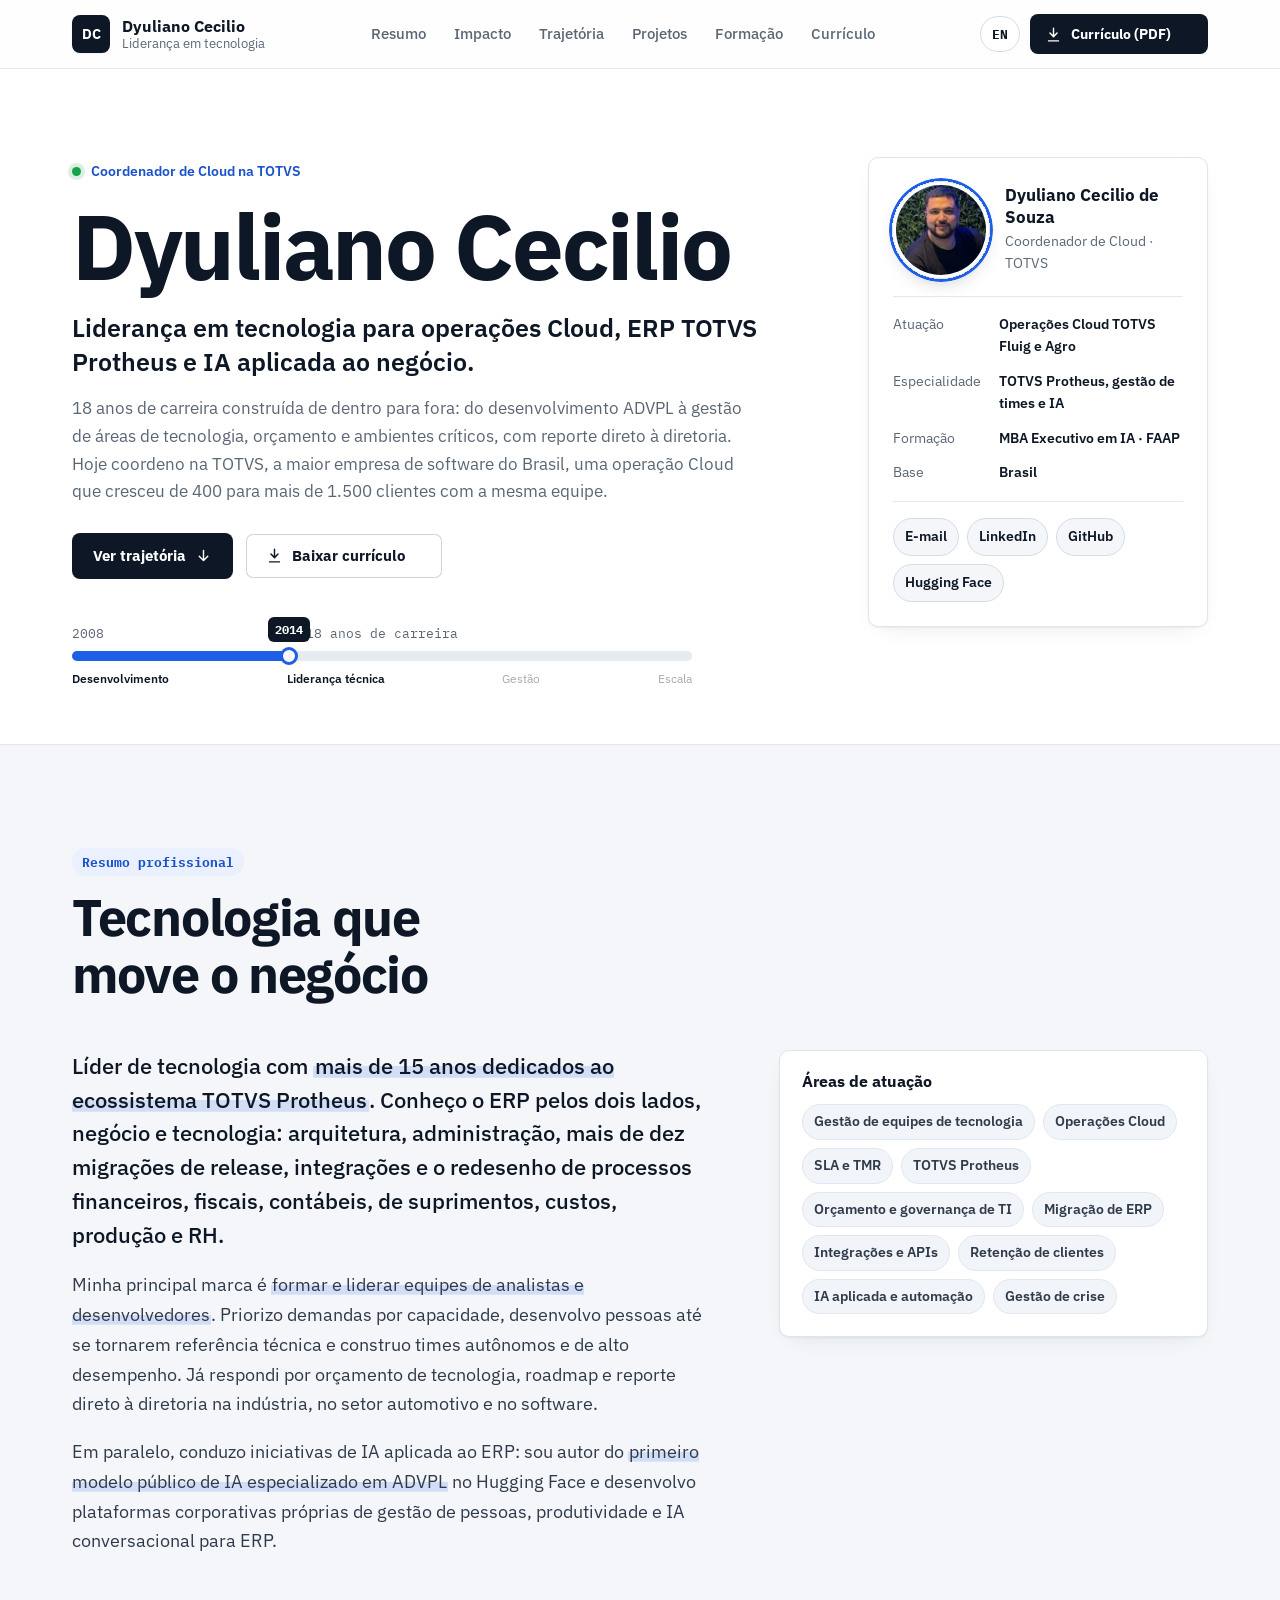
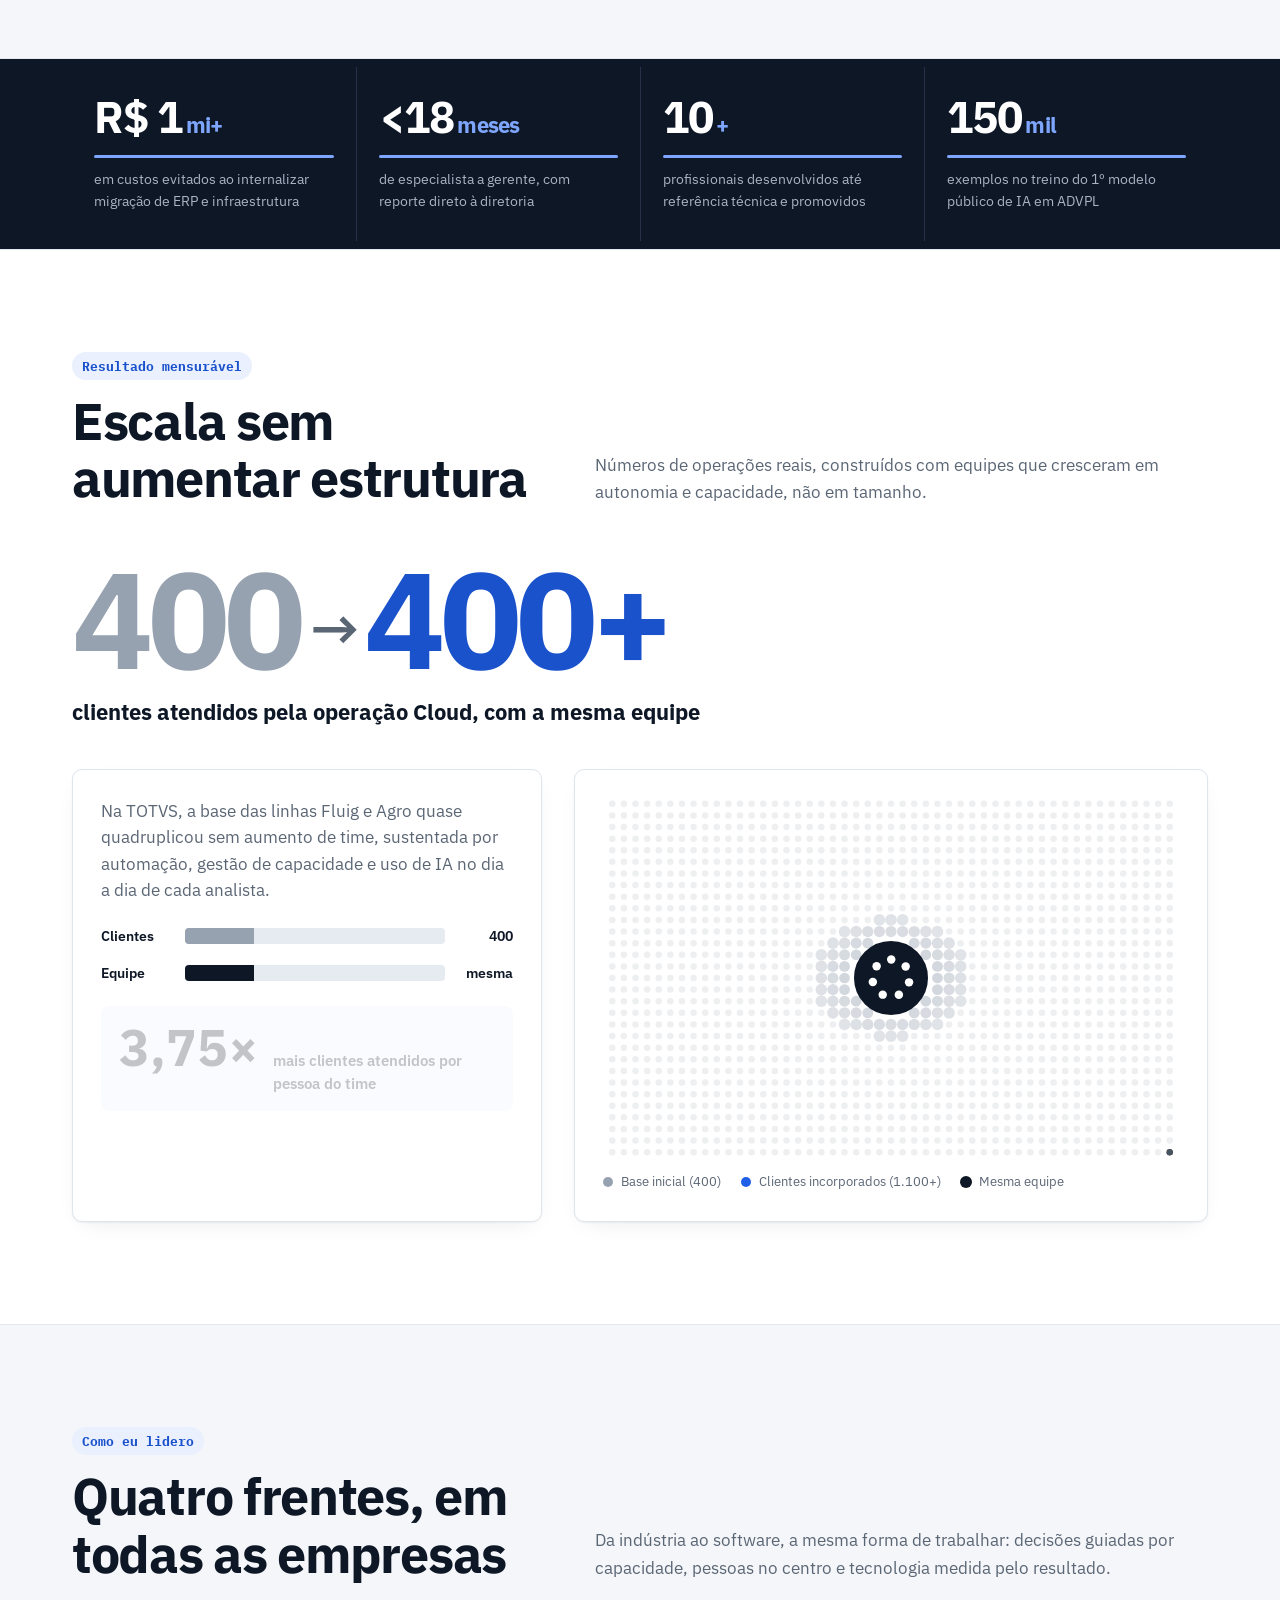
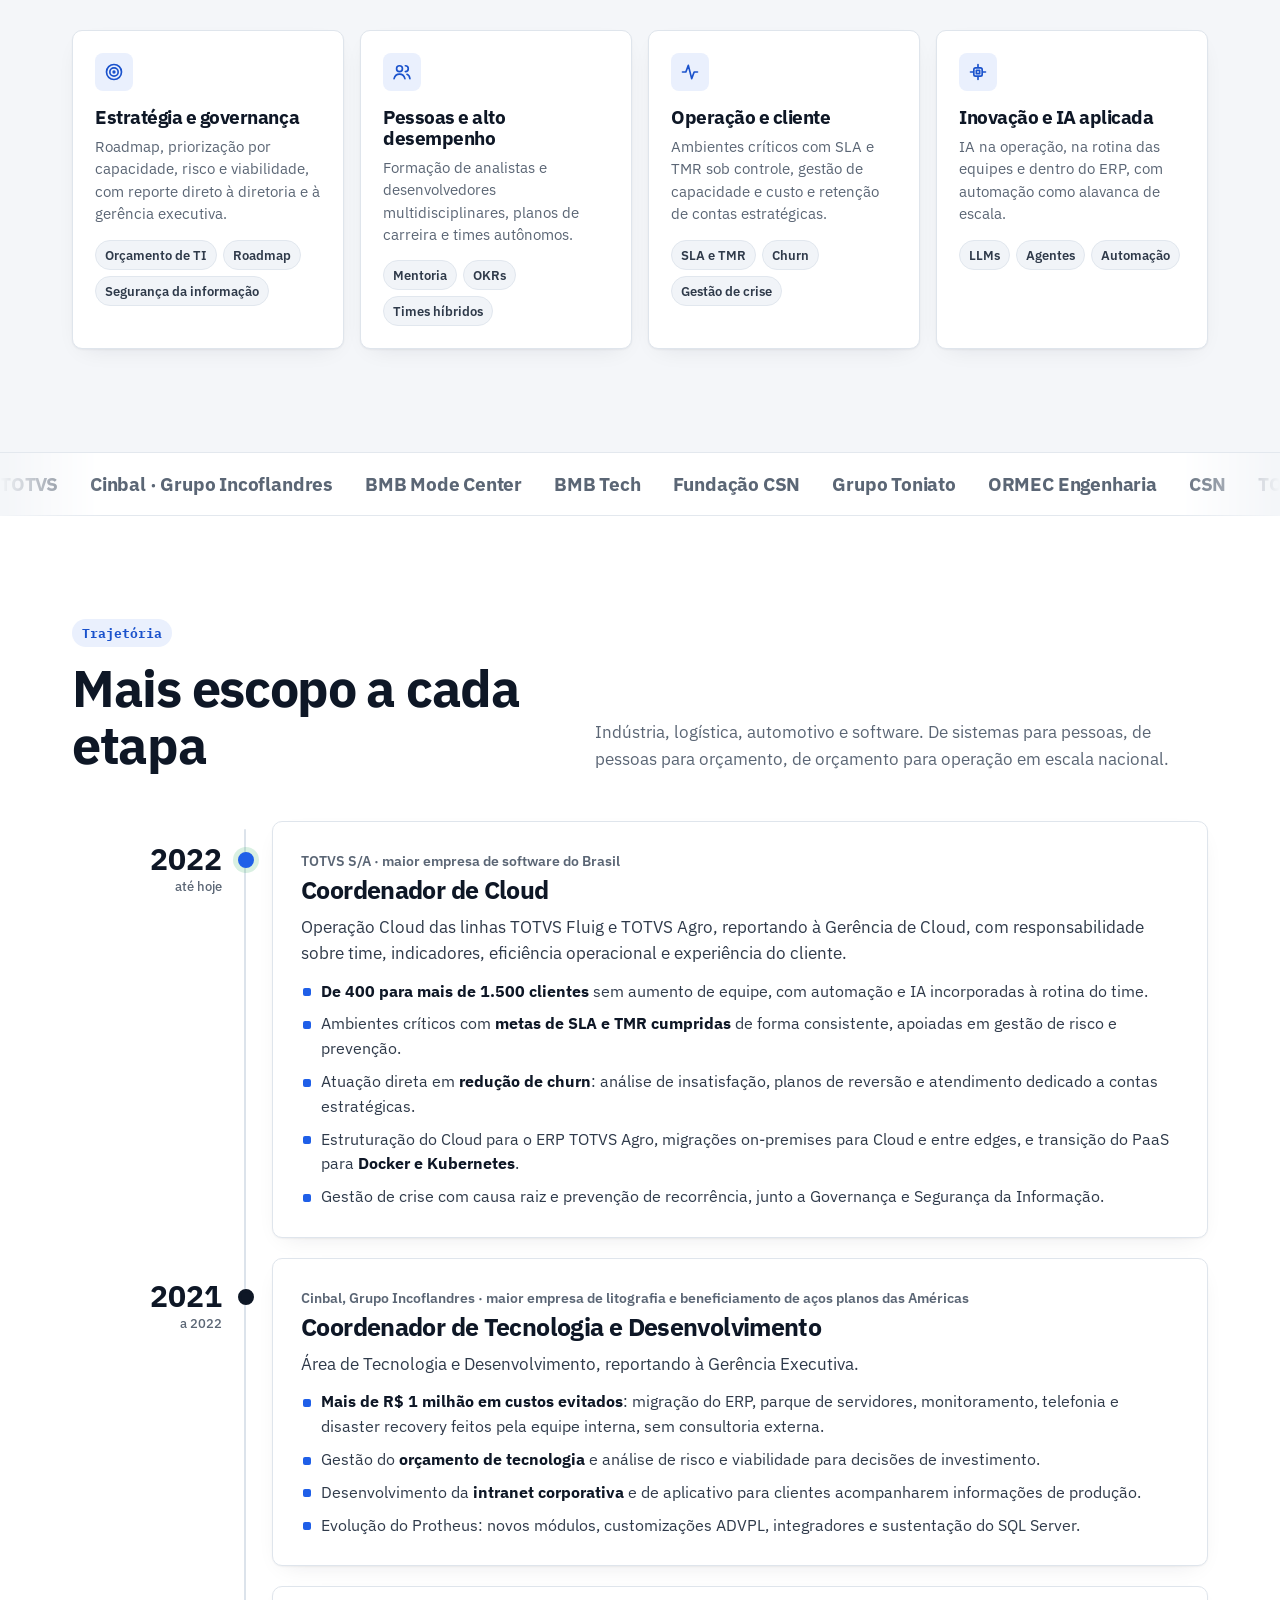
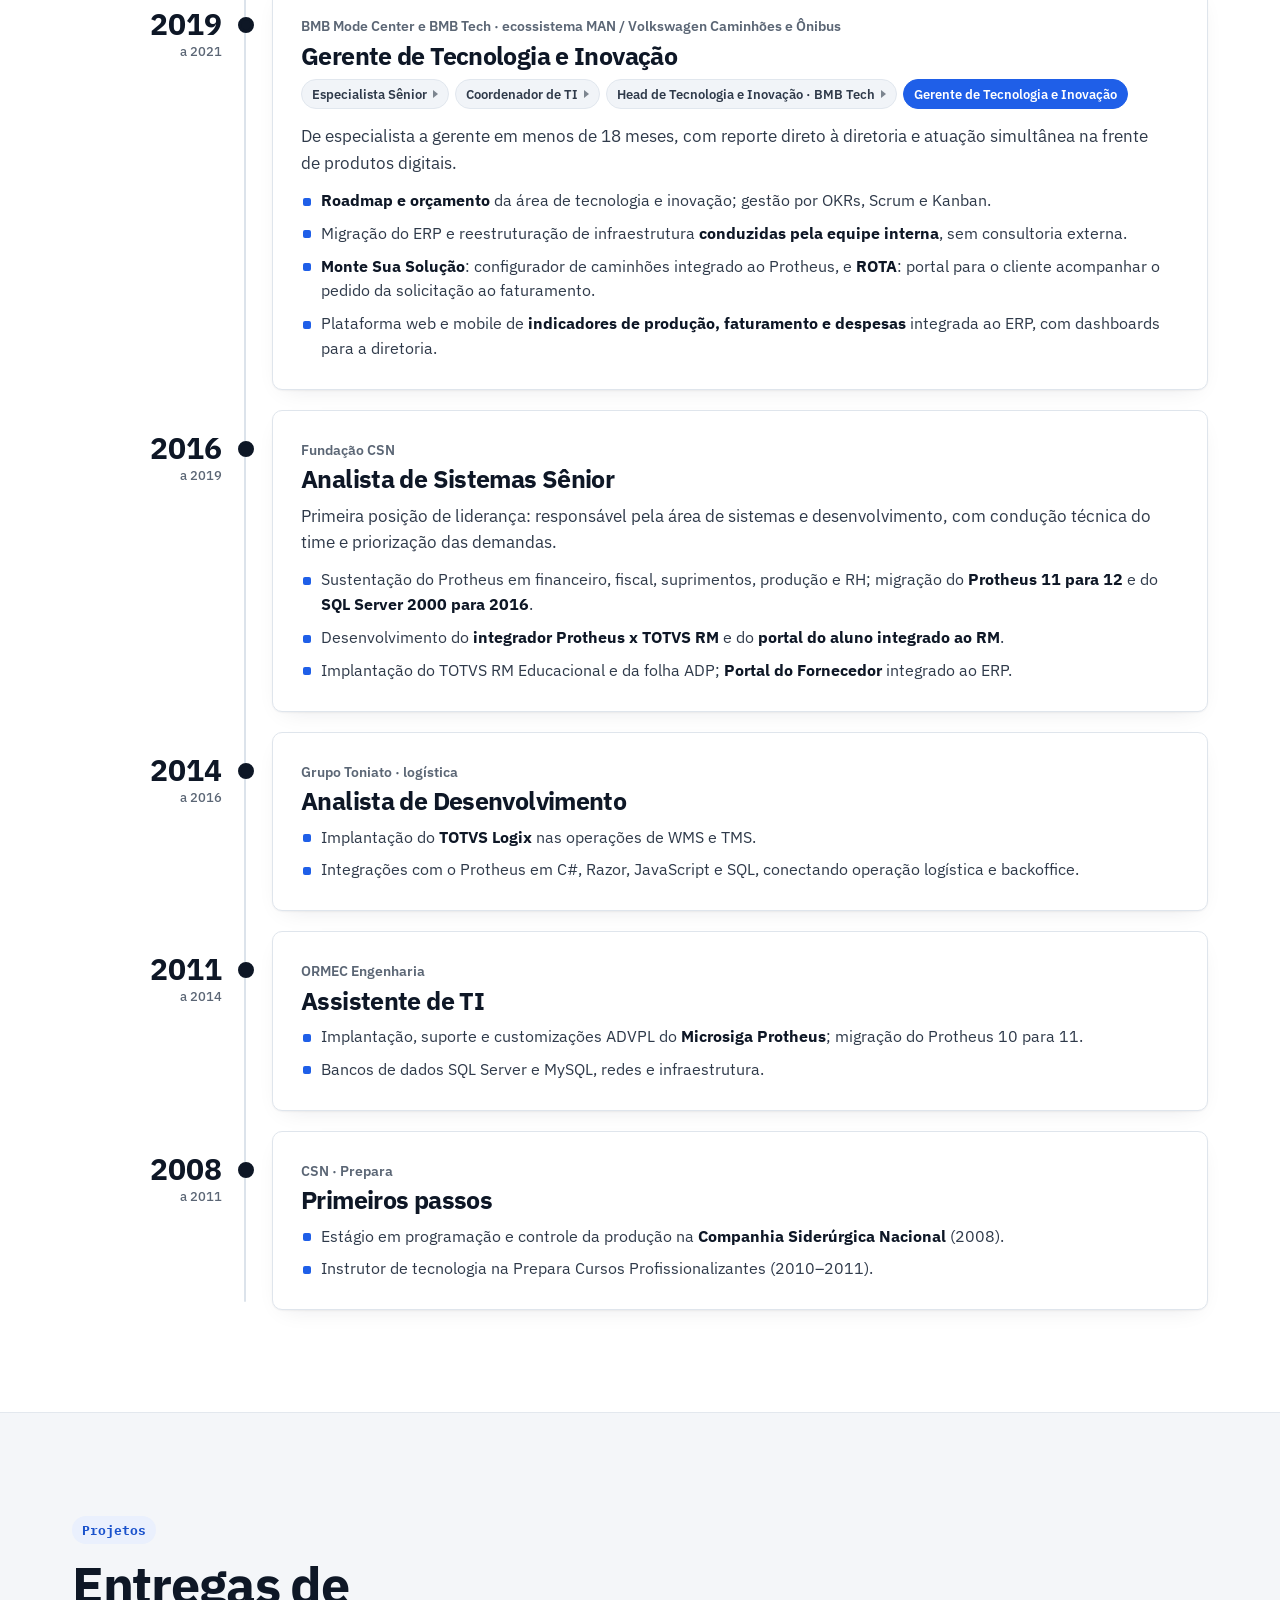
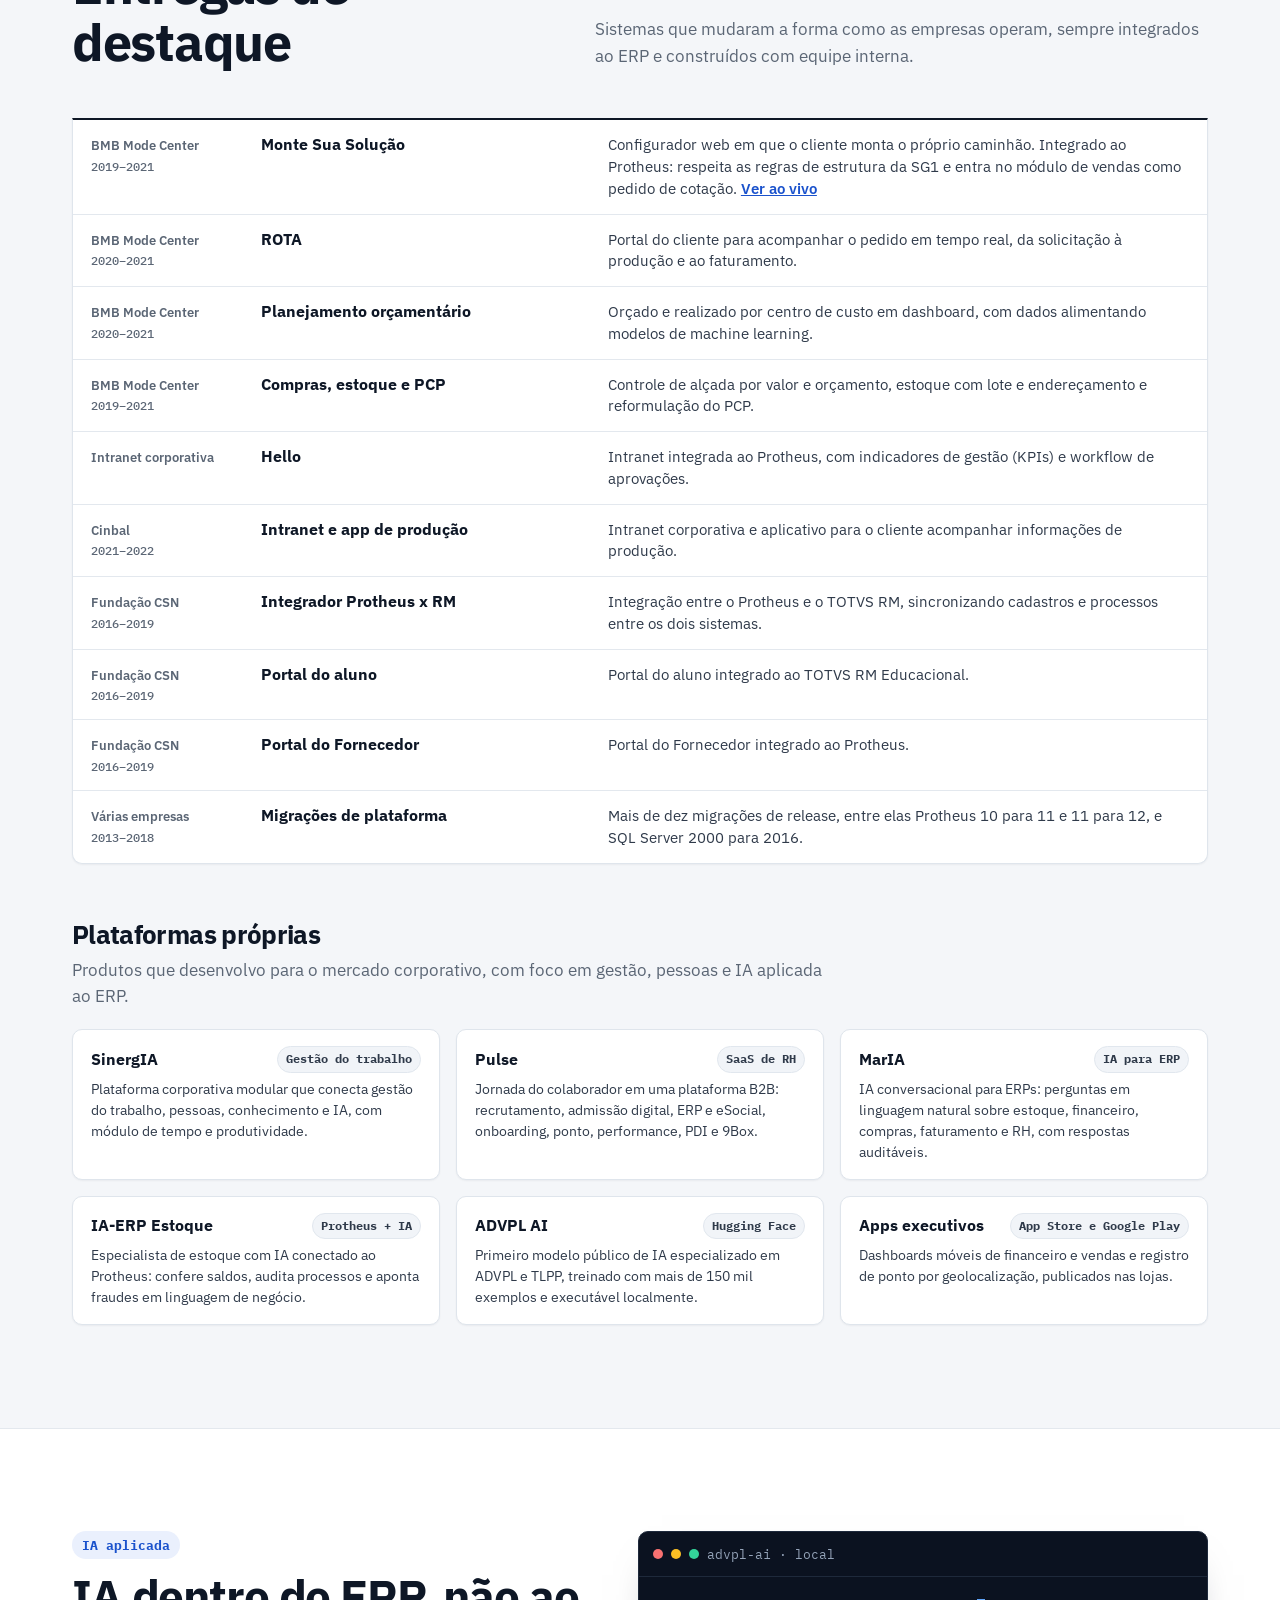
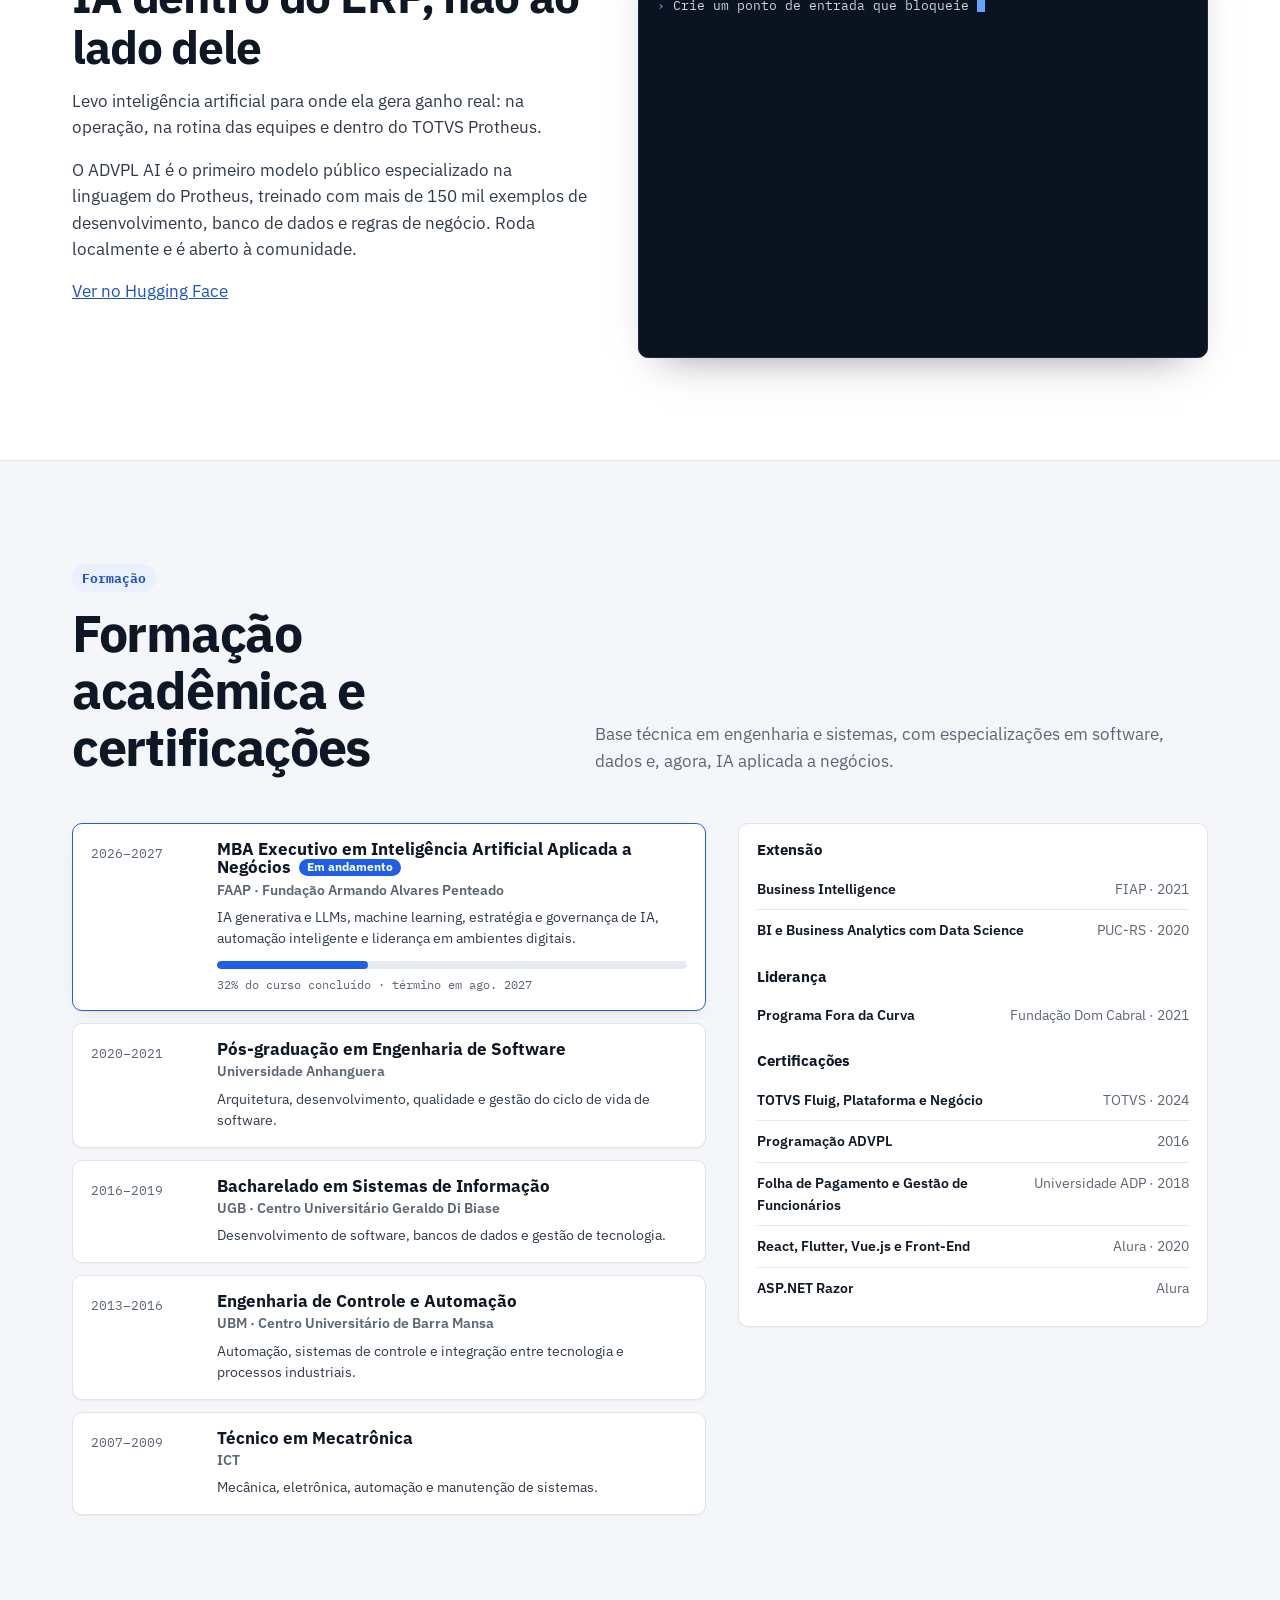
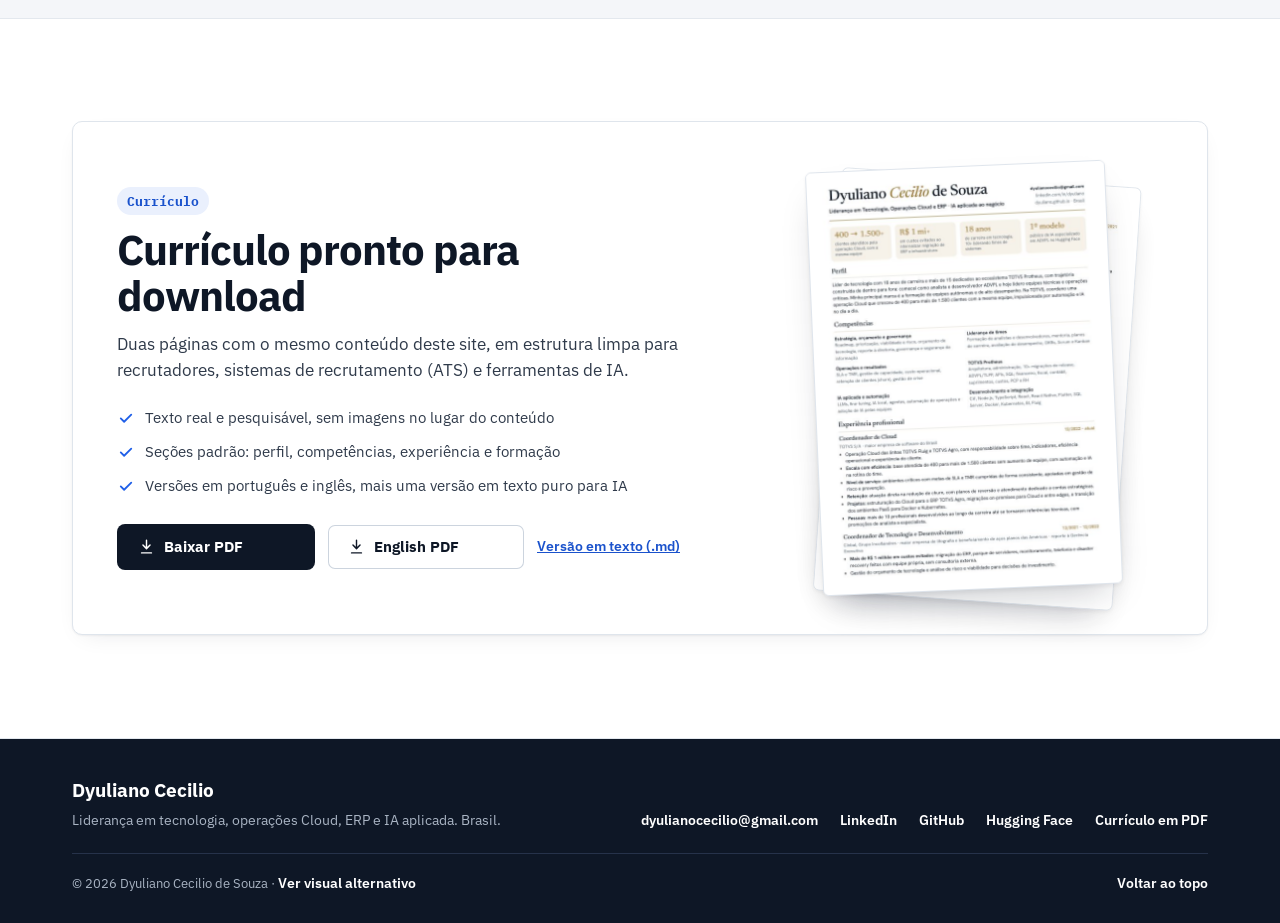
==== commit d840e8d4: "Mais vida: animações por seção, seção de download do currículo, PDF marcado para ATS e IA, versões e" ====
--- a/index.html
+++ b/index.html
@@ -26,6 +26,7 @@
 <link href="https://fonts.googleapis.com/css2?family=IBM+Plex+Mono:wght@500;700&family=IBM+Plex+Sans:wght@400;500;600;700&display=swap" rel="stylesheet">
 <link rel="stylesheet" href="assets/theme-exec.css">
 <link rel="stylesheet" href="assets/site.css">
+<link rel="stylesheet" href="assets/motion.css">
 <script type="application/ld+json">
 {"@context":"https://schema.org","@type":"Person","name":"Dyuliano Cecilio de Souza","jobTitle":"Coordenador de Cloud","worksFor":{"@type":"Organization","name":"TOTVS"},"address":{"@type":"PostalAddress","addressCountry":"BR"},"url":"https://dyuliano.github.io/","sameAs":["https://www.linkedin.com/in/dyuliano/","https://github.com/dyuliano","https://huggingface.co/dyulianocecilio"]}
 </script>
@@ -48,12 +49,12 @@
       <li><a href="#trajetoria">Trajetória</a></li>
       <li><a href="#projetos">Projetos</a></li>
       <li><a href="#formacao">Formação</a></li>
-      <li><a href="#contato">Contato</a></li>
+      <li><a href="#curriculo">Currículo</a></li>
     </ul>
     </nav>
     <div class="tools">
       <a class="lang" href="en/" hreflang="en" lang="en" aria-label="English version">EN</a>
-      <a class="btn primary sm" href="assets/Dyuliano-Cecilio-Curriculo.pdf" download><svg viewBox="0 0 24 24" fill="none" stroke="currentColor" stroke-width="2" stroke-linecap="round" stroke-linejoin="round" aria-hidden="true"><path d="M12 3v12m0 0-5-5m5 5 5-5M5 21h14"/></svg>Currículo (PDF)</a>
+      <a class="btn primary sm" href="assets/Dyuliano-Cecilio-Curriculo.pdf" download data-dl><svg viewBox="0 0 24 24" fill="none" stroke="currentColor" stroke-width="2" stroke-linecap="round" stroke-linejoin="round" aria-hidden="true"><path d="M12 3v12m0 0-5-5m5 5 5-5M5 21h14"/></svg><span class="lbl"><span class="go">Currículo (PDF)</span><span class="done" aria-hidden="true">Download iniciado</span></span></a>
       <button class="menu-btn" id="menuBtn" aria-label="Abrir menu" aria-expanded="false" aria-controls="menu" data-open="Abrir menu" data-close="Fechar menu"><i></i><i></i></button>
     </div>
   </div>
@@ -63,30 +64,30 @@
 <section class="hero" id="inicio">
   <div class="wrap hero-grid">
     <div>
-      <p class="eyebrow"><span class="dot" aria-hidden="true"></span>Coordenador de Cloud na TOTVS</p>
+      <p class="eyebrow" data-in style="--i:0"><span class="dot" aria-hidden="true"></span>Coordenador de Cloud na TOTVS</p>
       <h1><span>Dyuliano</span> <span>Cecilio</span></h1>
-      <p class="title">Liderança em tecnologia para operações Cloud, ERP TOTVS Protheus e IA aplicada ao negócio.</p>
-      <p class="lede">18 anos de carreira construída de dentro para fora: do desenvolvimento ADVPL à gestão de áreas de tecnologia, orçamento e ambientes críticos, com reporte direto à diretoria. Hoje coordeno na TOTVS, a maior empresa de software do Brasil, uma operação Cloud que cresceu de 400 para mais de 1.500 clientes com a mesma equipe.</p>
-      <div class="actions">
+      <p class="title" data-in style="--i:2">Liderança em tecnologia para operações Cloud, ERP TOTVS Protheus e IA aplicada ao negócio.</p>
+      <p class="lede" data-in style="--i:3">18 anos de carreira construída de dentro para fora: do desenvolvimento ADVPL à gestão de áreas de tecnologia, orçamento e ambientes críticos, com reporte direto à diretoria. Hoje coordeno na TOTVS, a maior empresa de software do Brasil, uma operação Cloud que cresceu de 400 para mais de 1.500 clientes com a mesma equipe.</p>
+      <div class="actions" data-in style="--i:4">
         <a class="btn primary" href="#trajetoria">Ver trajetória<svg viewBox="0 0 24 24" fill="none" stroke="currentColor" stroke-width="2" stroke-linecap="round" stroke-linejoin="round" aria-hidden="true"><path d="M12 5v14m0 0-6-6m6 6 6-6"/></svg></a>
-        <a class="btn ghost" href="assets/Dyuliano-Cecilio-Curriculo.pdf" download><svg viewBox="0 0 24 24" fill="none" stroke="currentColor" stroke-width="2" stroke-linecap="round" stroke-linejoin="round" aria-hidden="true"><path d="M12 3v12m0 0-5-5m5 5 5-5M5 21h14"/></svg>Baixar currículo</a>
-      </div>
-      <div class="career" aria-hidden="true">
+        <a class="btn ghost" href="assets/Dyuliano-Cecilio-Curriculo.pdf" download data-dl><svg viewBox="0 0 24 24" fill="none" stroke="currentColor" stroke-width="2" stroke-linecap="round" stroke-linejoin="round" aria-hidden="true"><path d="M12 3v12m0 0-5-5m5 5 5-5M5 21h14"/></svg><span class="lbl"><span class="go">Baixar currículo</span><span class="done" aria-hidden="true">Download iniciado</span></span></a>
+      </div>
+      <div class="career" aria-hidden="true" data-in style="--i:5">
         <div class="lbl"><span>2008</span><span>18 anos de carreira</span><span>hoje</span></div>
-        <div class="track"><i></i></div>
+        <div class="track"><i id="careerFill"></i><span class="rider" id="careerRider"><b>2008</b></span></div>
         <div class="ticks"><span>Desenvolvimento</span><span>Liderança técnica</span><span>Gestão</span><span>Escala</span></div>
       </div>
     </div>
-    <aside class="profile reveal" aria-label="Contato e perfis">
+    <aside class="profile" data-in style="--i:3" aria-label="Contato e perfis">
       <div class="head">
-        <div class="avatar"><img src="assets/rosto.jpg" alt="Foto de Dyuliano Cecilio" width="108" height="108"></div>
+        <div class="avatar"><span class="ring" aria-hidden="true"></span><img src="assets/rosto.jpg" alt="Foto de Dyuliano Cecilio" width="108" height="108"></div>
         <div class="who"><b>Dyuliano Cecilio de Souza</b><span>Coordenador de Cloud · TOTVS</span></div>
       </div>
       <dl class="facts">
-          <div><dt>Atuação</dt><dd>Operações Cloud TOTVS Fluig e Agro</dd></div>
-          <div><dt>Especialidade</dt><dd>TOTVS Protheus, gestão de times e IA</dd></div>
-          <div><dt>Formação</dt><dd>MBA Executivo em IA · FAAP</dd></div>
-          <div><dt>Base</dt><dd>Brasil</dd></div>
+          <div style="--i:0"><dt>Atuação</dt><dd>Operações Cloud TOTVS Fluig e Agro</dd></div>
+          <div style="--i:1"><dt>Especialidade</dt><dd>TOTVS Protheus, gestão de times e IA</dd></div>
+          <div style="--i:2"><dt>Formação</dt><dd>MBA Executivo em IA · FAAP</dd></div>
+          <div style="--i:3"><dt>Base</dt><dd>Brasil</dd></div>
       </dl>
       <div class="links"><a href="mailto:dyulianocecilio@gmail.com">E-mail</a><a href="https://www.linkedin.com/in/dyuliano/" target="_blank" rel="noopener">LinkedIn</a><a href="https://github.com/dyuliano" target="_blank" rel="noopener">GitHub</a><a href="https://huggingface.co/dyulianocecilio" target="_blank" rel="noopener">Hugging Face</a></div>
     </aside>
@@ -98,11 +99,11 @@
     <div class="sec-head reveal"><div><span class="kicker">Resumo profissional</span><h2>Tecnologia que move o negócio</h2></div></div>
     <div class="summary">
       <div class="txt reveal">
-        <p>Líder de tecnologia com mais de 15 anos dedicados ao ecossistema TOTVS Protheus. Conheço o ERP pelos dois lados, negócio e tecnologia: arquitetura, administração, mais de dez migrações de release, integrações e o redesenho de processos financeiros, fiscais, contábeis, de suprimentos, custos, produção e RH.</p>
-        <p>Minha principal marca é formar e liderar equipes de analistas e desenvolvedores. Priorizo demandas por capacidade, desenvolvo pessoas até se tornarem referência técnica e construo times autônomos e de alto desempenho. Já respondi por orçamento de tecnologia, roadmap e reporte direto à diretoria na indústria, no setor automotivo e no software.</p>
-        <p>Em paralelo, conduzo iniciativas de IA aplicada ao ERP: sou autor do primeiro modelo público de IA especializado em ADVPL no Hugging Face e desenvolvo plataformas corporativas próprias de gestão de pessoas, produtividade e IA conversacional para ERP.</p>
-      </div>
-      <aside class="areas reveal"><h3>Áreas de atuação</h3><ul class="tags"><li>Gestão de equipes de tecnologia</li><li>Operações Cloud</li><li>SLA e TMR</li><li>TOTVS Protheus</li><li>Orçamento e governança de TI</li><li>Migração de ERP</li><li>Integrações e APIs</li><li>Retenção de clientes</li><li>IA aplicada e automação</li><li>Gestão de crise</li></ul></aside>
+        <p>Líder de tecnologia com <mark>mais de 15 anos dedicados ao ecossistema TOTVS Protheus</mark>. Conheço o ERP pelos dois lados, negócio e tecnologia: arquitetura, administração, mais de dez migrações de release, integrações e o redesenho de processos financeiros, fiscais, contábeis, de suprimentos, custos, produção e RH.</p>
+        <p>Minha principal marca é <mark>formar e liderar equipes de analistas e desenvolvedores</mark>. Priorizo demandas por capacidade, desenvolvo pessoas até se tornarem referência técnica e construo times autônomos e de alto desempenho. Já respondi por orçamento de tecnologia, roadmap e reporte direto à diretoria na indústria, no setor automotivo e no software.</p>
+        <p>Em paralelo, conduzo iniciativas de IA aplicada ao ERP: sou autor do <mark>primeiro modelo público de IA especializado em ADVPL</mark> no Hugging Face e desenvolvo plataformas corporativas próprias de gestão de pessoas, produtividade e IA conversacional para ERP.</p>
+      </div>
+      <aside class="areas reveal"><h3>Áreas de atuação</h3><ul class="tags" data-stagger><li>Gestão de equipes de tecnologia</li><li>Operações Cloud</li><li>SLA e TMR</li><li>TOTVS Protheus</li><li>Orçamento e governança de TI</li><li>Migração de ERP</li><li>Integrações e APIs</li><li>Retenção de clientes</li><li>IA aplicada e automação</li><li>Gestão de crise</li></ul></aside>
     </div>
   </div>
 </section>
@@ -110,10 +111,10 @@
 <section class="kpis" aria-label="Indicadores">
   <div class="wrap">
     <div class="kpi-grid">
-      <div class="kpi"><div class="n"><span data-to="1" data-prefix="R$ ">R$ 0</span><small>mi+</small></div><p>em custos evitados ao internalizar migração de ERP e infraestrutura</p></div>
-      <div class="kpi"><div class="n"><span data-to="18" data-prefix="&lt;">&lt;0</span><small>meses</small></div><p>de especialista a gerente, com reporte direto à diretoria</p></div>
-      <div class="kpi"><div class="n"><span data-to="10" data-prefix="">0</span><small>+</small></div><p>profissionais desenvolvidos até referência técnica e promovidos</p></div>
-      <div class="kpi"><div class="n"><span data-to="150" data-prefix="">0</span><small>mil</small></div><p>exemplos no treino do 1º modelo público de IA em ADVPL</p></div>
+      <div class="kpi" style="--i:0"><div class="n"><span data-to="1" data-prefix="R$ ">R$ 0</span><small>mi+</small></div><span class="bar" aria-hidden="true"></span><p>em custos evitados ao internalizar migração de ERP e infraestrutura</p></div>
+      <div class="kpi" style="--i:1"><div class="n"><span data-to="18" data-prefix="&lt;">&lt;0</span><small>meses</small></div><span class="bar" aria-hidden="true"></span><p>de especialista a gerente, com reporte direto à diretoria</p></div>
+      <div class="kpi" style="--i:2"><div class="n"><span data-to="10" data-prefix="">0</span><small>+</small></div><span class="bar" aria-hidden="true"></span><p>profissionais desenvolvidos até referência técnica e promovidos</p></div>
+      <div class="kpi" style="--i:3"><div class="n"><span data-to="150" data-prefix="">0</span><small>mil</small></div><span class="bar" aria-hidden="true"></span><p>exemplos no treino do 1º modelo público de IA em ADVPL</p></div>
     </div>
   </div>
 </section>
@@ -143,16 +144,16 @@
 <section class="sec" id="lideranca">
   <div class="wrap">
     <div class="sec-head reveal"><div><span class="kicker">Como eu lidero</span><h2>Quatro frentes, em todas as empresas</h2></div><p>Da indústria ao software, a mesma forma de trabalhar: decisões guiadas por capacidade, pessoas no centro e tecnologia medida pelo resultado.</p></div>
-    <div class="pillars">
-      <article class="pillar reveal"><div class="ic"><svg viewBox="0 0 24 24" fill="none" stroke="currentColor" stroke-width="2" stroke-linecap="round" stroke-linejoin="round" aria-hidden="true"><circle cx="12" cy="12" r="9"/><circle cx="12" cy="12" r="5"/><circle cx="12" cy="12" r="1"/></svg></div><h3>Estratégia e governança</h3><p>Roadmap, priorização por capacidade, risco e viabilidade, com reporte direto à diretoria e à gerência executiva.</p><ul><li>Orçamento de TI</li><li>Roadmap</li><li>Segurança da informação</li></ul></article>
-      <article class="pillar reveal"><div class="ic"><svg viewBox="0 0 24 24" fill="none" stroke="currentColor" stroke-width="2" stroke-linecap="round" stroke-linejoin="round" aria-hidden="true"><circle cx="9" cy="8" r="3.5"/><path d="M2.5 20c.8-3.5 3.4-5.5 6.5-5.5s5.7 2 6.5 5.5"/><path d="M16 4.5a3.5 3.5 0 0 1 0 7"/><path d="M18 14.7c1.9.7 3.1 2.5 3.5 5.3"/></svg></div><h3>Pessoas e alto desempenho</h3><p>Formação de analistas e desenvolvedores multidisciplinares, planos de carreira e times autônomos.</p><ul><li>Mentoria</li><li>OKRs</li><li>Times híbridos</li></ul></article>
-      <article class="pillar reveal"><div class="ic"><svg viewBox="0 0 24 24" fill="none" stroke="currentColor" stroke-width="2" stroke-linecap="round" stroke-linejoin="round" aria-hidden="true"><path d="M3 12h4l3-8 4 16 3-8h4"/></svg></div><h3>Operação e cliente</h3><p>Ambientes críticos com SLA e TMR sob controle, gestão de capacidade e custo e retenção de contas estratégicas.</p><ul><li>SLA e TMR</li><li>Churn</li><li>Gestão de crise</li></ul></article>
-      <article class="pillar reveal"><div class="ic"><svg viewBox="0 0 24 24" fill="none" stroke="currentColor" stroke-width="2" stroke-linecap="round" stroke-linejoin="round" aria-hidden="true"><path d="M12 3v3M12 18v3M3 12h3M18 12h3"/><rect x="7" y="7" width="10" height="10" rx="2"/><path d="M10 10h4v4h-4z"/></svg></div><h3>Inovação e IA aplicada</h3><p>IA na operação, na rotina das equipes e dentro do ERP, com automação como alavanca de escala.</p><ul><li>LLMs</li><li>Agentes</li><li>Automação</li></ul></article>
-    </div>
-  </div>
-</section>
-
-<div class="cos" aria-label="Empresas"><div class="wrap"><ul><li>TOTVS</li><li>Cinbal · Grupo Incoflandres</li><li>BMB Mode Center</li><li>BMB Tech</li><li>Fundação CSN</li><li>Grupo Toniato</li><li>ORMEC Engenharia</li><li>CSN</li></ul></div></div>
+    <div class="pillars" data-stagger>
+      <article class="pillar"><div class="ic"><svg viewBox="0 0 24 24" fill="none" stroke="currentColor" stroke-width="2" stroke-linecap="round" stroke-linejoin="round" aria-hidden="true"><circle cx="12" cy="12" r="9"/><circle cx="12" cy="12" r="5"/><circle cx="12" cy="12" r="1"/></svg></div><h3>Estratégia e governança</h3><p>Roadmap, priorização por capacidade, risco e viabilidade, com reporte direto à diretoria e à gerência executiva.</p><ul><li>Orçamento de TI</li><li>Roadmap</li><li>Segurança da informação</li></ul></article>
+      <article class="pillar"><div class="ic"><svg viewBox="0 0 24 24" fill="none" stroke="currentColor" stroke-width="2" stroke-linecap="round" stroke-linejoin="round" aria-hidden="true"><circle cx="9" cy="8" r="3.5"/><path d="M2.5 20c.8-3.5 3.4-5.5 6.5-5.5s5.7 2 6.5 5.5"/><path d="M16 4.5a3.5 3.5 0 0 1 0 7"/><path d="M18 14.7c1.9.7 3.1 2.5 3.5 5.3"/></svg></div><h3>Pessoas e alto desempenho</h3><p>Formação de analistas e desenvolvedores multidisciplinares, planos de carreira e times autônomos.</p><ul><li>Mentoria</li><li>OKRs</li><li>Times híbridos</li></ul></article>
+      <article class="pillar"><div class="ic"><svg viewBox="0 0 24 24" fill="none" stroke="currentColor" stroke-width="2" stroke-linecap="round" stroke-linejoin="round" aria-hidden="true"><path d="M3 12h4l3-8 4 16 3-8h4"/></svg></div><h3>Operação e cliente</h3><p>Ambientes críticos com SLA e TMR sob controle, gestão de capacidade e custo e retenção de contas estratégicas.</p><ul><li>SLA e TMR</li><li>Churn</li><li>Gestão de crise</li></ul></article>
+      <article class="pillar"><div class="ic"><svg viewBox="0 0 24 24" fill="none" stroke="currentColor" stroke-width="2" stroke-linecap="round" stroke-linejoin="round" aria-hidden="true"><path d="M12 3v3M12 18v3M3 12h3M18 12h3"/><rect x="7" y="7" width="10" height="10" rx="2"/><path d="M10 10h4v4h-4z"/></svg></div><h3>Inovação e IA aplicada</h3><p>IA na operação, na rotina das equipes e dentro do ERP, com automação como alavanca de escala.</p><ul><li>LLMs</li><li>Agentes</li><li>Automação</li></ul></article>
+    </div>
+  </div>
+</section>
+
+<div class="cos" aria-label="Empresas"><div class="track"><ul><li>TOTVS</li><li>Cinbal · Grupo Incoflandres</li><li>BMB Mode Center</li><li>BMB Tech</li><li>Fundação CSN</li><li>Grupo Toniato</li><li>ORMEC Engenharia</li><li>CSN</li></ul><ul aria-hidden="true"><li>TOTVS</li><li>Cinbal · Grupo Incoflandres</li><li>BMB Mode Center</li><li>BMB Tech</li><li>Fundação CSN</li><li>Grupo Toniato</li><li>ORMEC Engenharia</li><li>CSN</li></ul></div></div>
 
 <section class="sec alt" id="trajetoria">
   <div class="wrap">
@@ -180,7 +181,7 @@
 <section class="sec" id="projetos">
   <div class="wrap">
     <div class="sec-head reveal"><div><span class="kicker">Projetos</span><h2>Entregas de destaque</h2></div><p>Sistemas que mudaram a forma como as empresas operam, sempre integrados ao ERP e construídos com equipe interna.</p></div>
-    <div class="plist reveal">
+    <div class="plist" data-stagger>
       <div class="prow"><div class="co">BMB Mode Center<small>2019–2021</small></div><h3>Monte Sua Solução</h3><p>Configurador web em que o cliente monta o próprio caminhão. Integrado ao Protheus: respeita as regras de estrutura da SG1 e entra no módulo de vendas como pedido de cotação. <a href="https://www.modecenter.com.br/solucao" target="_blank" rel="noopener">Ver ao vivo</a></p></div>
       <div class="prow"><div class="co">BMB Mode Center<small>2020–2021</small></div><h3>ROTA</h3><p>Portal do cliente para acompanhar o pedido em tempo real, da solicitação à produção e ao faturamento.</p></div>
       <div class="prow"><div class="co">BMB Mode Center<small>2020–2021</small></div><h3>Planejamento orçamentário</h3><p>Orçado e realizado por centro de custo em dashboard, com dados alimentando modelos de machine learning.</p></div>
@@ -194,7 +195,7 @@
     </div>
     <h3 class="sub-h reveal">Plataformas próprias</h3>
     <p class="sub-p reveal">Produtos que desenvolvo para o mercado corporativo, com foco em gestão, pessoas e IA aplicada ao ERP.</p>
-    <div class="products reveal">
+    <div class="products" data-stagger>
       <article class="prod"><div class="pt"><h3>SinergIA</h3><span class="badge">Gestão do trabalho</span></div><p>Plataforma corporativa modular que conecta gestão do trabalho, pessoas, conhecimento e IA, com módulo de tempo e produtividade.</p></article>
       <article class="prod"><div class="pt"><h3>Pulse</h3><span class="badge">SaaS de RH</span></div><p>Jornada do colaborador em uma plataforma B2B: recrutamento, admissão digital, ERP e eSocial, onboarding, ponto, performance, PDI e 9Box.</p></article>
       <article class="prod"><div class="pt"><h3>MarIA</h3><span class="badge">IA para ERP</span></div><p>IA conversacional para ERPs: perguntas em linguagem natural sobre estoque, financeiro, compras, faturamento e RH, com respostas auditáveis.</p></article>
@@ -224,8 +225,8 @@
   <div class="wrap">
     <div class="sec-head reveal"><div><span class="kicker">Formação</span><h2>Formação acadêmica e certificações</h2></div><p>Base técnica em engenharia e sistemas, com especializações em software, dados e, agora, IA aplicada a negócios.</p></div>
     <div class="edu-grid">
-      <div class="degrees reveal">
-        <article class="deg hl"><div class="when">2026–2027</div><div><h3>MBA Executivo em Inteligência Artificial Aplicada a Negócios<span class="st">Em andamento</span></h3><div class="inst">FAAP · Fundação Armando Alvares Penteado</div><p>IA generativa e LLMs, machine learning, estratégia e governança de IA, automação inteligente e liderança em ambientes digitais.</p></div></article>
+      <div class="degrees" data-stagger>
+        <article class="deg hl"><div class="when">2026–2027</div><div><h3>MBA Executivo em Inteligência Artificial Aplicada a Negócios<span class="st">Em andamento</span></h3><div class="inst">FAAP · Fundação Armando Alvares Penteado</div><p>IA generativa e LLMs, machine learning, estratégia e governança de IA, automação inteligente e liderança em ambientes digitais.</p><div class="mba" data-start="2026-08-01" data-end="2027-08-31" data-label="{p}% do curso concluído · término em ago. 2027"><div class="tr"><i></i></div><span></span></div></div></article>
         <article class="deg"><div class="when">2020–2021</div><div><h3>Pós-graduação em Engenharia de Software</h3><div class="inst">Universidade Anhanguera</div><p>Arquitetura, desenvolvimento, qualidade e gestão do ciclo de vida de software.</p></div></article>
         <article class="deg"><div class="when">2016–2019</div><div><h3>Bacharelado em Sistemas de Informação</h3><div class="inst">UGB · Centro Universitário Geraldo Di Biase</div><p>Desenvolvimento de software, bancos de dados e gestão de tecnologia.</p></div></article>
         <article class="deg"><div class="when">2013–2016</div><div><h3>Engenharia de Controle e Automação</h3><div class="inst">UBM · Centro Universitário de Barra Mansa</div><p>Automação, sistemas de controle e integração entre tecnologia e processos industriais.</p></div></article>
@@ -235,13 +236,36 @@
     </div>
   </div>
 </section>
+
+<section class="sec alt cv-sec reveal" id="curriculo">
+  <div class="wrap">
+    <div class="cv-card">
+      <div>
+        <span class="kicker">Currículo</span>
+        <h2>Currículo pronto para download</h2>
+        <p class="lead">Duas páginas com o mesmo conteúdo deste site, em estrutura limpa para recrutadores, sistemas de recrutamento (ATS) e ferramentas de IA.</p>
+        <ul class="cv-points"><li><svg viewBox="0 0 24 24" fill="none" stroke="currentColor" stroke-width="2.4" stroke-linecap="round" stroke-linejoin="round" aria-hidden="true"><path d="M5 12.5l4.5 4.5L19 7.5"/></svg><span>Texto real e pesquisável, sem imagens no lugar do conteúdo</span></li><li><svg viewBox="0 0 24 24" fill="none" stroke="currentColor" stroke-width="2.4" stroke-linecap="round" stroke-linejoin="round" aria-hidden="true"><path d="M5 12.5l4.5 4.5L19 7.5"/></svg><span>Seções padrão: perfil, competências, experiência e formação</span></li><li><svg viewBox="0 0 24 24" fill="none" stroke="currentColor" stroke-width="2.4" stroke-linecap="round" stroke-linejoin="round" aria-hidden="true"><path d="M5 12.5l4.5 4.5L19 7.5"/></svg><span>Versões em português e inglês, mais uma versão em texto puro para IA</span></li></ul>
+        <div class="cv-actions">
+          <a class="btn primary" href="assets/Dyuliano-Cecilio-Curriculo.pdf" download data-dl><svg viewBox="0 0 24 24" fill="none" stroke="currentColor" stroke-width="2" stroke-linecap="round" stroke-linejoin="round" aria-hidden="true"><path d="M12 3v12m0 0-5-5m5 5 5-5M5 21h14"/></svg><span class="lbl"><span class="go">Baixar PDF</span><span class="done" aria-hidden="true">Download iniciado</span></span></a>
+          <a class="btn ghost" href="assets/Dyuliano-Cecilio-Resume.pdf" download data-dl><svg viewBox="0 0 24 24" fill="none" stroke="currentColor" stroke-width="2" stroke-linecap="round" stroke-linejoin="round" aria-hidden="true"><path d="M12 3v12m0 0-5-5m5 5 5-5M5 21h14"/></svg><span class="lbl"><span class="go">English PDF</span><span class="done" aria-hidden="true">Download iniciado</span></span></a>
+          <a class="alt" href="curriculo.md">Versão em texto (.md)</a>
+        </div>
+      </div>
+      <div class="cv-preview" aria-hidden="true">
+        <span class="sheet back"><img src="assets/cv-pt-2.jpg" alt="" width="600" height="849" loading="lazy"></span>
+        <a class="sheet" href="assets/Dyuliano-Cecilio-Curriculo.pdf" download data-dl tabindex="-1"><img src="assets/cv-pt.jpg" alt="Prévia da primeira página do currículo em PDF" width="600" height="849" loading="lazy"></a>
+      </div>
+    </div>
+  </div>
+</section>
 </main>
+<a class="btn primary fab" href="assets/Dyuliano-Cecilio-Curriculo.pdf" download data-dl><svg viewBox="0 0 24 24" fill="none" stroke="currentColor" stroke-width="2" stroke-linecap="round" stroke-linejoin="round" aria-hidden="true"><path d="M12 3v12m0 0-5-5m5 5 5-5M5 21h14"/></svg><span class="lbl"><span class="go">Baixar currículo</span><span class="done" aria-hidden="true">Download iniciado</span></span></a>
 
 <footer class="foot" id="contato">
   <div class="wrap">
     <div class="foot-top">
       <div><b>Dyuliano Cecilio</b><p>Liderança em tecnologia, operações Cloud, ERP e IA aplicada. Brasil.</p></div>
-      <nav aria-label="Contato"><a href="mailto:dyulianocecilio@gmail.com">dyulianocecilio@gmail.com</a><a href="https://www.linkedin.com/in/dyuliano/" target="_blank" rel="noopener">LinkedIn</a><a href="https://github.com/dyuliano" target="_blank" rel="noopener">GitHub</a><a href="https://huggingface.co/dyulianocecilio" target="_blank" rel="noopener">Hugging Face</a><a href="assets/Dyuliano-Cecilio-Curriculo.pdf" download>Currículo em PDF</a></nav>
+      <nav aria-label="Contato"><a href="mailto:dyulianocecilio@gmail.com">dyulianocecilio@gmail.com</a><a href="https://www.linkedin.com/in/dyuliano/" target="_blank" rel="noopener">LinkedIn</a><a href="https://github.com/dyuliano" target="_blank" rel="noopener">GitHub</a><a href="https://huggingface.co/dyulianocecilio" target="_blank" rel="noopener">Hugging Face</a><a href="assets/Dyuliano-Cecilio-Curriculo.pdf" download data-dl>Currículo em PDF</a></nav>
     </div>
     <div class="foot-base"><span>© <span data-year>2026</span> Dyuliano Cecilio de Souza · <a href="v2/">Ver visual alternativo</a></span><a href="#inicio">Voltar ao topo</a></div>
   </div>
--- a/assets/theme-exec.css
+++ b/assets/theme-exec.css
@@ -116,3 +116,4 @@
   --intro-track:#26324A;
   --intro-fill:#1F5FE8;
 }
+:root{--hl:rgba(31,95,232,.16);--lift:translateY(-3px);--shadow-lift:0 2px 4px rgba(14,23,38,.06),0 18px 36px -16px rgba(14,23,38,.28);--row-hover:#F6F8FB}
--- a/assets/motion.css
+++ b/assets/motion.css
@@ -0,0 +1,156 @@
+/* Movimento e personalidade. Só transform, opacity, clip-path e filter.
+   Curvas fortes de ease-out; tudo desliga com prefers-reduced-motion. */
+@property --ring{syntax:'<number>';inherits:false;initial-value:0}
+:root{
+  --ease-out:cubic-bezier(.23,1,.32,1);
+  --ease-io:cubic-bezier(.77,0,.175,1);
+}
+
+/* ---------- hero ---------- */
+.hero h1 span{clip-path:inset(0 0 100% 0);transform:translateY(35%);transition:clip-path .9s var(--ease-out),transform .9s var(--ease-out)}
+.hero h1 span:last-child{transition-delay:.1s}
+.ready .hero h1 span{clip-path:inset(-12% -6% -24% -6%);transform:none}
+[data-in]{opacity:0;transform:translateY(14px);filter:blur(4px);transition:opacity .7s var(--ease-out),transform .7s var(--ease-out),filter .7s var(--ease-out);transition-delay:calc(.3s + var(--i,0) * 80ms)}
+.ready [data-in]{opacity:1;transform:none;filter:none}
+.profile[data-in]{transform:translateY(18px) scale(.97)}
+.ready .profile[data-in]{transform:none}
+.avatar{position:relative;overflow:visible}
+.avatar img{border-radius:50%}
+.avatar .ring{position:absolute;inset:-7px;border-radius:50%;background:conic-gradient(var(--accent) calc(var(--ring) * 1%),transparent 0);-webkit-mask:radial-gradient(farthest-side,transparent calc(100% - 3px),#000 calc(100% - 3px));mask:radial-gradient(farthest-side,transparent calc(100% - 3px),#000 calc(100% - 3px));transition:--ring 1.6s var(--ease-io) .9s;pointer-events:none}
+.ready .avatar .ring{--ring:100}
+.facts > div{opacity:0;transform:translateX(10px);transition:opacity .5s var(--ease-out),transform .5s var(--ease-out);transition-delay:calc(1s + var(--i,0) * 70ms)}
+.ready .facts > div{opacity:1;transform:none}
+
+/* barra de carreira com marcador de ano */
+.career .track{position:relative;overflow:visible}
+.career .track i{transition:none;border-radius:inherit}
+.career .rider{position:absolute;top:50%;left:0;width:18px;height:18px;margin:-9px 0 0 -9px;border-radius:50%;background:var(--surface);border:3px solid var(--accent);box-shadow:var(--shadow-sm)}
+.career .rider b{position:absolute;bottom:calc(100% + 8px);left:50%;transform:translateX(-50%);font-family:var(--font-mono);font-size:12px;font-weight:700;padding:3px 7px;border-radius:6px;background:var(--ink);color:var(--surface);white-space:nowrap;font-variant-numeric:tabular-nums}
+.career .ticks span{transition:color .3s ease,opacity .3s ease;opacity:.55}
+.career .ticks span.on{opacity:1;color:var(--ink);font-weight:600}
+
+/* ---------- títulos de seção ---------- */
+.sec-head .kicker{opacity:0;transform:scale(.92);transition:opacity .5s var(--ease-out),transform .5s var(--ease-out)}
+.sec-head h2{clip-path:inset(0 0 100% 0);transform:translateY(28%);transition:clip-path .9s var(--ease-out) .08s,transform .9s var(--ease-out) .08s}
+.sec-head > p{opacity:0;transform:translateY(10px);transition:opacity .7s var(--ease-out) .25s,transform .7s var(--ease-out) .25s}
+.sec-head.in .kicker,.sec-head.in > p{opacity:1;transform:none}
+.sec-head.in h2{clip-path:inset(-10% -4% -20% -4%);transform:none}
+.sec-head.reveal{opacity:1;transform:none}
+
+/* ---------- entrada em sequência ---------- */
+[data-stagger] > *{opacity:0;transform:translateY(16px);transition:opacity .6s var(--ease-out),transform .6s var(--ease-out),box-shadow .25s ease;transition-delay:calc(var(--i,0) * 70ms)}
+[data-stagger].in > *{opacity:1;transform:none}
+[data-stagger].in > *:hover{transition-delay:0s}
+
+/* marca-texto no resumo */
+.summary mark{color:inherit;background:linear-gradient(var(--hl),var(--hl)) no-repeat 0 88% / 0% 42%;transition:background-size 1.1s var(--ease-io);padding:0 .08em;border-radius:2px}
+.summary .txt.in mark{background-size:100% 42%}
+.summary .txt.in p:nth-child(1) mark{transition-delay:.3s}
+.summary .txt.in p:nth-child(2) mark{transition-delay:.7s}
+.summary .txt.in p:nth-child(3) mark{transition-delay:1.1s}
+
+/* indicadores */
+.kpi .n{display:inline-block}
+.kpis.in .kpi .n{animation:kpiPop .6s var(--ease-out) both;animation-delay:calc(var(--i,0) * 90ms + .1s)}
+@keyframes kpiPop{from{transform:translateY(10px);opacity:0}to{transform:none;opacity:1}}
+.kpi .bar{display:block;height:3px;margin-top:14px;background:var(--kpi-accent);transform:scaleX(0);transform-origin:left;transition:transform 1.2s var(--ease-io);transition-delay:calc(var(--i,0) * 90ms + .3s);border-radius:2px}
+.kpis.in .kpi .bar{transform:scaleX(1)}
+
+/* liderança: ícones se desenham */
+.pillar .ic svg *{stroke-dasharray:1;stroke-dashoffset:1;transition:stroke-dashoffset 1.1s var(--ease-io);transition-delay:calc(var(--i,0) * 90ms + .35s)}
+.pillars.in .pillar .ic svg *{stroke-dashoffset:0}
+.pillar,.prod,.deg{transition:transform .25s var(--ease-out),box-shadow .25s var(--ease-out)}
+@media (hover:hover) and (pointer:fine){
+  .pillar:hover,.prod:hover,.deg:hover{transform:var(--lift)}
+  .pillar:hover,.prod:hover{box-shadow:var(--shadow-lift)}
+}
+
+/* empresas em movimento contínuo */
+.cos{padding:16px 0;-webkit-mask:linear-gradient(90deg,transparent,#000 8%,#000 92%,transparent);mask:linear-gradient(90deg,transparent,#000 8%,#000 92%,transparent)}
+.cos .track{display:flex;width:max-content;animation:cos 48s linear infinite}
+.cos .track ul{flex-wrap:nowrap;justify-content:flex-start;padding-right:32px}
+.cos:hover .track{animation-play-state:paused}
+@keyframes cos{to{transform:translateX(-50%)}}
+
+/* trajetória */
+.job{opacity:0;transform:translateX(28px);transition:opacity .7s var(--ease-out),transform .7s var(--ease-out),box-shadow .25s ease}
+.job.in{opacity:1;transform:none}
+.job .yr{opacity:0;transform:translateY(8px);transition:opacity .6s var(--ease-out) .15s,transform .6s var(--ease-out) .15s}
+.job.in .yr{opacity:1;transform:none}
+.job ul li{opacity:0;transform:translateY(8px);transition:opacity .5s var(--ease-out),transform .5s var(--ease-out);transition-delay:calc(.35s + var(--i,0) * 90ms)}
+.job.in ul li{opacity:1;transform:none}
+.ladder span{opacity:.3;transition:opacity .35s ease,transform .35s var(--ease-out);transition-delay:calc(.45s + var(--i,0) * 320ms)}
+.job.in .ladder span{opacity:1}
+.job.in .ladder span.top{animation:promo .6s var(--ease-out) both;animation-delay:calc(.45s + var(--i,0) * 320ms)}
+@keyframes promo{0%{transform:scale(.92);opacity:.3}60%{transform:scale(1.06);opacity:1}100%{transform:scale(1);opacity:1}}
+.ladder span:not(:last-child)::after{content:"";display:inline-block;width:0;height:0;margin-left:6px;border-left:5px solid currentColor;border-top:4px solid transparent;border-bottom:4px solid transparent;vertical-align:1px;opacity:.6}
+
+/* projetos */
+.prow{position:relative}
+.prow::before{content:"";position:absolute;left:0;top:0;bottom:0;width:3px;background:var(--accent);transform:scaleY(0);transform-origin:top;transition:transform .25s var(--ease-out)}
+@media (hover:hover) and (pointer:fine){
+  .prow{transition:background .2s ease}
+  .prow:hover{background:var(--row-hover)}
+  .prow:hover::before{transform:scaleY(1)}
+}
+
+/* formação: progresso do MBA */
+.mba{margin-top:12px}
+.mba .tr{height:8px;border-radius:999px;background:var(--track);border:var(--track-border);overflow:hidden}
+.mba .tr i{display:block;height:100%;width:0;background:var(--accent);transition:width 1.6s var(--ease-io) .4s;border-radius:inherit}
+.mba span{display:block;font-family:var(--font-mono);font-size:12px;color:var(--muted);margin-top:6px}
+.deg.hl .st{animation:pulse 2.4s ease-in-out infinite}
+@keyframes pulse{0%,100%{box-shadow:0 0 0 0 var(--live-halo)}50%{box-shadow:0 0 0 6px transparent}}
+
+/* ---------- currículo para download ---------- */
+.cv-sec .cv-card{display:grid;grid-template-columns:minmax(0,1.2fr) minmax(0,.8fr);gap:clamp(24px,4vw,56px);align-items:center;background:var(--surface);border:var(--card-border);border-radius:var(--radius);box-shadow:var(--shadow);padding:clamp(22px,3.5vw,44px)}
+.cv-card h2{font-size:clamp(28px,3.6vw,42px);margin-bottom:12px}
+.cv-card .lead{color:var(--ink-2);margin-bottom:22px;max-width:36em}
+.cv-points{list-style:none;margin:0 0 26px;padding:0;display:grid;gap:10px}
+.cv-points li{display:flex;gap:10px;align-items:flex-start;font-size:15px;color:var(--ink-2)}
+.cv-points svg{flex:none;width:18px;height:18px;color:var(--accent);margin-top:3px}
+.cv-actions{display:flex;flex-wrap:wrap;gap:12px;align-items:center}
+.cv-actions .alt{font-size:14px;font-weight:600}
+.cv-preview{position:relative;justify-self:center;width:min(100%,300px);perspective:1200px}
+.cv-preview .sheet{display:block;border-radius:6px;overflow:hidden;border:var(--card-border);box-shadow:var(--shadow-lift);transform:rotate(-2.5deg) translateY(0);transition:transform .5s var(--ease-out);background:#fff}
+.cv-preview .sheet.back{position:absolute;inset:0;transform:rotate(4deg) translate(14px,10px);opacity:.9;z-index:-1}
+.cv-preview img{width:100%;height:auto}
+@media (hover:hover) and (pointer:fine){.cv-preview:hover .sheet:not(.back){transform:rotate(0) translateY(-6px)}}
+.cv-sec.in .cv-preview .sheet:not(.back){animation:sheetIn .9s var(--ease-out) both .15s}
+@keyframes sheetIn{from{opacity:0;transform:rotate(-8deg) translateY(30px)}to{opacity:1;transform:rotate(-2.5deg) translateY(0)}}
+
+/* botão de download: confirmação */
+.btn .lbl{display:inline-grid}
+.btn .lbl > span{grid-area:1/1;transition:opacity .2s ease,filter .2s ease,transform .2s var(--ease-out)}
+.btn .lbl .done{opacity:0;filter:blur(3px);transform:translateY(6px)}
+.btn.downloaded .lbl .go{opacity:0;filter:blur(3px);transform:translateY(-6px)}
+.btn.downloaded .lbl .done{opacity:1;filter:none;transform:none}
+.btn:active{transform:scale(.97)}
+
+/* botão flutuante no celular */
+.fab{position:fixed;left:50%;bottom:max(16px,env(safe-area-inset-bottom));z-index:55;transform:translate(-50%,140%);transition:transform .45s var(--ease-out);display:none}
+.fab.show{transform:translate(-50%,0)}
+@media (max-width:640px){
+  .fab{display:inline-flex;box-shadow:var(--shadow-lift)}
+  .cv-sec .cv-card{grid-template-columns:1fr}
+  .cv-preview{width:min(80%,240px);order:-1}
+  .cv-actions .btn{flex:1 1 100%}
+}
+
+@media (prefers-reduced-motion:reduce){
+  .hero h1 span,.sec-head h2{clip-path:none!important;transform:none!important}
+  [data-in],[data-stagger] > *,.job,.job .yr,.job ul li,.facts > div,.sec-head .kicker,.sec-head > p,.ladder span{opacity:1!important;transform:none!important;filter:none!important}
+  .summary mark{background-size:100% 42%}
+  .kpi .bar{transform:none}
+  .pillar .ic svg *{stroke-dashoffset:0}
+  .avatar .ring{--ring:100}
+  .cos .track{animation:none}
+  .cos .track ul + ul{display:none}
+  .cos .track{width:auto;justify-content:center}
+}
+@media print{
+  .fab,.cv-preview,.cv-sec{display:none!important}
+  [data-in],[data-stagger] > *,.job,.job ul li,.ladder span{opacity:1!important;transform:none!important;filter:none!important}
+  .hero h1 span,.sec-head h2{clip-path:none!important;transform:none!important}
+}
+.career .lbl span:last-child{opacity:0}
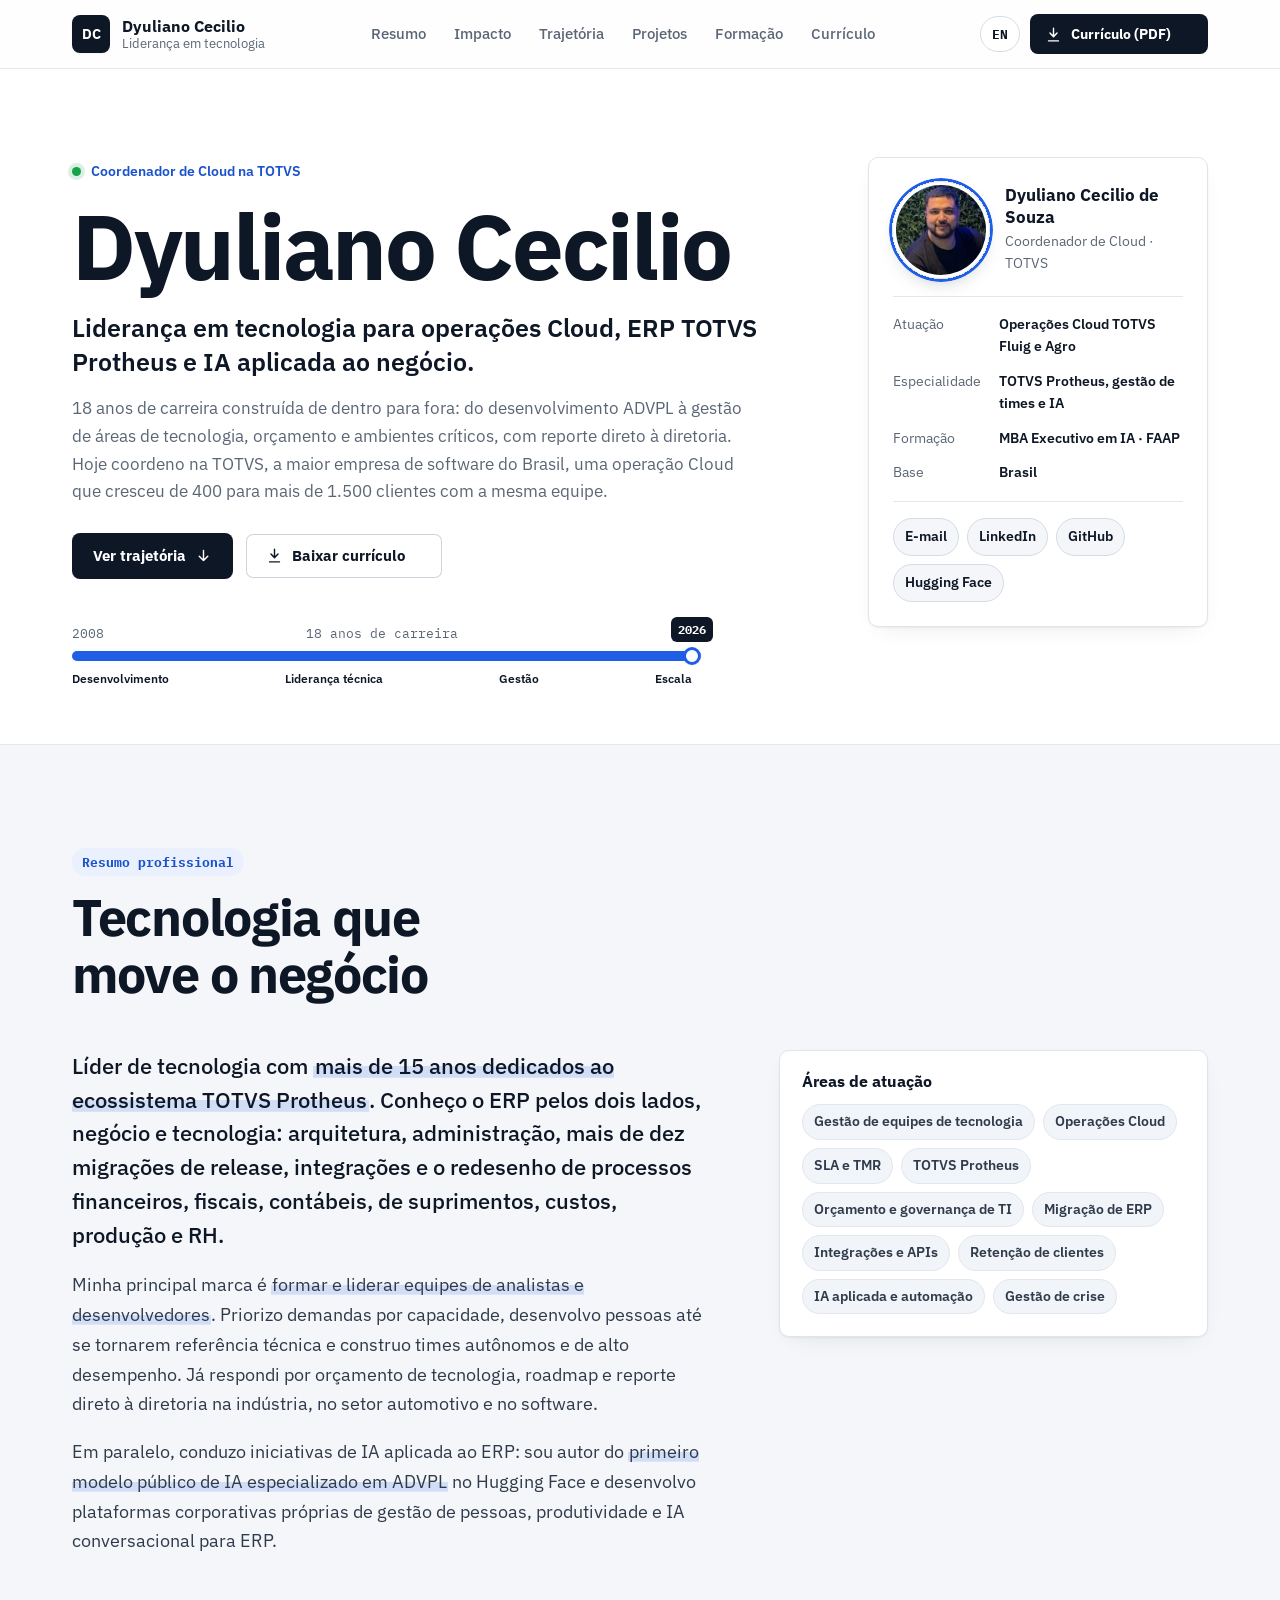
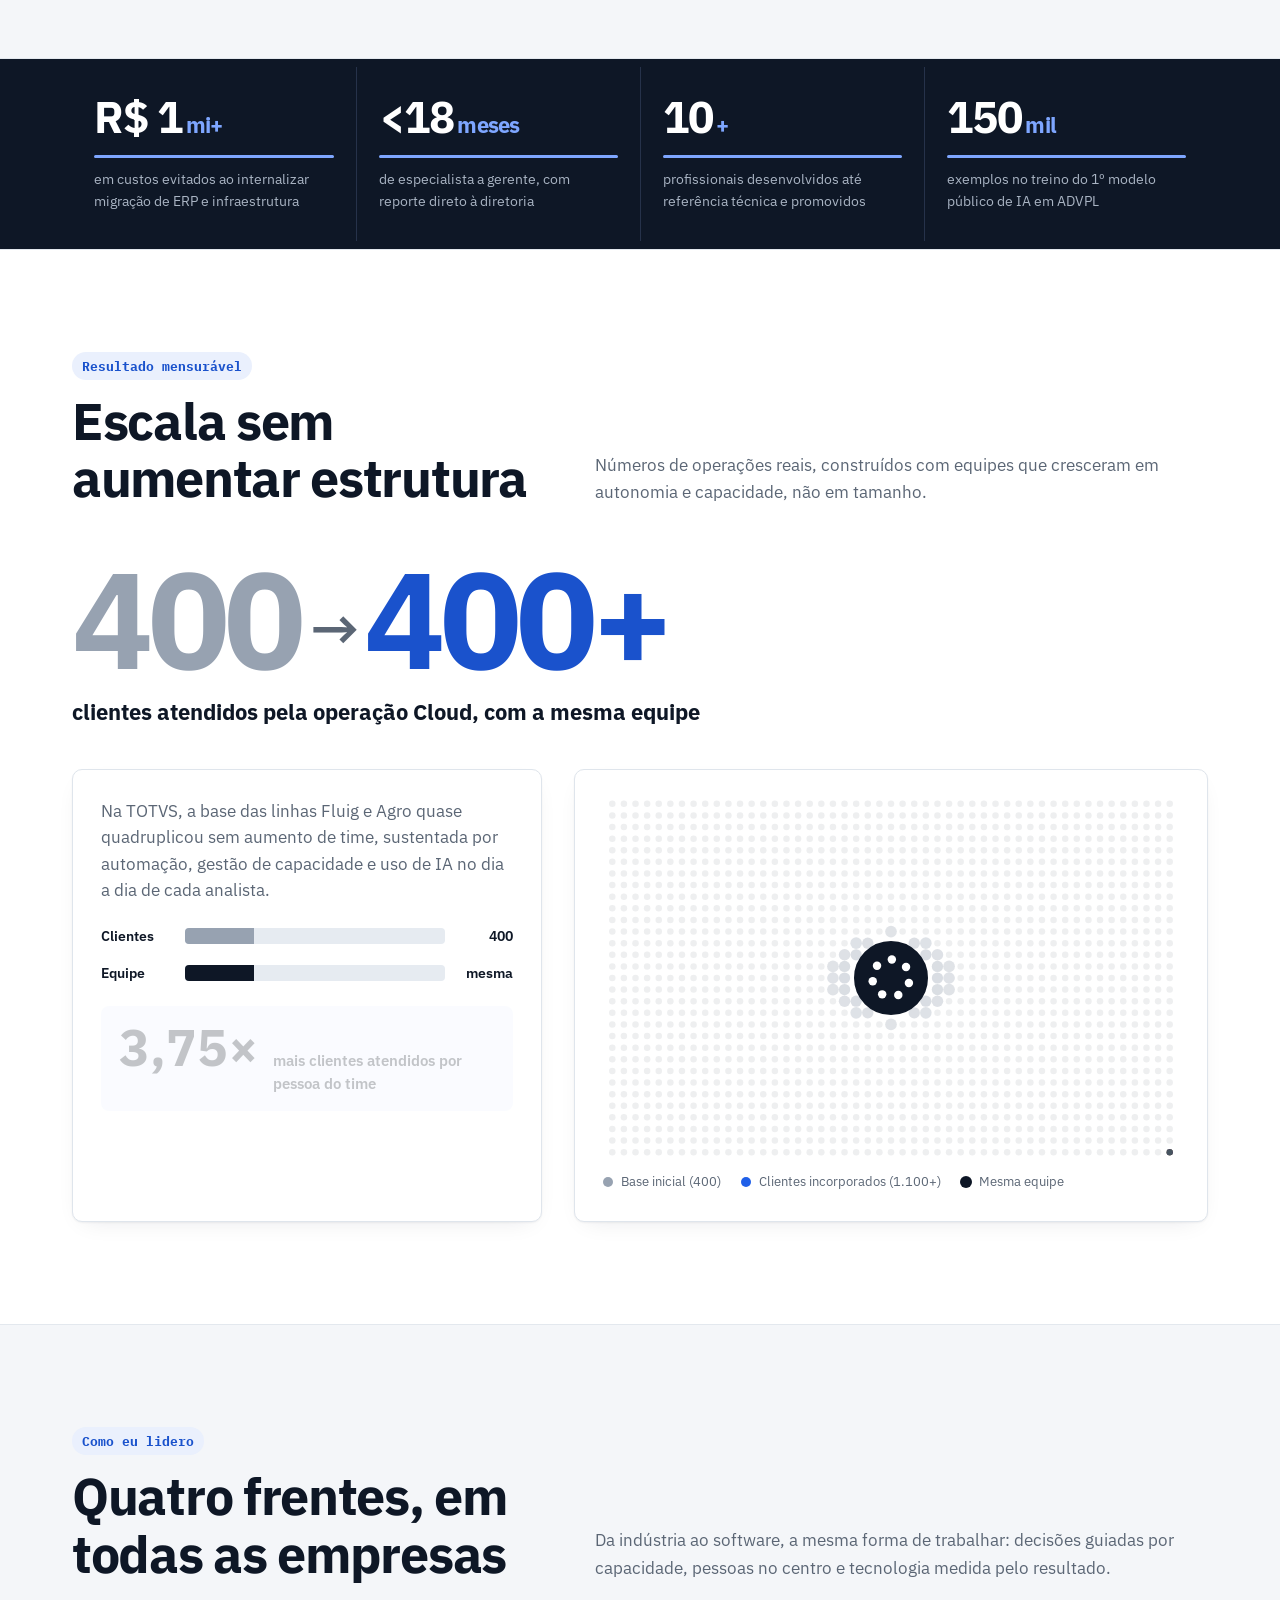
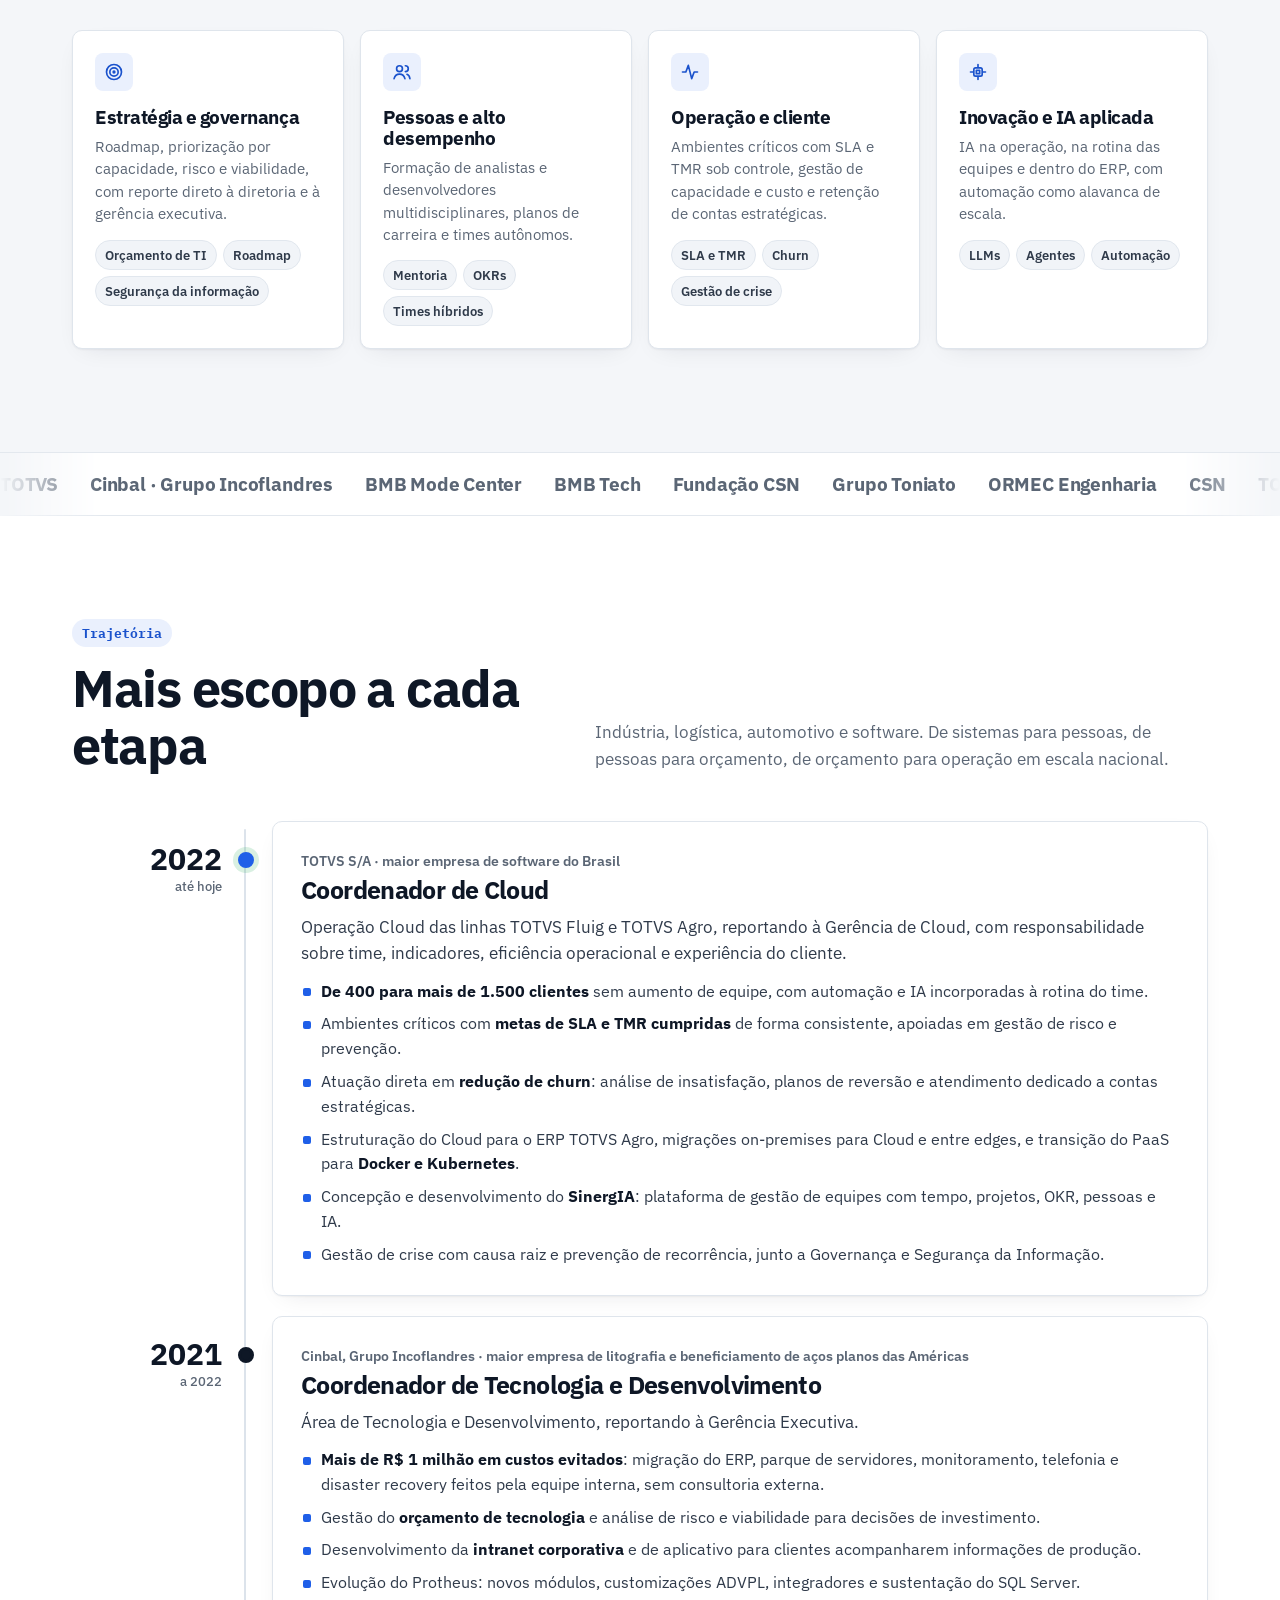
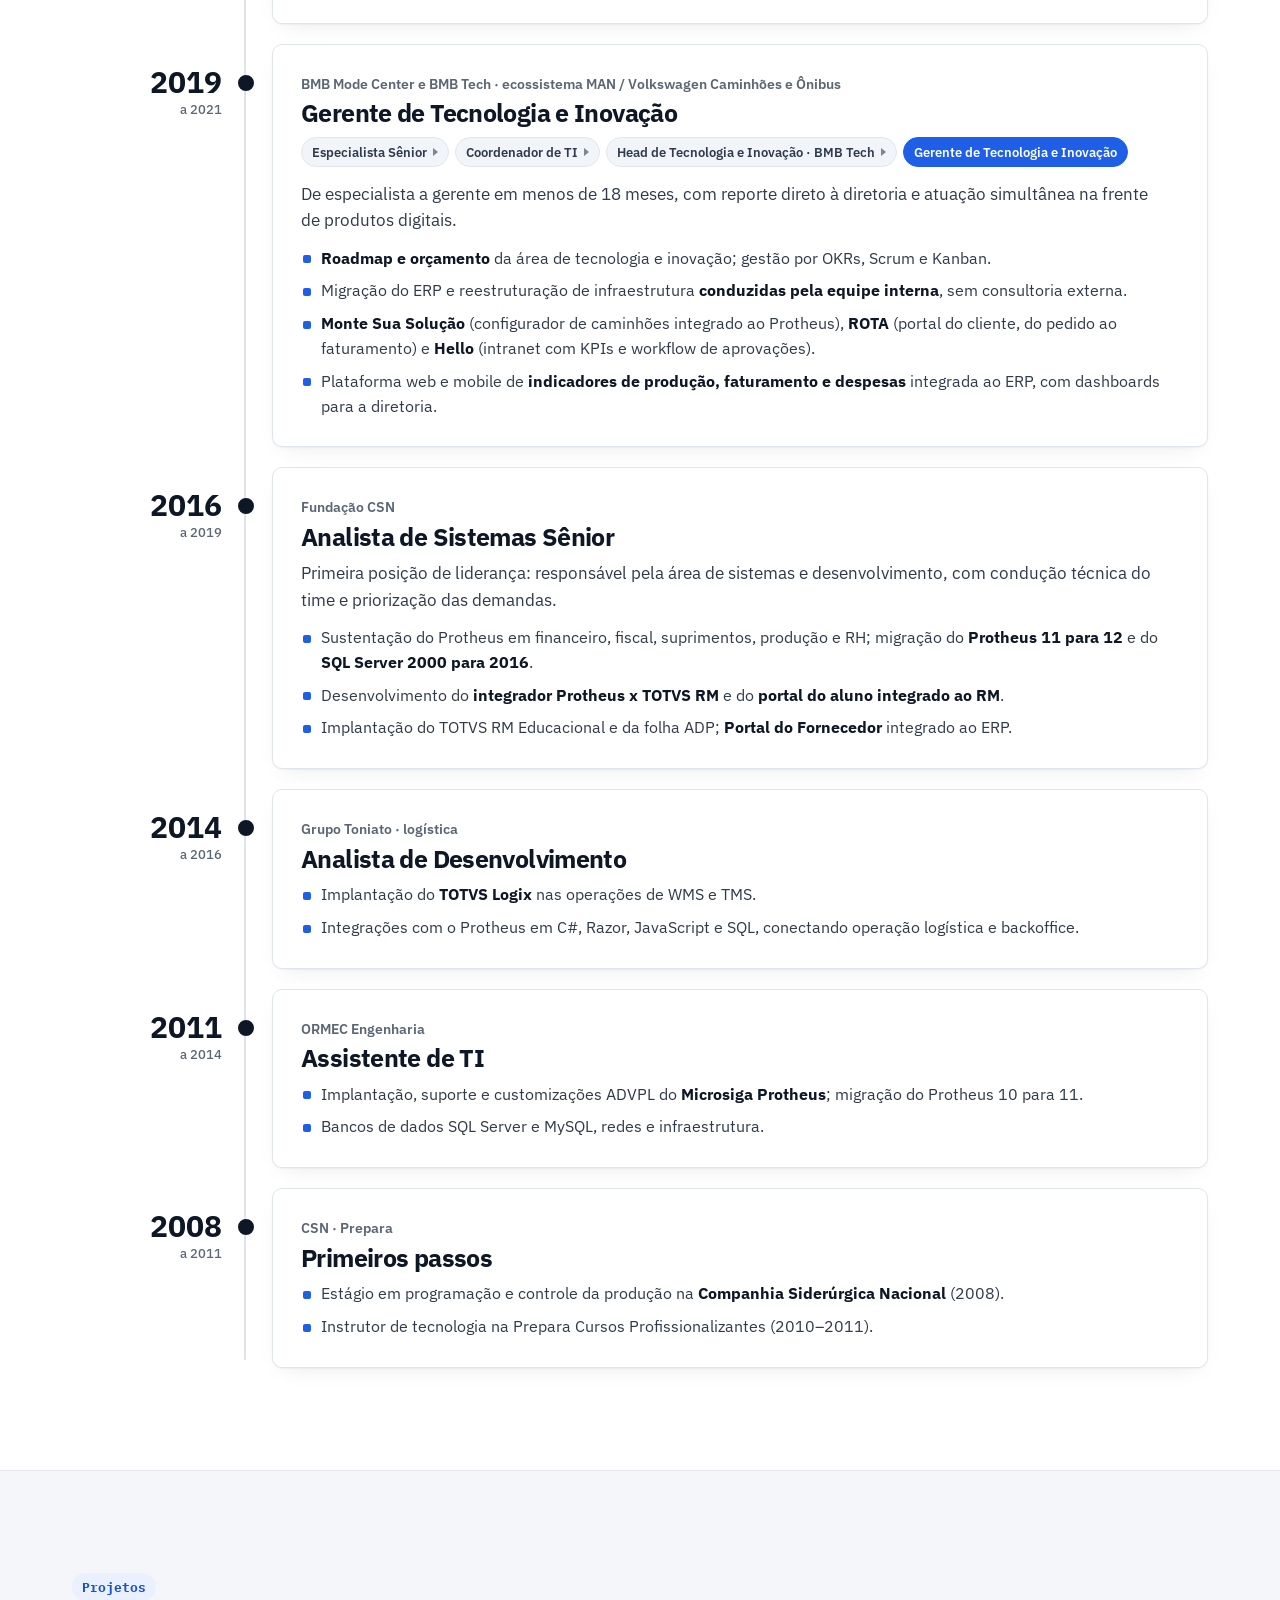
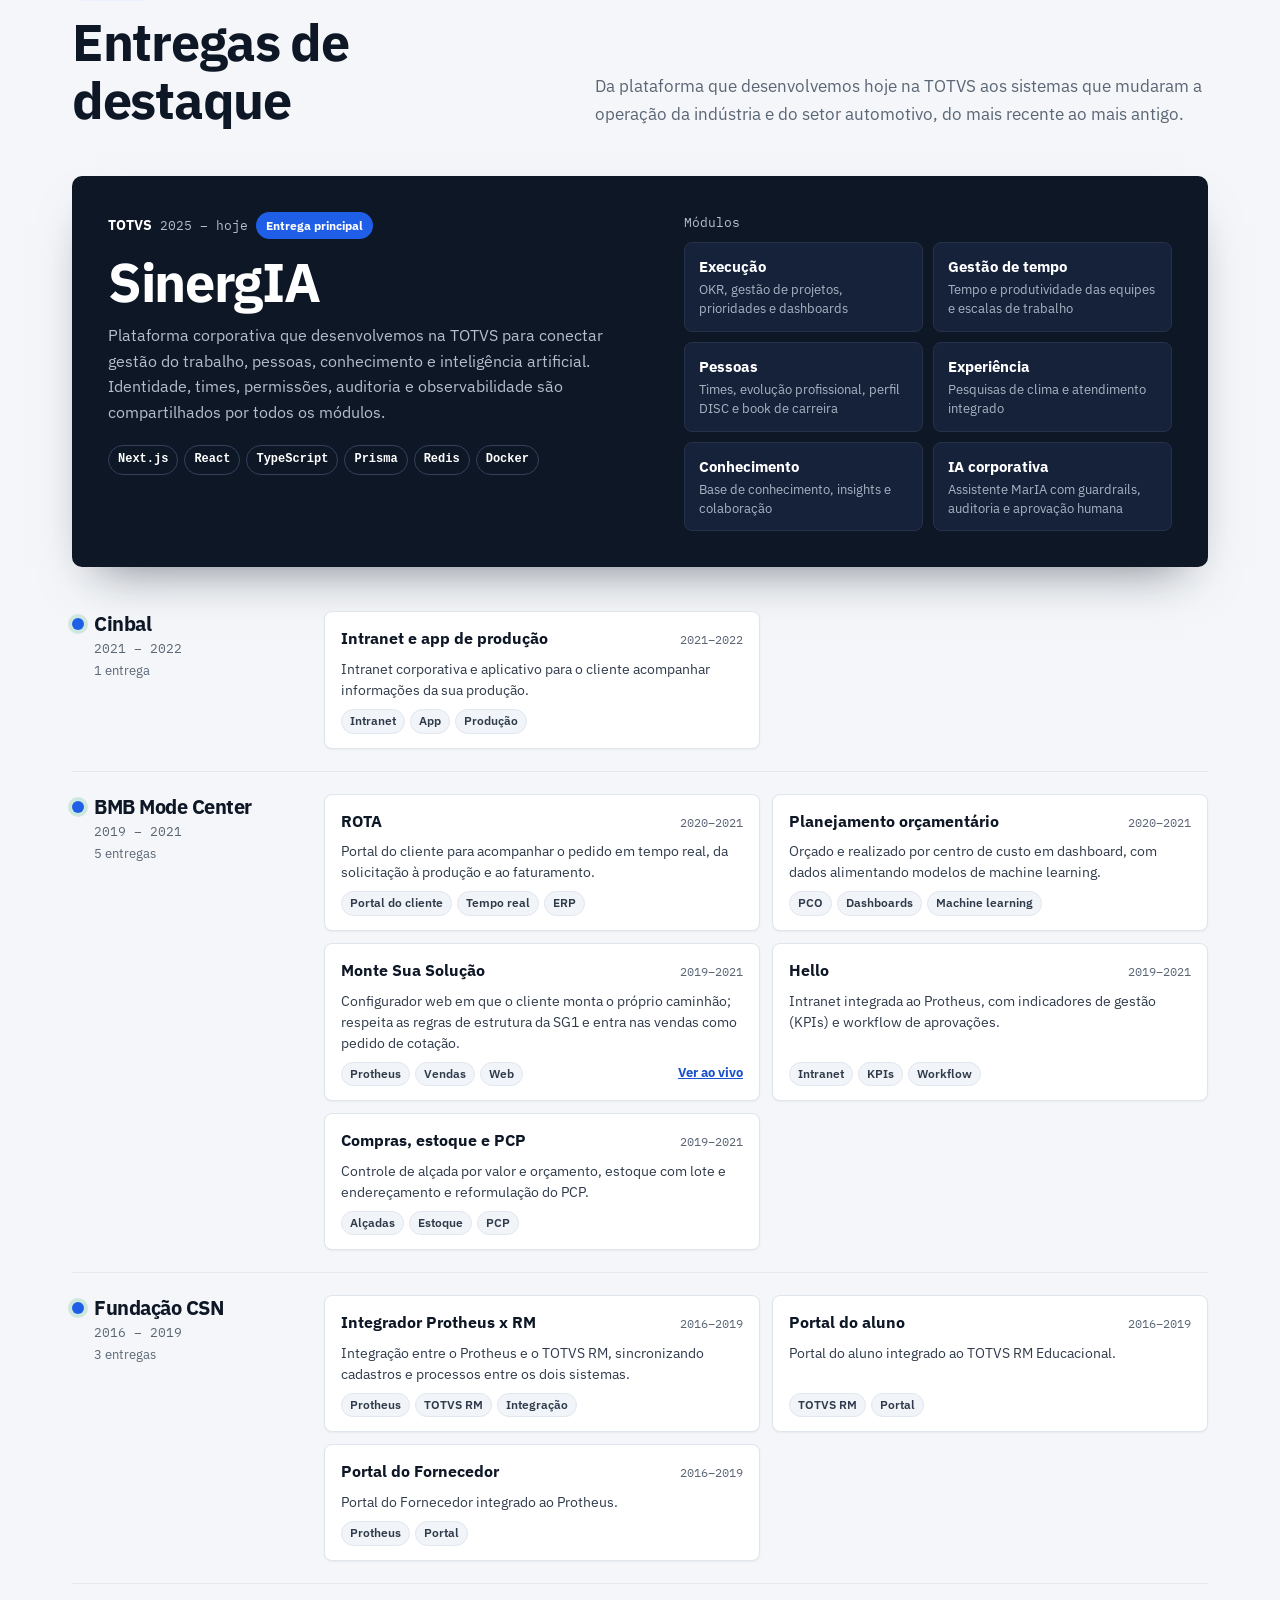
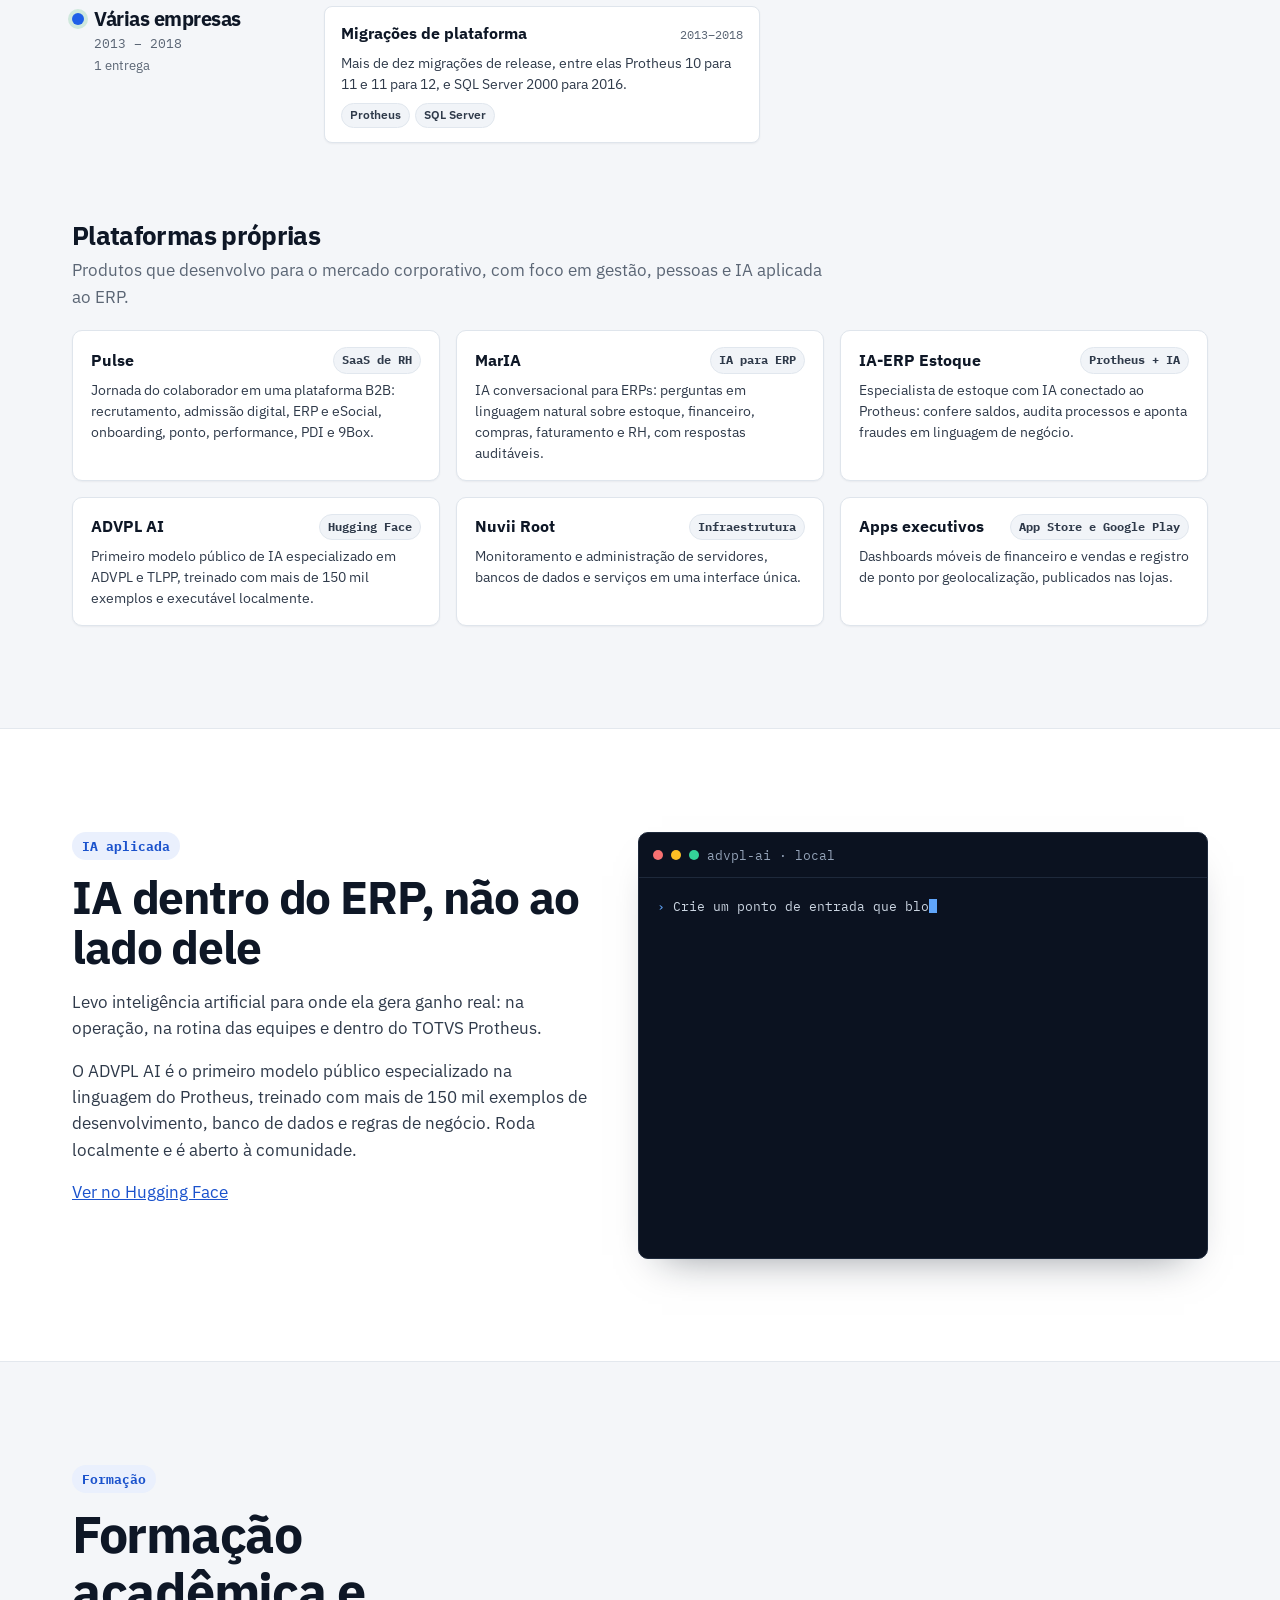
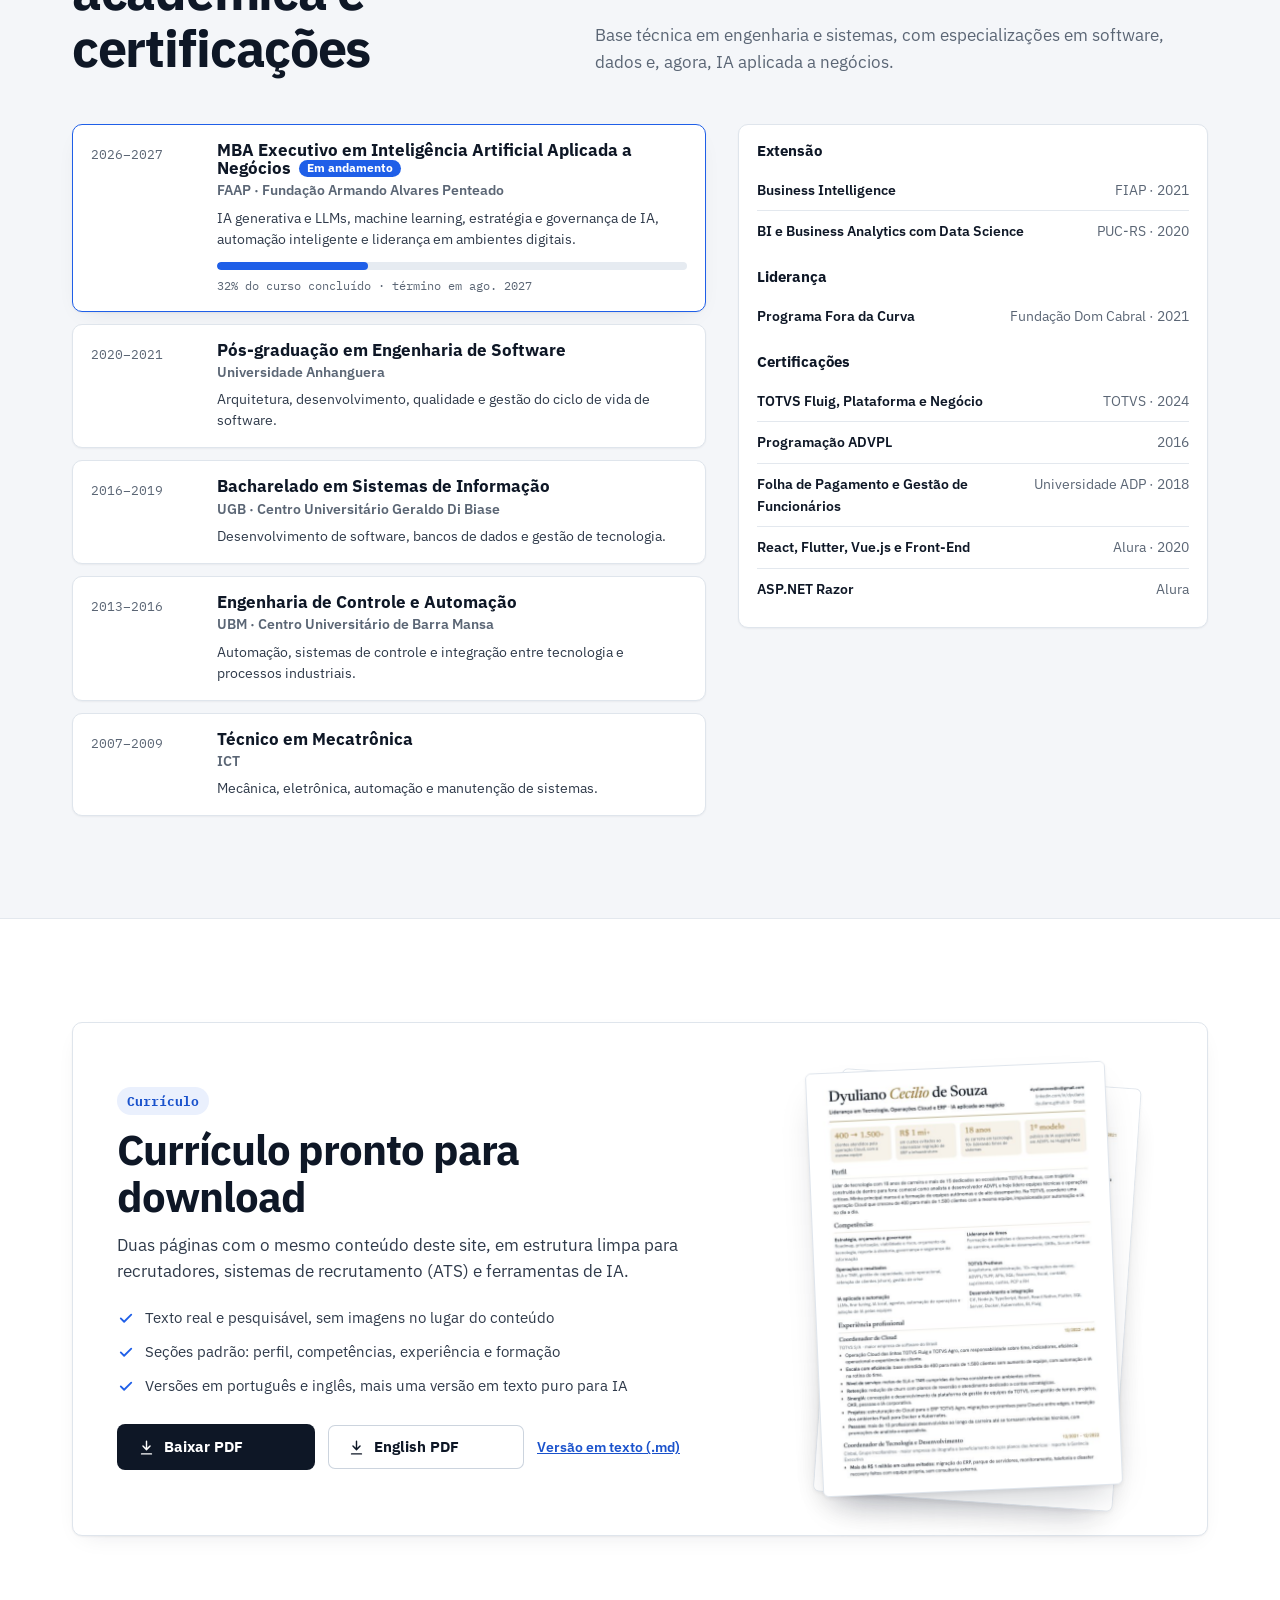
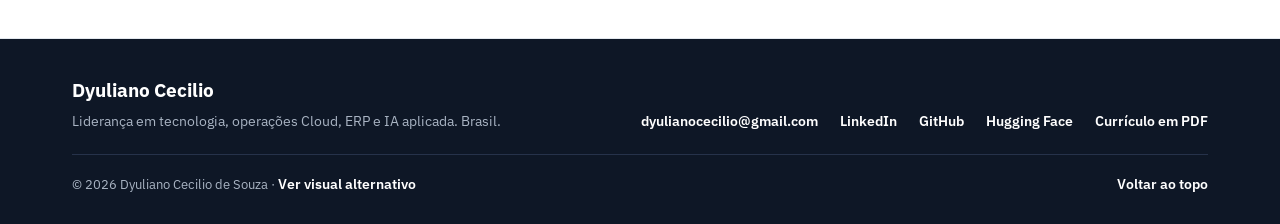
==== commit 974af385: "Entregas de destaque: SinergIA (TOTVS) em destaque, entregas por empresa do mais recente ao mais ant" ====
--- a/index.html
+++ b/index.html
@@ -161,11 +161,11 @@
     <div class="tl" id="tl">
       <div class="rail" aria-hidden="true"><i id="railFill"></i></div>
       <article class="job now"><span class="pin" aria-hidden="true"></span><div class="yr">2022<small>até hoje</small></div>
-        <div class="org">TOTVS S/A · maior empresa de software do Brasil</div><h3>Coordenador de Cloud</h3><p class="ctx">Operação Cloud das linhas TOTVS Fluig e TOTVS Agro, reportando à Gerência de Cloud, com responsabilidade sobre time, indicadores, eficiência operacional e experiência do cliente.</p><ul><li><b>De 400 para mais de 1.500 clientes</b> sem aumento de equipe, com automação e IA incorporadas à rotina do time.</li><li>Ambientes críticos com <b>metas de SLA e TMR cumpridas</b> de forma consistente, apoiadas em gestão de risco e prevenção.</li><li>Atuação direta em <b>redução de churn</b>: análise de insatisfação, planos de reversão e atendimento dedicado a contas estratégicas.</li><li>Estruturação do Cloud para o ERP TOTVS Agro, migrações on-premises para Cloud e entre edges, e transição do PaaS para <b>Docker e Kubernetes</b>.</li><li>Gestão de crise com causa raiz e prevenção de recorrência, junto a Governança e Segurança da Informação.</li></ul></article>
+        <div class="org">TOTVS S/A · maior empresa de software do Brasil</div><h3>Coordenador de Cloud</h3><p class="ctx">Operação Cloud das linhas TOTVS Fluig e TOTVS Agro, reportando à Gerência de Cloud, com responsabilidade sobre time, indicadores, eficiência operacional e experiência do cliente.</p><ul><li><b>De 400 para mais de 1.500 clientes</b> sem aumento de equipe, com automação e IA incorporadas à rotina do time.</li><li>Ambientes críticos com <b>metas de SLA e TMR cumpridas</b> de forma consistente, apoiadas em gestão de risco e prevenção.</li><li>Atuação direta em <b>redução de churn</b>: análise de insatisfação, planos de reversão e atendimento dedicado a contas estratégicas.</li><li>Estruturação do Cloud para o ERP TOTVS Agro, migrações on-premises para Cloud e entre edges, e transição do PaaS para <b>Docker e Kubernetes</b>.</li><li>Concepção e desenvolvimento do <b>SinergIA</b>: plataforma de gestão de equipes com tempo, projetos, OKR, pessoas e IA.</li><li>Gestão de crise com causa raiz e prevenção de recorrência, junto a Governança e Segurança da Informação.</li></ul></article>
       <article class="job"><span class="pin" aria-hidden="true"></span><div class="yr">2021<small>a 2022</small></div>
         <div class="org">Cinbal, Grupo Incoflandres · maior empresa de litografia e beneficiamento de aços planos das Américas</div><h3>Coordenador de Tecnologia e Desenvolvimento</h3><p class="ctx">Área de Tecnologia e Desenvolvimento, reportando à Gerência Executiva.</p><ul><li><b>Mais de R$ 1 milhão em custos evitados</b>: migração do ERP, parque de servidores, monitoramento, telefonia e disaster recovery feitos pela equipe interna, sem consultoria externa.</li><li>Gestão do <b>orçamento de tecnologia</b> e análise de risco e viabilidade para decisões de investimento.</li><li>Desenvolvimento da <b>intranet corporativa</b> e de aplicativo para clientes acompanharem informações de produção.</li><li>Evolução do Protheus: novos módulos, customizações ADVPL, integradores e sustentação do SQL Server.</li></ul></article>
       <article class="job"><span class="pin" aria-hidden="true"></span><div class="yr">2019<small>a 2021</small></div>
-        <div class="org">BMB Mode Center e BMB Tech · ecossistema MAN / Volkswagen Caminhões e Ônibus</div><h3>Gerente de Tecnologia e Inovação</h3><div class="ladder"><span>Especialista Sênior</span><span>Coordenador de TI</span><span>Head de Tecnologia e Inovação · BMB Tech</span><span class="top">Gerente de Tecnologia e Inovação</span></div><p class="ctx">De especialista a gerente em menos de 18 meses, com reporte direto à diretoria e atuação simultânea na frente de produtos digitais.</p><ul><li><b>Roadmap e orçamento</b> da área de tecnologia e inovação; gestão por OKRs, Scrum e Kanban.</li><li>Migração do ERP e reestruturação de infraestrutura <b>conduzidas pela equipe interna</b>, sem consultoria externa.</li><li><b>Monte Sua Solução</b>: configurador de caminhões integrado ao Protheus, e <b>ROTA</b>: portal para o cliente acompanhar o pedido da solicitação ao faturamento.</li><li>Plataforma web e mobile de <b>indicadores de produção, faturamento e despesas</b> integrada ao ERP, com dashboards para a diretoria.</li></ul></article>
+        <div class="org">BMB Mode Center e BMB Tech · ecossistema MAN / Volkswagen Caminhões e Ônibus</div><h3>Gerente de Tecnologia e Inovação</h3><div class="ladder"><span>Especialista Sênior</span><span>Coordenador de TI</span><span>Head de Tecnologia e Inovação · BMB Tech</span><span class="top">Gerente de Tecnologia e Inovação</span></div><p class="ctx">De especialista a gerente em menos de 18 meses, com reporte direto à diretoria e atuação simultânea na frente de produtos digitais.</p><ul><li><b>Roadmap e orçamento</b> da área de tecnologia e inovação; gestão por OKRs, Scrum e Kanban.</li><li>Migração do ERP e reestruturação de infraestrutura <b>conduzidas pela equipe interna</b>, sem consultoria externa.</li><li><b>Monte Sua Solução</b> (configurador de caminhões integrado ao Protheus), <b>ROTA</b> (portal do cliente, do pedido ao faturamento) e <b>Hello</b> (intranet com KPIs e workflow de aprovações).</li><li>Plataforma web e mobile de <b>indicadores de produção, faturamento e despesas</b> integrada ao ERP, com dashboards para a diretoria.</li></ul></article>
       <article class="job"><span class="pin" aria-hidden="true"></span><div class="yr">2016<small>a 2019</small></div>
         <div class="org">Fundação CSN</div><h3>Analista de Sistemas Sênior</h3><p class="ctx">Primeira posição de liderança: responsável pela área de sistemas e desenvolvimento, com condução técnica do time e priorização das demandas.</p><ul><li>Sustentação do Protheus em financeiro, fiscal, suprimentos, produção e RH; migração do <b>Protheus 11 para 12</b> e do <b>SQL Server 2000 para 2016</b>.</li><li>Desenvolvimento do <b>integrador Protheus x TOTVS RM</b> e do <b>portal do aluno integrado ao RM</b>.</li><li>Implantação do TOTVS RM Educacional e da folha ADP; <b>Portal do Fornecedor</b> integrado ao ERP.</li></ul></article>
       <article class="job"><span class="pin" aria-hidden="true"></span><div class="yr">2014<small>a 2016</small></div>
@@ -180,27 +180,42 @@
 
 <section class="sec" id="projetos">
   <div class="wrap">
-    <div class="sec-head reveal"><div><span class="kicker">Projetos</span><h2>Entregas de destaque</h2></div><p>Sistemas que mudaram a forma como as empresas operam, sempre integrados ao ERP e construídos com equipe interna.</p></div>
-    <div class="plist" data-stagger>
-      <div class="prow"><div class="co">BMB Mode Center<small>2019–2021</small></div><h3>Monte Sua Solução</h3><p>Configurador web em que o cliente monta o próprio caminhão. Integrado ao Protheus: respeita as regras de estrutura da SG1 e entra no módulo de vendas como pedido de cotação. <a href="https://www.modecenter.com.br/solucao" target="_blank" rel="noopener">Ver ao vivo</a></p></div>
-      <div class="prow"><div class="co">BMB Mode Center<small>2020–2021</small></div><h3>ROTA</h3><p>Portal do cliente para acompanhar o pedido em tempo real, da solicitação à produção e ao faturamento.</p></div>
-      <div class="prow"><div class="co">BMB Mode Center<small>2020–2021</small></div><h3>Planejamento orçamentário</h3><p>Orçado e realizado por centro de custo em dashboard, com dados alimentando modelos de machine learning.</p></div>
-      <div class="prow"><div class="co">BMB Mode Center<small>2019–2021</small></div><h3>Compras, estoque e PCP</h3><p>Controle de alçada por valor e orçamento, estoque com lote e endereçamento e reformulação do PCP.</p></div>
-      <div class="prow"><div class="co">Intranet corporativa</div><h3>Hello</h3><p>Intranet integrada ao Protheus, com indicadores de gestão (KPIs) e workflow de aprovações.</p></div>
-      <div class="prow"><div class="co">Cinbal<small>2021–2022</small></div><h3>Intranet e app de produção</h3><p>Intranet corporativa e aplicativo para o cliente acompanhar informações de produção.</p></div>
-      <div class="prow"><div class="co">Fundação CSN<small>2016–2019</small></div><h3>Integrador Protheus x RM</h3><p>Integração entre o Protheus e o TOTVS RM, sincronizando cadastros e processos entre os dois sistemas.</p></div>
-      <div class="prow"><div class="co">Fundação CSN<small>2016–2019</small></div><h3>Portal do aluno</h3><p>Portal do aluno integrado ao TOTVS RM Educacional.</p></div>
-      <div class="prow"><div class="co">Fundação CSN<small>2016–2019</small></div><h3>Portal do Fornecedor</h3><p>Portal do Fornecedor integrado ao Protheus.</p></div>
-      <div class="prow"><div class="co">Várias empresas<small>2013–2018</small></div><h3>Migrações de plataforma</h3><p>Mais de dez migrações de release, entre elas Protheus 10 para 11 e 11 para 12, e SQL Server 2000 para 2016.</p></div>
+    <div class="sec-head reveal"><div><span class="kicker">Projetos</span><h2>Entregas de destaque</h2></div><p>Da plataforma que desenvolvemos hoje na TOTVS aos sistemas que mudaram a operação da indústria e do setor automotivo, do mais recente ao mais antigo.</p></div>
+    <article class="flag reveal">
+      <div class="flag-main">
+        <div class="flag-meta"><span class="flag-co">TOTVS</span><span class="flag-when">2025 – hoje</span><span class="flag-badge">Entrega principal</span></div>
+        <h3>SinergIA</h3>
+        <p>Plataforma corporativa que desenvolvemos na TOTVS para conectar gestão do trabalho, pessoas, conhecimento e inteligência artificial. Identidade, times, permissões, auditoria e observabilidade são compartilhados por todos os módulos.</p>
+        <ul class="flag-stack" aria-label="Stack"><li>Next.js</li><li>React</li><li>TypeScript</li><li>Prisma</li><li>Redis</li><li>Docker</li></ul>
+      </div>
+      <div class="flag-mods"><span class="flag-mods-h">Módulos</span><ul data-stagger><li><b>Execução</b><span>OKR, gestão de projetos, prioridades e dashboards</span></li><li><b>Gestão de tempo</b><span>Tempo e produtividade das equipes e escalas de trabalho</span></li><li><b>Pessoas</b><span>Times, evolução profissional, perfil DISC e book de carreira</span></li><li><b>Experiência</b><span>Pesquisas de clima e atendimento integrado</span></li><li><b>Conhecimento</b><span>Base de conhecimento, insights e colaboração</span></li><li><b>IA corporativa</b><span>Assistente MarIA com guardrails, auditoria e aprovação humana</span></li></ul></div>
+    </article>
+    <div class="pgroups">
+    <div class="pgroup">
+      <div class="pg-head reveal"><span class="pg-dot" aria-hidden="true"></span><h3>Cinbal</h3><span class="pg-when">2021 – 2022</span><span class="pg-n">1 entrega</span></div>
+      <div class="pcards" data-stagger><article class="pcard"><div class="pc-top"><h4>Intranet e app de produção</h4><span class="pc-when">2021–2022</span></div><p>Intranet corporativa e aplicativo para o cliente acompanhar informações da sua produção.</p><div class="pc-foot"><ul class="pc-tags"><li>Intranet</li><li>App</li><li>Produção</li></ul></div></article></div>
+    </div>
+    <div class="pgroup">
+      <div class="pg-head reveal"><span class="pg-dot" aria-hidden="true"></span><h3>BMB Mode Center</h3><span class="pg-when">2019 – 2021</span><span class="pg-n">5 entregas</span></div>
+      <div class="pcards" data-stagger><article class="pcard"><div class="pc-top"><h4>ROTA</h4><span class="pc-when">2020–2021</span></div><p>Portal do cliente para acompanhar o pedido em tempo real, da solicitação à produção e ao faturamento.</p><div class="pc-foot"><ul class="pc-tags"><li>Portal do cliente</li><li>Tempo real</li><li>ERP</li></ul></div></article><article class="pcard"><div class="pc-top"><h4>Planejamento orçamentário</h4><span class="pc-when">2020–2021</span></div><p>Orçado e realizado por centro de custo em dashboard, com dados alimentando modelos de machine learning.</p><div class="pc-foot"><ul class="pc-tags"><li>PCO</li><li>Dashboards</li><li>Machine learning</li></ul></div></article><article class="pcard"><div class="pc-top"><h4>Monte Sua Solução</h4><span class="pc-when">2019–2021</span></div><p>Configurador web em que o cliente monta o próprio caminhão; respeita as regras de estrutura da SG1 e entra nas vendas como pedido de cotação.</p><div class="pc-foot"><ul class="pc-tags"><li>Protheus</li><li>Vendas</li><li>Web</li></ul><a class="pc-link" href="https://www.modecenter.com.br/solucao" target="_blank" rel="noopener">Ver ao vivo</a></div></article><article class="pcard"><div class="pc-top"><h4>Hello</h4><span class="pc-when">2019–2021</span></div><p>Intranet integrada ao Protheus, com indicadores de gestão (KPIs) e workflow de aprovações.</p><div class="pc-foot"><ul class="pc-tags"><li>Intranet</li><li>KPIs</li><li>Workflow</li></ul></div></article><article class="pcard"><div class="pc-top"><h4>Compras, estoque e PCP</h4><span class="pc-when">2019–2021</span></div><p>Controle de alçada por valor e orçamento, estoque com lote e endereçamento e reformulação do PCP.</p><div class="pc-foot"><ul class="pc-tags"><li>Alçadas</li><li>Estoque</li><li>PCP</li></ul></div></article></div>
+    </div>
+    <div class="pgroup">
+      <div class="pg-head reveal"><span class="pg-dot" aria-hidden="true"></span><h3>Fundação CSN</h3><span class="pg-when">2016 – 2019</span><span class="pg-n">3 entregas</span></div>
+      <div class="pcards" data-stagger><article class="pcard"><div class="pc-top"><h4>Integrador Protheus x RM</h4><span class="pc-when">2016–2019</span></div><p>Integração entre o Protheus e o TOTVS RM, sincronizando cadastros e processos entre os dois sistemas.</p><div class="pc-foot"><ul class="pc-tags"><li>Protheus</li><li>TOTVS RM</li><li>Integração</li></ul></div></article><article class="pcard"><div class="pc-top"><h4>Portal do aluno</h4><span class="pc-when">2016–2019</span></div><p>Portal do aluno integrado ao TOTVS RM Educacional.</p><div class="pc-foot"><ul class="pc-tags"><li>TOTVS RM</li><li>Portal</li></ul></div></article><article class="pcard"><div class="pc-top"><h4>Portal do Fornecedor</h4><span class="pc-when">2016–2019</span></div><p>Portal do Fornecedor integrado ao Protheus.</p><div class="pc-foot"><ul class="pc-tags"><li>Protheus</li><li>Portal</li></ul></div></article></div>
+    </div>
+    <div class="pgroup">
+      <div class="pg-head reveal"><span class="pg-dot" aria-hidden="true"></span><h3>Várias empresas</h3><span class="pg-when">2013 – 2018</span><span class="pg-n">1 entrega</span></div>
+      <div class="pcards" data-stagger><article class="pcard"><div class="pc-top"><h4>Migrações de plataforma</h4><span class="pc-when">2013–2018</span></div><p>Mais de dez migrações de release, entre elas Protheus 10 para 11 e 11 para 12, e SQL Server 2000 para 2016.</p><div class="pc-foot"><ul class="pc-tags"><li>Protheus</li><li>SQL Server</li></ul></div></article></div>
+    </div>
     </div>
     <h3 class="sub-h reveal">Plataformas próprias</h3>
     <p class="sub-p reveal">Produtos que desenvolvo para o mercado corporativo, com foco em gestão, pessoas e IA aplicada ao ERP.</p>
     <div class="products" data-stagger>
-      <article class="prod"><div class="pt"><h3>SinergIA</h3><span class="badge">Gestão do trabalho</span></div><p>Plataforma corporativa modular que conecta gestão do trabalho, pessoas, conhecimento e IA, com módulo de tempo e produtividade.</p></article>
       <article class="prod"><div class="pt"><h3>Pulse</h3><span class="badge">SaaS de RH</span></div><p>Jornada do colaborador em uma plataforma B2B: recrutamento, admissão digital, ERP e eSocial, onboarding, ponto, performance, PDI e 9Box.</p></article>
       <article class="prod"><div class="pt"><h3>MarIA</h3><span class="badge">IA para ERP</span></div><p>IA conversacional para ERPs: perguntas em linguagem natural sobre estoque, financeiro, compras, faturamento e RH, com respostas auditáveis.</p></article>
       <article class="prod"><div class="pt"><h3>IA-ERP Estoque</h3><span class="badge">Protheus + IA</span></div><p>Especialista de estoque com IA conectado ao Protheus: confere saldos, audita processos e aponta fraudes em linguagem de negócio.</p></article>
       <article class="prod"><div class="pt"><h3>ADVPL AI</h3><span class="badge">Hugging Face</span></div><p>Primeiro modelo público de IA especializado em ADVPL e TLPP, treinado com mais de 150 mil exemplos e executável localmente.</p></article>
+      <article class="prod"><div class="pt"><h3>Nuvii Root</h3><span class="badge">Infraestrutura</span></div><p>Monitoramento e administração de servidores, bancos de dados e serviços em uma interface única.</p></article>
       <article class="prod"><div class="pt"><h3>Apps executivos</h3><span class="badge">App Store e Google Play</span></div><p>Dashboards móveis de financeiro e vendas e registro de ponto por geolocalização, publicados nas lojas.</p></article>
     </div>
   </div>
--- a/assets/theme-exec.css
+++ b/assets/theme-exec.css
@@ -117,3 +117,4 @@
   --intro-fill:#1F5FE8;
 }
 :root{--hl:rgba(31,95,232,.16);--lift:translateY(-3px);--shadow-lift:0 2px 4px rgba(14,23,38,.06),0 18px 36px -16px rgba(14,23,38,.28);--row-hover:#F6F8FB}
+:root{--flag-bg:#0E1726;--flag-ink:#FFFFFF;--flag-muted:#B4BFCD;--flag-border:0;--flag-shadow:0 24px 48px -24px rgba(14,23,38,.55);--flag-badge-bg:#1F5FE8;--flag-badge-ink:#FFFFFF;--flag-badge-border:0;--flag-chip-border:1px solid #33415C;--flag-tile:#16223A;--flag-tile-ink:#FFFFFF;--flag-tile-muted:#A9B4C3;--flag-tile-border:1px solid #26324A}
--- a/assets/site.css
+++ b/assets/site.css
@@ -292,3 +292,55 @@
   .job,.prow,.deg,.pillar,.prod{break-inside:avoid;box-shadow:none!important}
   .tl .rail i{transform:none!important}
 }
+
+/* ---------- entregas: destaque + grupos por empresa ---------- */
+.flag{display:grid;grid-template-columns:minmax(0,1.1fr) minmax(0,1fr);gap:clamp(20px,3vw,40px);background:var(--flag-bg);color:var(--flag-ink);border:var(--flag-border);border-radius:var(--radius);box-shadow:var(--flag-shadow);padding:clamp(22px,3vw,36px);margin-bottom:clamp(28px,4vw,44px)}
+.flag-meta{display:flex;flex-wrap:wrap;align-items:center;gap:8px;margin-bottom:16px}
+.flag-co{font-weight:700;font-size:14px}
+.flag-when{font-family:var(--font-mono);font-size:12.5px;color:var(--flag-muted)}
+.flag-badge{font-size:12px;font-weight:700;padding:4px 10px;border-radius:var(--radius-pill);background:var(--flag-badge-bg);color:var(--flag-badge-ink);border:var(--flag-badge-border)}
+.flag h3{font-size:clamp(34px,4.4vw,54px);line-height:1;margin-bottom:14px;color:var(--flag-ink)}
+.flag p{color:var(--flag-muted);font-size:16px;line-height:1.6;max-width:34em}
+.flag-stack{display:flex;flex-wrap:wrap;gap:6px;list-style:none;margin:20px 0 0;padding:0}
+.flag-stack li{font-family:var(--font-mono);font-size:12px;font-weight:600;padding:4px 9px;border-radius:var(--radius-pill);border:var(--flag-chip-border);color:var(--flag-ink)}
+.flag-mods-h{display:block;font-family:var(--font-mono);font-size:12.5px;color:var(--flag-muted);margin-bottom:10px}
+.flag-mods ul{list-style:none;margin:0;padding:0;display:grid;grid-template-columns:repeat(2,minmax(0,1fr));gap:10px}
+.flag-mods li{background:var(--flag-tile);color:var(--flag-tile-ink);border:var(--flag-tile-border);border-radius:var(--radius-sm);padding:12px 14px}
+.flag-mods li b{display:block;font-size:14.5px;margin-bottom:3px}
+.flag-mods li span{display:block;font-size:13px;line-height:1.45;color:var(--flag-tile-muted)}
+
+.pgroups{display:grid}
+.pgroup{display:grid;grid-template-columns:220px minmax(0,1fr);gap:clamp(16px,3vw,32px);padding:22px 0;border-top:var(--hair)}
+.pgroup:first-child{border-top:0;padding-top:0}
+.pg-head{position:sticky;top:92px;align-self:start;display:grid;grid-template-columns:auto 1fr;column-gap:10px;row-gap:2px;align-items:center}
+.pg-dot{width:12px;height:12px;border-radius:50%;background:var(--accent);box-shadow:0 0 0 4px var(--live-halo);grid-row:span 3;align-self:start;margin-top:7px}
+.pg-head h3{font-size:20px;font-family:var(--font-display);line-height:1.25}
+.pg-when{font-family:var(--font-mono);font-size:12.5px;color:var(--muted)}
+.pg-n{font-size:12.5px;color:var(--muted)}
+.pcards{display:grid;grid-template-columns:repeat(2,minmax(0,1fr));gap:12px}
+.pcard{display:flex;flex-direction:column;gap:8px;background:var(--surface);border:var(--card-border);border-radius:var(--radius-sm);box-shadow:var(--shadow-sm);padding:14px 16px}
+.pc-top{display:flex;justify-content:space-between;align-items:baseline;gap:10px}
+.pc-top h4{margin:0;font-size:15.5px;font-weight:700}
+.pc-when{font-family:var(--font-mono);font-size:11.5px;color:var(--muted);white-space:nowrap}
+.pcard p{font-size:14px;color:var(--ink-2);line-height:1.5;flex:1}
+.pc-foot{display:flex;flex-wrap:wrap;align-items:center;justify-content:space-between;gap:8px}
+.pc-tags{display:flex;flex-wrap:wrap;gap:5px;list-style:none;margin:0;padding:0}
+.pc-tags li{font-size:11.5px;font-weight:600;padding:2px 8px;border-radius:var(--radius-pill);background:var(--tag-bg);color:var(--tag-ink);border:var(--tag-border)}
+.pc-link{font-size:13px;font-weight:700;white-space:nowrap}
+@media (hover:hover) and (pointer:fine){
+  .pcard{transition:transform .25s cubic-bezier(.23,1,.32,1),box-shadow .25s cubic-bezier(.23,1,.32,1)}
+  .pcard:hover{transform:var(--lift);box-shadow:var(--shadow)}
+}
+@media (max-width:900px){
+  .flag{grid-template-columns:1fr}
+  .pgroup{grid-template-columns:1fr;gap:12px}
+  .pg-head{position:static;grid-template-columns:auto auto 1fr;column-gap:10px}
+  .pg-dot{grid-row:auto;margin-top:0;align-self:center}
+  .pg-n{justify-self:end}
+}
+@media (max-width:640px){
+  .pcards,.flag-mods ul{grid-template-columns:1fr}
+  .pg-head{grid-template-columns:auto 1fr}
+  .pg-when,.pg-n{grid-column:2}
+  .pg-n{justify-self:start}
+}
